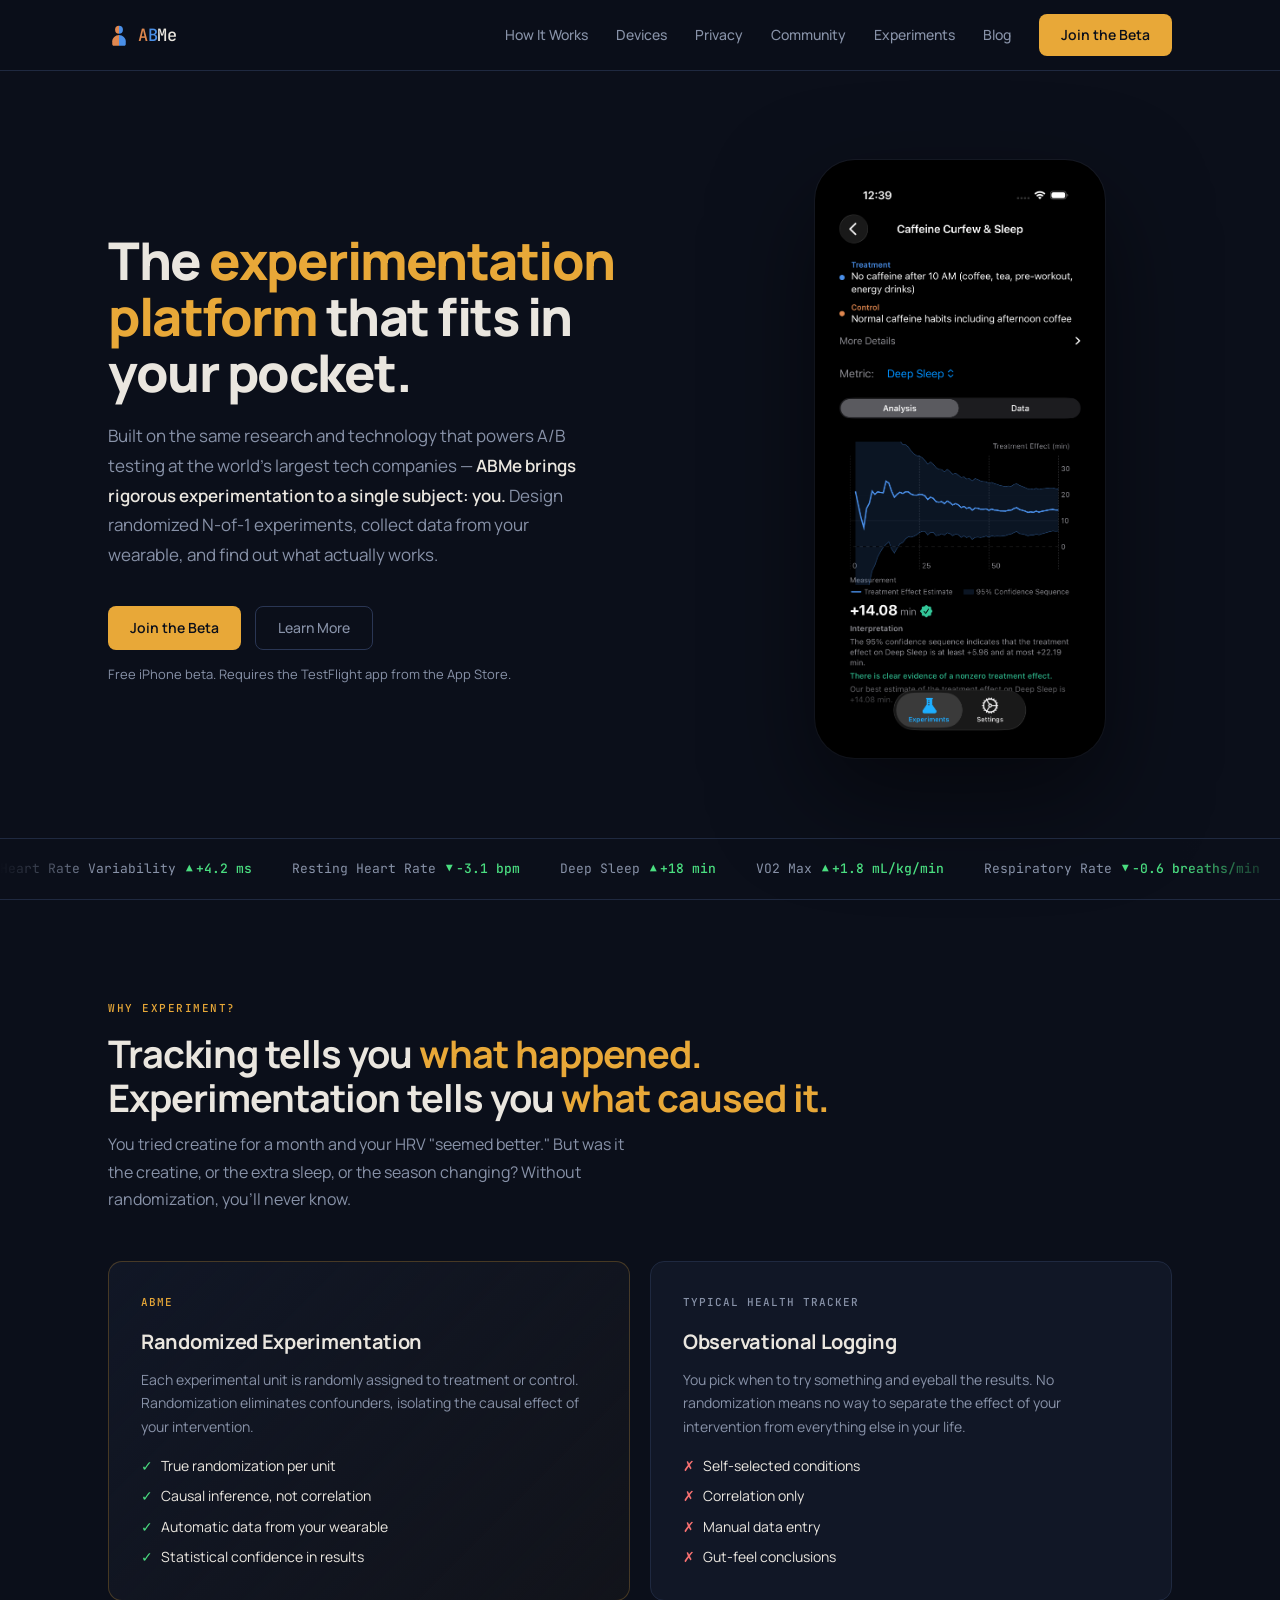
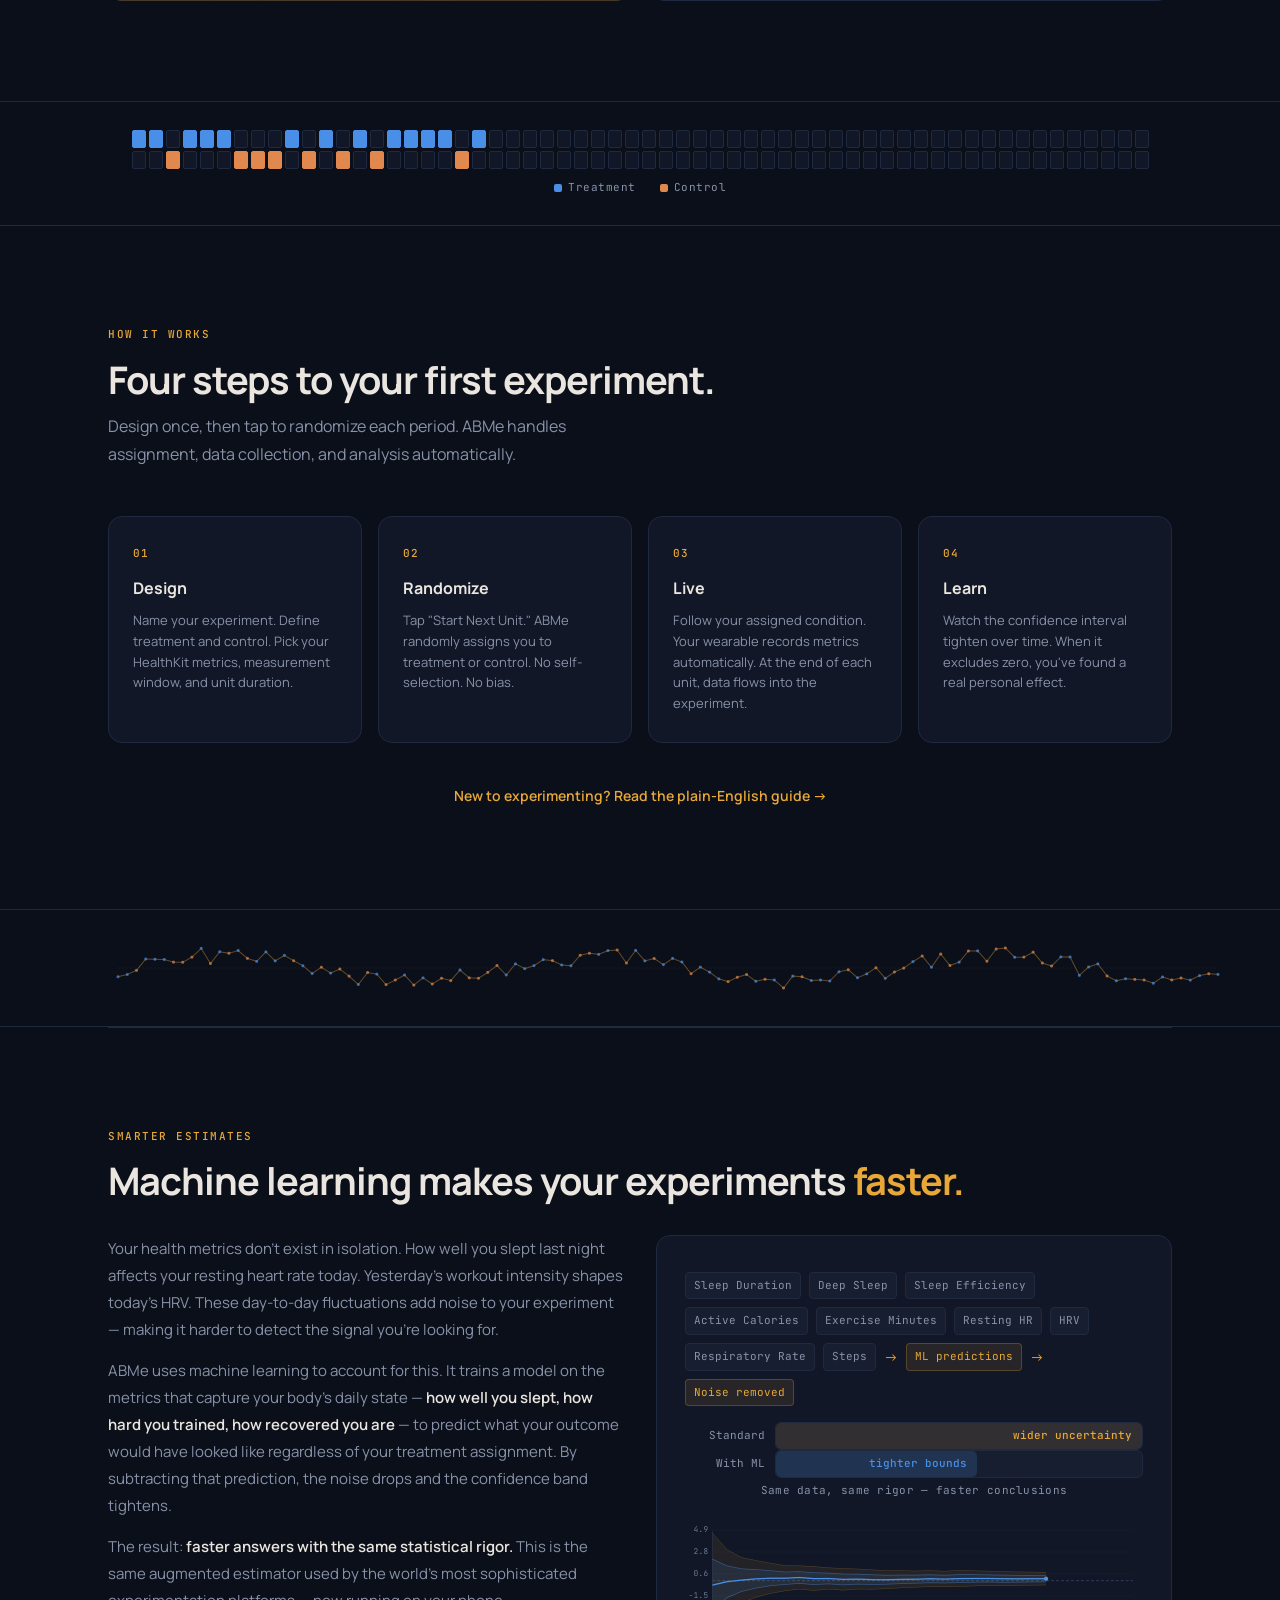
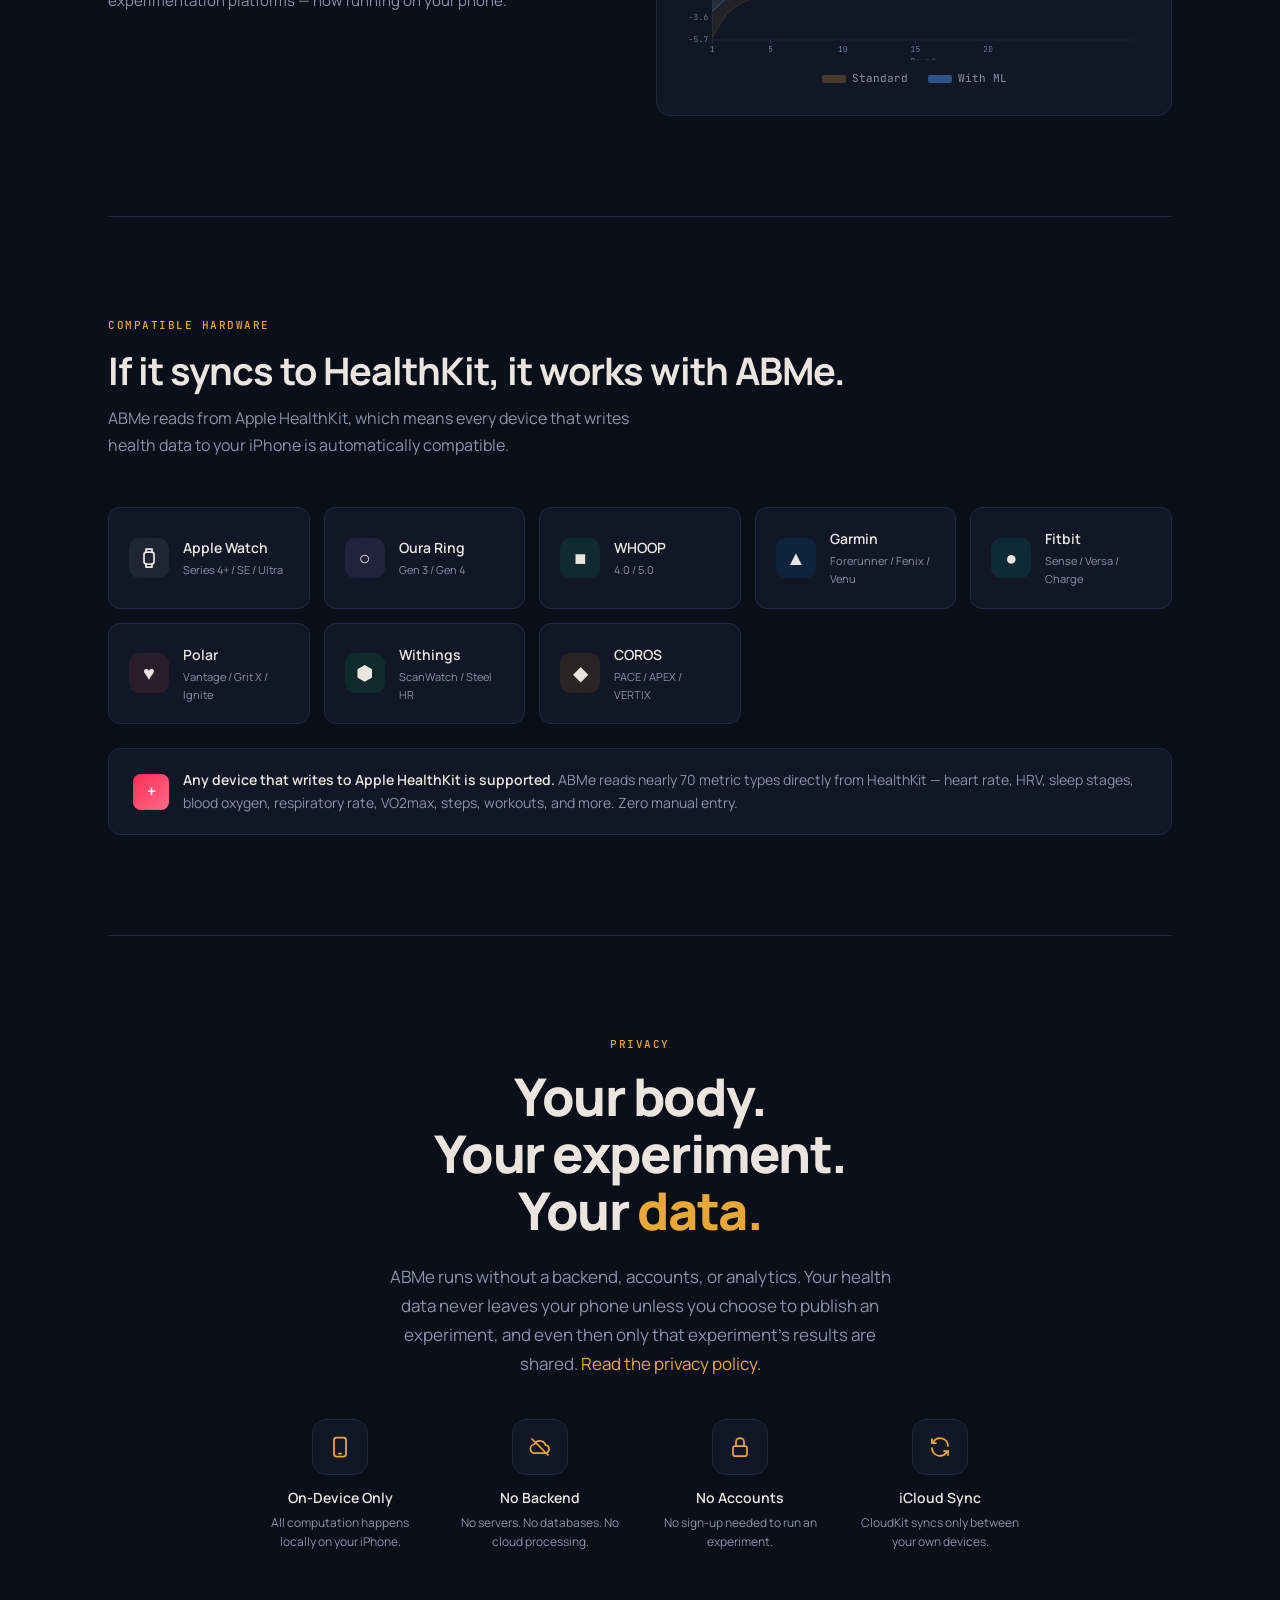
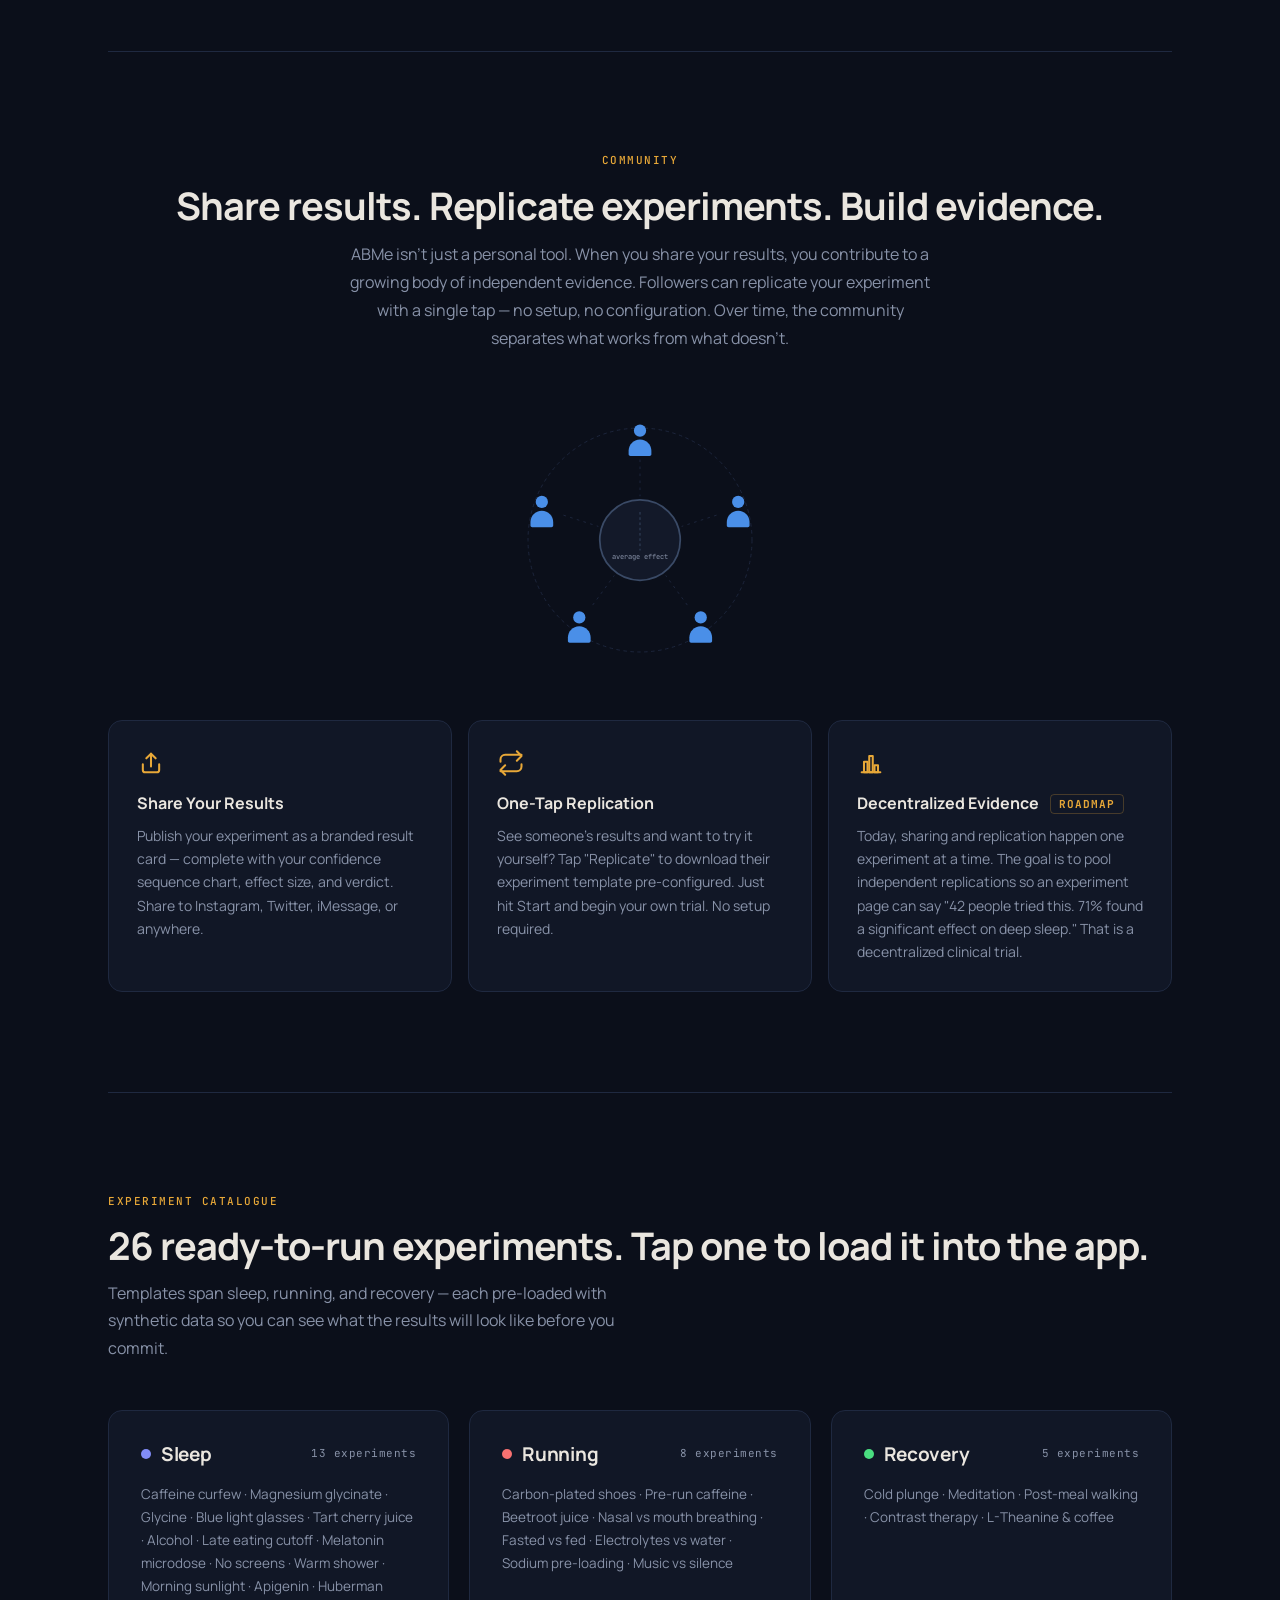
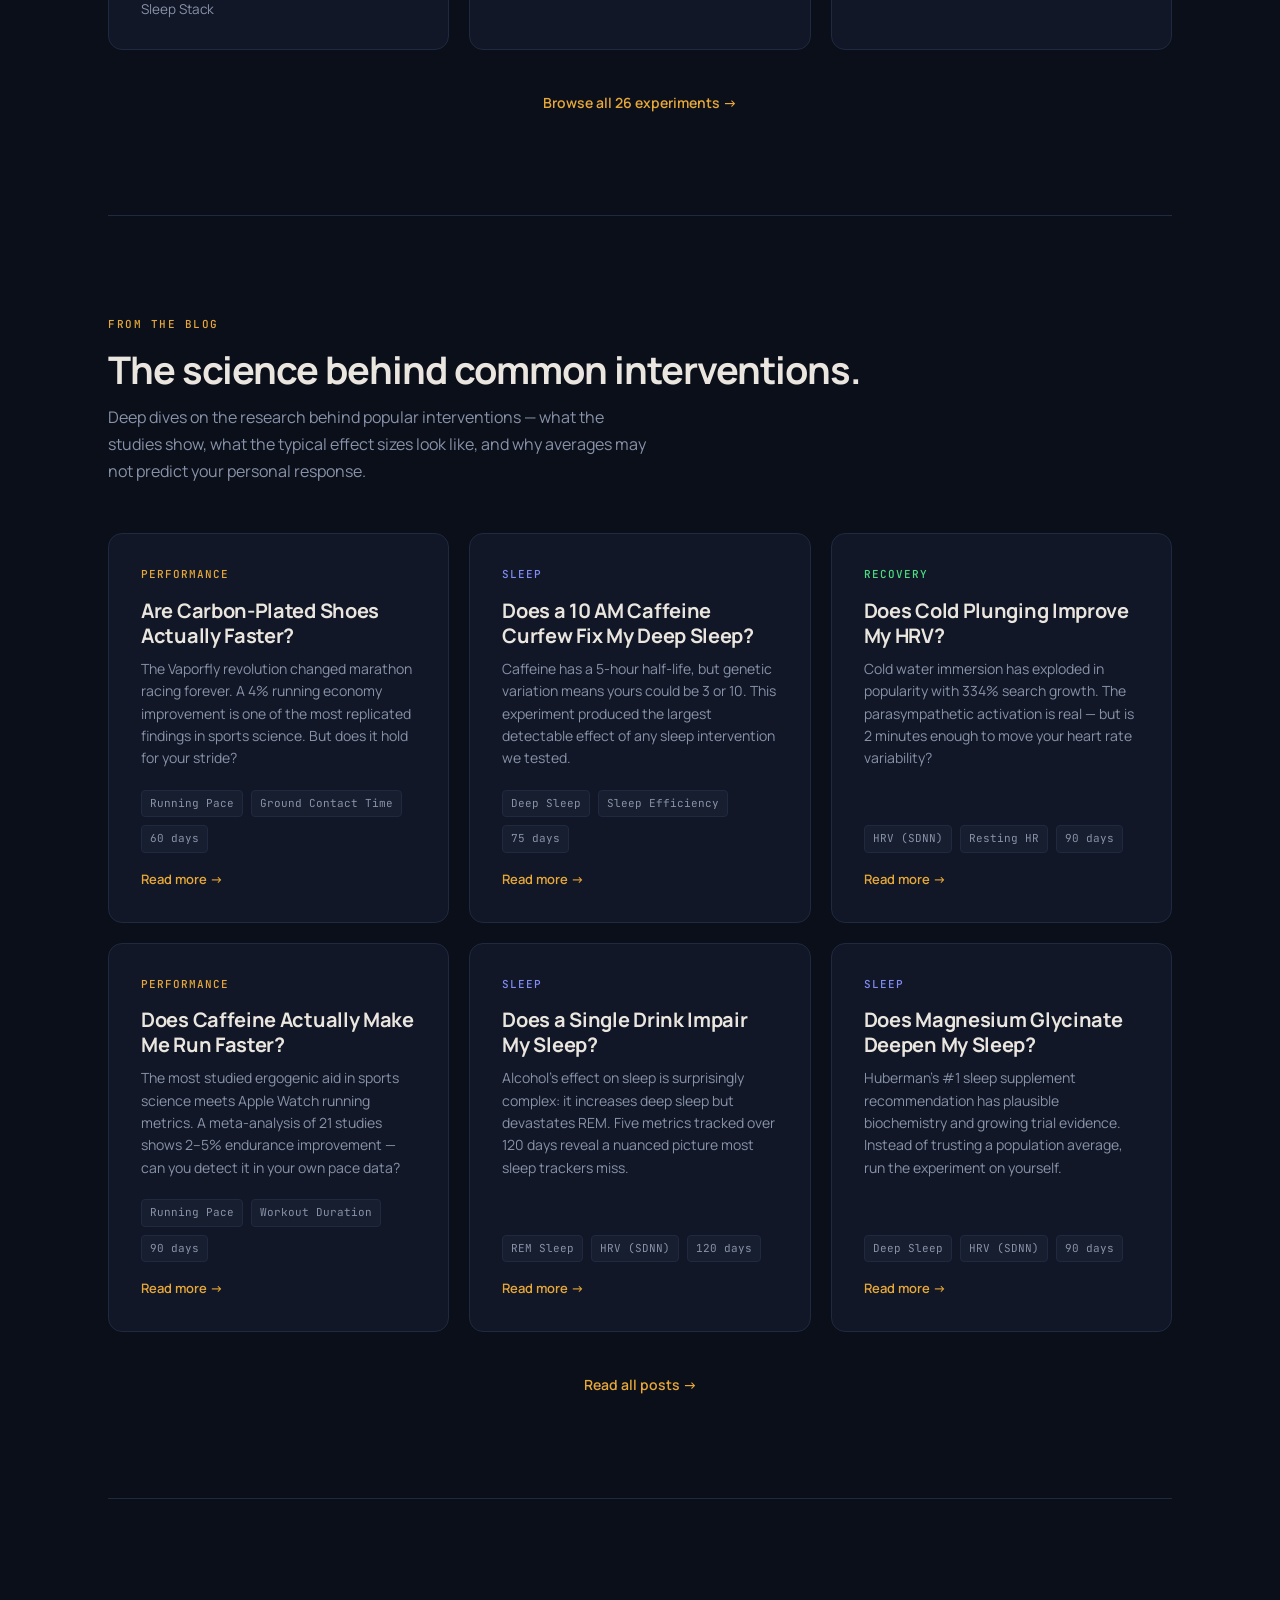
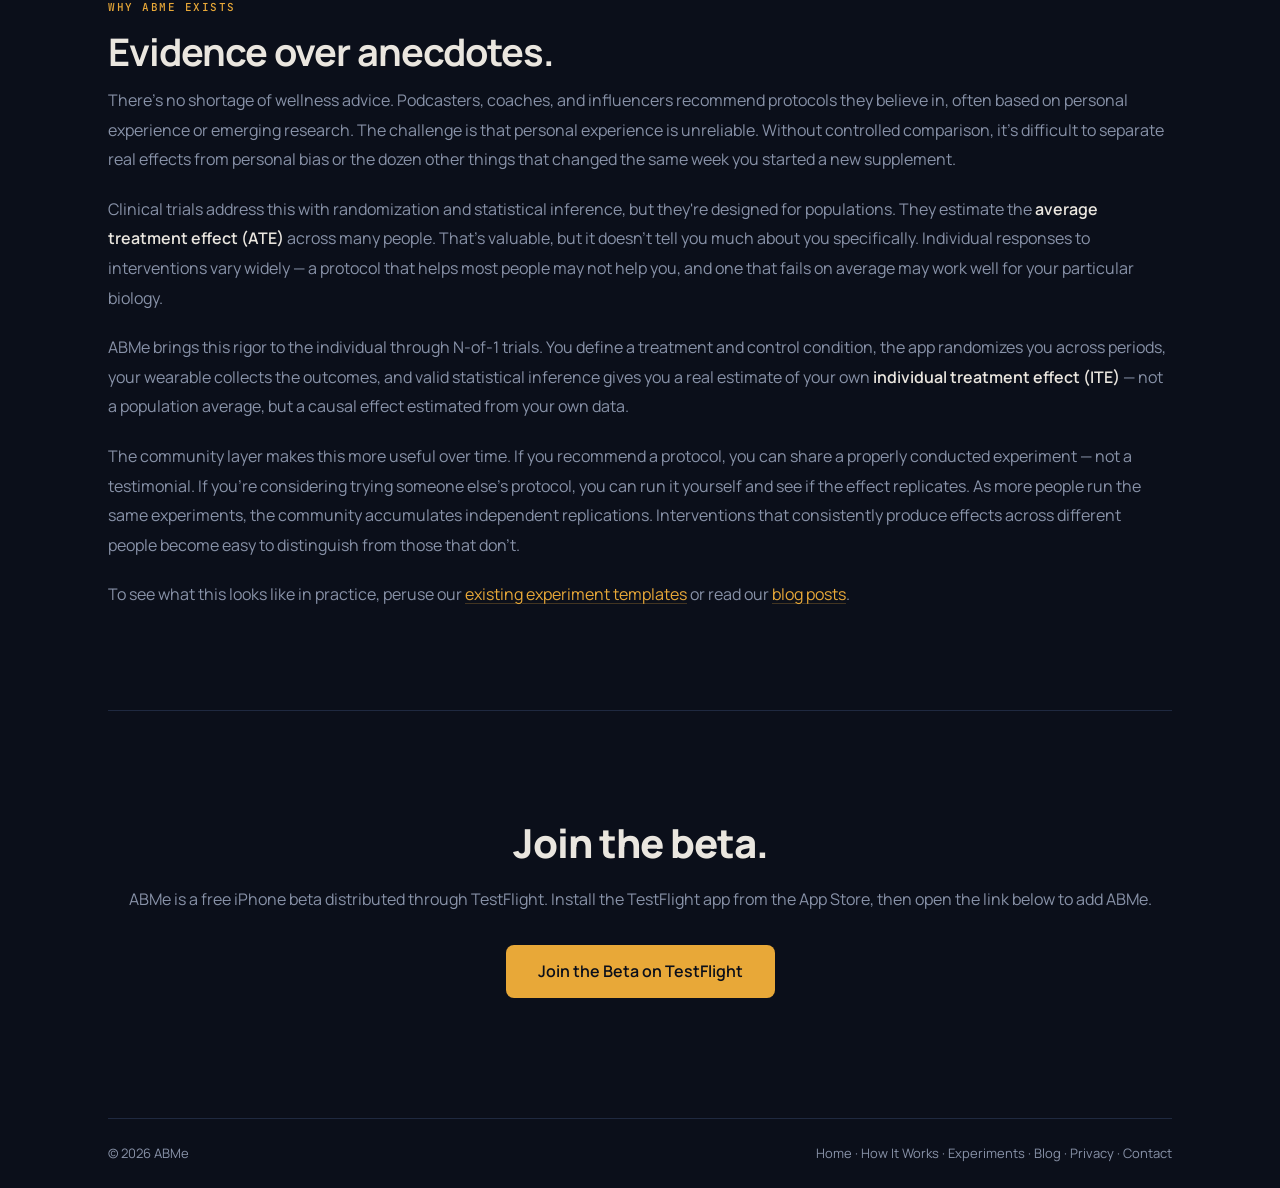
==== index.html @ 765b4abf "Replace the Google Form with the public TestFlight link Every "Request Early Access" button now open" ====
<!DOCTYPE html>
<html lang="en">
<head>
<meta charset="UTF-8">
<meta name="viewport" content="width=device-width, initial-scale=1.0">
<title>ABMe — The Experimentation Platform That Fits in Your Pocket</title>
<meta name="description" content="ABMe turns your iPhone and wearable into a personal experimentation platform. Randomize what you do, let HealthKit measure the result, and get anytime-valid answers about what actually works for you.">
<link rel="canonical" href="https://getabme.com/">
<meta property="og:type" content="website">
<meta property="og:site_name" content="ABMe">
<meta property="og:title" content="ABMe — The Experimentation Platform That Fits in Your Pocket">
<meta property="og:description" content="ABMe turns your iPhone and wearable into a personal experimentation platform. Randomize what you do, let HealthKit measure the result, and get anytime-valid answers about what actually works for you.">
<meta property="og:url" content="https://getabme.com/">
<meta property="og:image" content="https://getabme.com/og-image.png">
<meta property="og:image:width" content="1200">
<meta property="og:image:height" content="630">
<meta name="twitter:card" content="summary_large_image">
<meta name="twitter:title" content="ABMe — The Experimentation Platform That Fits in Your Pocket">
<meta name="twitter:description" content="ABMe turns your iPhone and wearable into a personal experimentation platform. Randomize what you do, let HealthKit measure the result, and get anytime-valid answers about what actually works for you.">
<meta name="twitter:image" content="https://getabme.com/og-image.png">
<link rel="icon" type="image/svg+xml" href="logo.svg">
<link rel="preconnect" href="https://fonts.googleapis.com">
<link rel="preconnect" href="https://fonts.gstatic.com" crossorigin>
<link href="https://fonts.googleapis.com/css2?family=Manrope:wght@300;400;500;600;700;800&family=JetBrains+Mono:wght@400;500&display=swap" rel="stylesheet">
<link rel="stylesheet" href="assets/site.css">
<style>
  /* ───── Hero ───── */
  .hero {
    padding: 160px 0 80px;
    display: grid;
    grid-template-columns: 1.15fr 0.85fr;
    gap: 64px;
    align-items: center;
  }

  .hero h1 {
    font-size: clamp(34px, 4.5vw, 52px);
    font-weight: 800;
    letter-spacing: -1.5px;
    line-height: 1.08;
    margin-bottom: 20px;
  }

  .hero h1 em {
    font-style: normal;
    color: var(--accent);
  }

  .hero-sub {
    font-size: 17px;
    color: var(--text-muted);
    max-width: 480px;
    margin-bottom: 36px;
    line-height: 1.75;
    font-weight: 400;
  }

  .hero-sub strong { color: var(--text); font-weight: 600; }

  .hero-actions { display: flex; gap: 14px; flex-wrap: wrap; }

  .hero-note { font-size: 13px; color: var(--text-muted); margin-top: 14px; }

  /* ── iPhone Mockup ── */
  .iphone {
    width: 290px;
    margin: 0 auto;
    background: #000;
    border-radius: 40px;
    padding: 14px;
    box-shadow: 0 40px 100px rgba(0,0,0,0.5), 0 0 0 1px rgba(255,255,255,0.05);
    position: relative;
  }

  .iphone-notch {
    position: absolute;
    top: 14px;
    left: 50%;
    transform: translateX(-50%);
    width: 120px;
    height: 28px;
    background: #000;
    border-radius: 0 0 18px 18px;
    z-index: 2;
  }

  .iphone-screen {
    background: #1c1c1e;
    border-radius: 28px;
    overflow: hidden;
    min-height: 520px;
  }

  .app-status-bar {
    padding: 14px 20px 6px;
    display: flex;
    justify-content: space-between;
    font-size: 11px;
    font-weight: 600;
    color: #fff;
  }

  .app-nav {
    padding: 8px 16px;
    display: flex;
    align-items: center;
    gap: 6px;
    color: #007aff;
    font-size: 13px;
  }

  .app-nav svg { width: 12px; height: 12px; }

  .app-title-bar {
    padding: 4px 16px 12px;
  }

  .app-title-bar h3 {
    font-family: -apple-system, sans-serif;
    font-size: 20px;
    font-weight: 700;
    color: #fff;
    margin-bottom: 2px;
  }

  .app-title-bar .app-subtitle {
    font-size: 11px;
    color: #8e8e93;
  }

  .app-status-badge {
    margin: 0 16px 10px;
    display: inline-flex;
    align-items: center;
    gap: 5px;
    background: rgba(52, 199, 89, 0.15);
    color: #34c759;
    padding: 4px 10px;
    border-radius: 6px;
    font-size: 11px;
    font-weight: 600;
  }

  .app-metric-pills {
    padding: 0 16px 10px;
    display: flex;
    gap: 6px;
    overflow: hidden;
  }

  .app-pill {
    font-size: 10px;
    padding: 5px 10px;
    border-radius: 14px;
    white-space: nowrap;
    font-weight: 500;
  }

  .app-pill.active { background: rgba(0, 122, 255, 0.15); color: #007aff; }
  .app-pill.inactive { background: #2c2c2e; color: #8e8e93; }

  .app-chart-area {
    margin: 0 16px;
    background: #2c2c2e;
    border-radius: 12px;
    padding: 12px;
    height: 160px;
    position: relative;
    overflow: hidden;
  }

  .app-chart-area svg { width: 100%; height: 100%; }

  .app-chart-label {
    position: absolute;
    top: 8px;
    left: 12px;
    font-size: 9px;
    color: #8e8e93;
    font-weight: 500;
  }

  .app-summary {
    padding: 12px 16px;
  }

  .app-summary-row {
    display: flex;
    align-items: center;
    gap: 6px;
    margin-bottom: 4px;
  }

  .app-summary-icon {
    width: 14px;
    height: 14px;
    border-radius: 50%;
    display: flex;
    align-items: center;
    justify-content: center;
  }

  .app-summary-text {
    font-size: 11px;
    color: #fff;
    font-weight: 500;
  }

  .app-summary-detail {
    font-size: 10px;
    color: #8e8e93;
    line-height: 1.5;
    margin-top: 4px;
  }

  .app-stats {
    padding: 8px 16px 16px;
    display: flex;
    gap: 8px;
  }

  .app-stat-box {
    flex: 1;
    background: #2c2c2e;
    border-radius: 10px;
    padding: 10px;
    text-align: center;
  }

  .app-stat-val {
    font-size: 14px;
    font-weight: 700;
    color: #fff;
  }

  .app-stat-val.blue { color: #007aff; }
  .app-stat-val.orange { color: #ff9f0a; }

  .app-stat-label {
    font-size: 9px;
    color: #8e8e93;
    margin-top: 2px;
  }

  /* ───── Animated Separators ───── */

  /* Metrics Carousel */
  .metrics-ticker {
    padding: 20px 0;
    border-top: 1px solid var(--border);
    border-bottom: 1px solid var(--border);
    overflow: hidden;
    position: relative;
  }

  .metrics-ticker::before,
  .metrics-ticker::after {
    content: '';
    position: absolute;
    top: 0;
    bottom: 0;
    width: 100px;
    z-index: 2;
    pointer-events: none;
  }

  .metrics-ticker::before { left: 0; background: linear-gradient(to right, var(--bg), transparent); }
  .metrics-ticker::after { right: 0; background: linear-gradient(to left, var(--bg), transparent); }

  .ticker-track {
    display: flex;
    gap: 40px;
    animation: tickerScroll 35s linear infinite;
    white-space: nowrap;
  }

  .ticker-item {
    display: flex;
    align-items: center;
    gap: 10px;
    flex-shrink: 0;
  }

  .ticker-metric {
    font-family: var(--mono);
    font-size: 13px;
    color: var(--text-muted);
  }

  .ticker-delta {
    font-family: var(--mono);
    font-size: 13px;
    font-weight: 500;
    display: flex;
    align-items: center;
    gap: 3px;
  }

  .ticker-delta { color: var(--good); }

  .ticker-arrow { font-size: 11px; }

  @keyframes tickerScroll {
    from { transform: translateX(0); }
    to { transform: translateX(-50%); }
  }

  /* Treatment Assignment Separator */
  .assignment-separator {
    padding: 28px 0;
    border-top: 1px solid var(--border);
    border-bottom: 1px solid var(--border);
    overflow: hidden;
  }

  .assignment-strip {
    display: flex;
    gap: 3px;
    justify-content: center;
    flex-wrap: nowrap;
  }

  .assignment-col {
    display: flex;
    flex-direction: column;
    gap: 3px;
    flex-shrink: 0;
  }

  .assignment-cell {
    width: 14px;
    height: 18px;
    border-radius: 2px;
    background: var(--surface);
    border: 1px solid var(--border);
    transition: all 0.3s ease;
  }

  .assignment-cell.treatment { background: var(--treatment); border-color: var(--treatment); }
  .assignment-cell.control { background: var(--control); border-color: var(--control); }

  .assignment-labels {
    display: flex;
    justify-content: center;
    gap: 24px;
    margin-top: 10px;
    font-family: var(--mono);
    font-size: 11px;
    color: var(--text-muted);
    letter-spacing: 0.5px;
  }

  .assignment-labels span {
    display: flex;
    align-items: center;
    gap: 6px;
  }

  .dot {
    width: 8px;
    height: 8px;
    border-radius: 2px;
    display: inline-block;
  }

  .dot.t { background: var(--treatment); }
  .dot.c { background: var(--control); }

  /* Timeseries Separator */
  .timeseries-separator {
    padding: 28px 0;
    border-top: 1px solid var(--border);
    border-bottom: 1px solid var(--border);
    overflow: hidden;
  }

  .timeseries-separator canvas {
    width: 100%;
    height: 60px;
    display: block;
  }

  .timeseries-label {
    text-align: center;
    font-family: var(--mono);
    font-size: 11px;
    color: var(--text-muted);
    margin-top: 8px;
    letter-spacing: 0.5px;
  }

  /* ───── Sections ───── */
  section { padding: 100px 0; }

  /* ── Manifesto ── */
  .manifesto-section {
    border-top: 1px solid var(--border);
  }

  .manifesto-body p {
    font-size: 16px;
    color: var(--text-muted);
    line-height: 1.85;
    margin-bottom: 20px;
  }

  .manifesto-body p:last-child { margin-bottom: 0; }

  .manifesto-body strong { color: var(--text); font-weight: 600; }

  .manifesto-body a {
    color: var(--accent);
    text-decoration: underline;
    text-decoration-color: var(--accent-mid);
    text-underline-offset: 3px;
    transition: text-decoration-color 0.2s;
  }

  .manifesto-body a:hover { text-decoration-color: var(--accent); }

  .section-tag {
    font-family: var(--mono);
    font-size: 11px;
    color: var(--accent);
    text-transform: uppercase;
    letter-spacing: 1.5px;
    margin-bottom: 14px;
    font-weight: 500;
  }

  .section-title {
    font-size: clamp(28px, 3.5vw, 38px);
    font-weight: 700;
    letter-spacing: -1px;
    margin-bottom: 12px;
    line-height: 1.15;
  }

  .section-sub {
    color: var(--text-muted);
    font-size: 16px;
    max-width: 540px;
    margin-bottom: 48px;
    line-height: 1.7;
  }

  /* ── Causation Section ── */
  .causation-grid {
    display: grid;
    grid-template-columns: 1fr 1fr;
    gap: 20px;
  }

  .cause-card {
    background: var(--surface);
    border: 1px solid var(--border);
    border-radius: 14px;
    padding: 32px;
    transition: border-color 0.2s;
  }

  .cause-card.highlight {
    border-color: var(--accent-mid);
    background: linear-gradient(135deg, var(--surface), rgba(232, 168, 56, 0.03));
  }

  .cause-card .card-label {
    font-family: var(--mono);
    font-size: 11px;
    text-transform: uppercase;
    letter-spacing: 1px;
    margin-bottom: 14px;
    font-weight: 500;
  }

  .cause-card.highlight .card-label { color: var(--accent); }
  .cause-card:not(.highlight) .card-label { color: var(--text-muted); }

  .cause-card h3 {
    font-size: 20px;
    font-weight: 700;
    margin-bottom: 10px;
    letter-spacing: -0.3px;
  }

  .cause-card p {
    font-size: 14px;
    color: var(--text-muted);
    line-height: 1.7;
  }

  .cause-list {
    list-style: none;
    margin-top: 16px;
    display: flex;
    flex-direction: column;
    gap: 8px;
  }

  .cause-list li {
    font-size: 14px;
    display: flex;
    align-items: center;
    gap: 8px;
  }

  .cause-list .icon-yes { color: #4ade80; }
  .cause-list .icon-no { color: #f87171; }

  /* ── ML Section ── */
  .ml-section {
    border-top: 1px solid var(--border);
  }

  .ml-split {
    display: grid;
    grid-template-columns: 1fr 1fr;
    gap: 32px;
    align-items: start;
    margin-top: 32px;
  }

  .ml-text p {
    font-size: 15px;
    color: var(--text-muted);
    line-height: 1.8;
    margin-bottom: 14px;
  }

  .ml-text p:last-child { margin-bottom: 0; }
  .ml-text strong { color: var(--text); font-weight: 600; }

  .ml-card {
    background: var(--surface);
    border: 1px solid var(--border);
    border-radius: 14px;
    padding: 28px;
  }

  .ml-cs-card {
    background: var(--surface);
    border: 1px solid var(--border);
    border-radius: 14px;
    padding: 28px;
    margin-top: 20px;
  }

  @media (max-width: 768px) {
    .ml-split { grid-template-columns: 1fr; }
  }

  .ml-card p {
    font-size: 15px;
    color: var(--text-muted);
    line-height: 1.75;
    margin-bottom: 12px;
  }

  .ml-card p:last-child { margin-bottom: 0; }

  .ml-card strong { color: var(--text); font-weight: 600; }

  .ml-diagram {
    display: flex;
    flex-direction: column;
    gap: 12px;
  }

  .ml-row {
    display: flex;
    align-items: center;
    gap: 10px;
  }

  .ml-row .ml-label {
    font-family: var(--mono);
    font-size: 11px;
    color: var(--text-muted);
    width: 80px;
    text-align: right;
    flex-shrink: 0;
  }

  .ml-bar-track {
    flex: 1;
    height: 28px;
    background: var(--surface-2);
    border-radius: 6px;
    position: relative;
    overflow: hidden;
    border: 1px solid var(--border);
  }

  .ml-bar {
    height: 100%;
    border-radius: 5px;
    display: flex;
    align-items: center;
    justify-content: flex-end;
    padding-right: 10px;
    font-family: var(--mono);
    font-size: 11px;
    font-weight: 500;
  }

  .ml-bar.wide {
    width: 100%;
    background: rgba(232,168,56,0.12);
    color: var(--accent);
  }

  .ml-bar.narrow {
    width: 55%;
    background: rgba(74,143,231,0.18);
    color: var(--blue);
  }

  .ml-diagram-label {
    text-align: center;
    font-family: var(--mono);
    font-size: 11px;
    color: var(--text-muted);
    margin-top: 4px;
    letter-spacing: 0.3px;
  }

  .ml-metrics-flow {
    display: flex;
    align-items: center;
    gap: 8px;
    flex-wrap: wrap;
    margin-top: 8px;
  }

  .ml-chip {
    font-family: var(--mono);
    font-size: 11px;
    background: var(--surface-2);
    border: 1px solid var(--border);
    padding: 4px 8px;
    border-radius: 4px;
    color: var(--text-muted);
  }

  .ml-arrow {
    color: var(--accent);
    font-size: 14px;
  }

  .ml-chip.result {
    border-color: var(--accent-mid);
    color: var(--accent);
    background: var(--accent-dim);
  }

  @media (max-width: 768px) {
    .ml-card { padding: 20px; }
    .ml-cs-card { padding: 20px; }
  }

  /* ── How It Works ── */
  .steps-grid {
    display: grid;
    grid-template-columns: repeat(4, 1fr);
    gap: 16px;
  }

  .step-card {
    background: var(--surface);
    border: 1px solid var(--border);
    border-radius: 14px;
    padding: 28px 24px;
    position: relative;
  }

  .step-num {
    font-family: var(--mono);
    font-size: 11px;
    color: var(--accent);
    font-weight: 500;
    margin-bottom: 14px;
    letter-spacing: 0.5px;
  }

  .step-card h3 {
    font-size: 16px;
    font-weight: 700;
    margin-bottom: 8px;
  }

  .step-card p {
    font-size: 13px;
    color: var(--text-muted);
    line-height: 1.6;
  }

  /* ── Hardware / Wearables ── */
  .hardware-section { border-top: 1px solid var(--border); }

  .devices-grid {
    display: grid;
    grid-template-columns: repeat(auto-fill, minmax(200px, 1fr));
    gap: 14px;
  }

  .device-card {
    background: var(--surface);
    border: 1px solid var(--border);
    border-radius: 12px;
    padding: 20px;
    display: flex;
    align-items: center;
    gap: 14px;
    transition: border-color 0.2s;
  }

  .device-card:hover { border-color: var(--border-light); }

  .device-icon {
    width: 40px;
    height: 40px;
    border-radius: 10px;
    display: flex;
    align-items: center;
    justify-content: center;
    font-size: 20px;
    flex-shrink: 0;
  }

  .device-icon.apple { background: rgba(255,255,255,0.06); color: var(--text); }
  .device-icon.oura { background: rgba(180, 140, 255, 0.1); }
  .device-icon.whoop { background: rgba(0, 200, 150, 0.1); }
  .device-icon.garmin { background: rgba(0, 150, 255, 0.1); }
  .device-icon.fitbit { background: rgba(0, 200, 200, 0.1); }
  .device-icon.polar { background: rgba(255, 80, 80, 0.1); }
  .device-icon.withings { background: rgba(0, 200, 100, 0.1); }
  .device-icon.coros { background: rgba(255, 160, 0, 0.1); }

  .device-info h3 {
    font-size: 14px;
    font-weight: 600;
    margin-bottom: 2px;
  }

  .device-info p {
    font-size: 11px;
    color: var(--text-muted);
  }

  .healthkit-note {
    margin-top: 24px;
    background: var(--surface);
    border: 1px solid var(--border);
    border-radius: 12px;
    padding: 20px 24px;
    display: flex;
    align-items: center;
    gap: 14px;
  }

  .healthkit-note .hk-icon {
    width: 36px;
    height: 36px;
    background: linear-gradient(135deg, #ff2d55, #ff6b8a);
    border-radius: 8px;
    display: flex;
    align-items: center;
    justify-content: center;
    flex-shrink: 0;
    font-size: 16px;
    color: #fff;
    font-weight: 700;
  }

  .healthkit-note p {
    font-size: 14px;
    color: var(--text-muted);
    line-height: 1.6;
  }

  .healthkit-note strong { color: var(--text); font-weight: 600; }

  /* ── Privacy Section ── */
  .privacy-section {
    text-align: center;
    border-top: 1px solid var(--border);
  }

  .privacy-headline {
    font-size: clamp(32px, 5vw, 52px);
    font-weight: 800;
    letter-spacing: -1.5px;
    line-height: 1.1;
    margin-bottom: 24px;
  }

  .privacy-headline .line { display: block; }
  .privacy-headline .em { color: var(--accent); }

  .privacy-sub {
    color: var(--text-muted);
    font-size: 17px;
    max-width: 520px;
    margin: 0 auto 40px;
    line-height: 1.7;
  }

  .privacy-sub a { color: var(--accent); text-decoration: none; }
  .privacy-sub a:hover { text-decoration: underline; }

  .privacy-features {
    display: flex;
    justify-content: center;
    gap: 40px;
    flex-wrap: wrap;
  }

  .privacy-feat {
    text-align: center;
  }

  .privacy-feat .icon-wrap {
    width: 56px;
    height: 56px;
    margin: 0 auto 12px;
    background: var(--surface);
    border: 1px solid var(--border);
    border-radius: 14px;
    display: flex;
    align-items: center;
    justify-content: center;
    color: var(--accent);
  }

  .icon-wrap svg, .card-icon svg, .device-icon svg { width: 24px; height: 24px; display: block; }

  .privacy-feat h3 {
    font-size: 14px;
    font-weight: 600;
    margin-bottom: 4px;
  }

  .privacy-feat p {
    font-size: 12px;
    color: var(--text-muted);
    max-width: 160px;
  }

  /* ── ML CS Legend ── */
  .ml-cs-legend {
    display: flex;
    justify-content: center;
    gap: 20px;
    margin-top: 10px;
    font-family: var(--mono);
    font-size: 11px;
    color: var(--text-muted);
  }

  .ml-cs-legend span { display: flex; align-items: center; gap: 6px; }

  .leg-swatch {
    display: inline-block;
    width: 24px;
    height: 8px;
    border-radius: 2px;
  }

  /* ── Community ── */
  .community-section {
    border-top: 1px solid var(--border);
    text-align: center;
  }

  .community-sub {
    color: var(--text-muted);
    font-size: 16px;
    max-width: 600px;
    margin: 0 auto 48px;
    line-height: 1.75;
  }

  .community-diagram {
    width: 280px;
    max-width: 100%;
    height: auto;
    margin: 0 auto 40px;
    display: block;
  }

  .community-grid {
    display: grid;
    grid-template-columns: repeat(3, 1fr);
    gap: 16px;
    text-align: left;
  }

  .community-card {
    background: var(--surface);
    border: 1px solid var(--border);
    border-radius: 14px;
    padding: 28px;
    transition: border-color 0.2s;
  }

  .community-card:hover { border-color: var(--accent-mid); }

  .community-card .card-icon {
    display: block;
    margin-bottom: 14px;
    color: var(--accent);
  }

  .community-card .card-icon svg { width: 28px; height: 28px; }

  .roadmap-tag {
    font-family: var(--mono);
    font-size: 11px;
    text-transform: uppercase;
    letter-spacing: 1px;
    color: var(--accent);
    border: 1px solid var(--accent-mid);
    border-radius: 4px;
    padding: 2px 8px;
    margin-left: 8px;
    vertical-align: middle;
  }

  .community-card h3 {
    font-size: 16px;
    font-weight: 700;
    margin-bottom: 8px;
  }

  .community-card p {
    font-size: 14px;
    color: var(--text-muted);
    line-height: 1.65;
  }

  .community-stats {
    display: flex;
    justify-content: center;
    gap: 48px;
    margin-top: 48px;
    flex-wrap: wrap;
  }

  .community-stat {
    text-align: center;
  }

  .community-stat .num {
    font-family: var(--mono);
    font-size: 28px;
    font-weight: 700;
    color: var(--accent);
    line-height: 1;
    margin-bottom: 4px;
  }

  .community-stat .label {
    font-size: 13px;
    color: var(--text-muted);
  }

  .growth-loop {
    margin-top: 48px;
    background: linear-gradient(135deg, var(--surface), rgba(232, 168, 56, 0.04));
    border: 1px solid var(--accent-mid);
    border-radius: 14px;
    padding: 36px;
    text-align: center;
  }

  .growth-loop h3 {
    font-size: 18px;
    font-weight: 700;
    margin-bottom: 12px;
  }

  .loop-flow {
    display: flex;
    align-items: center;
    justify-content: center;
    gap: 12px;
    flex-wrap: wrap;
    font-family: var(--mono);
    font-size: 13px;
    color: var(--text-muted);
  }

  .loop-step {
    background: var(--surface-2);
    border: 1px solid var(--border);
    padding: 6px 14px;
    border-radius: 6px;
  }

  .loop-arrow { color: var(--accent); font-size: 16px; }

  @media (max-width: 768px) {
    .community-grid { grid-template-columns: 1fr; }
    .community-stats { gap: 24px; }
  }

  /* ── Final CTA ── */
  .final-cta {
    text-align: center;
    padding: 100px 0 120px;
    border-top: 1px solid var(--border);
  }

  .final-cta h2 {
    font-size: clamp(28px, 4vw, 40px);
    font-weight: 800;
    letter-spacing: -1px;
    margin-bottom: 12px;
  }

  .final-cta p {
    color: var(--text-muted);
    font-size: 16px;
    margin-bottom: 32px;
  }

  .final-cta .btn-primary { padding: 14px 32px; font-size: 16px; }

  /* ── Blog Posts Grid ── */
  .posts-section { border-top: 1px solid var(--border); }

  .posts-grid {
    display: grid;
    grid-template-columns: repeat(auto-fill, minmax(300px, 1fr));
    gap: 20px;
  }

  .post-card {
    background: var(--surface);
    border: 1px solid var(--border);
    border-radius: 14px;
    padding: 32px;
    text-decoration: none;
    color: var(--text);
    transition: all 0.2s;
    display: flex;
    flex-direction: column;
  }

  .post-card:hover {
    border-color: var(--accent-mid);
    transform: translateY(-2px);
    box-shadow: 0 8px 30px rgba(0,0,0,0.2);
  }

  .post-cat {
    font-family: var(--mono);
    font-size: 11px;
    text-transform: uppercase;
    letter-spacing: 1px;
    font-weight: 500;
    margin-bottom: 14px;
  }

  .post-cat.cat-sleep { color: #818cf8; }
  .post-cat.cat-performance { color: var(--accent); }
  .post-cat.cat-recovery { color: #4ade80; }

  .post-card h3 {
    font-size: 20px;
    font-weight: 700;
    letter-spacing: -0.3px;
    margin-bottom: 10px;
    line-height: 1.25;
  }

  .post-hyp {
    font-size: 14px;
    color: var(--text-muted);
    line-height: 1.6;
    margin-bottom: 20px;
    flex: 1;
  }

  .post-meta {
    display: flex;
    flex-wrap: wrap;
    gap: 8px;
    margin-top: auto;
  }

  .post-tag {
    font-family: var(--mono);
    font-size: 11px;
    background: var(--surface-2);
    border: 1px solid var(--border);
    padding: 4px 8px;
    border-radius: 4px;
    color: var(--text-muted);
  }

  .post-more {
    display: inline-flex;
    align-items: center;
    gap: 6px;
    font-size: 13px;
    font-weight: 600;
    color: var(--accent);
    margin-top: 16px;
  }

  .posts-footer {
    margin-top: 40px;
    text-align: center;
  }

  .posts-footer a {
    color: var(--accent);
    text-decoration: none;
    font-size: 14px;
    font-weight: 600;
  }

  .posts-footer a:hover { text-decoration: underline; }

  /* ── Experiment Catalogue ── */
  .catalog-section { border-top: 1px solid var(--border); }

  .catalog-grid {
    display: grid;
    grid-template-columns: repeat(3, 1fr);
    gap: 20px;
  }

  .catalog-tile {
    display: block;
    background: var(--surface);
    border: 1px solid var(--border);
    border-radius: 14px;
    padding: 28px 32px;
    text-decoration: none;
    color: var(--text);
    transition: all 0.2s;
  }

  .catalog-tile:hover {
    border-color: var(--accent-mid);
    transform: translateY(-2px);
    box-shadow: 0 8px 30px rgba(0,0,0,0.2);
  }

  .catalog-tile-head {
    display: flex;
    align-items: center;
    gap: 10px;
    margin-bottom: 14px;
  }

  .catalog-dot {
    width: 10px;
    height: 10px;
    border-radius: 50%;
    flex-shrink: 0;
  }

  .catalog-name {
    font-size: 19px;
    font-weight: 700;
    letter-spacing: -0.3px;
  }

  .catalog-count {
    font-family: var(--mono);
    font-size: 11px;
    color: var(--text-muted);
    letter-spacing: 0.5px;
    margin-left: auto;
  }

  .catalog-examples {
    font-size: 13.5px;
    color: var(--text-muted);
    line-height: 1.7;
  }

  .cat-sleep-bg { background: #818cf8; }
  .cat-running-bg { background: #f87171; }
  .cat-recovery-bg { background: #4ade80; }

  /* ── Responsive ── */
  @media (max-width: 768px) {
    .hero { grid-template-columns: 1fr; padding-top: 120px; gap: 48px; }
    .iphone { width: 260px; }
    .iphone-screen { min-height: 460px; }
    .causation-grid { grid-template-columns: 1fr; }
    .steps-grid { grid-template-columns: 1fr 1fr; }
    .privacy-features { gap: 24px; }
    .assignment-cell { width: 8px; height: 12px; }
    section { padding: 64px 0; }
    .final-cta { padding: 64px 0 80px; }
    .catalog-grid { grid-template-columns: 1fr; }
  }

  @media (max-width: 480px) {
    .steps-grid { grid-template-columns: 1fr; }
    .devices-grid { grid-template-columns: 1fr 1fr; gap: 10px; }
    .device-card { padding: 14px; gap: 10px; }
    .device-info p { font-size: 11px; }
  }
</style>
</head>
<body>

<!-- ───── Nav ───── -->
<nav>
  <div class="nav-inner">
    <a class="logo" href="index.html"><svg width="22" height="24" viewBox="0 0 200 220" xmlns="http://www.w3.org/2000/svg" aria-hidden="true"><defs><clipPath id="nl"><rect x="0" y="0" width="100" height="220"/></clipPath><clipPath id="nr"><rect x="100" y="0" width="100" height="220"/></clipPath></defs><circle cx="100" cy="62" r="36" clip-path="url(#nl)" fill="rgb(224,135,79)"/><circle cx="100" cy="62" r="36" clip-path="url(#nr)" fill="rgb(74,143,232)"/><path d="M100,110 C65,110 38,138 38,168 L38,195 C38,203 44,209 52,209 L100,209 Z" clip-path="url(#nl)" fill="rgb(224,135,79)"/><path d="M100,110 C135,110 162,138 162,168 L162,195 C162,203 156,209 148,209 L100,209 Z" clip-path="url(#nr)" fill="rgb(74,143,232)"/></svg><span><span class="a">A</span><span class="b">B</span>Me</span></a>
    <div class="nav-links" id="nav-menu">
      <a href="how-it-works/index.html">How It Works</a>
      <a href="#hardware" class="nav-anchor">Devices</a>
      <a href="#privacy" class="nav-anchor">Privacy</a>
      <a href="#community" class="nav-anchor">Community</a>
      <a href="experiments/index.html">Experiments</a>
      <a href="blog/index.html">Blog</a>
    </div>
    <div class="nav-right">
      <a href="https://testflight.apple.com/join/bu77RnGP" target="_blank" rel="noopener" class="btn-primary">Join the Beta</a>
      <button class="nav-toggle" type="button" aria-expanded="false" aria-controls="nav-menu" aria-label="Open menu"><span></span><span></span><span></span></button>
    </div>
  </div>
</nav>

<!-- ───── Hero ───── -->
<div class="container">
  <div class="hero">
    <div class="hero-text">
      <h1>The <em>experimentation platform</em> that fits in your pocket.</h1>
      <p class="hero-sub">Built on the same research and technology that powers A/B testing at the world's largest tech companies &mdash; <strong>ABMe brings rigorous experimentation to a single subject: you.</strong> Design randomized N-of-1 experiments, collect data from your wearable, and find out what actually works.</p>
      <div class="hero-actions">
        <a href="https://testflight.apple.com/join/bu77RnGP" target="_blank" rel="noopener" class="btn-primary">Join the Beta</a>
        <a href="#why" class="btn-secondary">Learn More</a>
      </div>
      <p class="hero-note">Free iPhone beta. Requires the TestFlight app from the App Store.</p>
    </div>

    <!-- iPhone showing real experiment results (Caffeine Curfew & Sleep) -->
    <div class="iphone">
      <div class="iphone-notch"></div>
      <div class="iphone-screen">
        <img src="app-screenshot.png" alt="ABMe showing a statistically significant +14 minute deep sleep increase from a 10 AM caffeine curfew" width="1206" height="2622" style="width:100%;height:auto;display:block;">
      </div>
    </div>
  </div>
</div>

<!-- ───── Metrics Carousel Separator ───── -->
<div class="metrics-ticker">
  <div class="ticker-track" id="metricsTicker">
    <!-- Filled by JS — duplicated for seamless loop -->
  </div>
</div>

<!-- ───── Causation vs Correlation ───── -->
<div class="container">
  <section id="why">
    <div class="section-tag">Why Experiment?</div>
    <h2 class="section-title">Tracking tells you <em style="font-style:normal;color:var(--accent)">what happened.</em><br>Experimentation tells you <em style="font-style:normal;color:var(--accent)">what caused it.</em></h2>
    <p class="section-sub">You tried creatine for a month and your HRV "seemed better." But was it the creatine, or the extra sleep, or the season changing? Without randomization, you'll never know.</p>

    <div class="causation-grid">
      <div class="cause-card highlight">
        <div class="card-label">ABMe</div>
        <h3>Randomized Experimentation</h3>
        <p>Each experimental unit is randomly assigned to treatment or control. Randomization eliminates confounders, isolating the causal effect of your intervention.</p>
        <ul class="cause-list">
          <li><span class="icon-yes">&#10003;</span> True randomization per unit</li>
          <li><span class="icon-yes">&#10003;</span> Causal inference, not correlation</li>
          <li><span class="icon-yes">&#10003;</span> Automatic data from your wearable</li>
          <li><span class="icon-yes">&#10003;</span> Statistical confidence in results</li>
        </ul>
      </div>
      <div class="cause-card">
        <div class="card-label">Typical Health Tracker</div>
        <h3>Observational Logging</h3>
        <p>You pick when to try something and eyeball the results. No randomization means no way to separate the effect of your intervention from everything else in your life.</p>
        <ul class="cause-list">
          <li><span class="icon-no">&#10007;</span> Self-selected conditions</li>
          <li><span class="icon-no">&#10007;</span> Correlation only</li>
          <li><span class="icon-no">&#10007;</span> Manual data entry</li>
          <li><span class="icon-no">&#10007;</span> Gut-feel conclusions</li>
        </ul>
      </div>
    </div>
  </section>
</div>

<!-- ───── Treatment Assignment Separator ───── -->
<div class="assignment-separator">
  <div class="assignment-strip" id="assignmentStrip"></div>
  <div class="assignment-labels">
    <span><span class="dot t"></span> Treatment</span>
    <span><span class="dot c"></span> Control</span>
  </div>
</div>

<!-- ───── How It Works ───── -->
<div class="container">
  <section id="how">
    <div class="section-tag">How It Works</div>
    <h2 class="section-title">Four steps to your first experiment.</h2>
    <p class="section-sub">Design once, then tap to randomize each period. ABMe handles assignment, data collection, and analysis automatically.</p>

    <div class="steps-grid">
      <div class="step-card">
        <div class="step-num">01</div>
        <h3>Design</h3>
        <p>Name your experiment. Define treatment and control. Pick your HealthKit metrics, measurement window, and unit duration.</p>
      </div>
      <div class="step-card">
        <div class="step-num">02</div>
        <h3>Randomize</h3>
        <p>Tap "Start Next Unit." ABMe randomly assigns you to treatment or control. No self-selection. No bias.</p>
      </div>
      <div class="step-card">
        <div class="step-num">03</div>
        <h3>Live</h3>
        <p>Follow your assigned condition. Your wearable records metrics automatically. At the end of each unit, data flows into the experiment.</p>
      </div>
      <div class="step-card">
        <div class="step-num">04</div>
        <h3>Learn</h3>
        <p>Watch the confidence interval tighten over time. When it excludes zero, you've found a real personal effect.</p>
      </div>
    </div>
    <div class="posts-footer"><a href="how-it-works/index.html">New to experimenting? Read the plain-English guide &rarr;</a></div>
  </section>
</div>

<!-- ───── Timeseries Separator ───── -->
<div class="timeseries-separator">
  <div class="container">
    <canvas id="timeseriesCanvas"></canvas>
  </div>
</div>

<!-- ───── ML Variance Reduction ───── -->
<div class="container">
  <section class="ml-section">
    <div class="section-tag">Smarter Estimates</div>
    <h2 class="section-title">Machine learning makes your experiments <em style="font-style:normal;color:var(--accent)">faster.</em></h2>

    <div class="ml-split">
      <div class="ml-text">
        <p>Your health metrics don't exist in isolation. How well you slept last night affects your resting heart rate today. Yesterday's workout intensity shapes today's HRV. These day-to-day fluctuations add noise to your experiment &mdash; making it harder to detect the signal you're looking for.</p>
        <p>ABMe uses machine learning to account for this. It trains a model on the metrics that capture your body's daily state &mdash; <strong>how well you slept, how hard you trained, how recovered you are</strong> &mdash; to predict what your outcome would have looked like regardless of your treatment assignment. By subtracting that prediction, the noise drops and the confidence band tightens.</p>
        <p>The result: <strong>faster answers with the same statistical rigor.</strong> This is the same augmented estimator used by the world's most sophisticated experimentation platforms &mdash; now running on your phone.</p>
      </div>
      <div class="ml-card">
        <div class="ml-metrics-flow">
          <span class="ml-chip">Sleep Duration</span>
          <span class="ml-chip">Deep Sleep</span>
          <span class="ml-chip">Sleep Efficiency</span>
          <span class="ml-chip">Active Calories</span>
          <span class="ml-chip">Exercise Minutes</span>
          <span class="ml-chip">Resting HR</span>
          <span class="ml-chip">HRV</span>
          <span class="ml-chip">Respiratory Rate</span>
          <span class="ml-chip">Steps</span>
          <span class="ml-arrow">&rarr;</span>
          <span class="ml-chip result">ML predictions</span>
          <span class="ml-arrow">&rarr;</span>
          <span class="ml-chip result">Noise removed</span>
        </div>
        <div style="margin-top: 16px;">
          <div class="ml-row">
            <span class="ml-label">Standard</span>
            <div class="ml-bar-track"><div class="ml-bar wide">wider uncertainty</div></div>
          </div>
        </div>
        <div>
          <div class="ml-row">
            <span class="ml-label">With ML</span>
            <div class="ml-bar-track"><div class="ml-bar narrow">tighter bounds</div></div>
          </div>
        </div>
        <div class="ml-diagram-label">Same data, same rigor &mdash; faster conclusions</div>
        <canvas id="csCanvas" style="width:100%;height:140px;display:block;margin-top:20px;"></canvas>
        <div class="ml-cs-legend">
          <span><span class="leg-swatch" style="background:rgba(232,168,56,0.25)"></span> Standard</span>
          <span><span class="leg-swatch" style="background:rgba(74,143,232,0.5)"></span> With ML</span>
        </div>
      </div>
    </div>
  </section>
</div>

<!-- ───── Hardware / Wearables ───── -->
<div class="container">
  <section id="hardware" class="hardware-section">
    <div class="section-tag">Compatible Hardware</div>
    <h2 class="section-title">If it syncs to HealthKit, it works with ABMe.</h2>
    <p class="section-sub">ABMe reads from Apple HealthKit, which means every device that writes health data to your iPhone is automatically compatible.</p>

    <div class="devices-grid">
      <div class="device-card">
        <div class="device-icon apple"><svg viewBox="0 0 24 24" fill="none" stroke="currentColor" stroke-width="1.75" stroke-linecap="round" stroke-linejoin="round" aria-hidden="true"><rect x="7" y="6" width="10" height="12" rx="2.5"/><path d="M9 6V3h6v3M9 18v3h6v-3"/></svg></div>
        <div class="device-info">
          <h3>Apple Watch</h3>
          <p>Series 4+ / SE / Ultra</p>
        </div>
      </div>
      <div class="device-card">
        <div class="device-icon oura">&#x25CB;</div>
        <div class="device-info">
          <h3>Oura Ring</h3>
          <p>Gen 3 / Gen 4</p>
        </div>
      </div>
      <div class="device-card">
        <div class="device-icon whoop">&#x25A0;</div>
        <div class="device-info">
          <h3>WHOOP</h3>
          <p>4.0 / 5.0</p>
        </div>
      </div>
      <div class="device-card">
        <div class="device-icon garmin">&#x25B2;</div>
        <div class="device-info">
          <h3>Garmin</h3>
          <p>Forerunner / Fenix / Venu</p>
        </div>
      </div>
      <div class="device-card">
        <div class="device-icon fitbit">&#x25CF;</div>
        <div class="device-info">
          <h3>Fitbit</h3>
          <p>Sense / Versa / Charge</p>
        </div>
      </div>
      <div class="device-card">
        <div class="device-icon polar">&#x2665;</div>
        <div class="device-info">
          <h3>Polar</h3>
          <p>Vantage / Grit X / Ignite</p>
        </div>
      </div>
      <div class="device-card">
        <div class="device-icon withings">&#x2B22;</div>
        <div class="device-info">
          <h3>Withings</h3>
          <p>ScanWatch / Steel HR</p>
        </div>
      </div>
      <div class="device-card">
        <div class="device-icon coros">&#x25C6;</div>
        <div class="device-info">
          <h3>COROS</h3>
          <p>PACE / APEX / VERTIX</p>
        </div>
      </div>
    </div>

    <div class="healthkit-note">
      <div class="hk-icon">+</div>
      <p><strong>Any device that writes to Apple HealthKit is supported.</strong> ABMe reads nearly 70 metric types directly from HealthKit &mdash; heart rate, HRV, sleep stages, blood oxygen, respiratory rate, VO2max, steps, workouts, and more. Zero manual entry.</p>
    </div>
  </section>
</div>

<!-- ───── Privacy ───── -->
<div class="container">
  <section id="privacy" class="privacy-section">
    <div class="section-tag">Privacy</div>
    <h2 class="privacy-headline">
      <span class="line">Your body.</span>
      <span class="line">Your experiment.</span>
      <span class="line">Your <span class="em">data.</span></span>
    </h2>
    <p class="privacy-sub">ABMe runs without a backend, accounts, or analytics. Your health data never leaves your phone unless you choose to publish an experiment, and even then only that experiment's results are shared. <a href="privacy.html">Read the privacy policy.</a></p>

    <div class="privacy-features">
      <div class="privacy-feat">
        <div class="icon-wrap"><svg viewBox="0 0 24 24" fill="none" stroke="currentColor" stroke-width="1.75" stroke-linecap="round" stroke-linejoin="round" aria-hidden="true"><rect x="6" y="2.5" width="12" height="19" rx="2.5"/><path d="M11 18.5h2"/></svg></div>
        <h3>On-Device Only</h3>
        <p>All computation happens locally on your iPhone.</p>
      </div>
      <div class="privacy-feat">
        <div class="icon-wrap"><svg viewBox="0 0 24 24" fill="none" stroke="currentColor" stroke-width="1.75" stroke-linecap="round" stroke-linejoin="round" aria-hidden="true"><path d="M7 18h10a4 4 0 0 0 .5-7.97A6 6 0 0 0 6.3 9.5 4.25 4.25 0 0 0 7 18z"/><path d="M4 4l16 16"/></svg></div>
        <h3>No Backend</h3>
        <p>No servers. No databases. No cloud processing.</p>
      </div>
      <div class="privacy-feat">
        <div class="icon-wrap"><svg viewBox="0 0 24 24" fill="none" stroke="currentColor" stroke-width="1.75" stroke-linecap="round" stroke-linejoin="round" aria-hidden="true"><rect x="5" y="11" width="14" height="10" rx="2"/><path d="M8 11V7a4 4 0 0 1 8 0v4"/></svg></div>
        <h3>No Accounts</h3>
        <p>No sign-up needed to run an experiment.</p>
      </div>
      <div class="privacy-feat">
        <div class="icon-wrap"><svg viewBox="0 0 24 24" fill="none" stroke="currentColor" stroke-width="1.75" stroke-linecap="round" stroke-linejoin="round" aria-hidden="true"><path d="M20 11a8 8 0 0 0-14.5-4.5L4 8"/><path d="M4 4v4h4"/><path d="M4 13a8 8 0 0 0 14.5 4.5L20 16"/><path d="M20 20v-4h-4"/></svg></div>
        <h3>iCloud Sync</h3>
        <p>CloudKit syncs only between your own devices.</p>
      </div>
    </div>
  </section>
</div>

<!-- ───── Community ───── -->
<div class="container">
  <section class="community-section" id="community">
    <div class="section-tag">Community</div>
    <h2 class="section-title">Share results. Replicate experiments. Build evidence.</h2>
    <p class="community-sub">ABMe isn't just a personal tool. When you share your results, you contribute to a growing body of independent evidence. Followers can replicate your experiment with a single tap — no setup, no configuration. Over time, the community separates what works from what doesn't.</p>

    <svg class="community-diagram cd-d" viewBox="0 0 320 320" xmlns="http://www.w3.org/2000/svg" role="img" aria-label="Five independent experiments each narrow their own confidence sequence and send the result to a central pooled estimate of the average treatment effect">
      <style>
        /* 10 s cycle, each experiment on its own offset: its interval narrows over 3 s, then a result travels to the hub, where the pooled interval narrows tighter than any single one */
        .cd-d .cdd-ci { animation: cddCi 10s linear infinite; opacity: 0; }
        @keyframes cddCi { 0% { opacity: 0; } 4% { opacity: 1; } 90% { opacity: 1; } 95%,100% { opacity: 0; } }
        .cd-d .cdd-bar { transform-box: fill-box; transform-origin: center; animation: cddBar 10s linear infinite; }
        @keyframes cddBar { 0% { transform: scaleX(1); animation-timing-function: ease-out; } 32% { transform: scaleX(var(--s)); } 100% { transform: scaleX(var(--s)); } }
        .cd-d .cdd-send { animation: cddSend 10s linear infinite; opacity: 0; }
        @keyframes cddSend { 0%,34% { opacity: 0; } 36% { opacity: 1; } 42% { opacity: 1; } 44%,100% { opacity: 0; } }
        .cd-d .cdd-spoke { stroke-dasharray: 3 5; animation: cddSpoke 10s linear infinite; }
        @keyframes cddSpoke { 0%,34% { stroke: #1f2940; } 36% { stroke: rgba(74,143,232,0.6); } 46% { stroke: #1f2940; } 100% { stroke: #1f2940; } }
        .cd-d .cdd-hubflash { transform-box: fill-box; transform-origin: center; animation: cddFlash 10s ease-out infinite; opacity: 0; }
        @keyframes cddFlash { 0%,43% { transform: scale(0.9); opacity: 0; } 44% { opacity: 0.5; } 54% { transform: scale(1.25); opacity: 0; } 100% { opacity: 0; } }
        .cd-d .cdd-pool { animation: cddPool 10s linear infinite; opacity: 0; }
        @keyframes cddPool { 0%,40% { opacity: 0; } 44% { opacity: 1; } 92% { opacity: 1; } 97%,100% { opacity: 0; } }
        .cd-d .cdd-poolbar { transform-box: fill-box; transform-origin: center; animation: cddPoolBar 10s linear infinite; }
        @keyframes cddPoolBar { 0%,42% { transform: scaleX(1); animation-timing-function: ease-out; } 68% { transform: scaleX(0.2); } 100% { transform: scaleX(0.2); } }
        .cd-d .cdd-ring { transform-origin: 160px 160px; animation: cddSpin 90s linear infinite; }
        @keyframes cddSpin { to { transform: rotate(360deg); } }
        .cd-d .cdd-o1 { animation-delay: 0.0s; }
        .cd-d .cdd-o2 { animation-delay: 0.9s; }
        .cd-d .cdd-o3 { animation-delay: 1.7s; }
        .cd-d .cdd-o4 { animation-delay: 0.4s; }
        .cd-d .cdd-o5 { animation-delay: 1.3s; }
        .static .cdd-send { display: none; }
        .static .cdd-ci, .static .cdd-pool { opacity: 1; }
        .static .cdd-bar { transform: scaleX(var(--s)); }
        .static .cdd-poolbar { transform: scaleX(0.2); }
      </style>
      <defs>
        <g id="cddPerson">
          <circle r="14"/>
          <path d="M0,20 C-15,20 -26,32 -26,46 L-26,54 C-26,56 -24,58 -22,58 L22,58 C24,58 26,56 26,54 L26,46 C26,32 15,20 0,20 Z"/>
        </g>
        <path id="cddTo1" d="M160.0,68.0 L160.0,110.0"/>
        <path id="cddTo2" d="M247.5,131.6 L207.6,144.5"/>
        <path id="cddTo3" d="M214.1,234.4 L189.4,200.5"/>
        <path id="cddTo4" d="M105.9,234.4 L130.6,200.5"/>
        <path id="cddTo5" d="M72.5,131.6 L112.4,144.5"/>
      </defs>

      <!-- Outer ring, slowly turning -->
      <circle class="cdd-ring" cx="160" cy="160" r="128" fill="none" stroke="#1f2940" stroke-width="1" stroke-dasharray="4,4"/>

      <!-- Spokes: each lights up when a result is sent -->
      <use class="cdd-spoke cdd-o1" href="#cddTo1" fill="none" stroke="#1f2940" stroke-width="1"/>
      <use class="cdd-spoke cdd-o2" href="#cddTo2" fill="none" stroke="#1f2940" stroke-width="1"/>
      <use class="cdd-spoke cdd-o3" href="#cddTo3" fill="none" stroke="#1f2940" stroke-width="1"/>
      <use class="cdd-spoke cdd-o4" href="#cddTo4" fill="none" stroke="#1f2940" stroke-width="1"/>
      <use class="cdd-spoke cdd-o5" href="#cddTo5" fill="none" stroke="#1f2940" stroke-width="1"/>

      <!-- Independent experiments, each with its own confidence sequence -->
      <g class="cdd-exp">
        <use href="#cddPerson" transform="translate(160.0,42.0) scale(0.5) translate(0,-14)" fill="rgb(74,143,232)"/>
        <g class="cdd-ci cdd-o1">
          <line x1="160.0" y1="81.0" x2="160.0" y2="91.0" stroke="#2a3654" stroke-width="1"/>
          <line class="cdd-bar cdd-o1" style="--s:0.42" x1="139.0" y1="86.0" x2="195.0" y2="86.0" stroke="#4a8fe7" stroke-width="2" stroke-linecap="round" opacity="0.75"/>
          <circle cx="167.0" cy="86.0" r="2.8" fill="#4a8fe7"/>
        </g>
        <g class="cdd-send cdd-o1"><circle r="3.5" fill="#4a8fe7"/><animateMotion dur="10s" begin="0.0s" repeatCount="indefinite" keyPoints="0;0;1;1" keyTimes="0;0.35;0.43;1" calcMode="linear"><mpath href="#cddTo1"/></animateMotion></g>
      </g>
      <g class="cdd-exp">
        <use href="#cddPerson" transform="translate(272.2,123.5) scale(0.5) translate(0,-14)" fill="rgb(74,143,232)"/>
        <g class="cdd-ci cdd-o2">
          <line x1="272.2" y1="162.5359946637562" x2="272.2" y2="172.5359946637562" stroke="#2a3654" stroke-width="1"/>
          <line class="cdd-bar cdd-o2" style="--s:0.5" x1="240.2" y1="167.5359946637562" x2="296.2" y2="167.5359946637562" stroke="#4a8fe7" stroke-width="2" stroke-linecap="round" opacity="0.75"/>
          <circle cx="268.2" cy="167.5359946637562" r="2.8" fill="#4a8fe7"/>
        </g>
        <g class="cdd-send cdd-o2"><circle r="3.5" fill="#4a8fe7"/><animateMotion dur="10s" begin="0.9s" repeatCount="indefinite" keyPoints="0;0;1;1" keyTimes="0;0.35;0.43;1" calcMode="linear"><mpath href="#cddTo2"/></animateMotion></g>
      </g>
      <g class="cdd-exp">
        <use href="#cddPerson" transform="translate(229.4,255.5) scale(0.5) translate(0,-14)" fill="rgb(74,143,232)"/>
        <g class="cdd-ci cdd-o3">
          <line x1="229.4" y1="294.4640053362438" x2="229.4" y2="304.4640053362438" stroke="#2a3654" stroke-width="1"/>
          <line class="cdd-bar cdd-o3" style="--s:0.38" x1="211.4" y1="299.4640053362438" x2="267.4" y2="299.4640053362438" stroke="#4a8fe7" stroke-width="2" stroke-linecap="round" opacity="0.75"/>
          <circle cx="239.4" cy="299.4640053362438" r="2.8" fill="#4a8fe7"/>
        </g>
        <g class="cdd-send cdd-o3"><circle r="3.5" fill="#4a8fe7"/><animateMotion dur="10s" begin="1.7s" repeatCount="indefinite" keyPoints="0;0;1;1" keyTimes="0;0.35;0.43;1" calcMode="linear"><mpath href="#cddTo3"/></animateMotion></g>
      </g>
      <g class="cdd-exp">
        <use href="#cddPerson" transform="translate(90.6,255.5) scale(0.5) translate(0,-14)" fill="rgb(74,143,232)"/>
        <g class="cdd-ci cdd-o4">
          <line x1="90.6" y1="294.4640053362438" x2="90.6" y2="304.4640053362438" stroke="#2a3654" stroke-width="1"/>
          <line class="cdd-bar cdd-o4" style="--s:0.46" x1="64.6" y1="299.4640053362438" x2="120.6" y2="299.4640053362438" stroke="#4a8fe7" stroke-width="2" stroke-linecap="round" opacity="0.75"/>
          <circle cx="92.6" cy="299.4640053362438" r="2.8" fill="#4a8fe7"/>
        </g>
        <g class="cdd-send cdd-o4"><circle r="3.5" fill="#4a8fe7"/><animateMotion dur="10s" begin="0.4s" repeatCount="indefinite" keyPoints="0;0;1;1" keyTimes="0;0.35;0.43;1" calcMode="linear"><mpath href="#cddTo4"/></animateMotion></g>
      </g>
      <g class="cdd-exp">
        <use href="#cddPerson" transform="translate(47.8,123.5) scale(0.5) translate(0,-14)" fill="rgb(74,143,232)"/>
        <g class="cdd-ci cdd-o5">
          <line x1="47.8" y1="162.5359946637562" x2="47.8" y2="172.5359946637562" stroke="#2a3654" stroke-width="1"/>
          <line class="cdd-bar cdd-o5" style="--s:0.44" x1="24.8" y1="167.5359946637562" x2="80.8" y2="167.5359946637562" stroke="#4a8fe7" stroke-width="2" stroke-linecap="round" opacity="0.75"/>
          <circle cx="52.8" cy="167.5359946637562" r="2.8" fill="#4a8fe7"/>
        </g>
        <g class="cdd-send cdd-o5"><circle r="3.5" fill="#4a8fe7"/><animateMotion dur="10s" begin="1.3s" repeatCount="indefinite" keyPoints="0;0;1;1" keyTimes="0;0.35;0.43;1" calcMode="linear"><mpath href="#cddTo5"/></animateMotion></g>
      </g>

      <!-- The hub: pooled estimate of the average treatment effect -->
      <circle class="cdd-hubflash cdd-o1" cx="160" cy="160" r="46" fill="none" stroke="#e8a838" stroke-width="1.5"/>
      <circle class="cdd-hubflash cdd-o2" cx="160" cy="160" r="46" fill="none" stroke="#e8a838" stroke-width="1.5"/>
      <circle class="cdd-hubflash cdd-o3" cx="160" cy="160" r="46" fill="none" stroke="#e8a838" stroke-width="1.5"/>
      <circle class="cdd-hubflash cdd-o4" cx="160" cy="160" r="46" fill="none" stroke="#e8a838" stroke-width="1.5"/>
      <circle class="cdd-hubflash cdd-o5" cx="160" cy="160" r="46" fill="none" stroke="#e8a838" stroke-width="1.5"/>
      <circle cx="160" cy="160" r="46" fill="rgba(31,41,64,0.4)" stroke="#3a4a66" stroke-width="2"/>
      <line x1="160" y1="128" x2="160" y2="172" stroke="#3a4a66" stroke-width="1" stroke-dasharray="3,3"/>
      <g class="cdd-pool">
        <line class="cdd-poolbar" x1="126" y1="160" x2="206" y2="160" stroke="#e8a838" stroke-width="3" stroke-linecap="round" opacity="0.85"/>
        <path d="M166,154 L172,160 L166,166 L160,160 Z" fill="#e8a838"/>
      </g>
      <text x="160" y="182" text-anchor="middle" fill="#8892a8" font-family="JetBrains Mono,monospace" font-size="8">average effect</text>
    </svg>

    <div class="community-grid">
      <div class="community-card">
        <span class="card-icon"><svg viewBox="0 0 24 24" fill="none" stroke="currentColor" stroke-width="1.75" stroke-linecap="round" stroke-linejoin="round" aria-hidden="true"><path d="M12 15V4"/><path d="M8 8l4-4 4 4"/><path d="M5 13v5a2 2 0 0 0 2 2h10a2 2 0 0 0 2-2v-5"/></svg></span>
        <h3>Share Your Results</h3>
        <p>Publish your experiment as a branded result card — complete with your confidence sequence chart, effect size, and verdict. Share to Instagram, Twitter, iMessage, or anywhere.</p>
      </div>
      <div class="community-card">
        <span class="card-icon"><svg viewBox="0 0 24 24" fill="none" stroke="currentColor" stroke-width="1.75" stroke-linecap="round" stroke-linejoin="round" aria-hidden="true"><path d="M17 2l4 4-4 4"/><path d="M3 11V9a4 4 0 0 1 4-4h14"/><path d="M7 22l-4-4 4-4"/><path d="M21 13v2a4 4 0 0 1-4 4H3"/></svg></span>
        <h3>One-Tap Replication</h3>
        <p>See someone's results and want to try it yourself? Tap "Replicate" to download their experiment template pre-configured. Just hit Start and begin your own trial. No setup required.</p>
      </div>
      <div class="community-card">
        <span class="card-icon"><svg viewBox="0 0 24 24" fill="none" stroke="currentColor" stroke-width="1.75" stroke-linecap="round" stroke-linejoin="round" aria-hidden="true"><path d="M4 20h16"/><rect x="6" y="11" width="3" height="9"/><rect x="10.5" y="6" width="3" height="14"/><rect x="15" y="14" width="3" height="6"/></svg></span>
        <h3>Decentralized Evidence <span class="roadmap-tag">Roadmap</span></h3>
        <p>Today, sharing and replication happen one experiment at a time. The goal is to pool independent replications so an experiment page can say "42 people tried this. 71% found a significant effect on deep sleep." That is a decentralized clinical trial.</p>
      </div>
    </div>

  </section>
</div>

<!-- ───── Experiment Catalogue ───── -->
<div class="container">
  <section class="catalog-section">
    <div class="section-tag">Experiment Catalogue</div>
    <h2 class="section-title">26 ready-to-run experiments. Tap one to load it into the app.</h2>
    <p class="section-sub">Templates span sleep, running, and recovery &mdash; each pre-loaded with synthetic data so you can see what the results will look like before you commit.</p>

    <div class="catalog-grid">

      <a class="catalog-tile" href="experiments/index.html#sleep">
        <div class="catalog-tile-head">
          <span class="catalog-dot cat-sleep-bg"></span>
          <span class="catalog-name">Sleep</span>
          <span class="catalog-count">13 experiments</span>
        </div>
        <div class="catalog-examples">Caffeine curfew &middot; Magnesium glycinate &middot; Glycine &middot; Blue light glasses &middot; Tart cherry juice &middot; Alcohol &middot; Late eating cutoff &middot; Melatonin microdose &middot; No screens &middot; Warm shower &middot; Morning sunlight &middot; Apigenin &middot; Huberman Sleep Stack</div>
      </a>

      <a class="catalog-tile" href="experiments/index.html#running">
        <div class="catalog-tile-head">
          <span class="catalog-dot cat-running-bg"></span>
          <span class="catalog-name">Running</span>
          <span class="catalog-count">8 experiments</span>
        </div>
        <div class="catalog-examples">Carbon-plated shoes &middot; Pre-run caffeine &middot; Beetroot juice &middot; Nasal vs mouth breathing &middot; Fasted vs fed &middot; Electrolytes vs water &middot; Sodium pre-loading &middot; Music vs silence</div>
      </a>

      <a class="catalog-tile" href="experiments/index.html#recovery">
        <div class="catalog-tile-head">
          <span class="catalog-dot cat-recovery-bg"></span>
          <span class="catalog-name">Recovery</span>
          <span class="catalog-count">5 experiments</span>
        </div>
        <div class="catalog-examples">Cold plunge &middot; Meditation &middot; Post-meal walking &middot; Contrast therapy &middot; L-Theanine &amp; coffee</div>
      </a>

    </div>

    <div class="posts-footer"><a href="experiments/index.html">Browse all 26 experiments &rarr;</a></div>
  </section>
</div>

<!-- ───── Blog Posts ───── -->
<div class="container">
  <section class="posts-section">
    <div class="section-tag">From the Blog</div>
    <h2 class="section-title">The science behind common interventions.</h2>
    <p class="section-sub">Deep dives on the research behind popular interventions &mdash; what the studies show, what the typical effect sizes look like, and why averages may not predict your personal response.</p>
    <div class="posts-grid">

      <a href="blog/racing-shoes.html" class="post-card">
        <div class="post-cat cat-performance">Performance</div>
        <h3>Are Carbon-Plated Shoes Actually Faster?</h3>
        <p class="post-hyp">The Vaporfly revolution changed marathon racing forever. A 4% running economy improvement is one of the most replicated findings in sports science. But does it hold for your stride?</p>
        <div class="post-meta">
          <span class="post-tag">Running Pace</span>
          <span class="post-tag">Ground Contact Time</span>
          <span class="post-tag">60 days</span>
        </div>
        <span class="post-more">Read more &rarr;</span>
      </a>

      <a href="blog/caffeine-curfew-sleep.html" class="post-card">
        <div class="post-cat cat-sleep">Sleep</div>
        <h3>Does a 10 AM Caffeine Curfew Fix My Deep Sleep?</h3>
        <p class="post-hyp">Caffeine has a 5-hour half-life, but genetic variation means yours could be 3 or 10. This experiment produced the largest detectable effect of any sleep intervention we tested.</p>
        <div class="post-meta">
          <span class="post-tag">Deep Sleep</span>
          <span class="post-tag">Sleep Efficiency</span>
          <span class="post-tag">75 days</span>
        </div>
        <span class="post-more">Read more &rarr;</span>
      </a>

      <a href="blog/cold-plunge-recovery.html" class="post-card">
        <div class="post-cat cat-recovery">Recovery</div>
        <h3>Does Cold Plunging Improve My HRV?</h3>
        <p class="post-hyp">Cold water immersion has exploded in popularity with 334% search growth. The parasympathetic activation is real &mdash; but is 2 minutes enough to move your heart rate variability?</p>
        <div class="post-meta">
          <span class="post-tag">HRV (SDNN)</span>
          <span class="post-tag">Resting HR</span>
          <span class="post-tag">90 days</span>
        </div>
        <span class="post-more">Read more &rarr;</span>
      </a>

      <a href="blog/pre-workout-running.html" class="post-card">
        <div class="post-cat cat-performance">Performance</div>
        <h3>Does Caffeine Actually Make Me Run Faster?</h3>
        <p class="post-hyp">The most studied ergogenic aid in sports science meets Apple Watch running metrics. A meta-analysis of 21 studies shows 2&ndash;5% endurance improvement &mdash; can you detect it in your own pace data?</p>
        <div class="post-meta">
          <span class="post-tag">Running Pace</span>
          <span class="post-tag">Workout Duration</span>
          <span class="post-tag">90 days</span>
        </div>
        <span class="post-more">Read more &rarr;</span>
      </a>

      <a href="blog/alcohol-sleep.html" class="post-card">
        <div class="post-cat cat-sleep">Sleep</div>
        <h3>Does a Single Drink Impair My Sleep?</h3>
        <p class="post-hyp">Alcohol's effect on sleep is surprisingly complex: it increases deep sleep but devastates REM. Five metrics tracked over 120 days reveal a nuanced picture most sleep trackers miss.</p>
        <div class="post-meta">
          <span class="post-tag">REM Sleep</span>
          <span class="post-tag">HRV (SDNN)</span>
          <span class="post-tag">120 days</span>
        </div>
        <span class="post-more">Read more &rarr;</span>
      </a>

      <a href="blog/magnesium-deep-sleep.html" class="post-card">
        <div class="post-cat cat-sleep">Sleep</div>
        <h3>Does Magnesium Glycinate Deepen My Sleep?</h3>
        <p class="post-hyp">Huberman's #1 sleep supplement recommendation has plausible biochemistry and growing trial evidence. Instead of trusting a population average, run the experiment on yourself.</p>
        <div class="post-meta">
          <span class="post-tag">Deep Sleep</span>
          <span class="post-tag">HRV (SDNN)</span>
          <span class="post-tag">90 days</span>
        </div>
        <span class="post-more">Read more &rarr;</span>
      </a>

    </div>
    <div class="posts-footer"><a href="blog/index.html">Read all posts &rarr;</a></div>
  </section>
</div>

<!-- ───── Why ABMe Exists ───── -->
<div class="container">
  <section class="manifesto-section">
    <div class="section-tag">Why ABMe Exists</div>
    <h2 class="section-title">Evidence over anecdotes.</h2>
    <div class="manifesto-body">
      <p>There's no shortage of wellness advice. Podcasters, coaches, and influencers recommend protocols they believe in, often based on personal experience or emerging research. The challenge is that personal experience is unreliable. Without controlled comparison, it's difficult to separate real effects from personal bias or the dozen other things that changed the same week you started a new supplement.</p>
      <p>Clinical trials address this with randomization and statistical inference, but they're designed for populations. They estimate the <strong>average treatment effect (ATE)</strong> across many people. That's valuable, but it doesn't tell you much about you specifically. Individual responses to interventions vary widely &mdash; a protocol that helps most people may not help you, and one that fails on average may work well for your particular biology.</p>
      <p>ABMe brings this rigor to the individual through N-of-1 trials. You define a treatment and control condition, the app randomizes you across periods, your wearable collects the outcomes, and valid statistical inference gives you a real estimate of your own <strong>individual treatment effect (ITE)</strong> &mdash; not a population average, but a causal effect estimated from your own data.</p>
      <p>The community layer makes this more useful over time. If you recommend a protocol, you can share a properly conducted experiment &mdash; not a testimonial. If you're considering trying someone else's protocol, you can run it yourself and see if the effect replicates. As more people run the same experiments, the community accumulates independent replications. Interventions that consistently produce effects across different people become easy to distinguish from those that don't.</p>
      <p>To see what this looks like in practice, peruse our <a href="experiments/index.html">existing experiment templates</a> or read our <a href="blog/index.html">blog posts</a>.</p>
    </div>
  </section>
</div>

<!-- ───── Final CTA ───── -->
<div class="container">
  <div class="final-cta">
    <h2>Join the beta.</h2>
    <p>ABMe is a free iPhone beta distributed through TestFlight. Install the TestFlight app from the App Store, then open the link below to add ABMe.</p>
    <a href="https://testflight.apple.com/join/bu77RnGP" target="_blank" rel="noopener" class="btn-primary">Join the Beta on TestFlight</a>
  </div>
</div>

<div class="container">
  <footer>
    <span>&copy; 2026 ABMe</span>
    <span><a href="index.html">Home</a> &middot; <a href="how-it-works/index.html">How It Works</a> &middot; <a href="experiments/index.html">Experiments</a> &middot; <a href="blog/index.html">Blog</a> &middot; <a href="privacy.html">Privacy</a> &middot; <a href="mailto:support@getabme.com">Contact</a></span>
  </footer>
</div>

<!-- ───── Scripts ───── -->
<script>
(function() {

  /* ── Metrics Carousel ── */
  const metrics = [
    { name: 'Heart Rate Variability', delta: '+4.2 ms', dir: 'up' },
    { name: 'Resting Heart Rate', delta: '-3.1 bpm', dir: 'down' },
    { name: 'Deep Sleep', delta: '+18 min', dir: 'up' },
    { name: 'VO2 Max', delta: '+1.8 mL/kg/min', dir: 'up' },
    { name: 'Respiratory Rate', delta: '-0.6 breaths/min', dir: 'down' },
    { name: 'Step Count', delta: '+2,400 steps', dir: 'up' },
    { name: 'Blood Oxygen', delta: '+0.4 %', dir: 'up' },
    { name: 'Walking Heart Rate', delta: '-5.2 bpm', dir: 'down' },
    { name: 'Sleep Duration', delta: '+32 min', dir: 'up' },
    { name: 'Active Energy', delta: '+140 kcal', dir: 'up' },
    { name: 'Stand Hours', delta: '+1.5 hr', dir: 'up' },
    { name: 'Heart Rate Recovery', delta: '+6 bpm', dir: 'up' },
    { name: 'Body Temperature', delta: '-0.12 °C', dir: 'down' },
    { name: 'Walking Speed', delta: '+0.08 m/s', dir: 'up' },
    { name: 'Sleep Efficiency', delta: '+3.2 %', dir: 'up' },
    { name: 'Exercise Minutes', delta: '+12 min', dir: 'up' },
  ];

  const tickerEl = document.getElementById('metricsTicker');
  let html = '';
  for (let rep = 0; rep < 2; rep++) {
    metrics.forEach(m => {
      const arrow = m.dir === 'up' ? '&#x25B2;' : '&#x25BC;';
      html += `<div class="ticker-item"><span class="ticker-metric">${m.name}</span><span class="ticker-delta ${m.dir}"><span class="ticker-arrow">${arrow}</span> ${m.delta}</span></div>`;
    });
  }
  tickerEl.innerHTML = html;

  /* ── Treatment Assignment Animation ── */
  const reduceMotion = window.matchMedia('(prefers-reduced-motion: reduce)').matches;

  /* Community diagram: with reduced motion, show its finished frame and stop the SMIL motion paths. */
  if (reduceMotion) {
    document.querySelectorAll('.community-diagram').forEach((svg) => {
      svg.classList.add('static');
      try { svg.pauseAnimations(); svg.setCurrentTime(0); } catch (e) {}
    });
  }

  const stripEl = document.getElementById('assignmentStrip');
  const COLS = 60;
  const assignments = [];
  for (let i = 0; i < COLS; i++) {
    assignments.push(Math.random() < 0.5 ? 'treatment' : 'control');
  }

  let stripHTML = '';
  for (let i = 0; i < COLS; i++) {
    const isTreatment = assignments[i] === 'treatment';
    stripHTML += `<div class="assignment-col" data-idx="${i}">`;
    stripHTML += `<div class="assignment-cell" data-row="treatment"></div>`;
    stripHTML += `<div class="assignment-cell" data-row="control"></div>`;
    stripHTML += `</div>`;
  }
  stripEl.innerHTML = stripHTML;

  function animateAssignment() {
    const cols = stripEl.querySelectorAll('.assignment-col');
    if (reduceMotion) {
      cols.forEach((col, i) => col.querySelector(`[data-row="${assignments[i]}"]`).classList.add(assignments[i]));
      return;
    }
    let i = 0;
    function fillNext() {
      if (i >= cols.length) {
        setTimeout(() => {
          cols.forEach(c => {
            c.querySelector('[data-row="treatment"]').classList.remove('treatment');
            c.querySelector('[data-row="control"]').classList.remove('control');
          });
          i = 0;
          setTimeout(fillNext, 600);
        }, 2000);
        return;
      }
      const col = cols[i];
      const assigned = assignments[i];
      col.querySelector(`[data-row="${assigned}"]`).classList.add(assigned);
      i++;
      setTimeout(fillNext, 80);
    }
    fillNext();
  }

  const assignmentObs = new IntersectionObserver((entries) => {
    if (entries[0].isIntersecting) {
      animateAssignment();
      assignmentObs.disconnect();
    }
  }, { threshold: 0.5 });
  assignmentObs.observe(stripEl);

  /* ── Timeseries Animation ── */
  const tsCanvas = document.getElementById('timeseriesCanvas');
  const tsCtx = tsCanvas.getContext('2d');

  let tsStarted = false;
  function resizeTS() {
    const rect = tsCanvas.parentElement.getBoundingClientRect();
    if (tsCanvas.width === rect.width * 2) return; // height-only resize (mobile toolbar): nothing to do
    tsCanvas.width = rect.width * 2;
    tsCanvas.height = 60 * 2;
    tsCanvas.style.width = rect.width + 'px';
    tsCanvas.style.height = '60px';
    if (tsStarted) { tsFrame = tsN + 5; drawTS(); } // setting width cleared the canvas; redraw the finished chart
  }
  resizeTS();
  window.addEventListener('resize', resizeTS);

  const tsN = 120;
  const tsData = [];
  for (let i = 0; i < tsN; i++) {
    tsData.push(50 + Math.sin(i * 0.15) * 30 + (Math.random() - 0.5) * 40);
  }

  let tsFrame = 0;

  function drawTS() {
    const w = tsCanvas.width;
    const h = tsCanvas.height;
    tsCtx.clearRect(0, 0, w, h);

    const currentN = Math.min(tsN, Math.floor(tsFrame));
    if (currentN < 2) { tsFrame += 1.5; requestAnimationFrame(drawTS); return; }

    const pad = 20;

    tsCtx.strokeStyle = 'rgba(232,168,56,0.15)';
    tsCtx.lineWidth = 1;
    tsCtx.setLineDash([4, 4]);
    tsCtx.beginPath();
    tsCtx.moveTo(pad, h / 2);
    tsCtx.lineTo(w - pad, h / 2);
    tsCtx.stroke();
    tsCtx.setLineDash([]);

    const xScale = (i) => pad + (i / (tsN - 1)) * (w - 2 * pad);
    const tsMin = Math.min(...tsData);
    const tsMax = Math.max(...tsData);
    const yScale = (v) => pad + (1 - (v - tsMin) / (tsMax - tsMin)) * (h - 2 * pad);

    tsCtx.strokeStyle = 'rgba(232,168,56,0.4)';
    tsCtx.lineWidth = 2;
    tsCtx.beginPath();
    tsCtx.moveTo(xScale(0), yScale(tsData[0]));
    for (let i = 1; i < currentN; i++) {
      tsCtx.lineTo(xScale(i), yScale(tsData[i]));
    }
    tsCtx.stroke();

    for (let i = 0; i < currentN; i++) {
      const isT = assignments[i % assignments.length] === 'treatment';
      tsCtx.beginPath();
      tsCtx.arc(xScale(i), yScale(tsData[i]), 3, 0, Math.PI * 2);
      tsCtx.fillStyle = isT ? 'rgba(74,143,231,0.7)' : 'rgba(224,136,78,0.7)';
      tsCtx.fill();
    }

    if (tsFrame < tsN + 5) {
      tsFrame += 1.5;
      requestAnimationFrame(drawTS);
    }
  }

  const tsObs = new IntersectionObserver((entries) => {
    if (entries[0].isIntersecting) {
      tsStarted = true;
      tsFrame = reduceMotion ? tsN + 5 : 0;
      drawTS();
      tsObs.disconnect();
    }
  }, { threshold: 0.5 });
  tsObs.observe(tsCanvas);

  /* ── Dual Confidence Sequence Animation (ML card) ── */
  const csCanvas = document.getElementById('csCanvas');
  if (csCanvas) {
  const csCtx = csCanvas.getContext('2d');

  let csStarted = false;
  function resizeCS() {
    const rect = csCanvas.parentElement.getBoundingClientRect();
    const w = (rect.width - 56) * 2; // card padding is 28px each side
    if (csCanvas.width === w) return;
    csCanvas.width = w;
    csCanvas.height = 140 * 2;
    if (csStarted) { csFrame = N + 5; drawCS(); }
  }
  resizeCS();
  window.addEventListener('resize', resizeCS);

  const N = 30;
  const alpha = 0.05;
  const trueEffect = 0.3;
  const propensity = 0.5;

  // First pass: generate raw data and cumulative S_t
  // S_t = Σ γ̂²_{j|j-1} where γ̂ = (Y - m̂) / p for the assigned arm
  // With simple running-mean adjustment and p=0.5, variance term = residual² / p²
  const rawEst = [], rawEstML = [], rawCumS = [];
  let cumSum = 0, cumSumML = 0, cumS = 0;
  let runningMean = 0, runningCount = 0;
  for (let t = 1; t <= N; t++) {
    const noise = (Math.random() - 0.5) * 2;
    const obs = trueEffect + noise;
    const mHat = runningCount > 0 ? runningMean : 0;
    const residual = obs - mHat;
    const p = propensity;
    cumS += (residual * residual) / (p * p);
    runningCount++;
    runningMean += (obs - runningMean) / runningCount;
    cumSum += obs;
    cumSumML += obs + (Math.random() - 0.5) * 0.08;
    rawEst.push(cumSum / t);
    rawEstML.push(cumSumML / t);
    rawCumS.push(cumS);
  }

  // Optimal η via B.2 closed-form (eq 50): η² = u / S_T where u = -2·log(α) + log(-2·log(α) + 1)
  function hwAtT(eta, t) {
    const St = rawCumS[t - 1];
    const term = St * eta * eta + 1;
    return (1 / t) * Math.sqrt((term / (eta * eta)) * Math.log(term / (alpha * alpha)));
  }
  const logAlpha = Math.log(alpha);
  const u = -2 * logAlpha + Math.log(-2 * logAlpha + 1);
  const eta = Math.sqrt(u / rawCumS[N - 1]);

  // Second pass: compute bounds with calibrated η
  const stdEstimates = [], mlEstimates = [];
  const stdUpper = [], stdLower = [], mlUpper = [], mlLower = [];
  for (let t = 1; t <= N; t++) {
    const est = rawEst[t - 1];
    const estML = rawEstML[t - 1];
    const hw = hwAtT(eta, t);
    const hwML = hw * 0.5;

    stdEstimates.push(est);
    mlEstimates.push(estML);
    stdUpper.push(est + hw);
    stdLower.push(est - hw);
    mlUpper.push(estML + hwML);
    mlLower.push(estML - hwML);
  }

  let csFrame = 0;

  function drawCS() {
    const w = csCanvas.width;
    const h = csCanvas.height;
    csCtx.clearRect(0, 0, w, h);

    const currentN = Math.min(N, Math.floor(csFrame));
    if (currentN < 2) { csFrame += 0.3; requestAnimationFrame(drawCS); return; }

    const padL = 55, padR = 20, padT = 20, padB = 40;
    const plotW = w - padL - padR;
    const plotH = h - padT - padB;

    const allVals = [...stdUpper.slice(0, currentN), ...stdLower.slice(0, currentN)];
    let yMin = Math.min(...allVals) - 0.3;
    let yMax = Math.max(...allVals) + 0.3;

    const xScale = (i) => padL + (i / (N - 1)) * plotW;
    const yScale = (v) => padT + (1 - (v - yMin) / (yMax - yMin)) * plotH;

    const fontSize = Math.max(16, w * 0.014);
    csCtx.font = fontSize + 'px JetBrains Mono, monospace';

    // Y-axis line
    csCtx.strokeStyle = '#2a3654';
    csCtx.lineWidth = 1;
    csCtx.beginPath();
    csCtx.moveTo(padL, padT);
    csCtx.lineTo(padL, h - padB);
    csCtx.stroke();

    // X-axis line
    csCtx.beginPath();
    csCtx.moveTo(padL, h - padB);
    csCtx.lineTo(w - padR, h - padB);
    csCtx.stroke();

    // Y-axis ticks and grid
    const yTickCount = 5;
    const yRange = yMax - yMin;
    const yStep = yRange / yTickCount;
    csCtx.fillStyle = '#6b7a94';
    csCtx.textAlign = 'right';
    csCtx.textBaseline = 'middle';
    for (let i = 0; i <= yTickCount; i++) {
      const val = yMin + i * yStep;
      const y = yScale(val);
      csCtx.strokeStyle = '#1a2236';
      csCtx.beginPath(); csCtx.moveTo(padL, y); csCtx.lineTo(w - padR, y); csCtx.stroke();
      csCtx.fillStyle = '#6b7a94';
      csCtx.fillText(val.toFixed(1), padL - 8, y);
    }

    // X-axis ticks
    csCtx.textAlign = 'center';
    csCtx.textBaseline = 'top';
    const xTicks = [1, 5, 10, 15, 20, 25, 30];
    for (const t of xTicks) {
      if (t > currentN) break;
      const x = xScale(t - 1);
      csCtx.strokeStyle = '#2a3654';
      csCtx.beginPath(); csCtx.moveTo(x, h - padB); csCtx.lineTo(x, h - padB + 8); csCtx.stroke();
      csCtx.fillStyle = '#6b7a94';
      csCtx.fillText(t.toString(), x, h - padB + 12);
    }

    // Axis labels
    csCtx.fillStyle = '#6b7a94';
    csCtx.textAlign = 'center';
    csCtx.fillText('Round', padL + plotW / 2, h - 4);

    // Zero line
    const zeroY = yScale(0);
    csCtx.strokeStyle = '#3a4a66';
    csCtx.lineWidth = 1.5;
    csCtx.setLineDash([6, 4]);
    csCtx.beginPath(); csCtx.moveTo(padL, zeroY); csCtx.lineTo(w - padR, zeroY); csCtx.stroke();
    csCtx.setLineDash([]);

    // Standard band (wider, accent color)
    csCtx.fillStyle = 'rgba(232, 168, 56, 0.08)';
    csCtx.beginPath();
    csCtx.moveTo(xScale(0), yScale(stdUpper[0]));
    for (let i = 1; i < currentN; i++) csCtx.lineTo(xScale(i), yScale(stdUpper[i]));
    for (let i = currentN - 1; i >= 0; i--) csCtx.lineTo(xScale(i), yScale(stdLower[i]));
    csCtx.closePath();
    csCtx.fill();

    csCtx.strokeStyle = 'rgba(232, 168, 56, 0.3)';
    csCtx.lineWidth = 1;
    csCtx.beginPath();
    csCtx.moveTo(xScale(0), yScale(stdUpper[0]));
    for (let i = 1; i < currentN; i++) csCtx.lineTo(xScale(i), yScale(stdUpper[i]));
    csCtx.stroke();
    csCtx.beginPath();
    csCtx.moveTo(xScale(0), yScale(stdLower[0]));
    for (let i = 1; i < currentN; i++) csCtx.lineTo(xScale(i), yScale(stdLower[i]));
    csCtx.stroke();

    // Standard estimate line (amber, thinner)
    csCtx.strokeStyle = 'rgba(232, 168, 56, 0.6)';
    csCtx.lineWidth = 1.5;
    csCtx.beginPath();
    csCtx.moveTo(xScale(0), yScale(stdEstimates[0]));
    for (let i = 1; i < currentN; i++) csCtx.lineTo(xScale(i), yScale(stdEstimates[i]));
    csCtx.stroke();

    // ML band (tighter, treatment blue)
    csCtx.fillStyle = 'rgba(74, 143, 232, 0.10)';
    csCtx.beginPath();
    csCtx.moveTo(xScale(0), yScale(mlUpper[0]));
    for (let i = 1; i < currentN; i++) csCtx.lineTo(xScale(i), yScale(mlUpper[i]));
    for (let i = currentN - 1; i >= 0; i--) csCtx.lineTo(xScale(i), yScale(mlLower[i]));
    csCtx.closePath();
    csCtx.fill();

    csCtx.strokeStyle = 'rgba(74, 143, 232, 0.45)';
    csCtx.lineWidth = 1.5;
    csCtx.beginPath();
    csCtx.moveTo(xScale(0), yScale(mlUpper[0]));
    for (let i = 1; i < currentN; i++) csCtx.lineTo(xScale(i), yScale(mlUpper[i]));
    csCtx.stroke();
    csCtx.beginPath();
    csCtx.moveTo(xScale(0), yScale(mlLower[0]));
    for (let i = 1; i < currentN; i++) csCtx.lineTo(xScale(i), yScale(mlLower[i]));
    csCtx.stroke();

    // ML estimate line (blue, bolder)
    csCtx.strokeStyle = '#4a8fe7';
    csCtx.lineWidth = 2.5;
    csCtx.beginPath();
    csCtx.moveTo(xScale(0), yScale(mlEstimates[0]));
    for (let i = 1; i < currentN; i++) csCtx.lineTo(xScale(i), yScale(mlEstimates[i]));
    csCtx.stroke();

    // Dots at end
    if (currentN > 1) {
      const lx = xScale(currentN - 1);
      csCtx.beginPath();
      csCtx.arc(lx, yScale(stdEstimates[currentN - 1]), 4, 0, Math.PI * 2);
      csCtx.fillStyle = 'rgba(232, 168, 56, 0.7)';
      csCtx.fill();
      csCtx.beginPath();
      csCtx.arc(lx, yScale(mlEstimates[currentN - 1]), 4, 0, Math.PI * 2);
      csCtx.fillStyle = '#4a8fe7';
      csCtx.fill();
    }

    if (csFrame < N + 5) {
      csFrame += 0.3;
      requestAnimationFrame(drawCS);
    }
  }

  const csObs = new IntersectionObserver((entries) => {
    if (entries[0].isIntersecting) {
      csStarted = true;
      csFrame = reduceMotion ? N + 5 : 0;
      drawCS();
      csObs.disconnect();
    }
  }, { threshold: 0.5 });
  csObs.observe(csCanvas);
  }

})();
</script>

<script src="assets/site.js" defer></script>
</body>
</html>
---- assets/site.css ----
/* ABMe — shared styles for every page: tokens, reset, nav, buttons, footer.
   Page-specific rules stay in each page's own <style> block. */

*, *::before, *::after { margin: 0; padding: 0; box-sizing: border-box; }

:root {
  --bg: #0b0f1a;
  --surface: #111726;
  --surface-2: #171e30;
  --border: #1f2940;
  --border-light: #2a3654;
  --text: #eae6df;
  --text-muted: #8892a8;
  --accent: #e8a838;
  --accent-hover: #d69a2e;
  --accent-dim: rgba(232, 168, 56, 0.1);
  --accent-mid: rgba(232, 168, 56, 0.25);
  --blue: #4a8fe7;
  --treatment: #4a8fe7;
  --control: #e0884e;
  --good: #4ade80;
  --bad: #f87171;
  --sleep: #818cf8;
  --running: #f87171;
  --recovery: #4ade80;
  --mono: 'JetBrains Mono', monospace;
  --sans: 'Manrope', -apple-system, sans-serif;
  --nav-height: 71px;
}

html { scroll-behavior: smooth; }

body {
  font-family: var(--sans);
  background: var(--bg);
  color: var(--text);
  line-height: 1.6;
  -webkit-font-smoothing: antialiased;
  overflow-x: hidden;
}

.container { max-width: 1120px; margin: 0 auto; padding: 0 28px; }

/* Keyboard focus: hover styles exist everywhere, so make focus visible too. */
a:focus-visible, button:focus-visible, summary:focus-visible, [tabindex]:focus-visible {
  outline: 2px solid var(--accent);
  outline-offset: 3px;
  border-radius: 4px;
}

/* ───── Nav ───── */
nav {
  position: fixed;
  top: 0;
  left: 0;
  width: 100%;
  z-index: 100;
  background: rgba(11, 15, 26, 0.88);
  -webkit-backdrop-filter: blur(20px);
  backdrop-filter: blur(20px);
  border-bottom: 1px solid var(--border);
}

.nav-inner {
  max-width: 1120px;
  margin: 0 auto;
  padding: 14px 28px;
  display: flex;
  align-items: center;
  gap: 28px;
}

.logo {
  font-family: var(--mono);
  font-weight: 500;
  font-size: 17px;
  letter-spacing: -0.5px;
  color: var(--text);
  display: flex;
  align-items: center;
  gap: 8px;
  text-decoration: none;
  flex-shrink: 0;
}

.logo svg { flex-shrink: 0; }
.logo .a { color: var(--control); }
.logo .b { color: var(--treatment); }

.nav-links { display: flex; gap: 28px; align-items: center; margin-left: auto; }

.nav-links a {
  color: var(--text-muted);
  text-decoration: none;
  font-size: 14px;
  font-weight: 500;
  transition: color 0.15s;
  white-space: nowrap;
}

.nav-links a:hover, .nav-links a.active { color: var(--text); }

.nav-right { display: flex; align-items: center; gap: 12px; flex-shrink: 0; }

.nav-toggle {
  display: none;
  width: 40px;
  height: 40px;
  border: 1px solid var(--border-light);
  border-radius: 8px;
  background: transparent;
  cursor: pointer;
  flex-direction: column;
  align-items: center;
  justify-content: center;
  gap: 5px;
}

.nav-toggle span {
  display: block;
  width: 18px;
  height: 2px;
  background: var(--text);
  border-radius: 1px;
  transition: transform 0.2s, opacity 0.2s;
}

.nav-toggle[aria-expanded="true"] span:nth-child(1) { transform: translateY(7px) rotate(45deg); }
.nav-toggle[aria-expanded="true"] span:nth-child(2) { opacity: 0; }
.nav-toggle[aria-expanded="true"] span:nth-child(3) { transform: translateY(-7px) rotate(-45deg); }

/* ───── Buttons ───── */
.btn-primary {
  display: inline-flex;
  align-items: center;
  gap: 8px;
  background: var(--accent);
  color: var(--bg);
  padding: 10px 22px;
  border-radius: 8px;
  font-family: var(--sans);
  font-size: 14px;
  font-weight: 600;
  text-decoration: none;
  transition: background 0.2s;
  border: none;
  cursor: pointer;
  white-space: nowrap;
}

.btn-primary:hover { background: var(--accent-hover); }

.btn-secondary {
  display: inline-flex;
  align-items: center;
  gap: 8px;
  color: var(--text-muted);
  padding: 10px 22px;
  border-radius: 8px;
  border: 1px solid var(--border-light);
  font-size: 14px;
  font-weight: 500;
  text-decoration: none;
  transition: color 0.15s, border-color 0.15s;
  white-space: nowrap;
}

.btn-secondary:hover { color: var(--text); border-color: var(--text-muted); }

/* ───── Footer ───── */
footer {
  border-top: 1px solid var(--border);
  padding: 24px 0;
  display: flex;
  justify-content: space-between;
  gap: 16px;
  font-size: 13px;
  color: var(--text-muted);
}

footer a { color: var(--text-muted); text-decoration: none; }
footer a:hover { color: var(--text); }

/* ───── Responsive nav ───── */
/* Eight nav items do not fit between 768px and 960px; drop the three home-page anchors first. */
@media (max-width: 960px) {
  .nav-links a.nav-anchor { display: none; }
}

@media (max-width: 768px) {
  :root { --nav-height: 69px; }
  .nav-inner { gap: 12px; }
  .nav-toggle { display: flex; }
  .nav-right { margin-left: auto; }
  .nav-right .btn-primary { padding: 9px 14px; font-size: 13px; }

  .nav-links {
    display: none;
    position: absolute;
    top: 100%;
    left: 0;
    right: 0;
    flex-direction: column;
    align-items: stretch;
    gap: 0;
    margin: 0;
    padding: 4px 28px 12px;
    background: var(--bg);
    border-bottom: 1px solid var(--border);
    box-shadow: 0 16px 40px rgba(0, 0, 0, 0.45);
  }

  .nav-links.open { display: flex; }

  .nav-links a, .nav-links a.nav-anchor {
    display: block;
    padding: 13px 0;
    font-size: 16px;
    border-bottom: 1px solid var(--border);
  }

  .nav-links a:last-child { border-bottom: none; }

  footer { flex-direction: column; gap: 8px; }
}

@media (max-width: 360px) {
  .nav-right .btn-primary { padding: 9px 10px; font-size: 12px; }
}

/* Respect the OS "reduce motion" setting: no looping ticker, no scroll-driven drawing. */
@media (prefers-reduced-motion: reduce) {
  html { scroll-behavior: auto; }
  *, *::before, *::after {
    animation-duration: 0.01ms !important;
    animation-iteration-count: 1 !important;
    transition-duration: 0.01ms !important;
  }
}
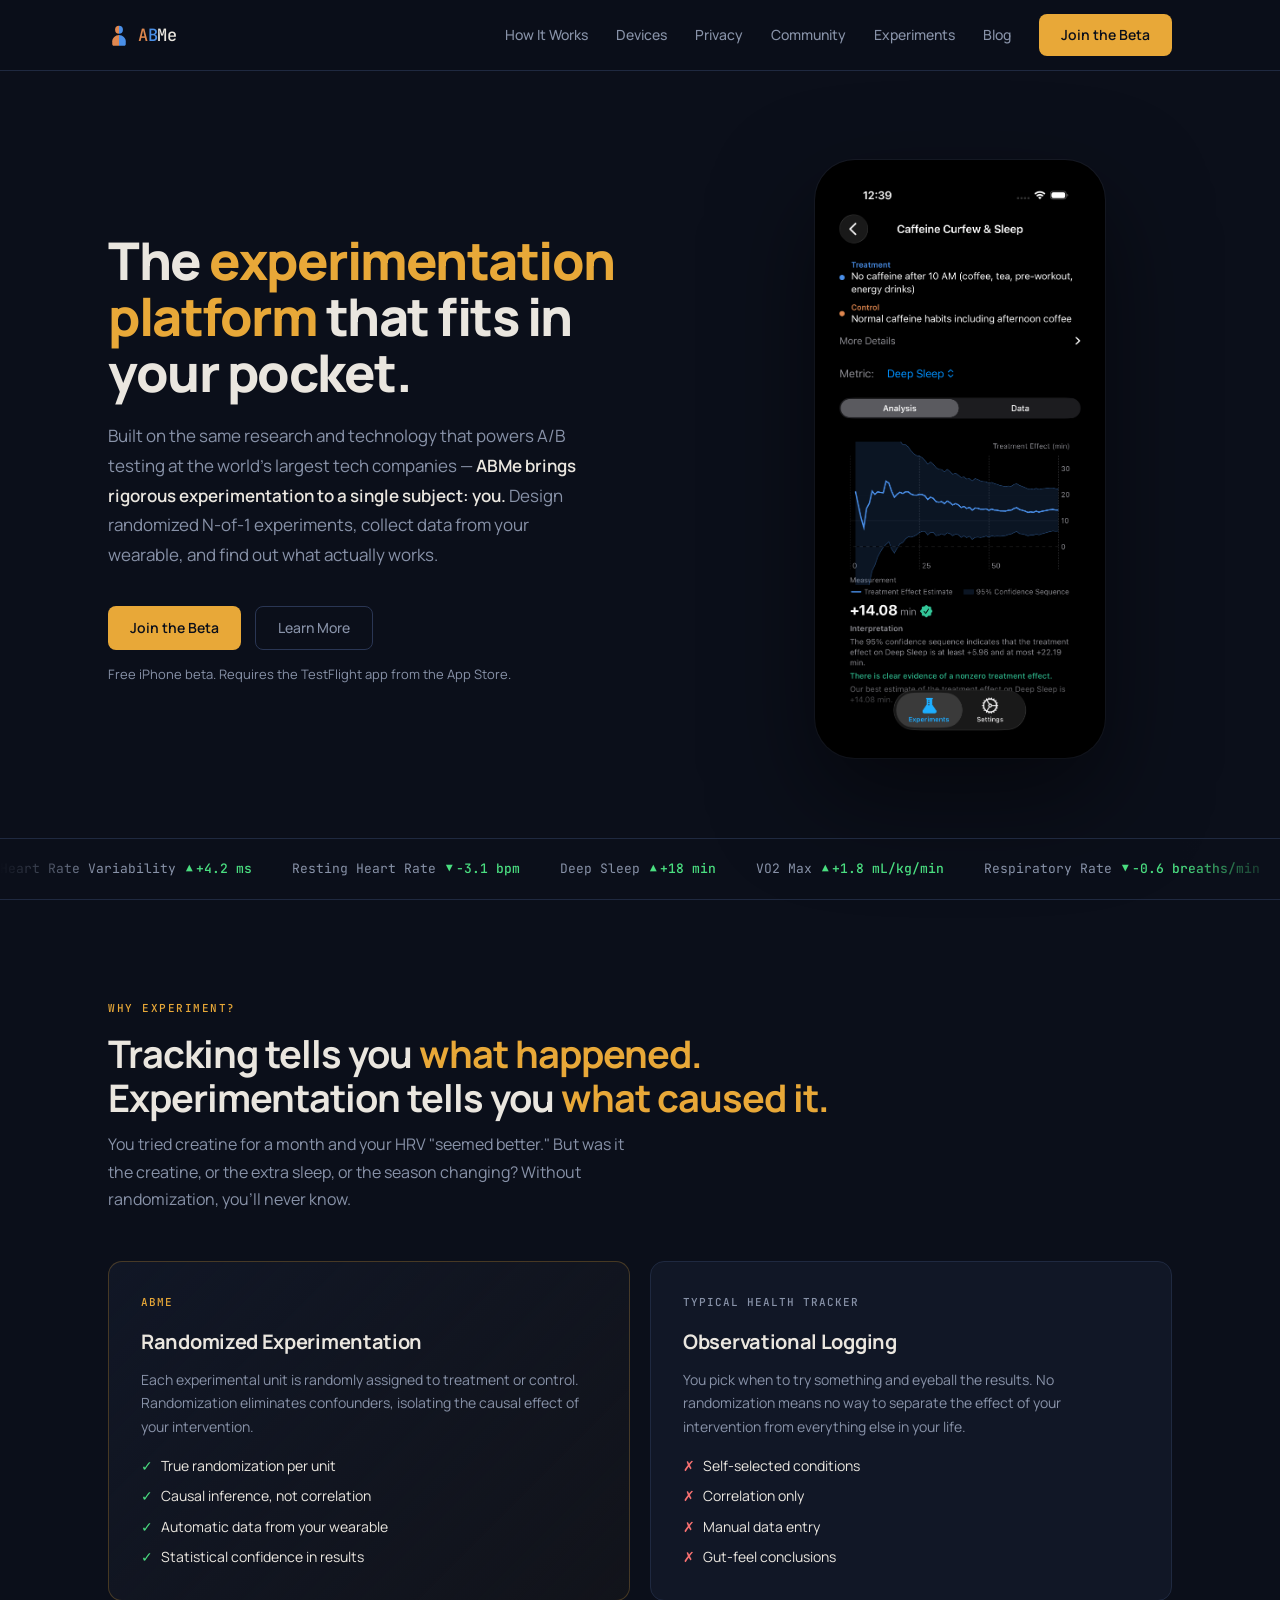
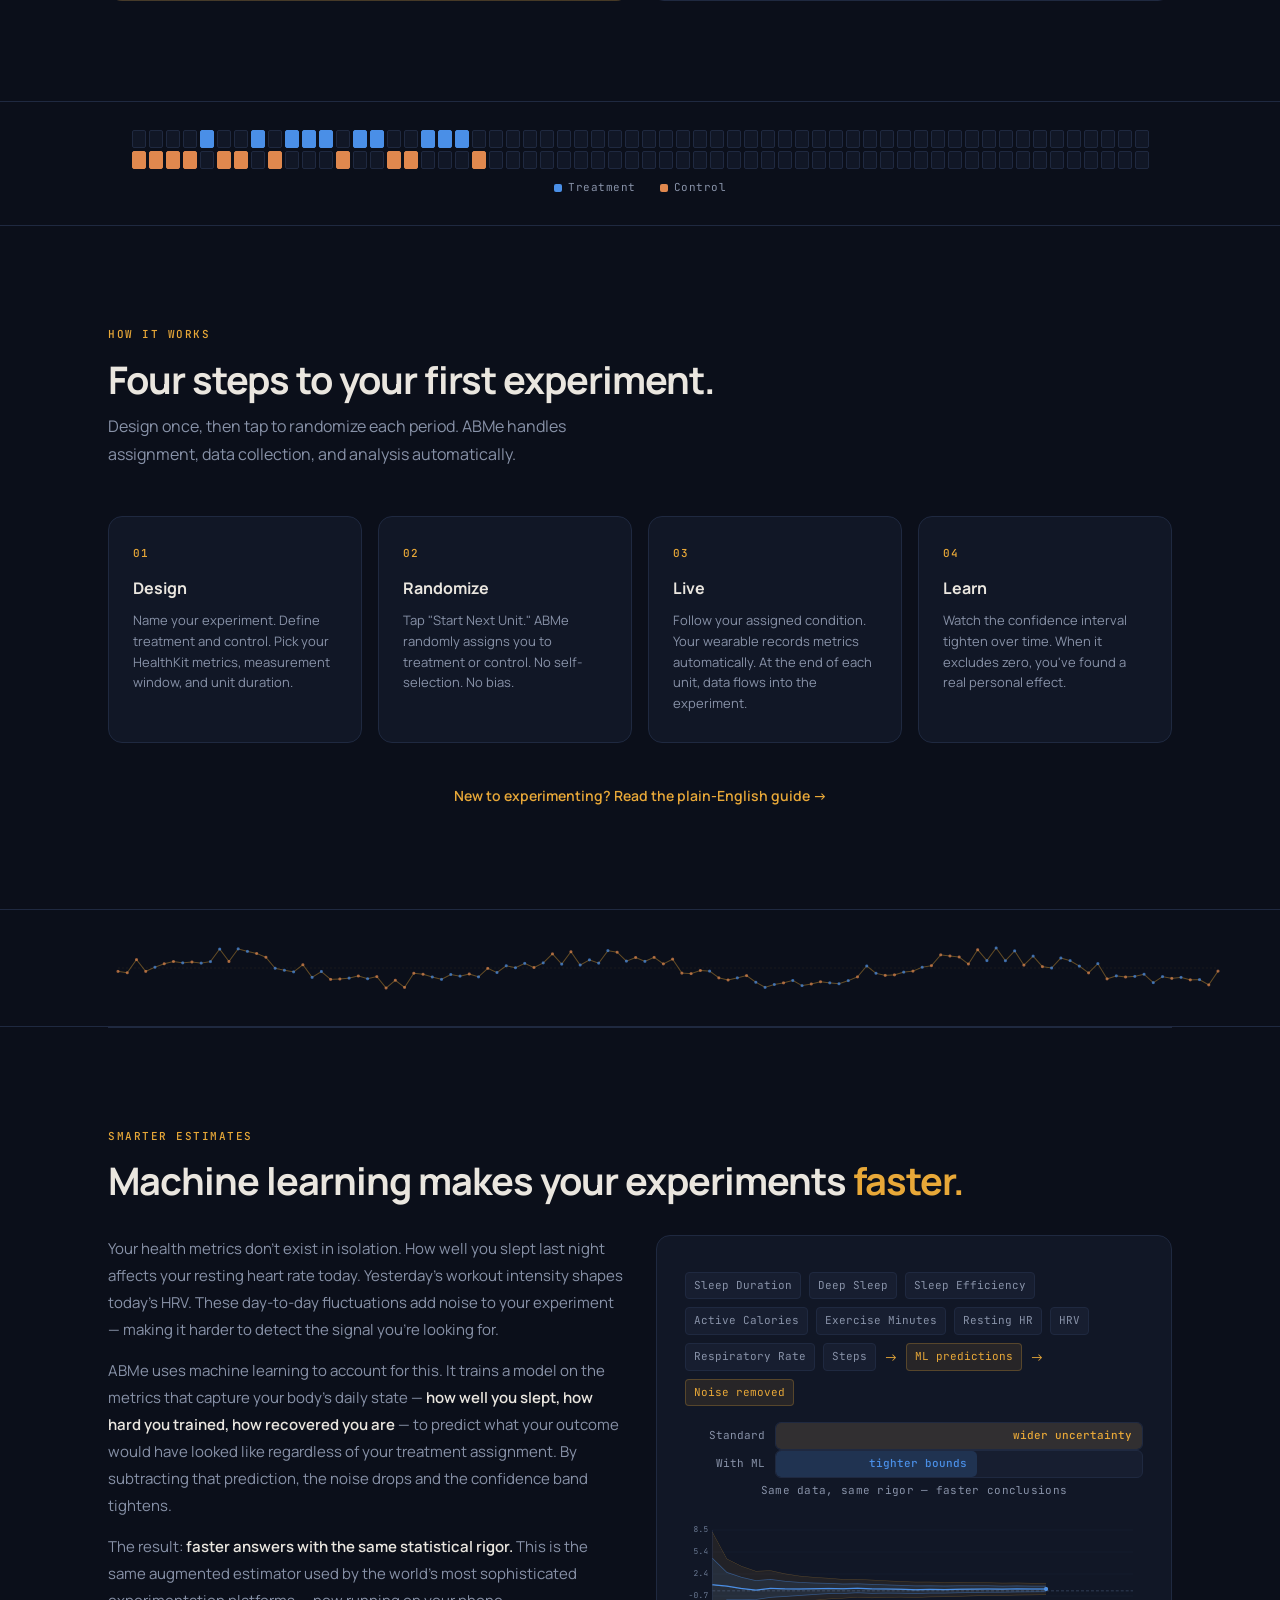
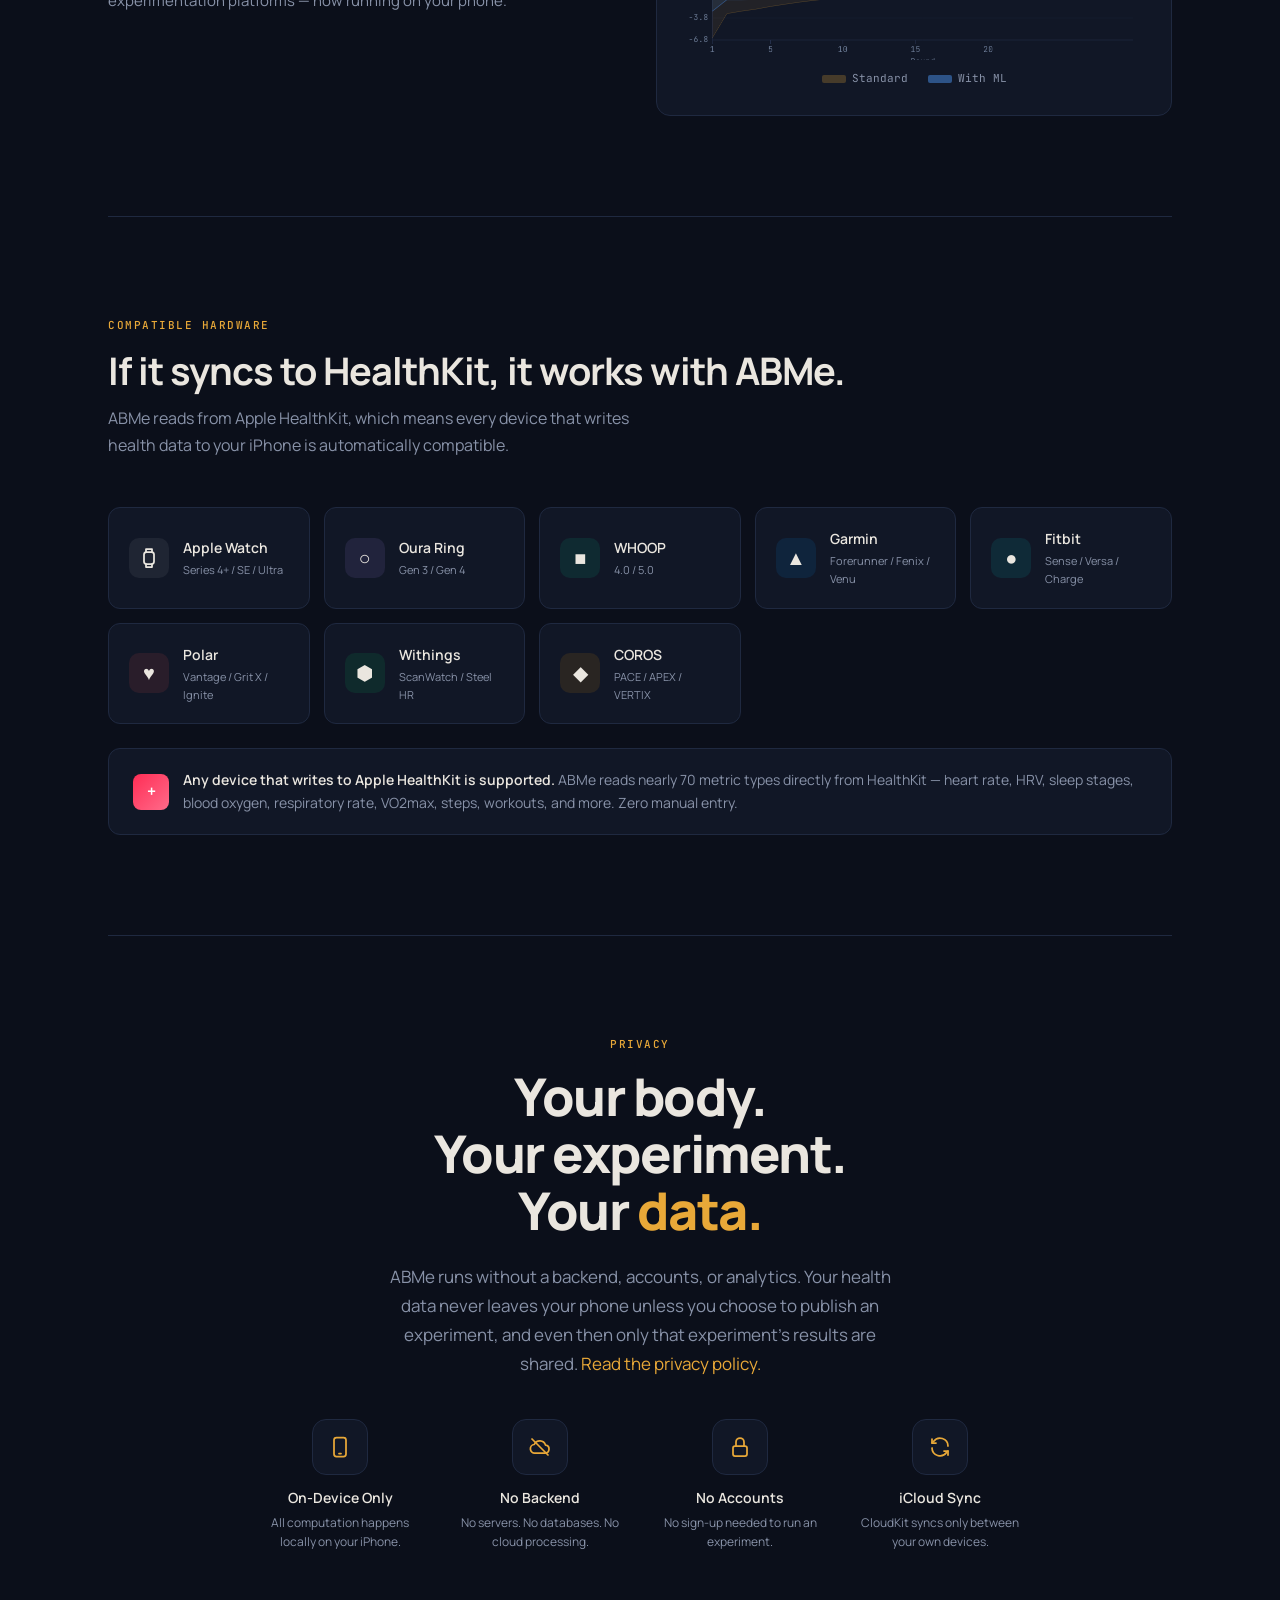
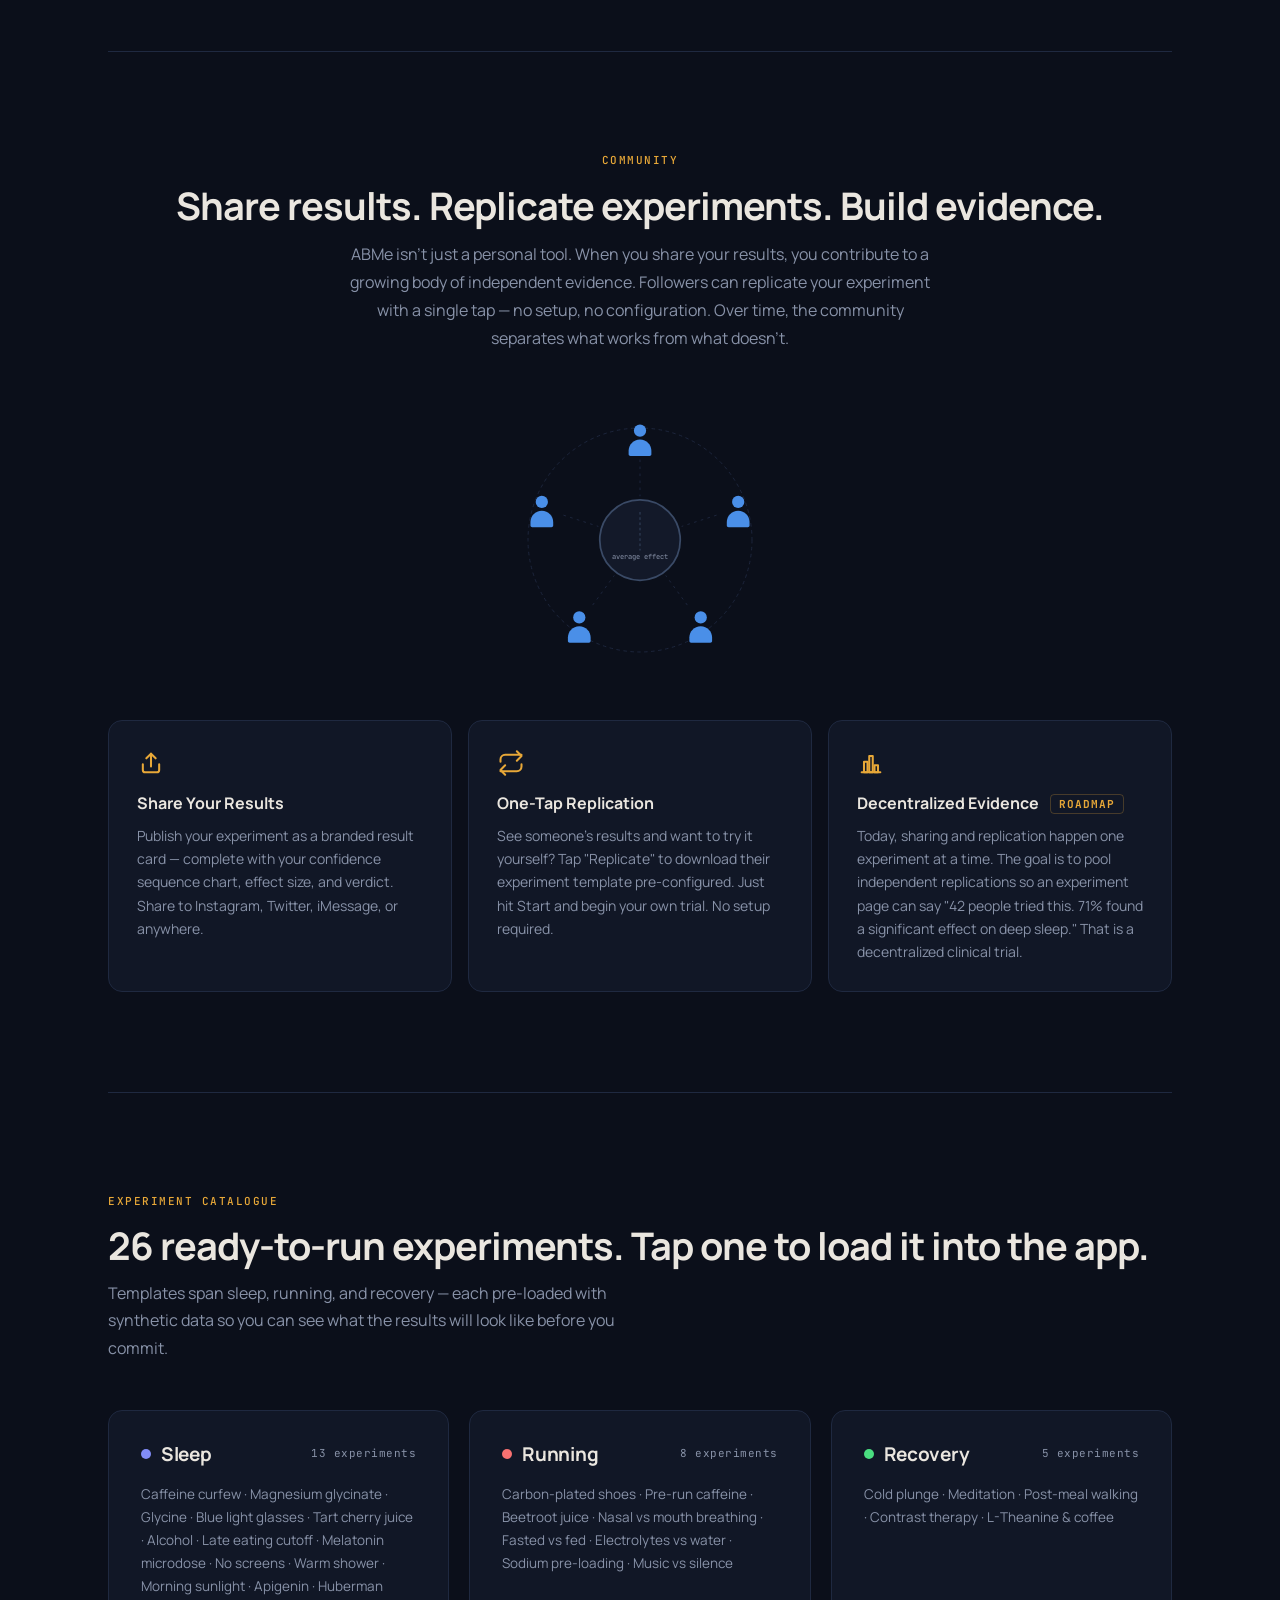
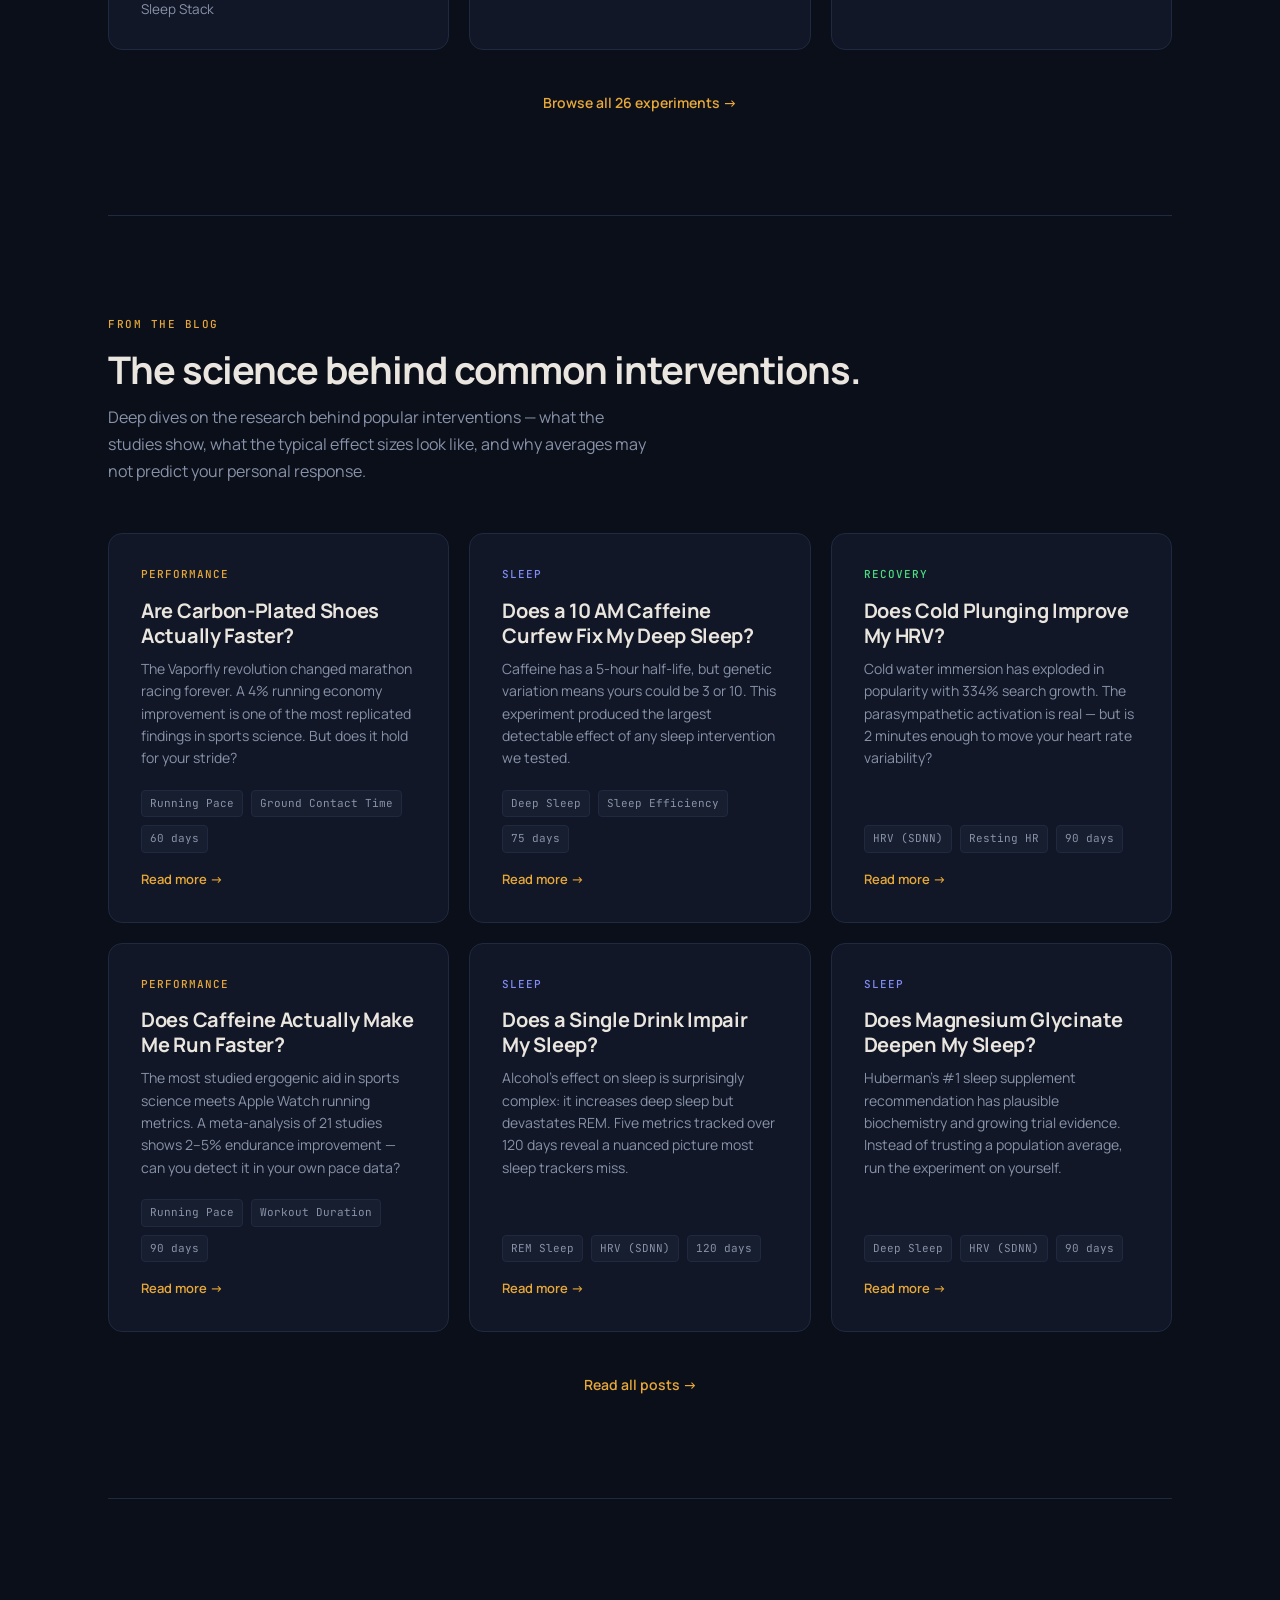
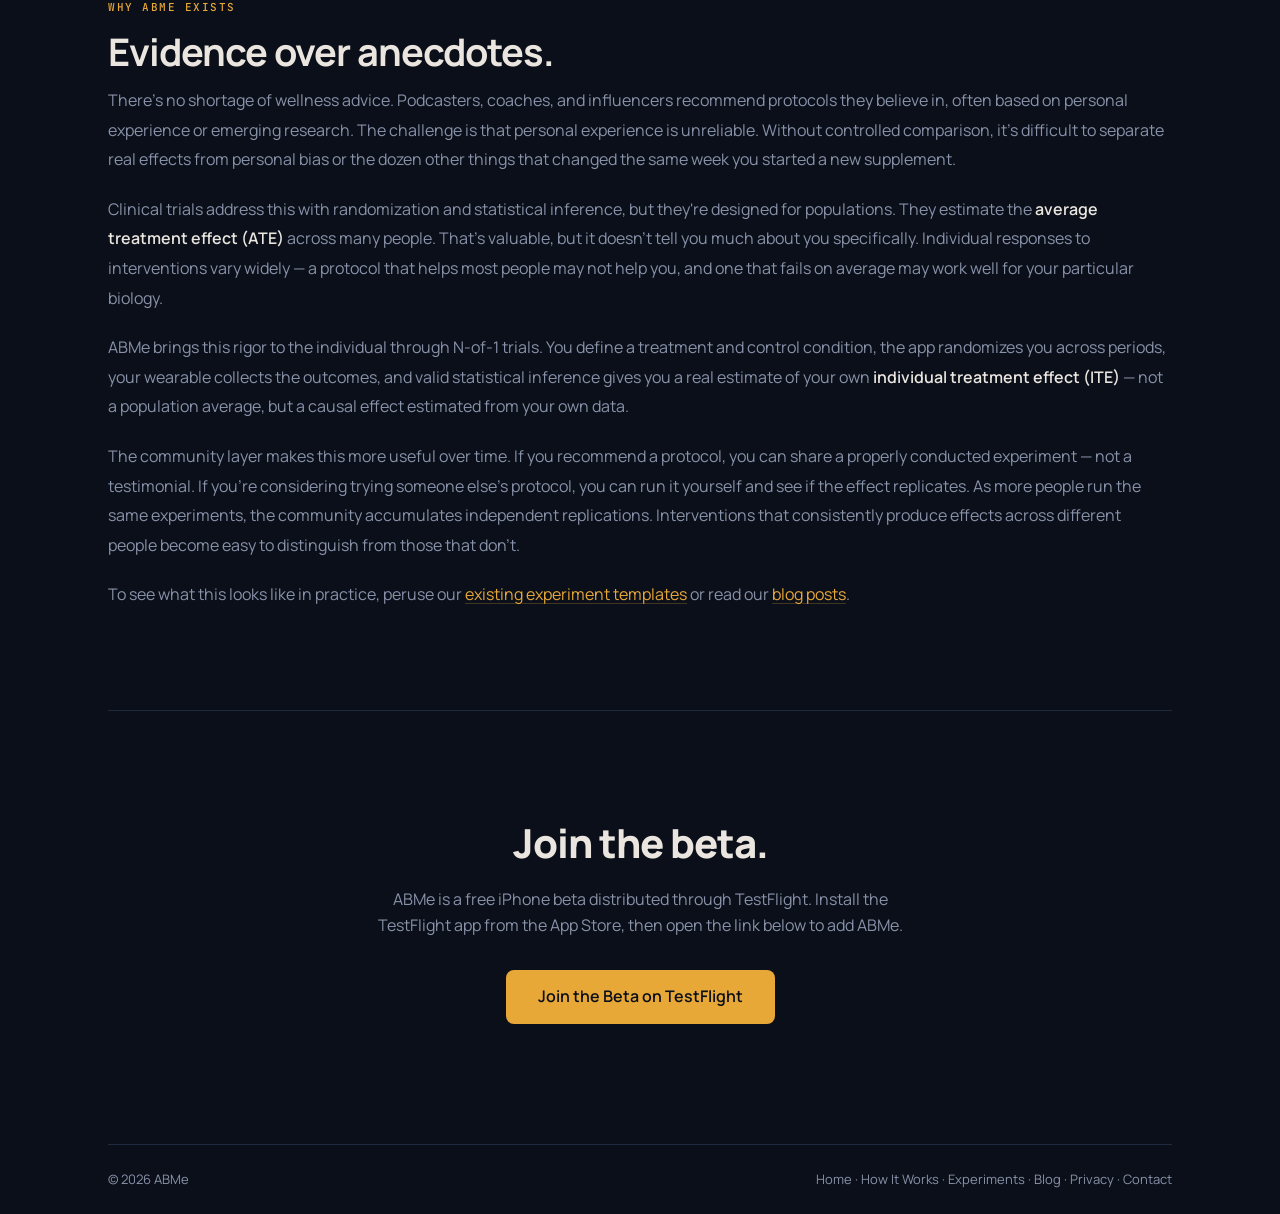
==== commit e9198134: "Wrap the final CTA paragraph on the home page Co-Authored-By: Claude Fable 5.1 <noreply@anthropic.co" ====
--- a/index.html
+++ b/index.html
@@ -1021,7 +1021,8 @@
   .final-cta p {
     color: var(--text-muted);
     font-size: 16px;
-    margin-bottom: 32px;
+    max-width: 560px;
+    margin: 0 auto 32px;
   }
 
   .final-cta .btn-primary { padding: 14px 32px; font-size: 16px; }
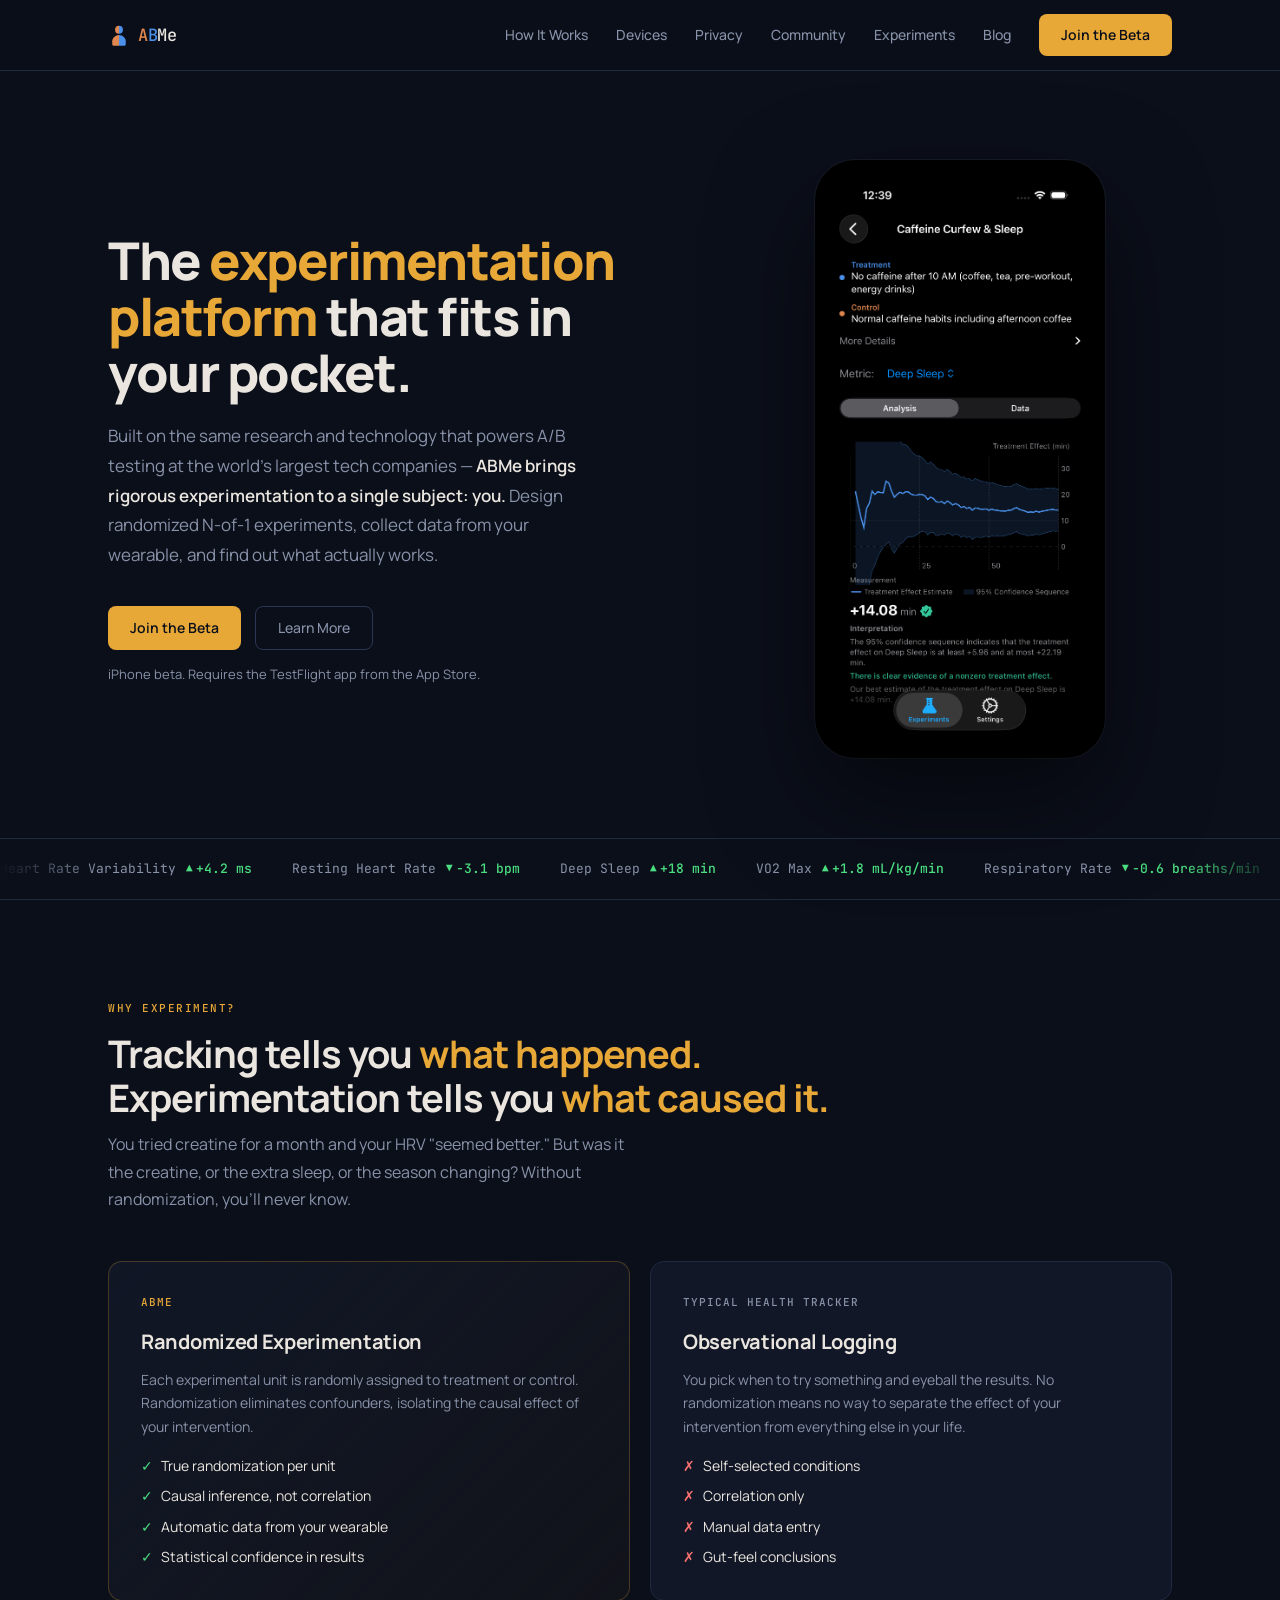
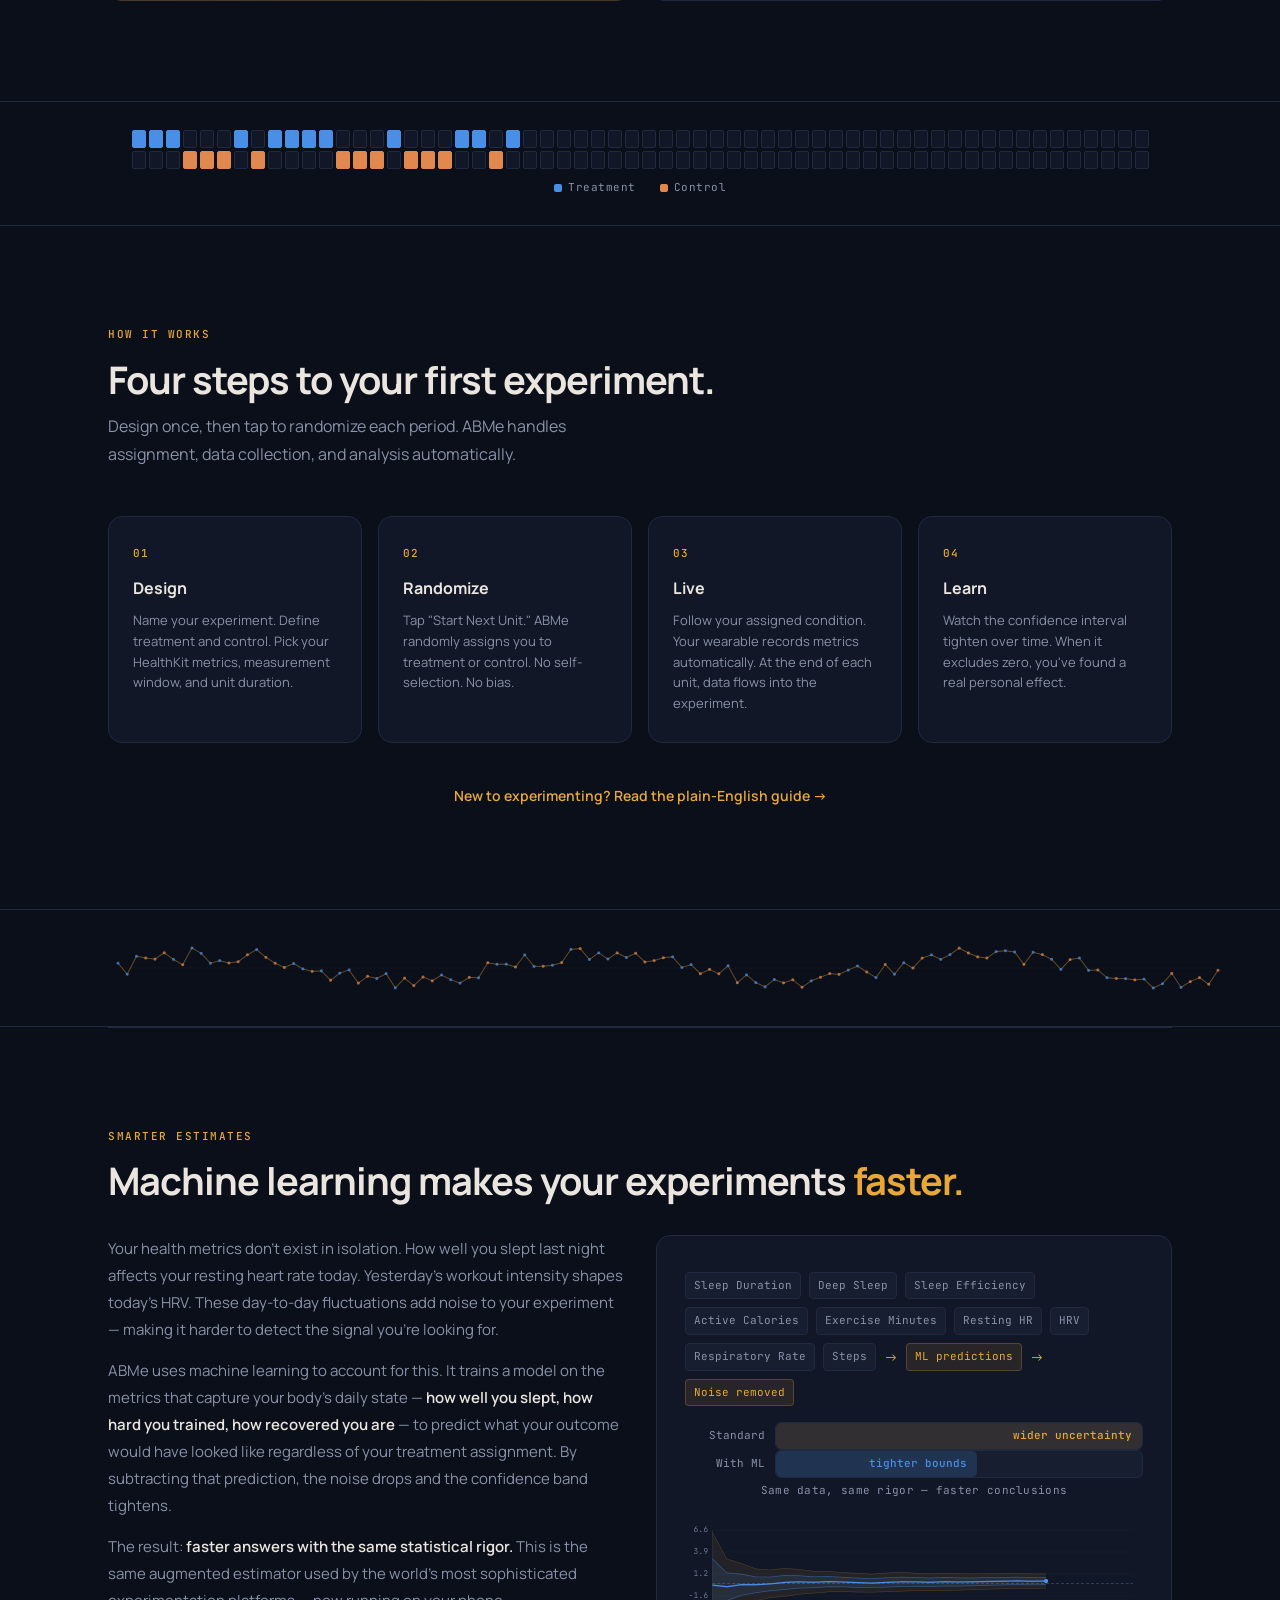
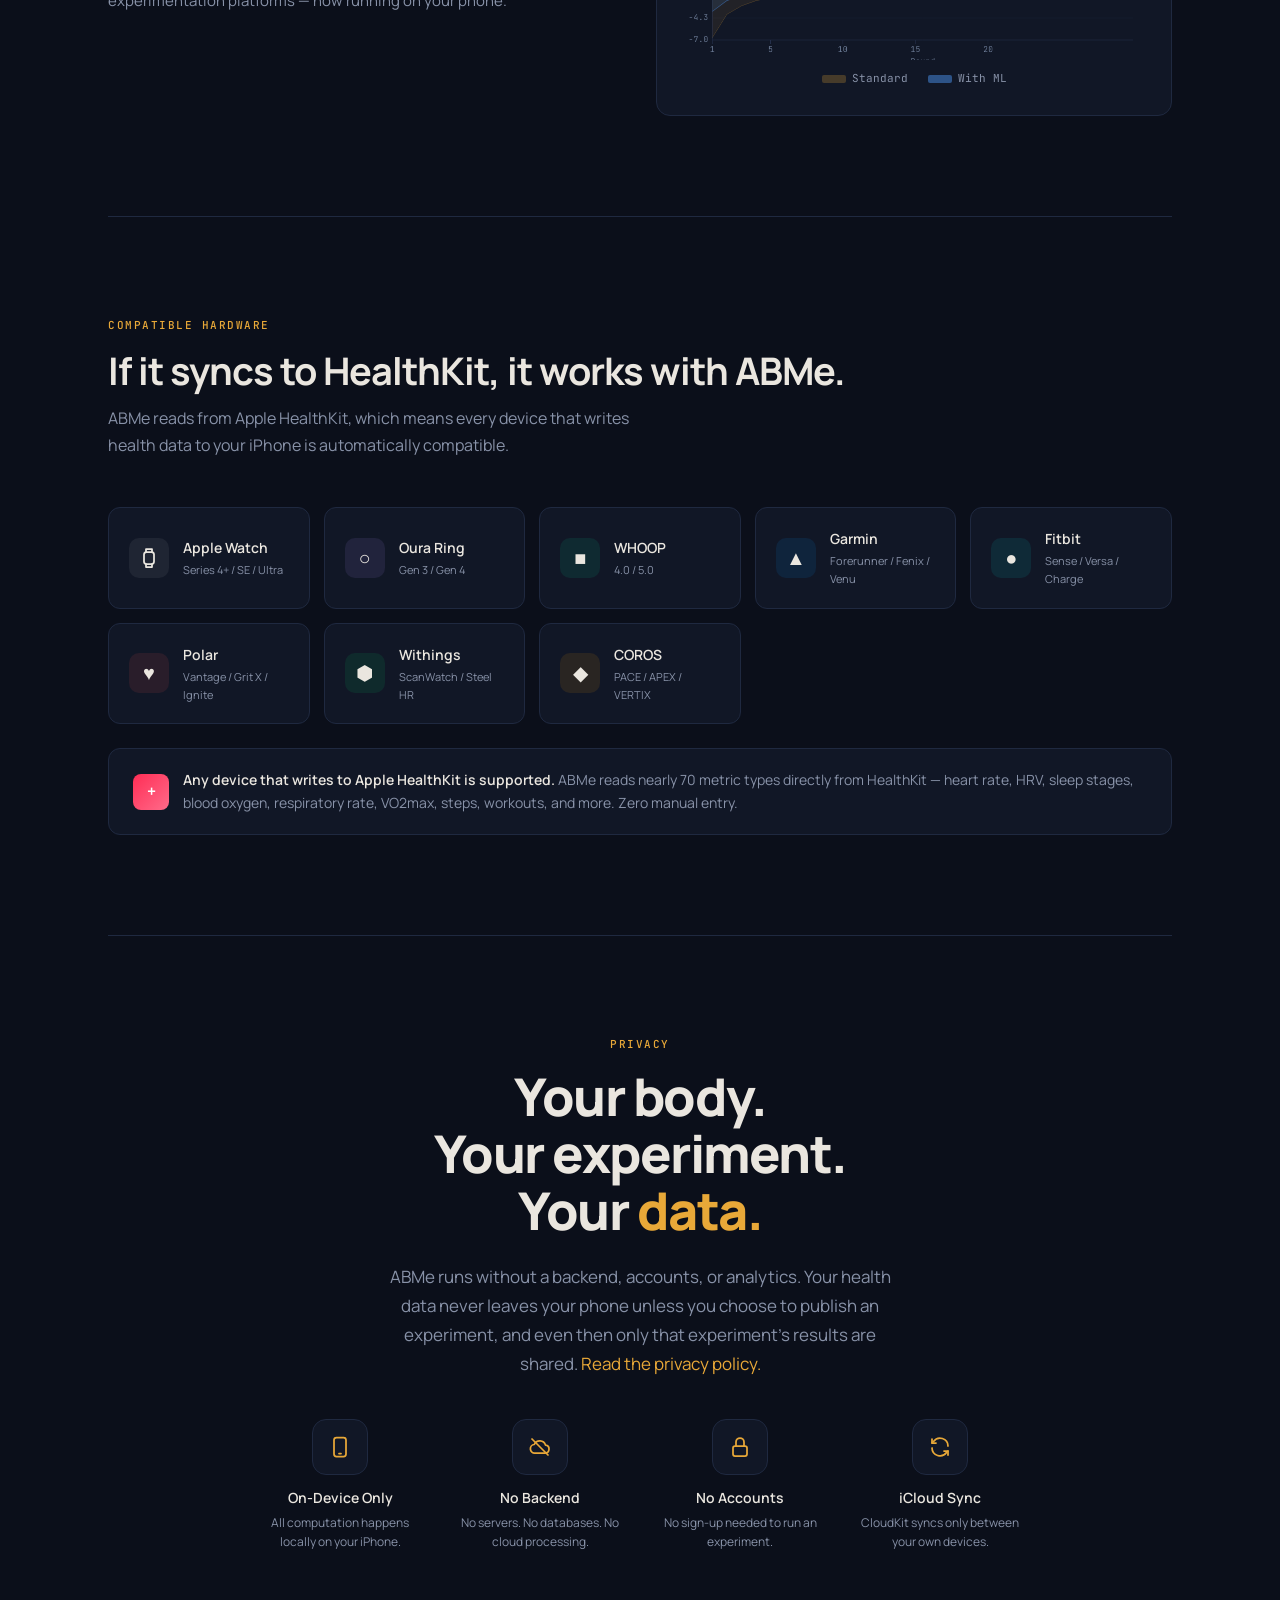
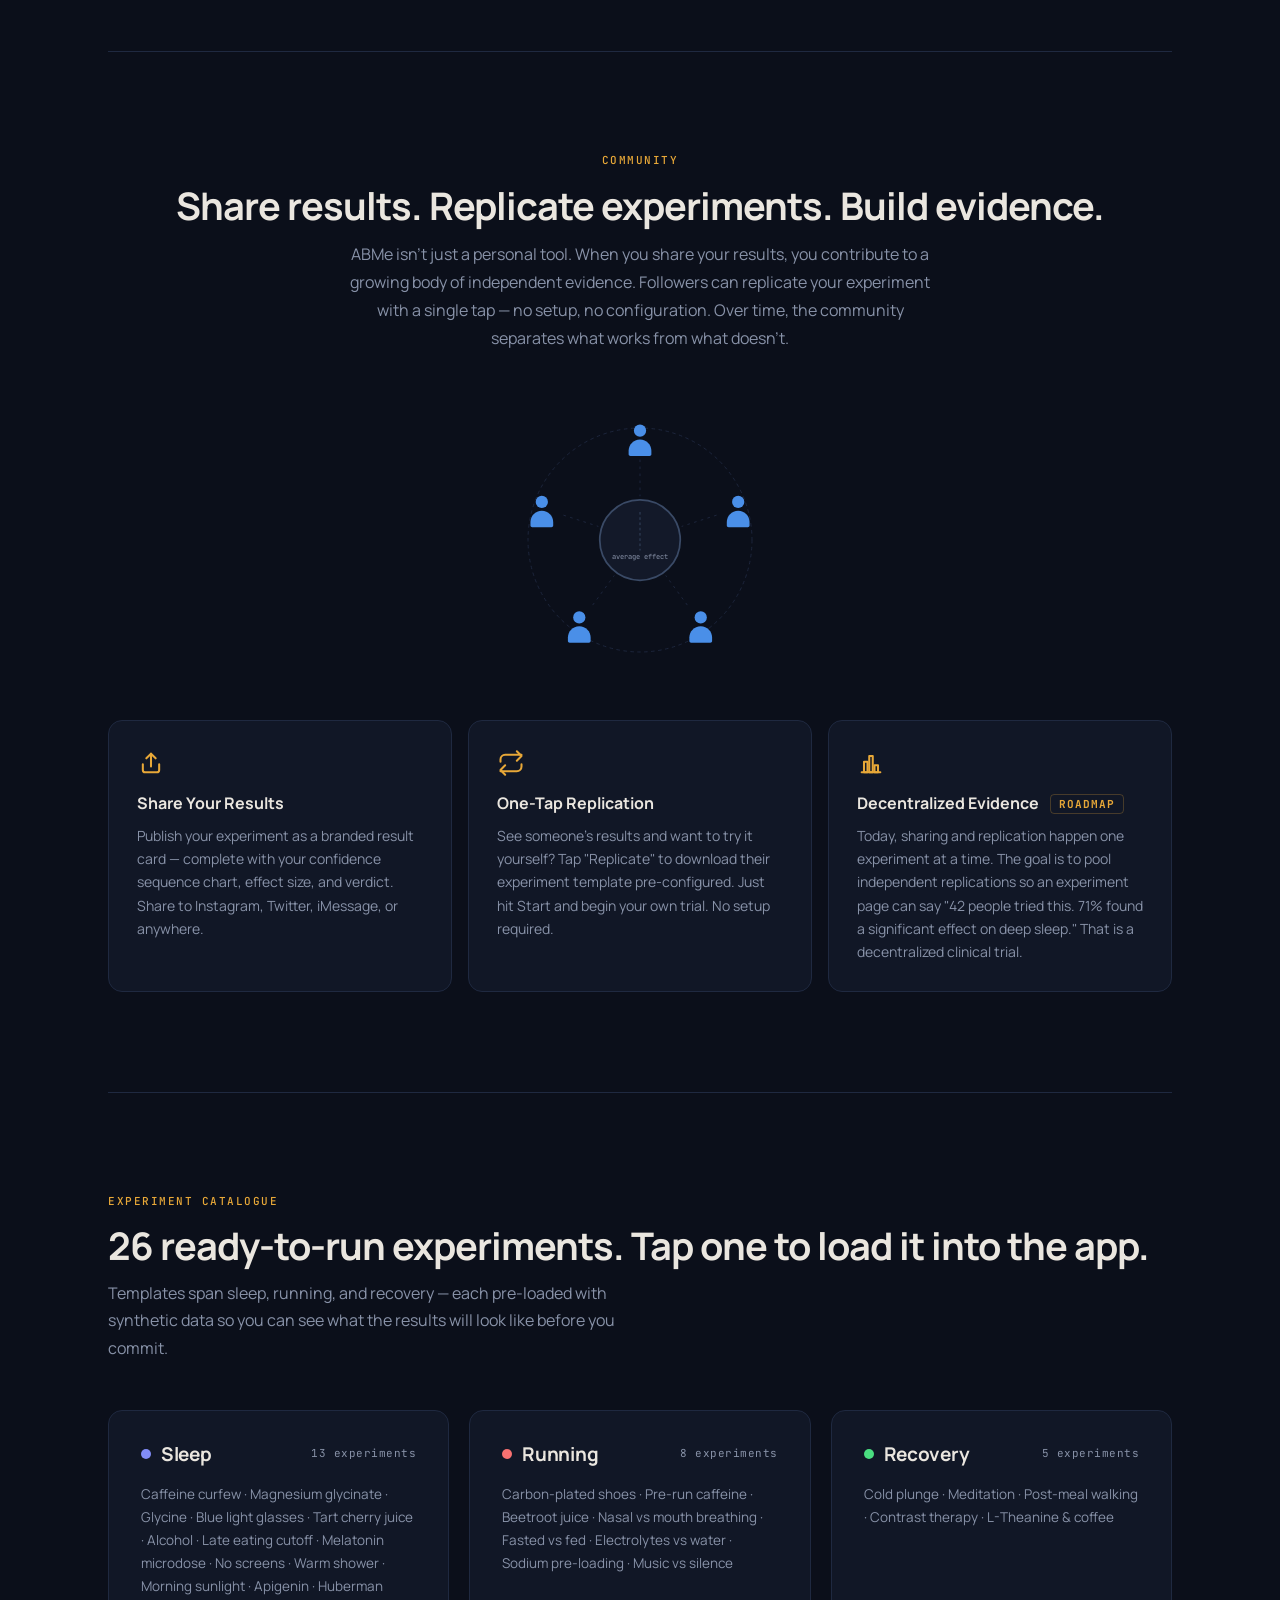
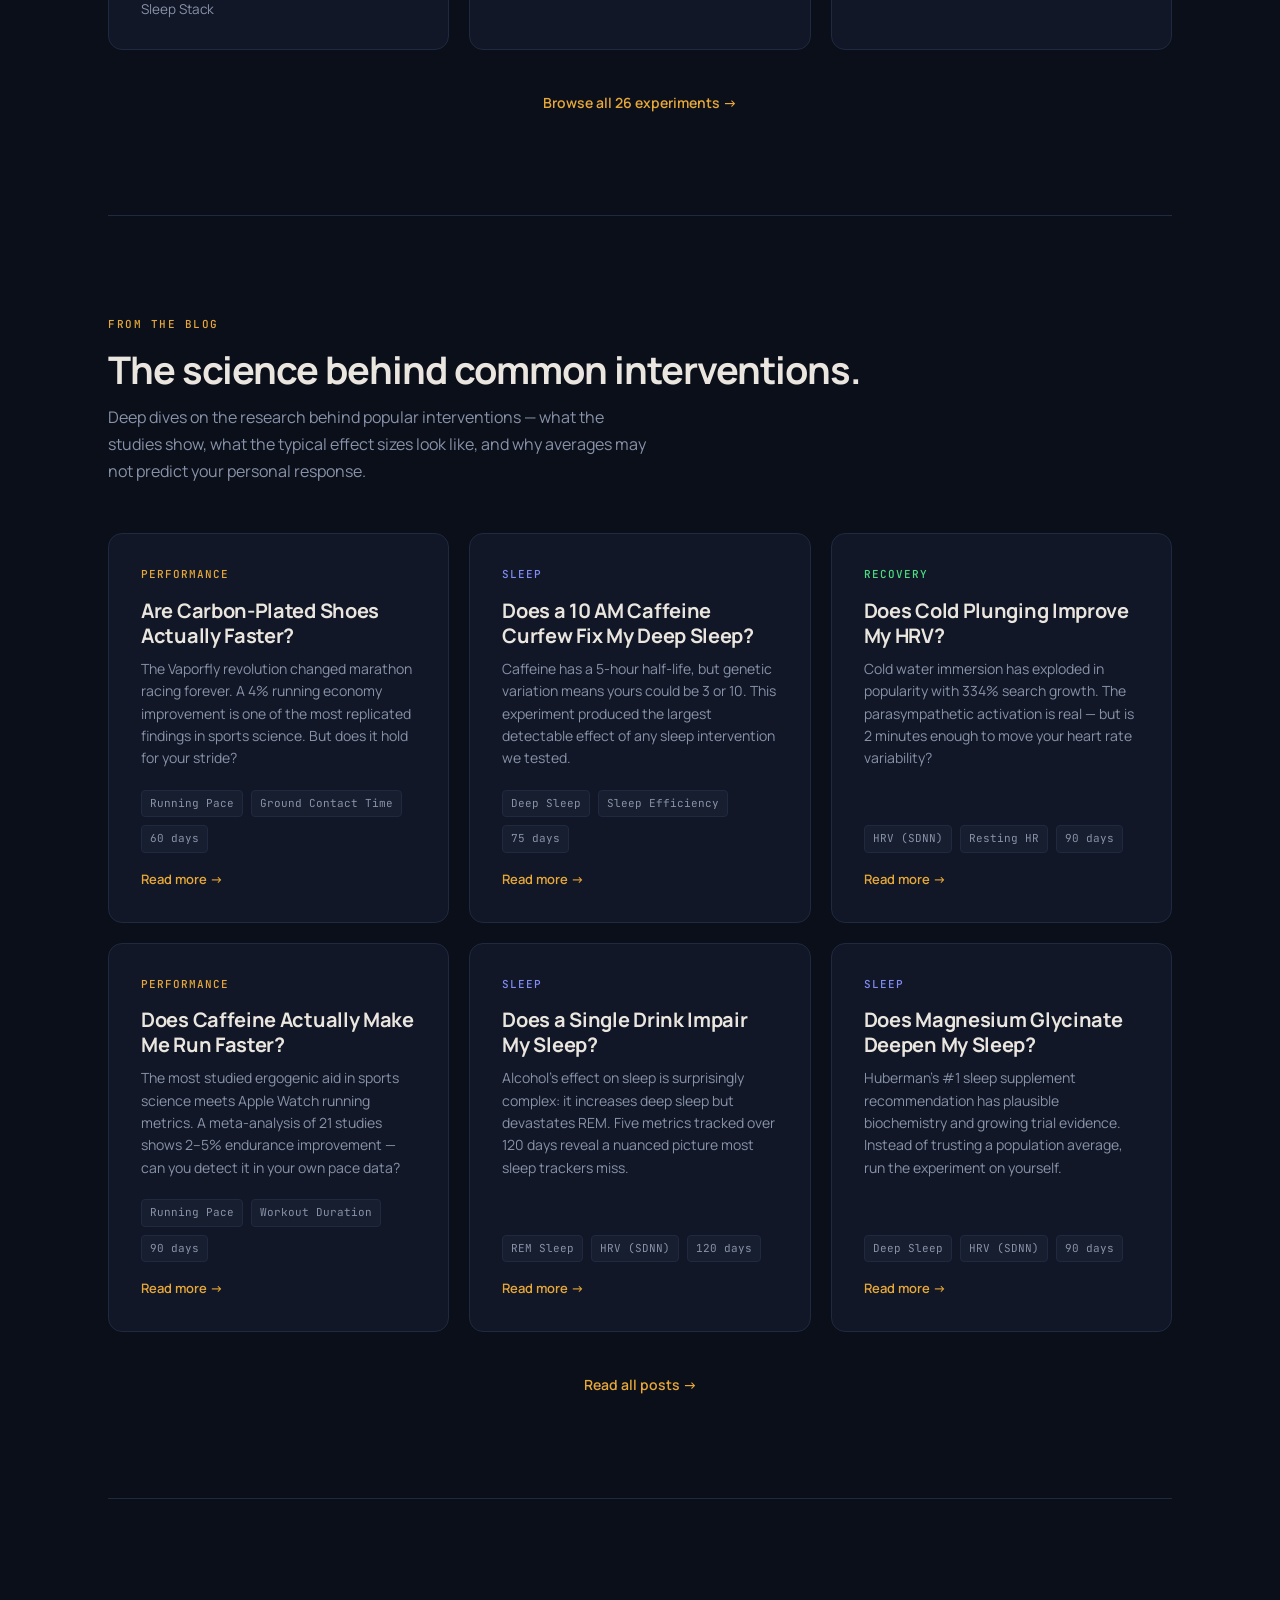
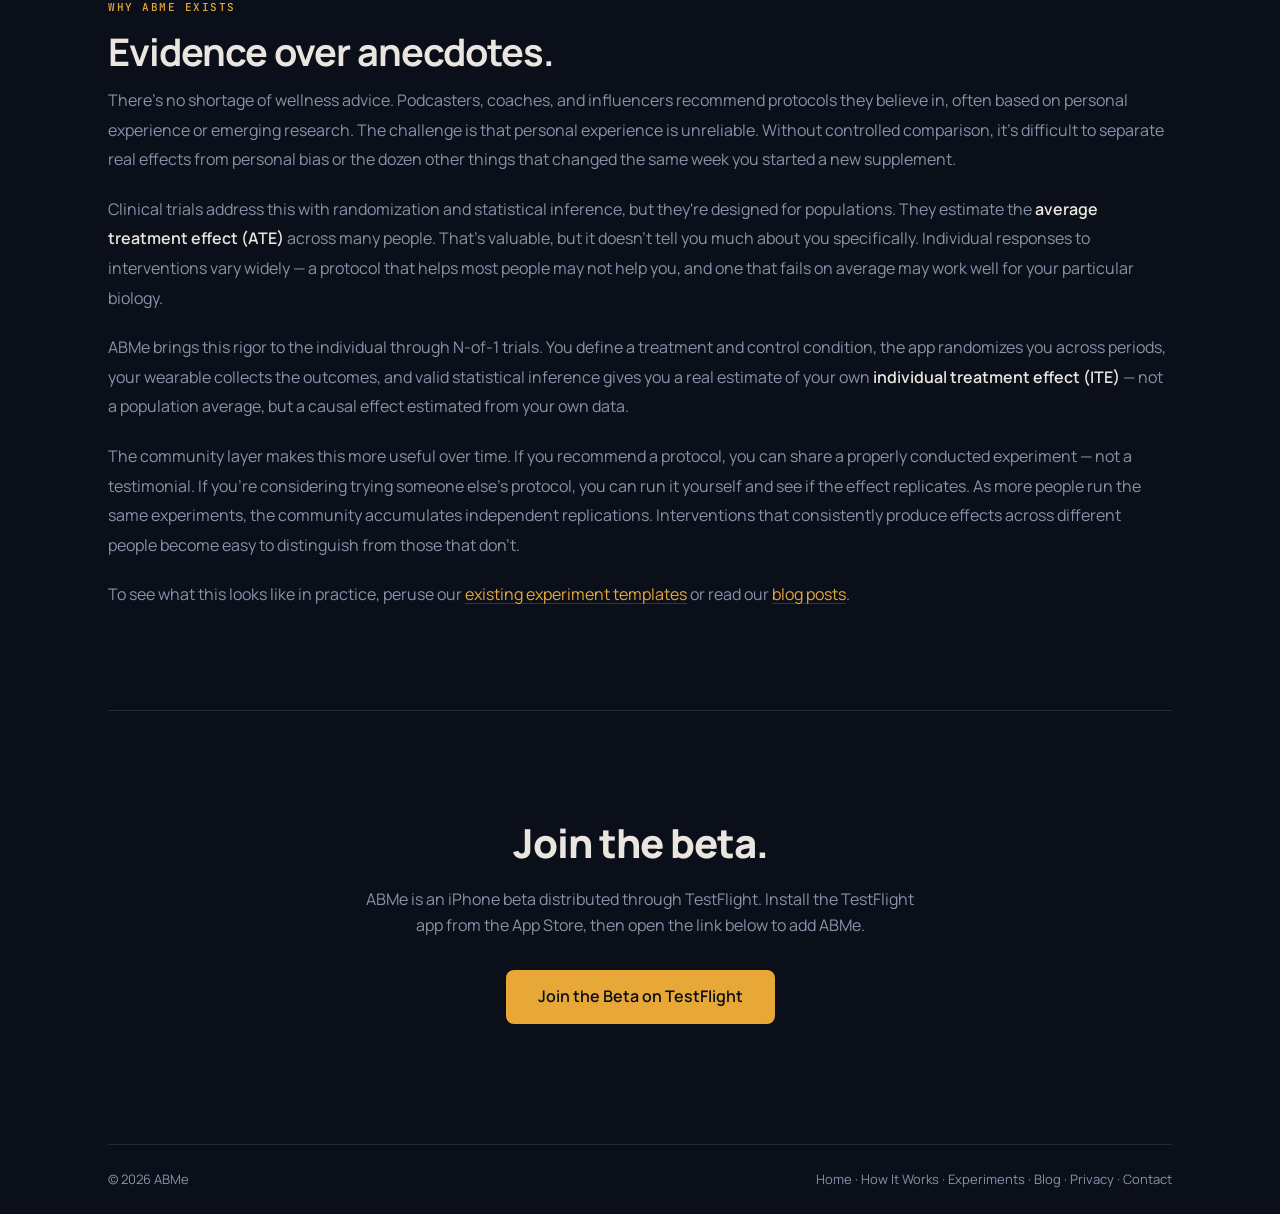
==== commit fb41a7e4: "Drop the word Free from the beta copy Co-Authored-By: Claude Fable 5.1 <noreply@anthropic.com> Claud" ====
--- a/index.html
+++ b/index.html
@@ -1241,7 +1241,7 @@
         <a href="https://testflight.apple.com/join/bu77RnGP" target="_blank" rel="noopener" class="btn-primary">Join the Beta</a>
         <a href="#why" class="btn-secondary">Learn More</a>
       </div>
-      <p class="hero-note">Free iPhone beta. Requires the TestFlight app from the App Store.</p>
+      <p class="hero-note">iPhone beta. Requires the TestFlight app from the App Store.</p>
     </div>
 
     <!-- iPhone showing real experiment results (Caffeine Curfew & Sleep) -->
@@ -1791,7 +1791,7 @@
 <div class="container">
   <div class="final-cta">
     <h2>Join the beta.</h2>
-    <p>ABMe is a free iPhone beta distributed through TestFlight. Install the TestFlight app from the App Store, then open the link below to add ABMe.</p>
+    <p>ABMe is an iPhone beta distributed through TestFlight. Install the TestFlight app from the App Store, then open the link below to add ABMe.</p>
     <a href="https://testflight.apple.com/join/bu77RnGP" target="_blank" rel="noopener" class="btn-primary">Join the Beta on TestFlight</a>
   </div>
 </div>
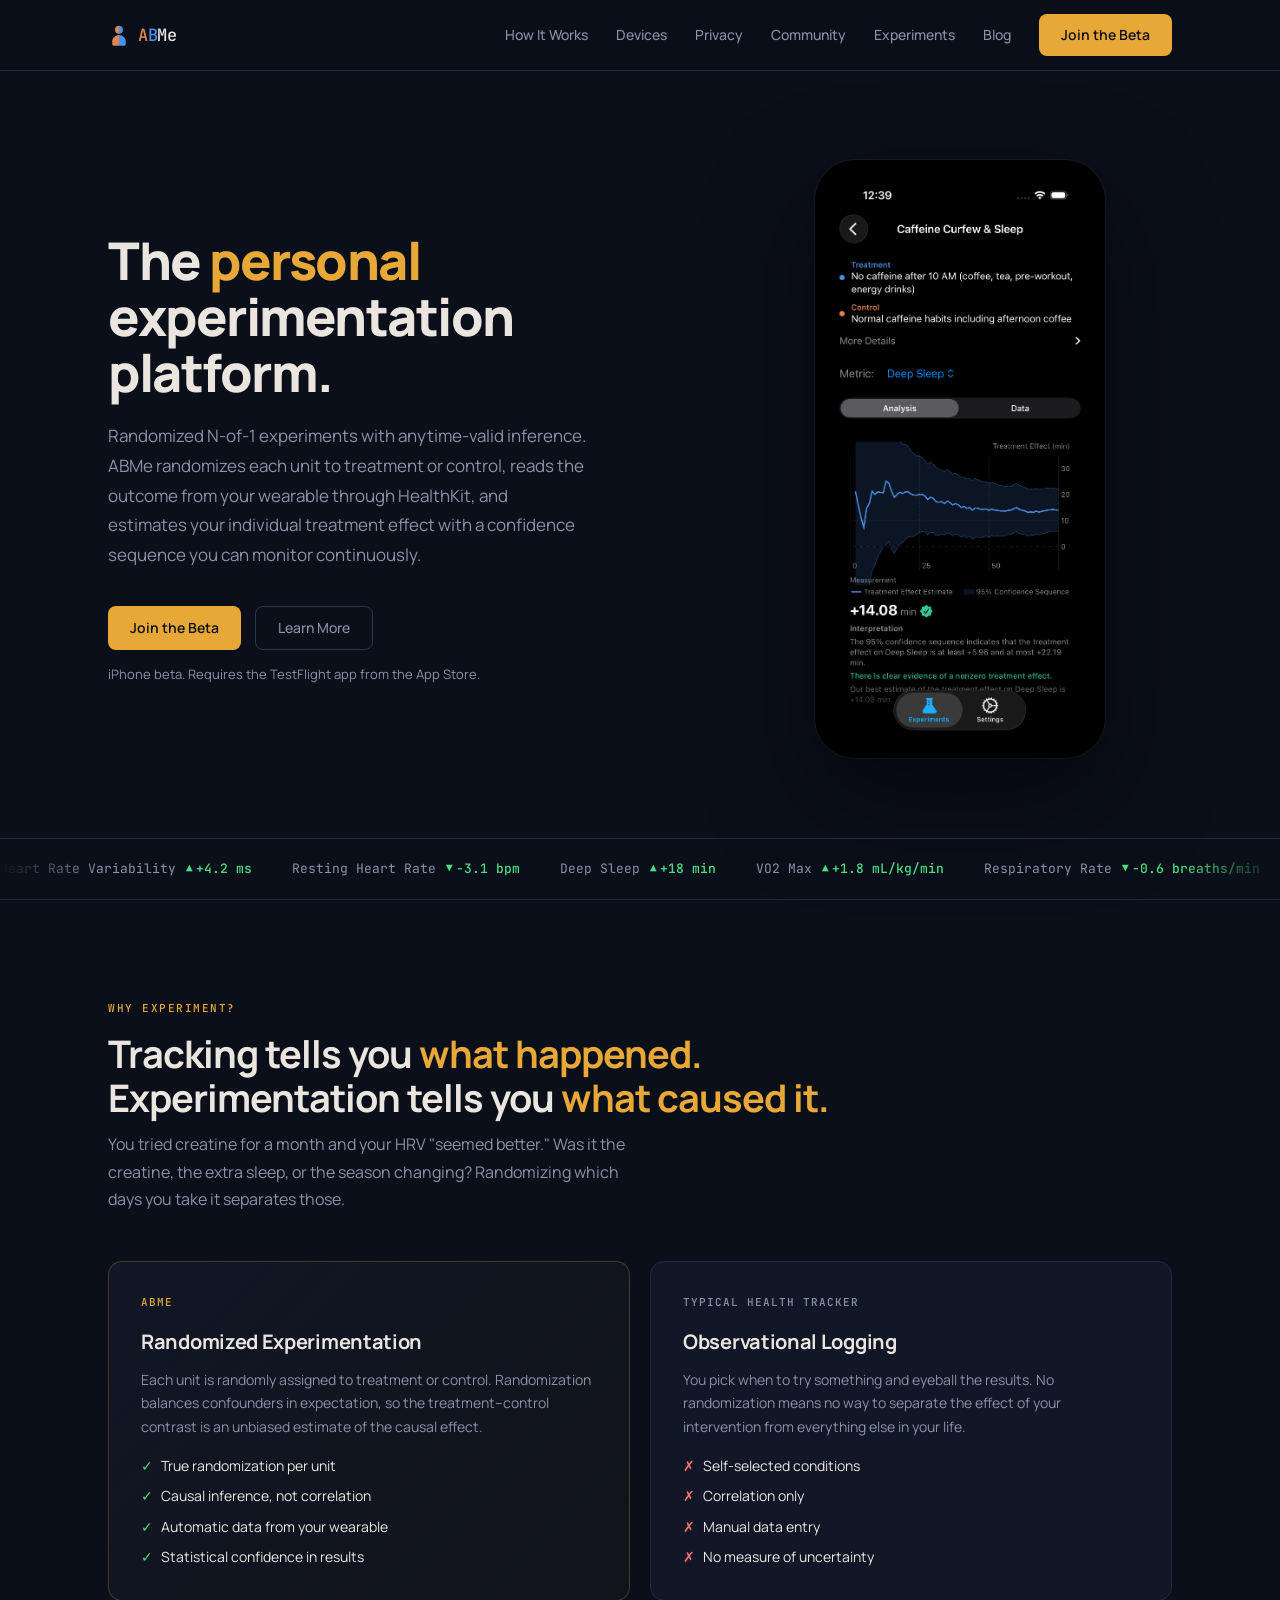
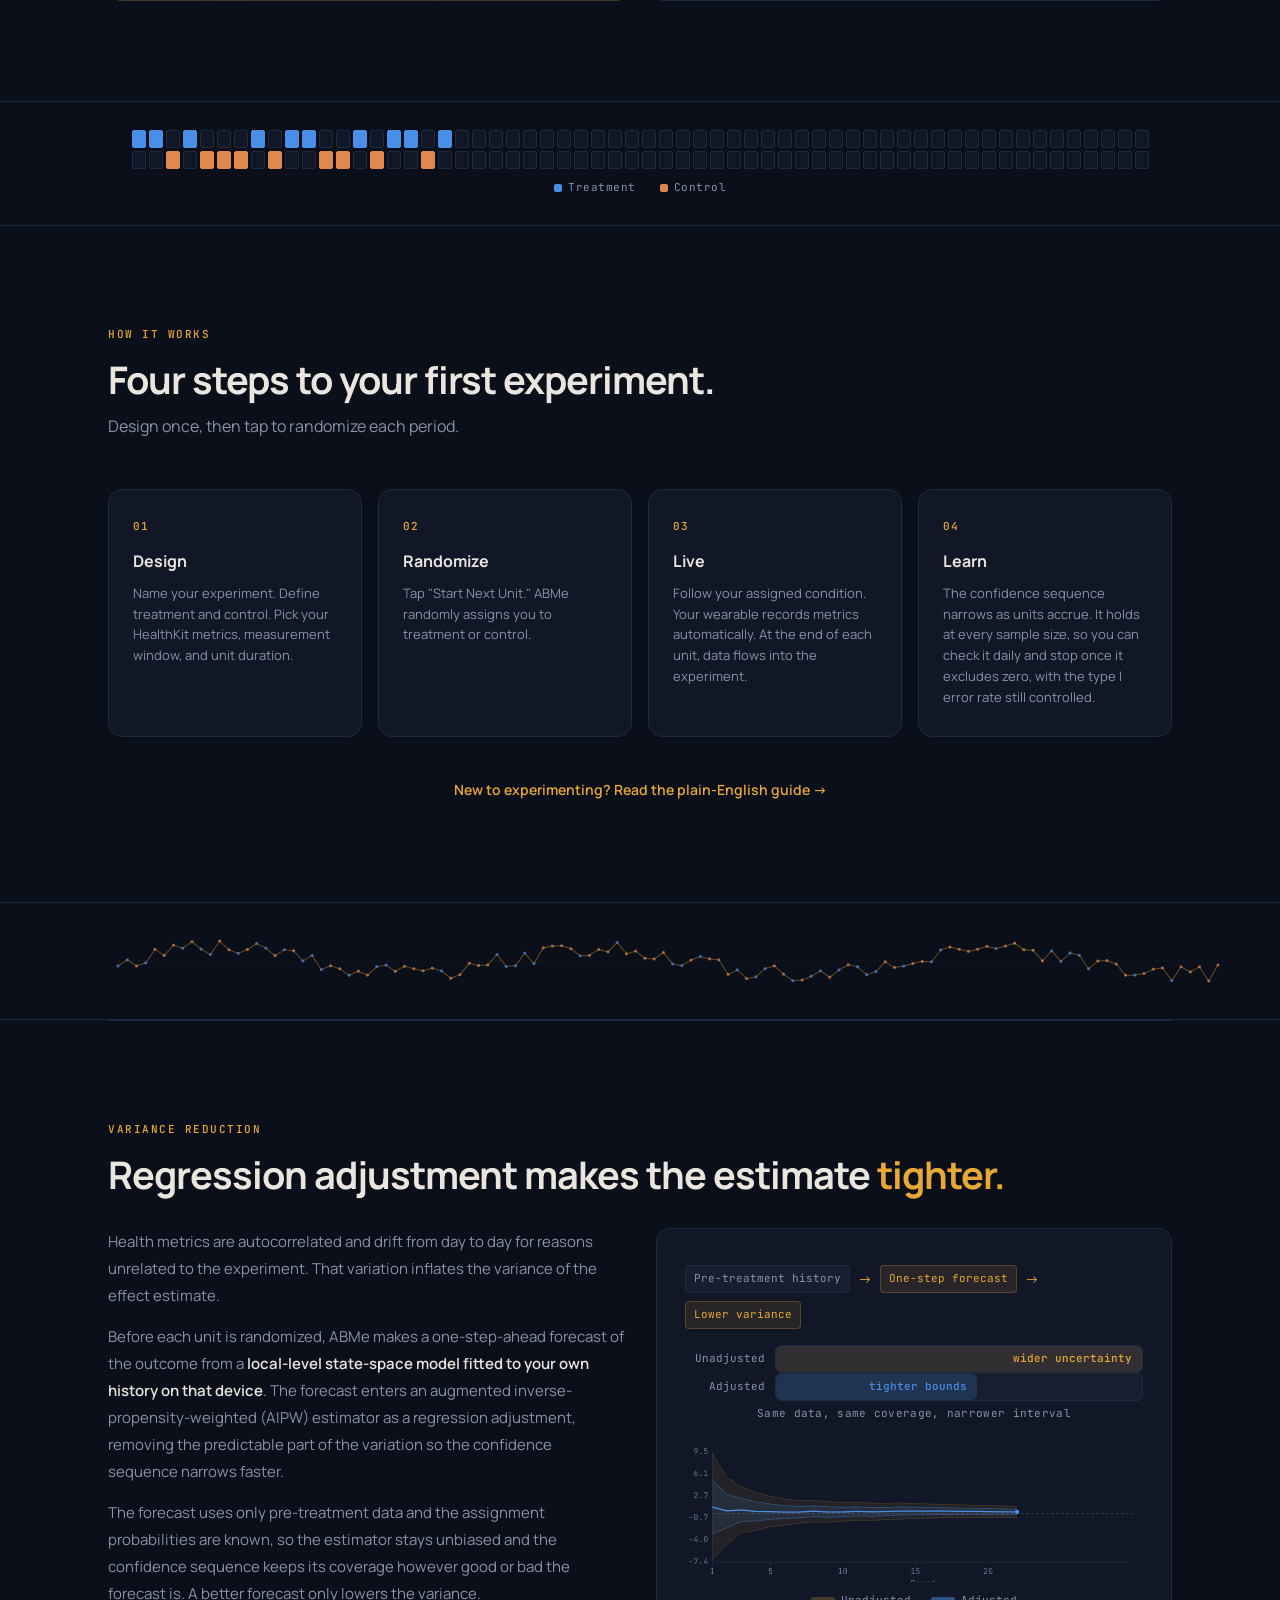
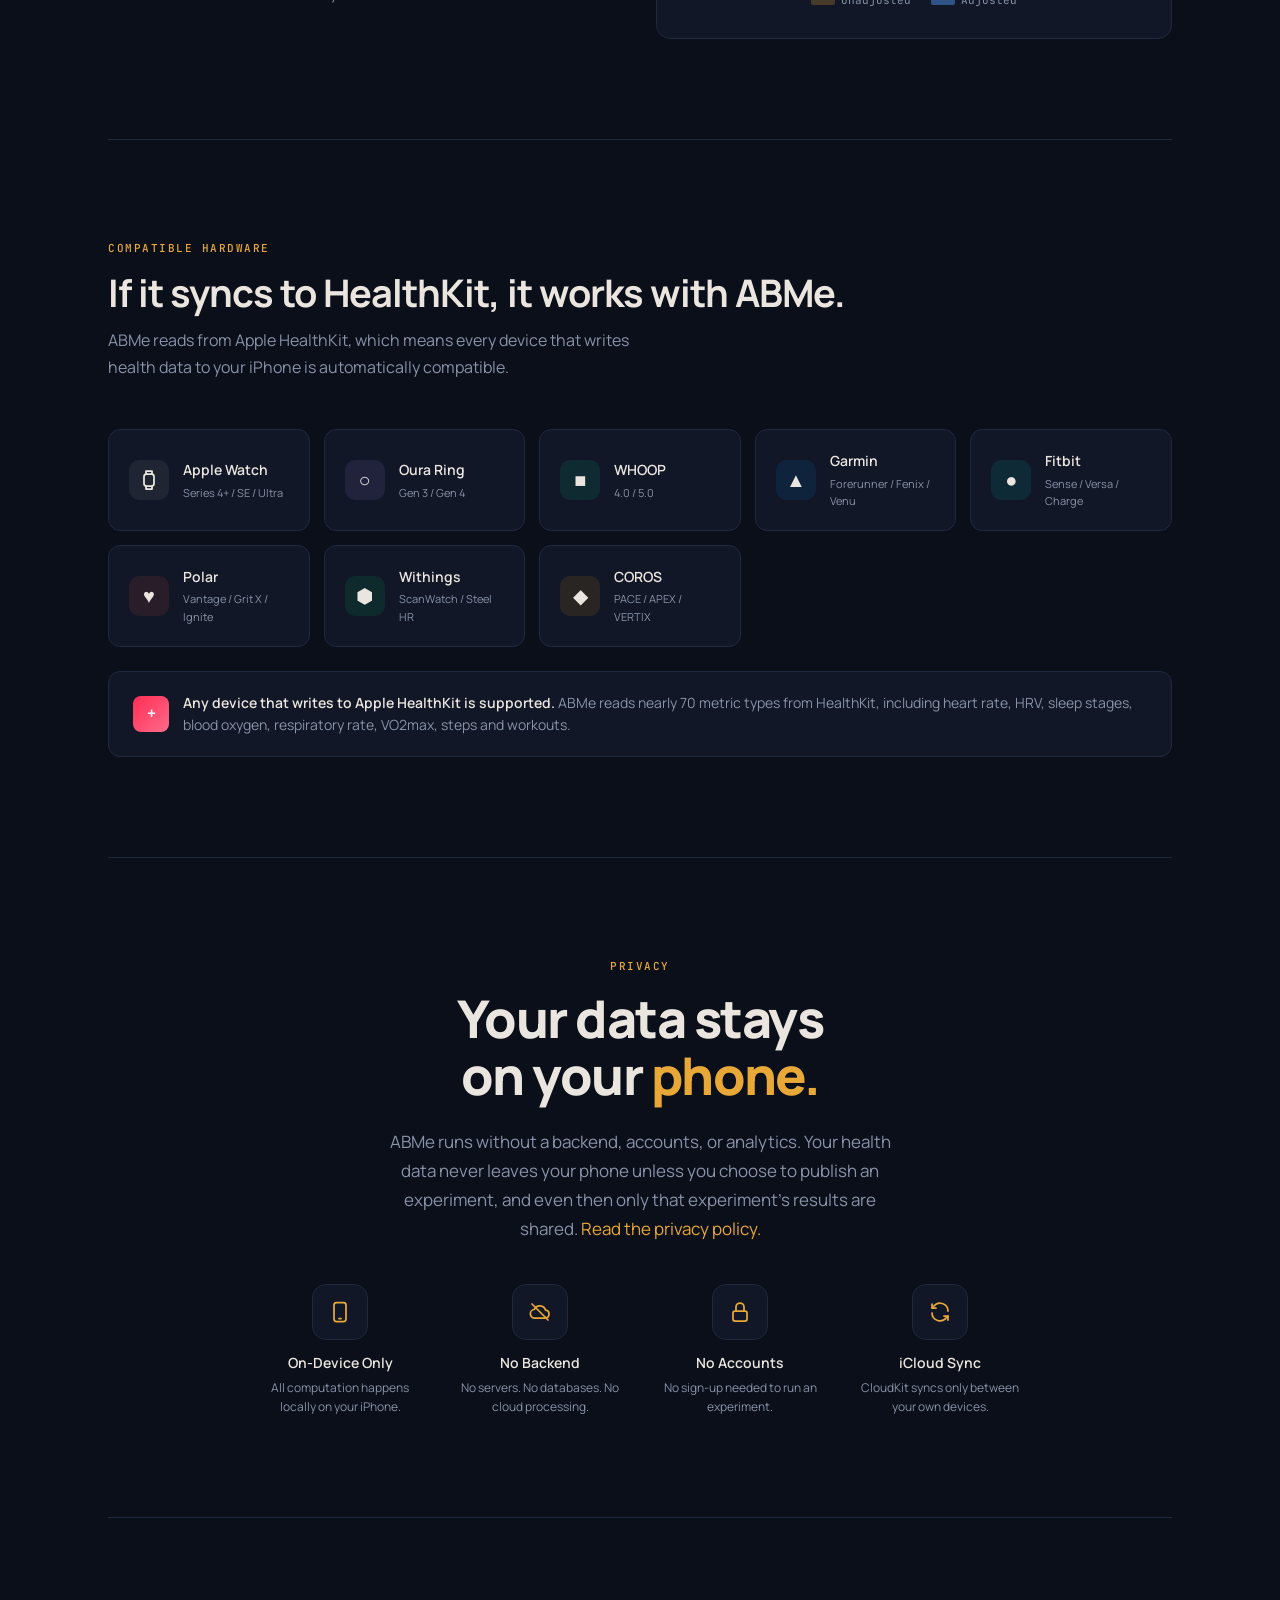
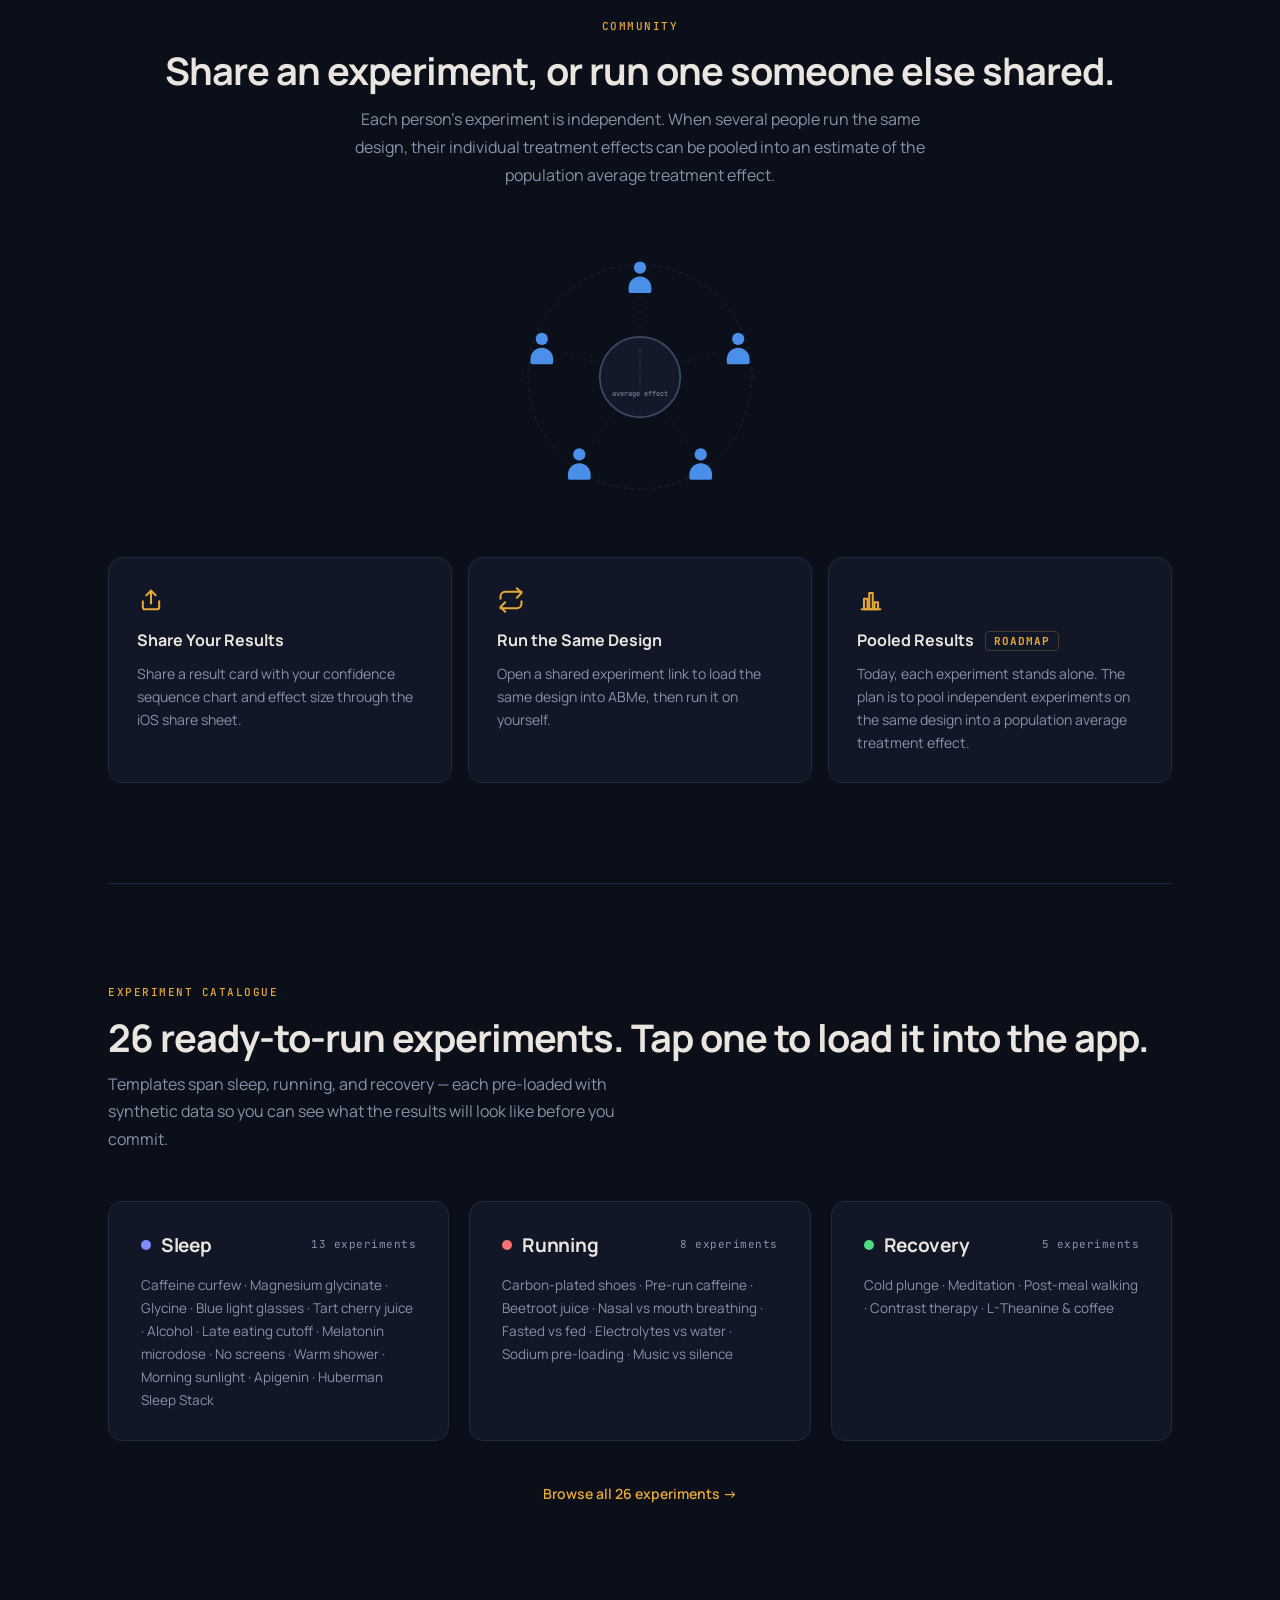
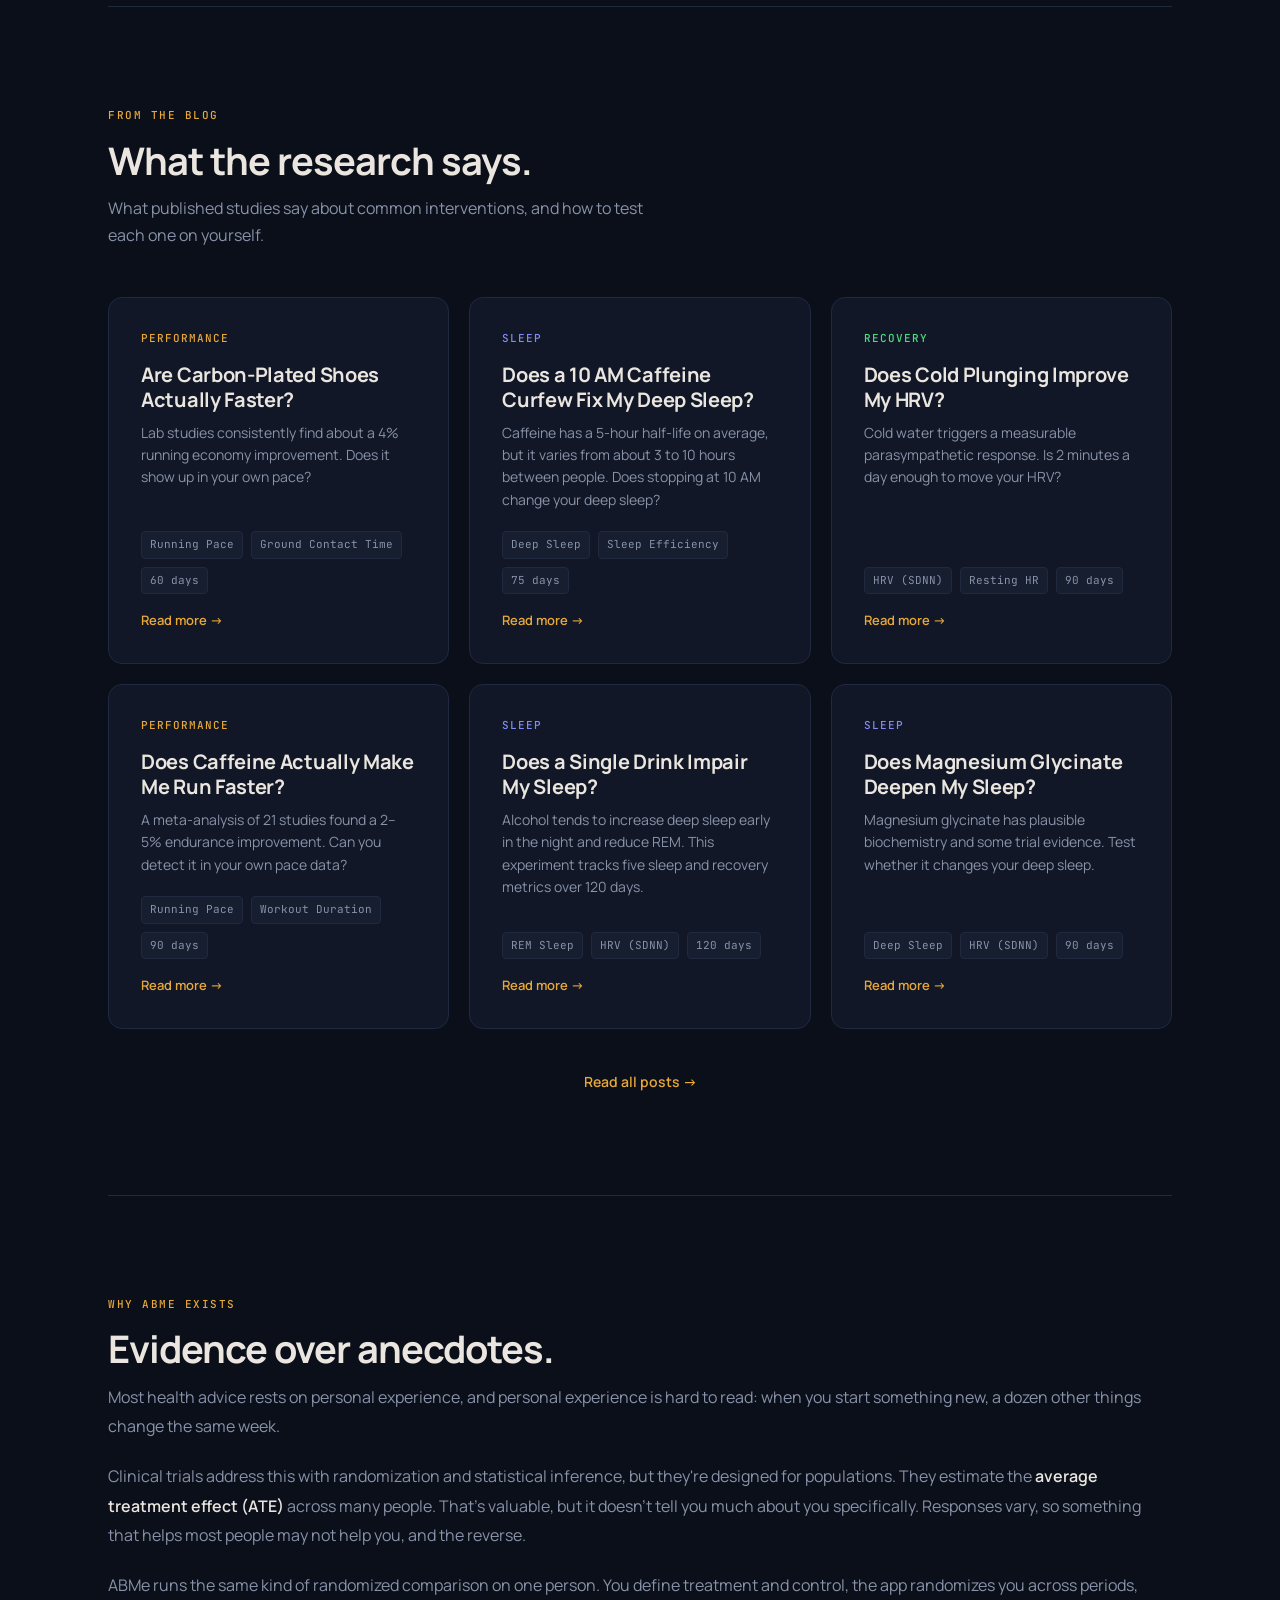
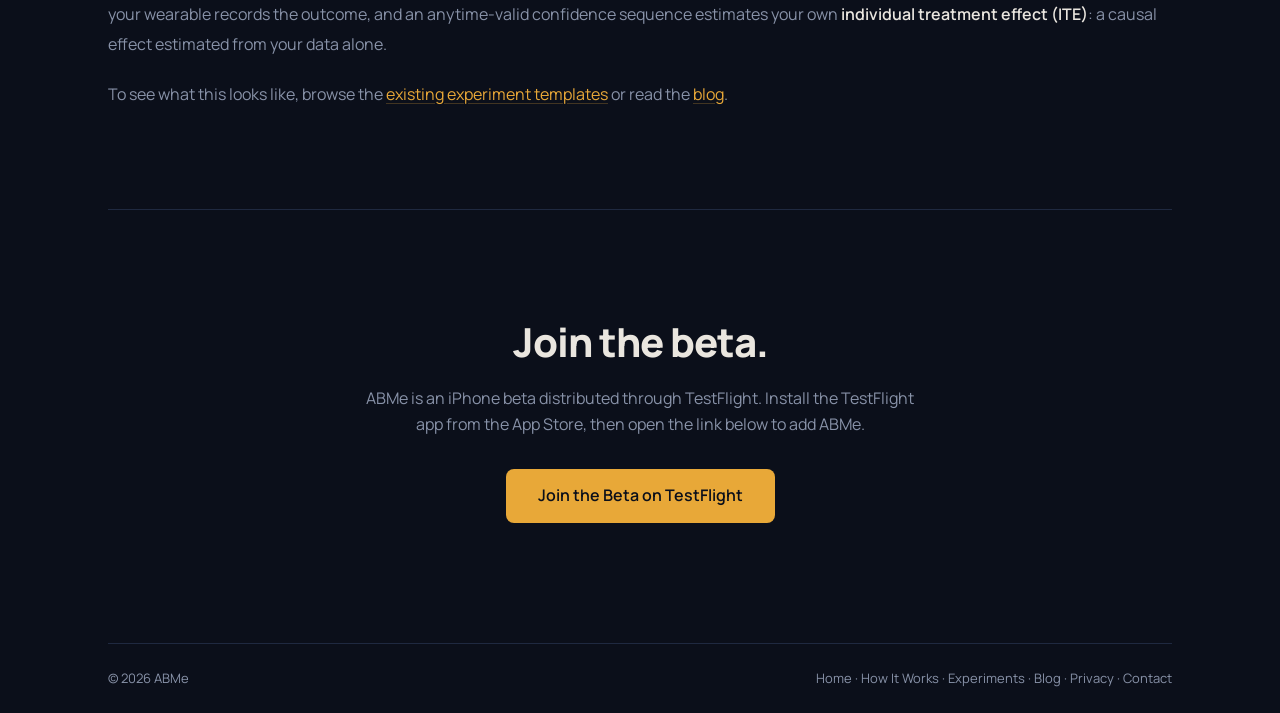
==== commit c8658fab: "Merge main (TestFlight link, PR #9) into claude/plainer-copy Co-Authored-By: Claude Fable 5.1 <norep" ====
--- a/index.html
+++ b/index.html
@@ -3,20 +3,20 @@
 <head>
 <meta charset="UTF-8">
 <meta name="viewport" content="width=device-width, initial-scale=1.0">
-<title>ABMe — The Experimentation Platform That Fits in Your Pocket</title>
-<meta name="description" content="ABMe turns your iPhone and wearable into a personal experimentation platform. Randomize what you do, let HealthKit measure the result, and get anytime-valid answers about what actually works for you.">
+<title>ABMe — The Personal Experimentation Platform</title>
+<meta name="description" content="ABMe runs randomized N-of-1 experiments on your iPhone. It randomizes each unit to treatment or control, reads outcomes from HealthKit, and estimates your individual treatment effect with an anytime-valid confidence sequence.">
 <link rel="canonical" href="https://getabme.com/">
 <meta property="og:type" content="website">
 <meta property="og:site_name" content="ABMe">
-<meta property="og:title" content="ABMe — The Experimentation Platform That Fits in Your Pocket">
-<meta property="og:description" content="ABMe turns your iPhone and wearable into a personal experimentation platform. Randomize what you do, let HealthKit measure the result, and get anytime-valid answers about what actually works for you.">
+<meta property="og:title" content="ABMe — The Personal Experimentation Platform">
+<meta property="og:description" content="ABMe runs randomized N-of-1 experiments on your iPhone. It randomizes each unit to treatment or control, reads outcomes from HealthKit, and estimates your individual treatment effect with an anytime-valid confidence sequence.">
 <meta property="og:url" content="https://getabme.com/">
 <meta property="og:image" content="https://getabme.com/og-image.png">
 <meta property="og:image:width" content="1200">
 <meta property="og:image:height" content="630">
 <meta name="twitter:card" content="summary_large_image">
-<meta name="twitter:title" content="ABMe — The Experimentation Platform That Fits in Your Pocket">
-<meta name="twitter:description" content="ABMe turns your iPhone and wearable into a personal experimentation platform. Randomize what you do, let HealthKit measure the result, and get anytime-valid answers about what actually works for you.">
+<meta name="twitter:title" content="ABMe — The Personal Experimentation Platform">
+<meta name="twitter:description" content="ABMe runs randomized N-of-1 experiments on your iPhone. It randomizes each unit to treatment or control, reads outcomes from HealthKit, and estimates your individual treatment effect with an anytime-valid confidence sequence.">
 <meta name="twitter:image" content="https://getabme.com/og-image.png">
 <link rel="icon" type="image/svg+xml" href="logo.svg">
 <link rel="preconnect" href="https://fonts.googleapis.com">
@@ -1235,8 +1235,8 @@
 <div class="container">
   <div class="hero">
     <div class="hero-text">
-      <h1>The <em>experimentation platform</em> that fits in your pocket.</h1>
-      <p class="hero-sub">Built on the same research and technology that powers A/B testing at the world's largest tech companies &mdash; <strong>ABMe brings rigorous experimentation to a single subject: you.</strong> Design randomized N-of-1 experiments, collect data from your wearable, and find out what actually works.</p>
+      <h1>The <em>personal</em> experimentation platform.</h1>
+      <p class="hero-sub">Randomized N-of-1 experiments with anytime-valid inference. ABMe randomizes each unit to treatment or control, reads the outcome from your wearable through HealthKit, and estimates your individual treatment effect with a confidence sequence you can monitor continuously.</p>
       <div class="hero-actions">
         <a href="https://testflight.apple.com/join/bu77RnGP" target="_blank" rel="noopener" class="btn-primary">Join the Beta</a>
         <a href="#why" class="btn-secondary">Learn More</a>
@@ -1266,13 +1266,13 @@
   <section id="why">
     <div class="section-tag">Why Experiment?</div>
     <h2 class="section-title">Tracking tells you <em style="font-style:normal;color:var(--accent)">what happened.</em><br>Experimentation tells you <em style="font-style:normal;color:var(--accent)">what caused it.</em></h2>
-    <p class="section-sub">You tried creatine for a month and your HRV "seemed better." But was it the creatine, or the extra sleep, or the season changing? Without randomization, you'll never know.</p>
+    <p class="section-sub">You tried creatine for a month and your HRV "seemed better." Was it the creatine, the extra sleep, or the season changing? Randomizing which days you take it separates those.</p>
 
     <div class="causation-grid">
       <div class="cause-card highlight">
         <div class="card-label">ABMe</div>
         <h3>Randomized Experimentation</h3>
-        <p>Each experimental unit is randomly assigned to treatment or control. Randomization eliminates confounders, isolating the causal effect of your intervention.</p>
+        <p>Each unit is randomly assigned to treatment or control. Randomization balances confounders in expectation, so the treatment–control contrast is an unbiased estimate of the causal effect.</p>
         <ul class="cause-list">
           <li><span class="icon-yes">&#10003;</span> True randomization per unit</li>
           <li><span class="icon-yes">&#10003;</span> Causal inference, not correlation</li>
@@ -1288,7 +1288,7 @@
           <li><span class="icon-no">&#10007;</span> Self-selected conditions</li>
           <li><span class="icon-no">&#10007;</span> Correlation only</li>
           <li><span class="icon-no">&#10007;</span> Manual data entry</li>
-          <li><span class="icon-no">&#10007;</span> Gut-feel conclusions</li>
+          <li><span class="icon-no">&#10007;</span> No measure of uncertainty</li>
         </ul>
       </div>
     </div>
@@ -1309,7 +1309,7 @@
   <section id="how">
     <div class="section-tag">How It Works</div>
     <h2 class="section-title">Four steps to your first experiment.</h2>
-    <p class="section-sub">Design once, then tap to randomize each period. ABMe handles assignment, data collection, and analysis automatically.</p>
+    <p class="section-sub">Design once, then tap to randomize each period.</p>
 
     <div class="steps-grid">
       <div class="step-card">
@@ -1320,7 +1320,7 @@
       <div class="step-card">
         <div class="step-num">02</div>
         <h3>Randomize</h3>
-        <p>Tap "Start Next Unit." ABMe randomly assigns you to treatment or control. No self-selection. No bias.</p>
+        <p>Tap "Start Next Unit." ABMe randomly assigns you to treatment or control.</p>
       </div>
       <div class="step-card">
         <div class="step-num">03</div>
@@ -1330,7 +1330,7 @@
       <div class="step-card">
         <div class="step-num">04</div>
         <h3>Learn</h3>
-        <p>Watch the confidence interval tighten over time. When it excludes zero, you've found a real personal effect.</p>
+        <p>The confidence sequence narrows as units accrue. It holds at every sample size, so you can check it daily and stop once it excludes zero, with the type I error rate still controlled.</p>
       </div>
     </div>
     <div class="posts-footer"><a href="how-it-works/index.html">New to experimenting? Read the plain-English guide &rarr;</a></div>
@@ -1347,48 +1347,40 @@
 <!-- ───── ML Variance Reduction ───── -->
 <div class="container">
   <section class="ml-section">
-    <div class="section-tag">Smarter Estimates</div>
-    <h2 class="section-title">Machine learning makes your experiments <em style="font-style:normal;color:var(--accent)">faster.</em></h2>
+    <div class="section-tag">Variance Reduction</div>
+    <h2 class="section-title">Regression adjustment makes the estimate <em style="font-style:normal;color:var(--accent)">tighter.</em></h2>
 
     <div class="ml-split">
       <div class="ml-text">
-        <p>Your health metrics don't exist in isolation. How well you slept last night affects your resting heart rate today. Yesterday's workout intensity shapes today's HRV. These day-to-day fluctuations add noise to your experiment &mdash; making it harder to detect the signal you're looking for.</p>
-        <p>ABMe uses machine learning to account for this. It trains a model on the metrics that capture your body's daily state &mdash; <strong>how well you slept, how hard you trained, how recovered you are</strong> &mdash; to predict what your outcome would have looked like regardless of your treatment assignment. By subtracting that prediction, the noise drops and the confidence band tightens.</p>
-        <p>The result: <strong>faster answers with the same statistical rigor.</strong> This is the same augmented estimator used by the world's most sophisticated experimentation platforms &mdash; now running on your phone.</p>
+        <p>Health metrics are autocorrelated and drift from day to day for reasons unrelated to the experiment. That variation inflates the variance of the effect estimate.</p>
+        <p>Before each unit is randomized, ABMe makes a one-step-ahead forecast of the outcome from a <strong>local-level state-space model fitted to your own history on that device</strong>. The forecast enters an augmented inverse-propensity-weighted (AIPW) estimator as a regression adjustment, removing the predictable part of the variation so the confidence sequence narrows faster.</p>
+        <p>The forecast uses only pre-treatment data and the assignment probabilities are known, so the estimator stays unbiased and the confidence sequence keeps its coverage however good or bad the forecast is. A better forecast only lowers the variance.</p>
       </div>
       <div class="ml-card">
         <div class="ml-metrics-flow">
-          <span class="ml-chip">Sleep Duration</span>
-          <span class="ml-chip">Deep Sleep</span>
-          <span class="ml-chip">Sleep Efficiency</span>
-          <span class="ml-chip">Active Calories</span>
-          <span class="ml-chip">Exercise Minutes</span>
-          <span class="ml-chip">Resting HR</span>
-          <span class="ml-chip">HRV</span>
-          <span class="ml-chip">Respiratory Rate</span>
-          <span class="ml-chip">Steps</span>
+          <span class="ml-chip">Pre-treatment history</span>
           <span class="ml-arrow">&rarr;</span>
-          <span class="ml-chip result">ML predictions</span>
+          <span class="ml-chip result">One-step forecast</span>
           <span class="ml-arrow">&rarr;</span>
-          <span class="ml-chip result">Noise removed</span>
+          <span class="ml-chip result">Lower variance</span>
         </div>
         <div style="margin-top: 16px;">
           <div class="ml-row">
-            <span class="ml-label">Standard</span>
+            <span class="ml-label">Unadjusted</span>
             <div class="ml-bar-track"><div class="ml-bar wide">wider uncertainty</div></div>
           </div>
         </div>
         <div>
           <div class="ml-row">
-            <span class="ml-label">With ML</span>
+            <span class="ml-label">Adjusted</span>
             <div class="ml-bar-track"><div class="ml-bar narrow">tighter bounds</div></div>
           </div>
         </div>
-        <div class="ml-diagram-label">Same data, same rigor &mdash; faster conclusions</div>
+        <div class="ml-diagram-label">Same data, same coverage, narrower interval</div>
         <canvas id="csCanvas" style="width:100%;height:140px;display:block;margin-top:20px;"></canvas>
         <div class="ml-cs-legend">
-          <span><span class="leg-swatch" style="background:rgba(232,168,56,0.25)"></span> Standard</span>
-          <span><span class="leg-swatch" style="background:rgba(74,143,232,0.5)"></span> With ML</span>
+          <span><span class="leg-swatch" style="background:rgba(232,168,56,0.25)"></span> Unadjusted</span>
+          <span><span class="leg-swatch" style="background:rgba(74,143,232,0.5)"></span> Adjusted</span>
         </div>
       </div>
     </div>
@@ -1463,7 +1455,7 @@
 
     <div class="healthkit-note">
       <div class="hk-icon">+</div>
-      <p><strong>Any device that writes to Apple HealthKit is supported.</strong> ABMe reads nearly 70 metric types directly from HealthKit &mdash; heart rate, HRV, sleep stages, blood oxygen, respiratory rate, VO2max, steps, workouts, and more. Zero manual entry.</p>
+      <p><strong>Any device that writes to Apple HealthKit is supported.</strong> ABMe reads nearly 70 metric types from HealthKit, including heart rate, HRV, sleep stages, blood oxygen, respiratory rate, VO2max, steps and workouts.</p>
     </div>
   </section>
 </div>
@@ -1473,9 +1465,8 @@
   <section id="privacy" class="privacy-section">
     <div class="section-tag">Privacy</div>
     <h2 class="privacy-headline">
-      <span class="line">Your body.</span>
-      <span class="line">Your experiment.</span>
-      <span class="line">Your <span class="em">data.</span></span>
+      <span class="line">Your data stays</span>
+      <span class="line">on your <span class="em">phone.</span></span>
     </h2>
     <p class="privacy-sub">ABMe runs without a backend, accounts, or analytics. Your health data never leaves your phone unless you choose to publish an experiment, and even then only that experiment's results are shared. <a href="privacy.html">Read the privacy policy.</a></p>
 
@@ -1508,8 +1499,8 @@
 <div class="container">
   <section class="community-section" id="community">
     <div class="section-tag">Community</div>
-    <h2 class="section-title">Share results. Replicate experiments. Build evidence.</h2>
-    <p class="community-sub">ABMe isn't just a personal tool. When you share your results, you contribute to a growing body of independent evidence. Followers can replicate your experiment with a single tap — no setup, no configuration. Over time, the community separates what works from what doesn't.</p>
+    <h2 class="section-title">Share an experiment, or run one someone else shared.</h2>
+    <p class="community-sub">Each person's experiment is independent. When several people run the same design, their individual treatment effects can be pooled into an estimate of the population average treatment effect.</p>
 
     <svg class="community-diagram cd-d" viewBox="0 0 320 320" xmlns="http://www.w3.org/2000/svg" role="img" aria-label="Five independent experiments each narrow their own confidence sequence and send the result to a central pooled estimate of the average treatment effect">
       <style>
@@ -1628,17 +1619,17 @@
       <div class="community-card">
         <span class="card-icon"><svg viewBox="0 0 24 24" fill="none" stroke="currentColor" stroke-width="1.75" stroke-linecap="round" stroke-linejoin="round" aria-hidden="true"><path d="M12 15V4"/><path d="M8 8l4-4 4 4"/><path d="M5 13v5a2 2 0 0 0 2 2h10a2 2 0 0 0 2-2v-5"/></svg></span>
         <h3>Share Your Results</h3>
-        <p>Publish your experiment as a branded result card — complete with your confidence sequence chart, effect size, and verdict. Share to Instagram, Twitter, iMessage, or anywhere.</p>
+        <p>Share a result card with your confidence sequence chart and effect size through the iOS share sheet.</p>
       </div>
       <div class="community-card">
         <span class="card-icon"><svg viewBox="0 0 24 24" fill="none" stroke="currentColor" stroke-width="1.75" stroke-linecap="round" stroke-linejoin="round" aria-hidden="true"><path d="M17 2l4 4-4 4"/><path d="M3 11V9a4 4 0 0 1 4-4h14"/><path d="M7 22l-4-4 4-4"/><path d="M21 13v2a4 4 0 0 1-4 4H3"/></svg></span>
-        <h3>One-Tap Replication</h3>
-        <p>See someone's results and want to try it yourself? Tap "Replicate" to download their experiment template pre-configured. Just hit Start and begin your own trial. No setup required.</p>
+        <h3>Run the Same Design</h3>
+        <p>Open a shared experiment link to load the same design into ABMe, then run it on yourself.</p>
       </div>
       <div class="community-card">
         <span class="card-icon"><svg viewBox="0 0 24 24" fill="none" stroke="currentColor" stroke-width="1.75" stroke-linecap="round" stroke-linejoin="round" aria-hidden="true"><path d="M4 20h16"/><rect x="6" y="11" width="3" height="9"/><rect x="10.5" y="6" width="3" height="14"/><rect x="15" y="14" width="3" height="6"/></svg></span>
-        <h3>Decentralized Evidence <span class="roadmap-tag">Roadmap</span></h3>
-        <p>Today, sharing and replication happen one experiment at a time. The goal is to pool independent replications so an experiment page can say "42 people tried this. 71% found a significant effect on deep sleep." That is a decentralized clinical trial.</p>
+        <h3>Pooled Results <span class="roadmap-tag">Roadmap</span></h3>
+        <p>Today, each experiment stands alone. The plan is to pool independent experiments on the same design into a population average treatment effect.</p>
       </div>
     </div>
 
@@ -1691,14 +1682,14 @@
 <div class="container">
   <section class="posts-section">
     <div class="section-tag">From the Blog</div>
-    <h2 class="section-title">The science behind common interventions.</h2>
-    <p class="section-sub">Deep dives on the research behind popular interventions &mdash; what the studies show, what the typical effect sizes look like, and why averages may not predict your personal response.</p>
+    <h2 class="section-title">What the research says.</h2>
+    <p class="section-sub">What published studies say about common interventions, and how to test each one on yourself.</p>
     <div class="posts-grid">
 
       <a href="blog/racing-shoes.html" class="post-card">
         <div class="post-cat cat-performance">Performance</div>
         <h3>Are Carbon-Plated Shoes Actually Faster?</h3>
-        <p class="post-hyp">The Vaporfly revolution changed marathon racing forever. A 4% running economy improvement is one of the most replicated findings in sports science. But does it hold for your stride?</p>
+        <p class="post-hyp">Lab studies consistently find about a 4% running economy improvement. Does it show up in your own pace?</p>
         <div class="post-meta">
           <span class="post-tag">Running Pace</span>
           <span class="post-tag">Ground Contact Time</span>
@@ -1710,7 +1701,7 @@
       <a href="blog/caffeine-curfew-sleep.html" class="post-card">
         <div class="post-cat cat-sleep">Sleep</div>
         <h3>Does a 10 AM Caffeine Curfew Fix My Deep Sleep?</h3>
-        <p class="post-hyp">Caffeine has a 5-hour half-life, but genetic variation means yours could be 3 or 10. This experiment produced the largest detectable effect of any sleep intervention we tested.</p>
+        <p class="post-hyp">Caffeine has a 5-hour half-life on average, but it varies from about 3 to 10 hours between people. Does stopping at 10 AM change your deep sleep?</p>
         <div class="post-meta">
           <span class="post-tag">Deep Sleep</span>
           <span class="post-tag">Sleep Efficiency</span>
@@ -1722,7 +1713,7 @@
       <a href="blog/cold-plunge-recovery.html" class="post-card">
         <div class="post-cat cat-recovery">Recovery</div>
         <h3>Does Cold Plunging Improve My HRV?</h3>
-        <p class="post-hyp">Cold water immersion has exploded in popularity with 334% search growth. The parasympathetic activation is real &mdash; but is 2 minutes enough to move your heart rate variability?</p>
+        <p class="post-hyp">Cold water triggers a measurable parasympathetic response. Is 2 minutes a day enough to move your HRV?</p>
         <div class="post-meta">
           <span class="post-tag">HRV (SDNN)</span>
           <span class="post-tag">Resting HR</span>
@@ -1734,7 +1725,7 @@
       <a href="blog/pre-workout-running.html" class="post-card">
         <div class="post-cat cat-performance">Performance</div>
         <h3>Does Caffeine Actually Make Me Run Faster?</h3>
-        <p class="post-hyp">The most studied ergogenic aid in sports science meets Apple Watch running metrics. A meta-analysis of 21 studies shows 2&ndash;5% endurance improvement &mdash; can you detect it in your own pace data?</p>
+        <p class="post-hyp">A meta-analysis of 21 studies found a 2&ndash;5% endurance improvement. Can you detect it in your own pace data?</p>
         <div class="post-meta">
           <span class="post-tag">Running Pace</span>
           <span class="post-tag">Workout Duration</span>
@@ -1746,7 +1737,7 @@
       <a href="blog/alcohol-sleep.html" class="post-card">
         <div class="post-cat cat-sleep">Sleep</div>
         <h3>Does a Single Drink Impair My Sleep?</h3>
-        <p class="post-hyp">Alcohol's effect on sleep is surprisingly complex: it increases deep sleep but devastates REM. Five metrics tracked over 120 days reveal a nuanced picture most sleep trackers miss.</p>
+        <p class="post-hyp">Alcohol tends to increase deep sleep early in the night and reduce REM. This experiment tracks five sleep and recovery metrics over 120 days.</p>
         <div class="post-meta">
           <span class="post-tag">REM Sleep</span>
           <span class="post-tag">HRV (SDNN)</span>
@@ -1758,7 +1749,7 @@
       <a href="blog/magnesium-deep-sleep.html" class="post-card">
         <div class="post-cat cat-sleep">Sleep</div>
         <h3>Does Magnesium Glycinate Deepen My Sleep?</h3>
-        <p class="post-hyp">Huberman's #1 sleep supplement recommendation has plausible biochemistry and growing trial evidence. Instead of trusting a population average, run the experiment on yourself.</p>
+        <p class="post-hyp">Magnesium glycinate has plausible biochemistry and some trial evidence. Test whether it changes your deep sleep.</p>
         <div class="post-meta">
           <span class="post-tag">Deep Sleep</span>
           <span class="post-tag">HRV (SDNN)</span>
@@ -1778,11 +1769,10 @@
     <div class="section-tag">Why ABMe Exists</div>
     <h2 class="section-title">Evidence over anecdotes.</h2>
     <div class="manifesto-body">
-      <p>There's no shortage of wellness advice. Podcasters, coaches, and influencers recommend protocols they believe in, often based on personal experience or emerging research. The challenge is that personal experience is unreliable. Without controlled comparison, it's difficult to separate real effects from personal bias or the dozen other things that changed the same week you started a new supplement.</p>
-      <p>Clinical trials address this with randomization and statistical inference, but they're designed for populations. They estimate the <strong>average treatment effect (ATE)</strong> across many people. That's valuable, but it doesn't tell you much about you specifically. Individual responses to interventions vary widely &mdash; a protocol that helps most people may not help you, and one that fails on average may work well for your particular biology.</p>
-      <p>ABMe brings this rigor to the individual through N-of-1 trials. You define a treatment and control condition, the app randomizes you across periods, your wearable collects the outcomes, and valid statistical inference gives you a real estimate of your own <strong>individual treatment effect (ITE)</strong> &mdash; not a population average, but a causal effect estimated from your own data.</p>
-      <p>The community layer makes this more useful over time. If you recommend a protocol, you can share a properly conducted experiment &mdash; not a testimonial. If you're considering trying someone else's protocol, you can run it yourself and see if the effect replicates. As more people run the same experiments, the community accumulates independent replications. Interventions that consistently produce effects across different people become easy to distinguish from those that don't.</p>
-      <p>To see what this looks like in practice, peruse our <a href="experiments/index.html">existing experiment templates</a> or read our <a href="blog/index.html">blog posts</a>.</p>
+      <p>Most health advice rests on personal experience, and personal experience is hard to read: when you start something new, a dozen other things change the same week.</p>
+      <p>Clinical trials address this with randomization and statistical inference, but they're designed for populations. They estimate the <strong>average treatment effect (ATE)</strong> across many people. That's valuable, but it doesn't tell you much about you specifically. Responses vary, so something that helps most people may not help you, and the reverse.</p>
+      <p>ABMe runs the same kind of randomized comparison on one person. You define treatment and control, the app randomizes you across periods, your wearable records the outcome, and an anytime-valid confidence sequence estimates your own <strong>individual treatment effect (ITE)</strong>: a causal effect estimated from your data alone.</p>
+            <p>To see what this looks like, browse the <a href="experiments/index.html">existing experiment templates</a> or read the <a href="blog/index.html">blog</a>.</p>
     </div>
   </section>
 </div>
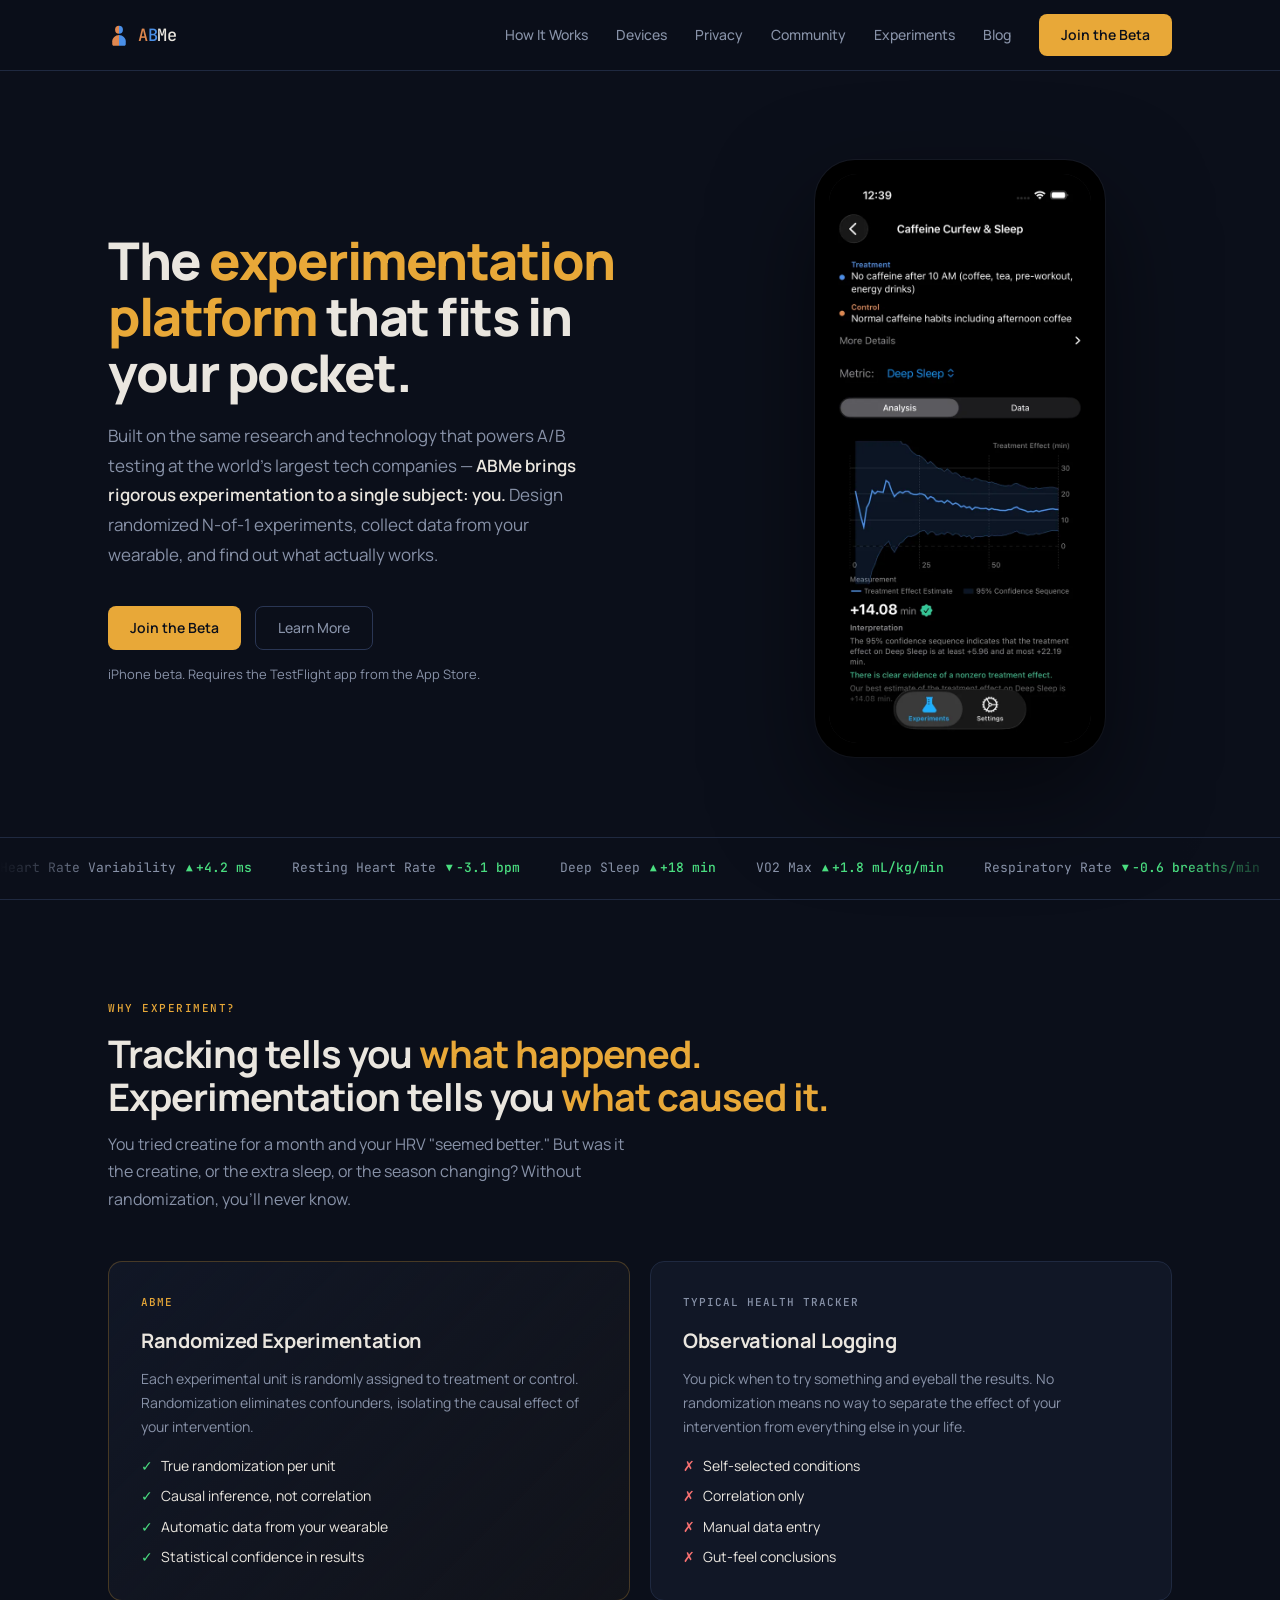
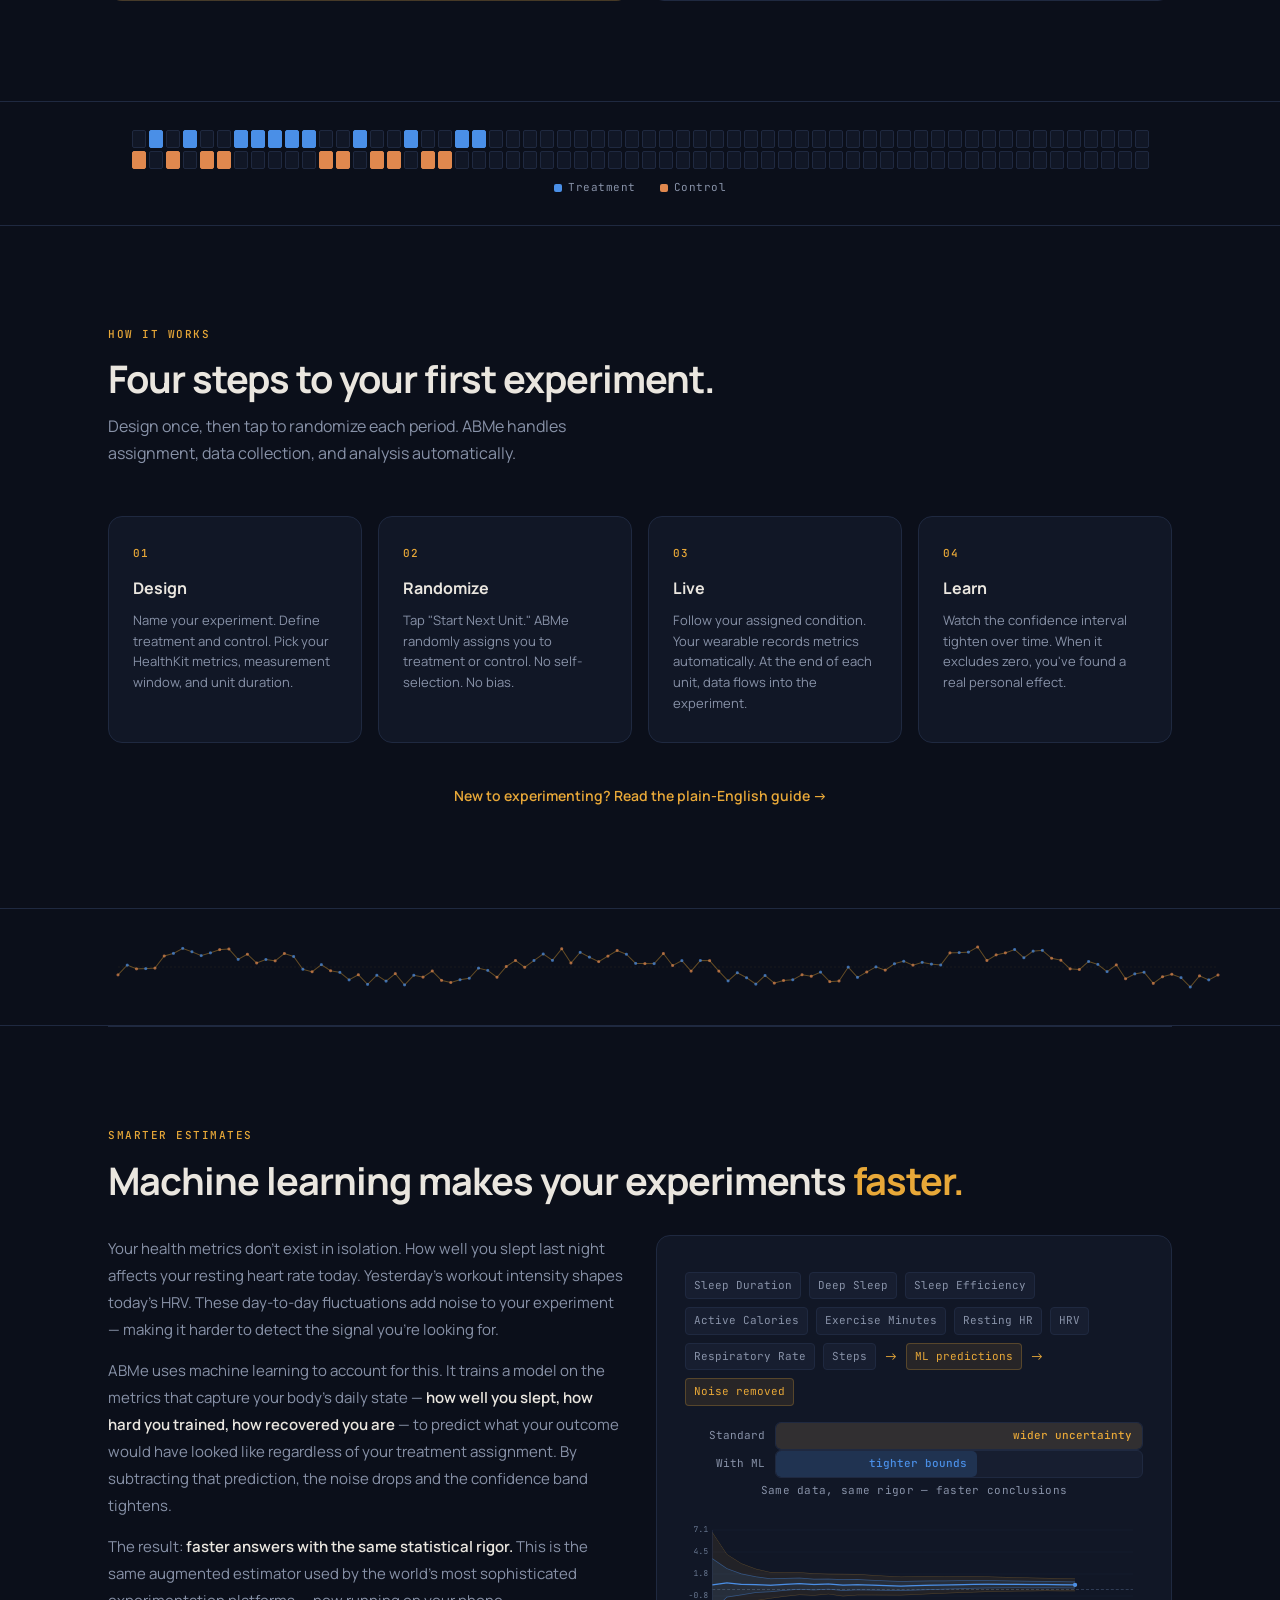
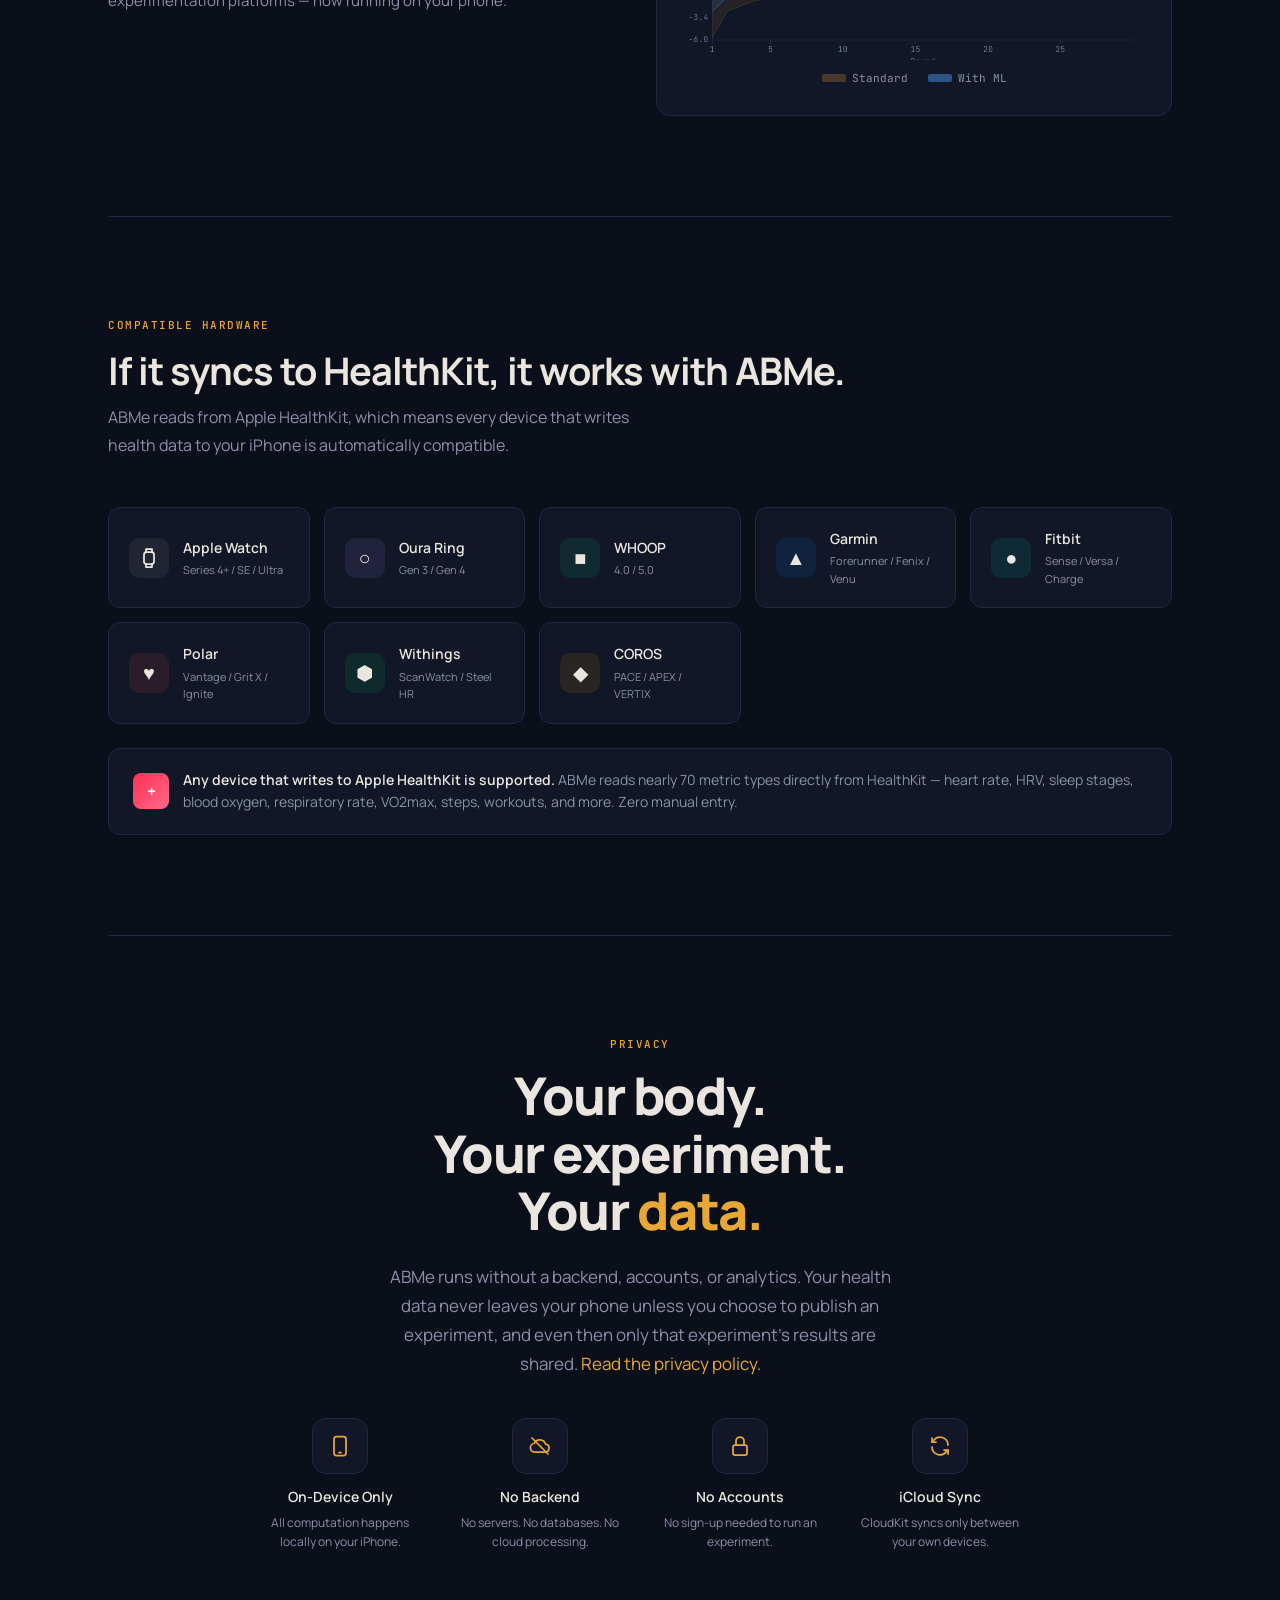
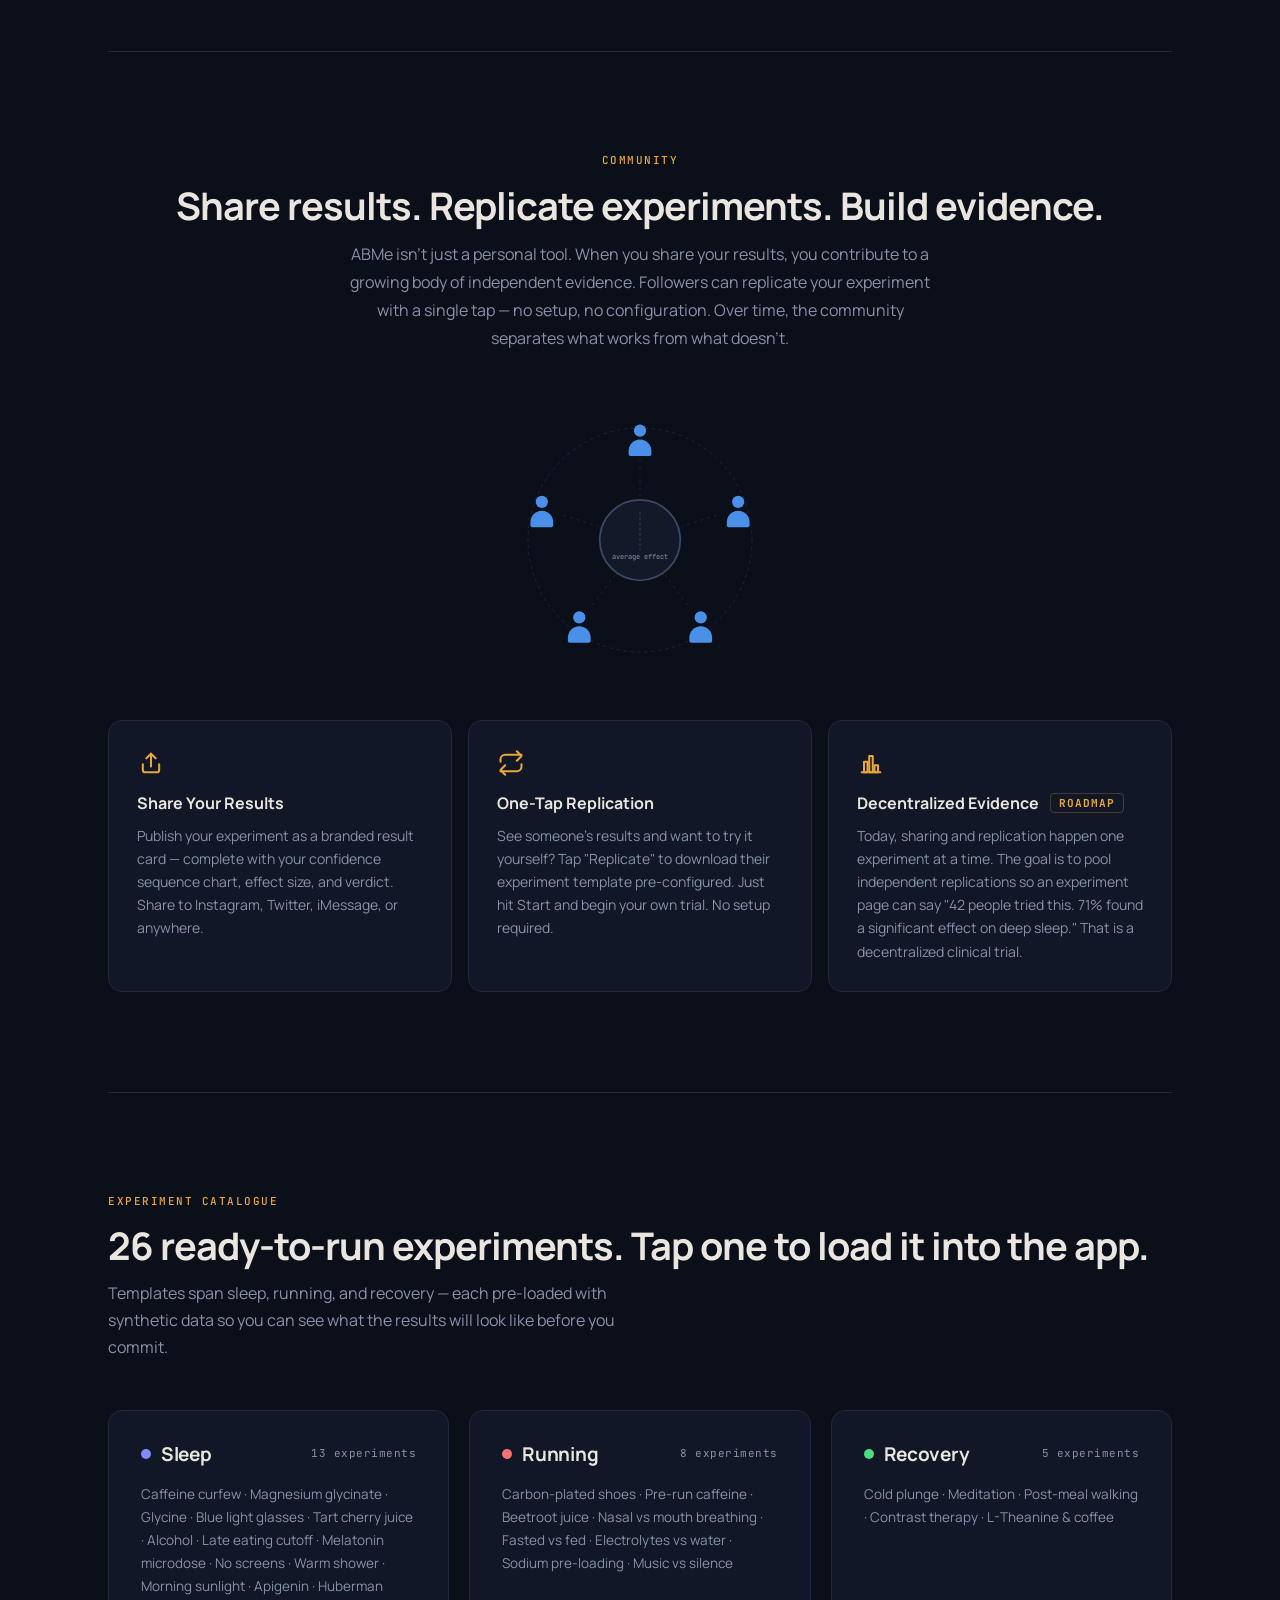
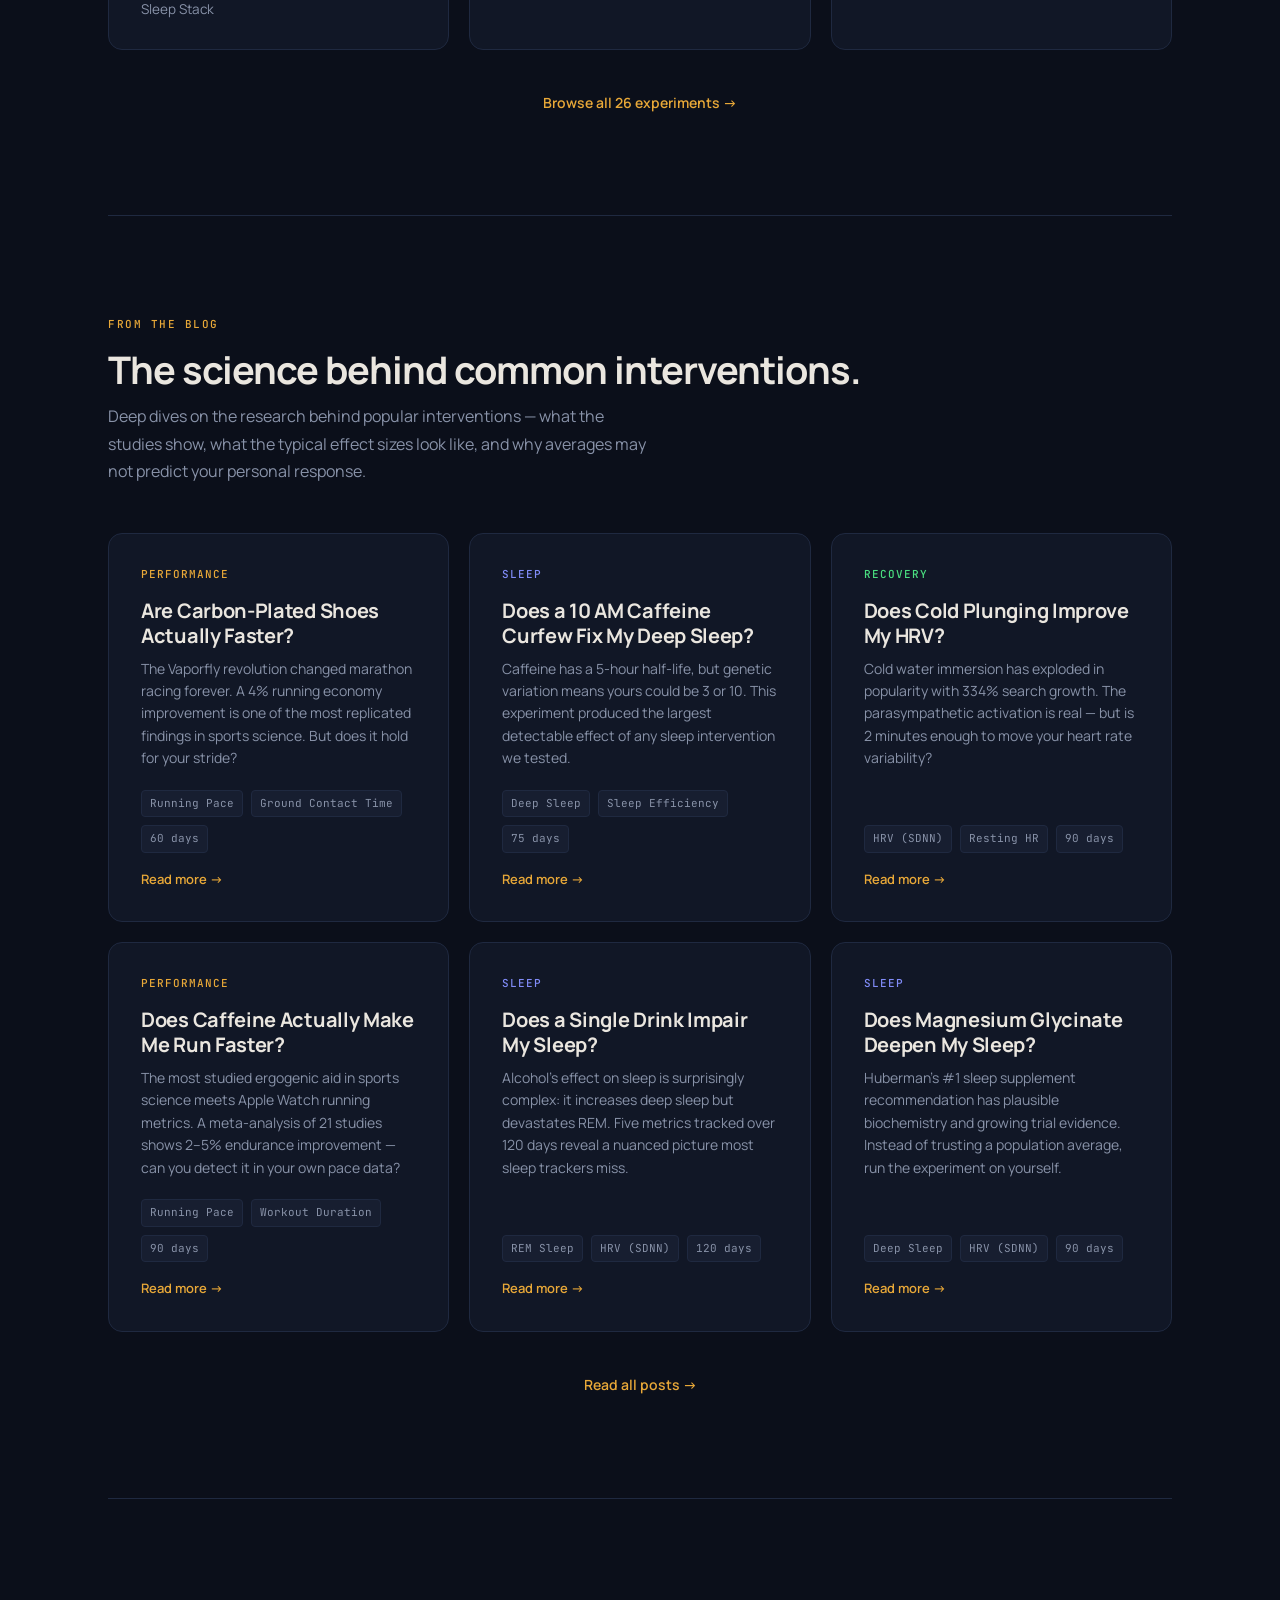
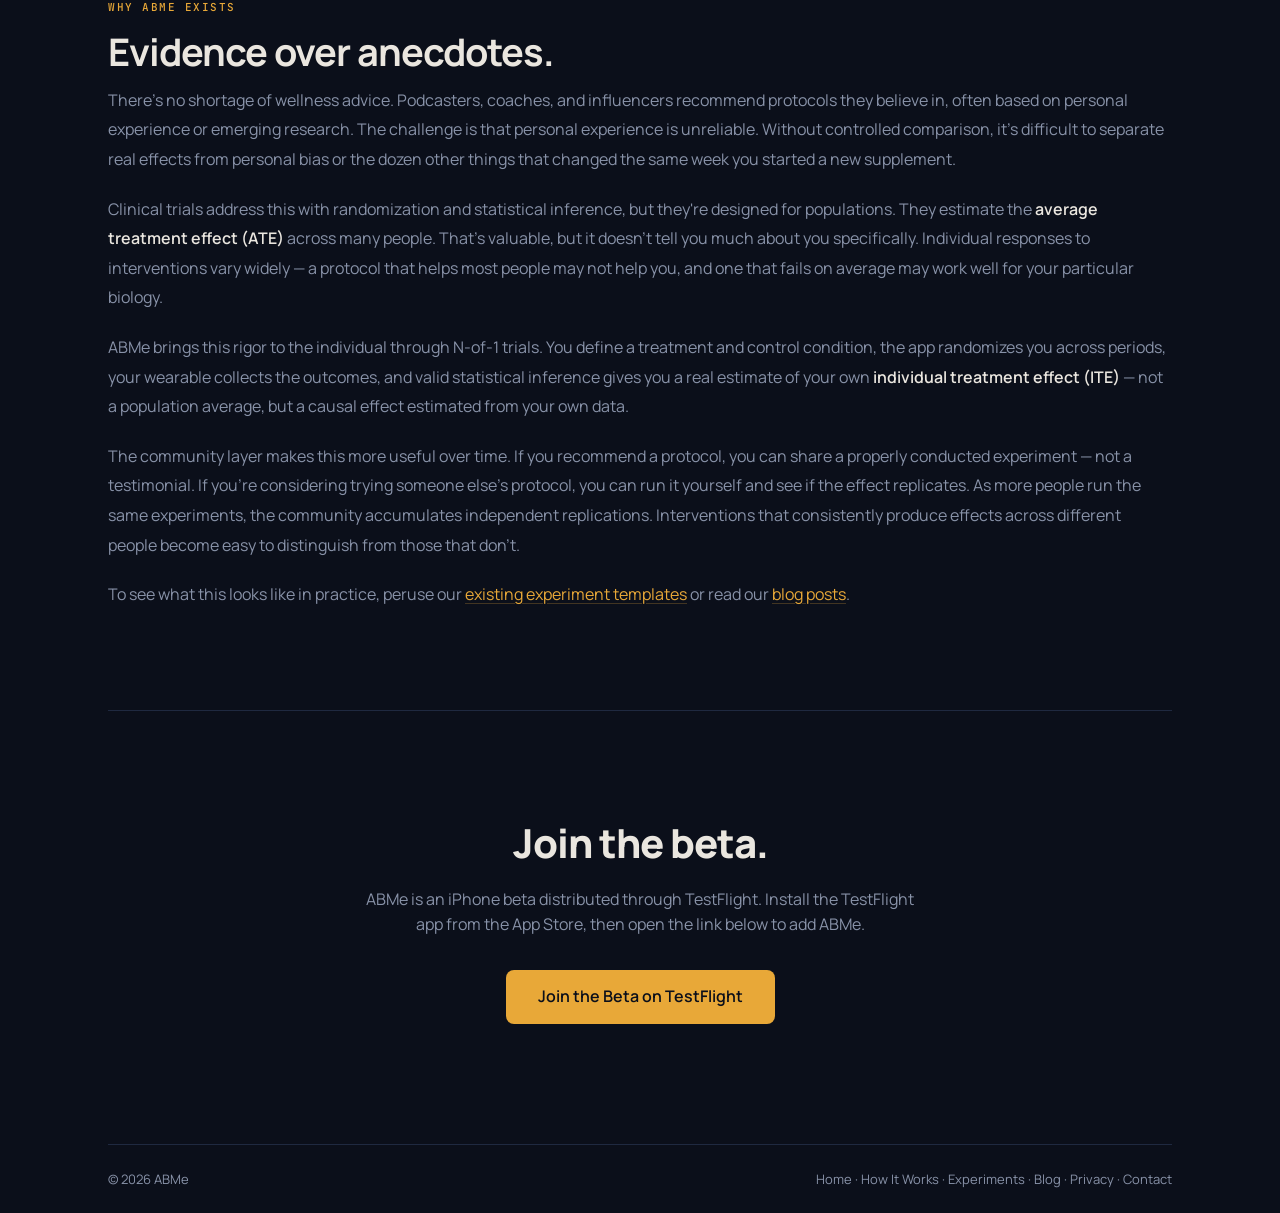
==== commit 7cc09720: "Make the site readable by search engines and LLM crawlers - Pre-render the experiment catalogue into" ====
--- a/index.html
+++ b/index.html
@@ -3,20 +3,20 @@
 <head>
 <meta charset="UTF-8">
 <meta name="viewport" content="width=device-width, initial-scale=1.0">
-<title>ABMe — The Personal Experimentation Platform</title>
-<meta name="description" content="ABMe runs randomized N-of-1 experiments on your iPhone. It randomizes each unit to treatment or control, reads outcomes from HealthKit, and estimates your individual treatment effect with an anytime-valid confidence sequence.">
+<title>ABMe — The Experimentation Platform That Fits in Your Pocket</title>
+<meta name="description" content="ABMe turns your iPhone and wearable into a personal experimentation platform. Randomize what you do, let HealthKit measure the result, and get anytime-valid answers about what actually works for you.">
 <link rel="canonical" href="https://getabme.com/">
 <meta property="og:type" content="website">
 <meta property="og:site_name" content="ABMe">
-<meta property="og:title" content="ABMe — The Personal Experimentation Platform">
-<meta property="og:description" content="ABMe runs randomized N-of-1 experiments on your iPhone. It randomizes each unit to treatment or control, reads outcomes from HealthKit, and estimates your individual treatment effect with an anytime-valid confidence sequence.">
+<meta property="og:title" content="ABMe — The Experimentation Platform That Fits in Your Pocket">
+<meta property="og:description" content="ABMe turns your iPhone and wearable into a personal experimentation platform. Randomize what you do, let HealthKit measure the result, and get anytime-valid answers about what actually works for you.">
 <meta property="og:url" content="https://getabme.com/">
 <meta property="og:image" content="https://getabme.com/og-image.png">
 <meta property="og:image:width" content="1200">
 <meta property="og:image:height" content="630">
 <meta name="twitter:card" content="summary_large_image">
-<meta name="twitter:title" content="ABMe — The Personal Experimentation Platform">
-<meta name="twitter:description" content="ABMe runs randomized N-of-1 experiments on your iPhone. It randomizes each unit to treatment or control, reads outcomes from HealthKit, and estimates your individual treatment effect with an anytime-valid confidence sequence.">
+<meta name="twitter:title" content="ABMe — The Experimentation Platform That Fits in Your Pocket">
+<meta name="twitter:description" content="ABMe turns your iPhone and wearable into a personal experimentation platform. Randomize what you do, let HealthKit measure the result, and get anytime-valid answers about what actually works for you.">
 <meta name="twitter:image" content="https://getabme.com/og-image.png">
 <link rel="icon" type="image/svg+xml" href="logo.svg">
 <link rel="preconnect" href="https://fonts.googleapis.com">
@@ -1209,20 +1209,23 @@
     .device-info p { font-size: 11px; }
   }
 </style>
+<script type="application/ld+json">
+{"@context": "https://schema.org", "@graph": [{"@type": "Organization", "@id": "https://getabme.com/#organization", "name": "ABMe", "url": "https://getabme.com/", "logo": {"@type": "ImageObject", "url": "https://getabme.com/logo.svg"}, "email": "support@getabme.com"}, {"@type": "WebSite", "@id": "https://getabme.com/#website", "url": "https://getabme.com/", "name": "ABMe", "description": "The personal experimentation platform.", "publisher": {"@id": "https://getabme.com/#organization"}, "inLanguage": "en"}, {"@type": "SoftwareApplication", "@id": "https://getabme.com/#app", "name": "ABMe", "operatingSystem": "iOS", "applicationCategory": "HealthApplication", "description": "ABMe is an iPhone app for randomized N-of-1 experiments. It randomizes each unit (a night, a day, a workout or another period) to treatment or control, reads the outcome from Apple HealthKit, and estimates the individual treatment effect with an anytime-valid confidence sequence. Regression adjustment from a forecast of each unit's outcome reduces the variance of the estimate.", "url": "https://getabme.com/", "installUrl": "https://testflight.apple.com/join/bu77RnGP", "softwareVersion": "beta", "screenshot": "https://getabme.com/app-screenshot.png", "featureList": ["Randomized assignment of each unit to treatment or control", "Outcomes read from Apple HealthKit", "Anytime-valid confidence sequences for the individual treatment effect", "Regression adjustment with a one-step-ahead forecast", "26 ready-made experiment templates", "On-device storage, no accounts"], "author": {"@id": "https://getabme.com/#organization"}, "publisher": {"@id": "https://getabme.com/#organization"}}, {"@type": "WebPage", "@id": "https://getabme.com/#webpage", "url": "https://getabme.com/", "name": "The Experimentation Platform That Fits in Your Pocket", "description": "ABMe turns your iPhone and wearable into a personal experimentation platform. Randomize what you do, let HealthKit measure the result, and get anytime-valid answers about what actually works for you.", "isPartOf": {"@id": "https://getabme.com/#website"}, "about": {"@id": "https://getabme.com/#app"}, "inLanguage": "en"}]}
+</script>
 </head>
 <body>
 
 <!-- ───── Nav ───── -->
 <nav>
   <div class="nav-inner">
-    <a class="logo" href="index.html"><svg width="22" height="24" viewBox="0 0 200 220" xmlns="http://www.w3.org/2000/svg" aria-hidden="true"><defs><clipPath id="nl"><rect x="0" y="0" width="100" height="220"/></clipPath><clipPath id="nr"><rect x="100" y="0" width="100" height="220"/></clipPath></defs><circle cx="100" cy="62" r="36" clip-path="url(#nl)" fill="rgb(224,135,79)"/><circle cx="100" cy="62" r="36" clip-path="url(#nr)" fill="rgb(74,143,232)"/><path d="M100,110 C65,110 38,138 38,168 L38,195 C38,203 44,209 52,209 L100,209 Z" clip-path="url(#nl)" fill="rgb(224,135,79)"/><path d="M100,110 C135,110 162,138 162,168 L162,195 C162,203 156,209 148,209 L100,209 Z" clip-path="url(#nr)" fill="rgb(74,143,232)"/></svg><span><span class="a">A</span><span class="b">B</span>Me</span></a>
+    <a class="logo" href="/"><svg width="22" height="24" viewBox="0 0 200 220" xmlns="http://www.w3.org/2000/svg" aria-hidden="true"><defs><clipPath id="nl"><rect x="0" y="0" width="100" height="220"/></clipPath><clipPath id="nr"><rect x="100" y="0" width="100" height="220"/></clipPath></defs><circle cx="100" cy="62" r="36" clip-path="url(#nl)" fill="rgb(224,135,79)"/><circle cx="100" cy="62" r="36" clip-path="url(#nr)" fill="rgb(74,143,232)"/><path d="M100,110 C65,110 38,138 38,168 L38,195 C38,203 44,209 52,209 L100,209 Z" clip-path="url(#nl)" fill="rgb(224,135,79)"/><path d="M100,110 C135,110 162,138 162,168 L162,195 C162,203 156,209 148,209 L100,209 Z" clip-path="url(#nr)" fill="rgb(74,143,232)"/></svg><span><span class="a">A</span><span class="b">B</span>Me</span></a>
     <div class="nav-links" id="nav-menu">
-      <a href="how-it-works/index.html">How It Works</a>
+      <a href="/how-it-works/">How It Works</a>
       <a href="#hardware" class="nav-anchor">Devices</a>
       <a href="#privacy" class="nav-anchor">Privacy</a>
       <a href="#community" class="nav-anchor">Community</a>
-      <a href="experiments/index.html">Experiments</a>
-      <a href="blog/index.html">Blog</a>
+      <a href="/experiments/">Experiments</a>
+      <a href="/blog/">Blog</a>
     </div>
     <div class="nav-right">
       <a href="https://testflight.apple.com/join/bu77RnGP" target="_blank" rel="noopener" class="btn-primary">Join the Beta</a>
@@ -1235,8 +1238,8 @@
 <div class="container">
   <div class="hero">
     <div class="hero-text">
-      <h1>The <em>personal</em> experimentation platform.</h1>
-      <p class="hero-sub">Randomized N-of-1 experiments with anytime-valid inference. ABMe randomizes each unit to treatment or control, reads the outcome from your wearable through HealthKit, and estimates your individual treatment effect with a confidence sequence you can monitor continuously.</p>
+      <h1>The <em>experimentation platform</em> that fits in your pocket.</h1>
+      <p class="hero-sub">Built on the same research and technology that powers A/B testing at the world's largest tech companies &mdash; <strong>ABMe brings rigorous experimentation to a single subject: you.</strong> Design randomized N-of-1 experiments, collect data from your wearable, and find out what actually works.</p>
       <div class="hero-actions">
         <a href="https://testflight.apple.com/join/bu77RnGP" target="_blank" rel="noopener" class="btn-primary">Join the Beta</a>
         <a href="#why" class="btn-secondary">Learn More</a>
@@ -1248,7 +1251,7 @@
     <div class="iphone">
       <div class="iphone-notch"></div>
       <div class="iphone-screen">
-        <img src="app-screenshot.png" alt="ABMe showing a statistically significant +14 minute deep sleep increase from a 10 AM caffeine curfew" width="1206" height="2622" style="width:100%;height:auto;display:block;">
+        <picture><source type="image/webp" srcset="app-screenshot.webp"><img src="app-screenshot.png" alt="ABMe showing a statistically significant +14 minute deep sleep increase from a 10 AM caffeine curfew" fetchpriority="high" width="1206" height="2622" style="width:100%;height:auto;display:block;"></picture>
       </div>
     </div>
   </div>
@@ -1266,13 +1269,13 @@
   <section id="why">
     <div class="section-tag">Why Experiment?</div>
     <h2 class="section-title">Tracking tells you <em style="font-style:normal;color:var(--accent)">what happened.</em><br>Experimentation tells you <em style="font-style:normal;color:var(--accent)">what caused it.</em></h2>
-    <p class="section-sub">You tried creatine for a month and your HRV "seemed better." Was it the creatine, the extra sleep, or the season changing? Randomizing which days you take it separates those.</p>
+    <p class="section-sub">You tried creatine for a month and your HRV "seemed better." But was it the creatine, or the extra sleep, or the season changing? Without randomization, you'll never know.</p>
 
     <div class="causation-grid">
       <div class="cause-card highlight">
         <div class="card-label">ABMe</div>
         <h3>Randomized Experimentation</h3>
-        <p>Each unit is randomly assigned to treatment or control. Randomization balances confounders in expectation, so the treatment–control contrast is an unbiased estimate of the causal effect.</p>
+        <p>Each experimental unit is randomly assigned to treatment or control. Randomization eliminates confounders, isolating the causal effect of your intervention.</p>
         <ul class="cause-list">
           <li><span class="icon-yes">&#10003;</span> True randomization per unit</li>
           <li><span class="icon-yes">&#10003;</span> Causal inference, not correlation</li>
@@ -1288,7 +1291,7 @@
           <li><span class="icon-no">&#10007;</span> Self-selected conditions</li>
           <li><span class="icon-no">&#10007;</span> Correlation only</li>
           <li><span class="icon-no">&#10007;</span> Manual data entry</li>
-          <li><span class="icon-no">&#10007;</span> No measure of uncertainty</li>
+          <li><span class="icon-no">&#10007;</span> Gut-feel conclusions</li>
         </ul>
       </div>
     </div>
@@ -1309,7 +1312,7 @@
   <section id="how">
     <div class="section-tag">How It Works</div>
     <h2 class="section-title">Four steps to your first experiment.</h2>
-    <p class="section-sub">Design once, then tap to randomize each period.</p>
+    <p class="section-sub">Design once, then tap to randomize each period. ABMe handles assignment, data collection, and analysis automatically.</p>
 
     <div class="steps-grid">
       <div class="step-card">
@@ -1320,7 +1323,7 @@
       <div class="step-card">
         <div class="step-num">02</div>
         <h3>Randomize</h3>
-        <p>Tap "Start Next Unit." ABMe randomly assigns you to treatment or control.</p>
+        <p>Tap "Start Next Unit." ABMe randomly assigns you to treatment or control. No self-selection. No bias.</p>
       </div>
       <div class="step-card">
         <div class="step-num">03</div>
@@ -1330,10 +1333,10 @@
       <div class="step-card">
         <div class="step-num">04</div>
         <h3>Learn</h3>
-        <p>The confidence sequence narrows as units accrue. It holds at every sample size, so you can check it daily and stop once it excludes zero, with the type I error rate still controlled.</p>
+        <p>Watch the confidence interval tighten over time. When it excludes zero, you've found a real personal effect.</p>
       </div>
     </div>
-    <div class="posts-footer"><a href="how-it-works/index.html">New to experimenting? Read the plain-English guide &rarr;</a></div>
+    <div class="posts-footer"><a href="/how-it-works/">New to experimenting? Read the plain-English guide &rarr;</a></div>
   </section>
 </div>
 
@@ -1347,40 +1350,48 @@
 <!-- ───── ML Variance Reduction ───── -->
 <div class="container">
   <section class="ml-section">
-    <div class="section-tag">Variance Reduction</div>
-    <h2 class="section-title">Regression adjustment makes the estimate <em style="font-style:normal;color:var(--accent)">tighter.</em></h2>
+    <div class="section-tag">Smarter Estimates</div>
+    <h2 class="section-title">Machine learning makes your experiments <em style="font-style:normal;color:var(--accent)">faster.</em></h2>
 
     <div class="ml-split">
       <div class="ml-text">
-        <p>Health metrics are autocorrelated and drift from day to day for reasons unrelated to the experiment. That variation inflates the variance of the effect estimate.</p>
-        <p>Before each unit is randomized, ABMe makes a one-step-ahead forecast of the outcome from a <strong>local-level state-space model fitted to your own history on that device</strong>. The forecast enters an augmented inverse-propensity-weighted (AIPW) estimator as a regression adjustment, removing the predictable part of the variation so the confidence sequence narrows faster.</p>
-        <p>The forecast uses only pre-treatment data and the assignment probabilities are known, so the estimator stays unbiased and the confidence sequence keeps its coverage however good or bad the forecast is. A better forecast only lowers the variance.</p>
+        <p>Your health metrics don't exist in isolation. How well you slept last night affects your resting heart rate today. Yesterday's workout intensity shapes today's HRV. These day-to-day fluctuations add noise to your experiment &mdash; making it harder to detect the signal you're looking for.</p>
+        <p>ABMe uses machine learning to account for this. It trains a model on the metrics that capture your body's daily state &mdash; <strong>how well you slept, how hard you trained, how recovered you are</strong> &mdash; to predict what your outcome would have looked like regardless of your treatment assignment. By subtracting that prediction, the noise drops and the confidence band tightens.</p>
+        <p>The result: <strong>faster answers with the same statistical rigor.</strong> This is the same augmented estimator used by the world's most sophisticated experimentation platforms &mdash; now running on your phone.</p>
       </div>
       <div class="ml-card">
         <div class="ml-metrics-flow">
-          <span class="ml-chip">Pre-treatment history</span>
+          <span class="ml-chip">Sleep Duration</span>
+          <span class="ml-chip">Deep Sleep</span>
+          <span class="ml-chip">Sleep Efficiency</span>
+          <span class="ml-chip">Active Calories</span>
+          <span class="ml-chip">Exercise Minutes</span>
+          <span class="ml-chip">Resting HR</span>
+          <span class="ml-chip">HRV</span>
+          <span class="ml-chip">Respiratory Rate</span>
+          <span class="ml-chip">Steps</span>
           <span class="ml-arrow">&rarr;</span>
-          <span class="ml-chip result">One-step forecast</span>
+          <span class="ml-chip result">ML predictions</span>
           <span class="ml-arrow">&rarr;</span>
-          <span class="ml-chip result">Lower variance</span>
+          <span class="ml-chip result">Noise removed</span>
         </div>
         <div style="margin-top: 16px;">
           <div class="ml-row">
-            <span class="ml-label">Unadjusted</span>
+            <span class="ml-label">Standard</span>
             <div class="ml-bar-track"><div class="ml-bar wide">wider uncertainty</div></div>
           </div>
         </div>
         <div>
           <div class="ml-row">
-            <span class="ml-label">Adjusted</span>
+            <span class="ml-label">With ML</span>
             <div class="ml-bar-track"><div class="ml-bar narrow">tighter bounds</div></div>
           </div>
         </div>
-        <div class="ml-diagram-label">Same data, same coverage, narrower interval</div>
+        <div class="ml-diagram-label">Same data, same rigor &mdash; faster conclusions</div>
         <canvas id="csCanvas" style="width:100%;height:140px;display:block;margin-top:20px;"></canvas>
         <div class="ml-cs-legend">
-          <span><span class="leg-swatch" style="background:rgba(232,168,56,0.25)"></span> Unadjusted</span>
-          <span><span class="leg-swatch" style="background:rgba(74,143,232,0.5)"></span> Adjusted</span>
+          <span><span class="leg-swatch" style="background:rgba(232,168,56,0.25)"></span> Standard</span>
+          <span><span class="leg-swatch" style="background:rgba(74,143,232,0.5)"></span> With ML</span>
         </div>
       </div>
     </div>
@@ -1455,7 +1466,7 @@
 
     <div class="healthkit-note">
       <div class="hk-icon">+</div>
-      <p><strong>Any device that writes to Apple HealthKit is supported.</strong> ABMe reads nearly 70 metric types from HealthKit, including heart rate, HRV, sleep stages, blood oxygen, respiratory rate, VO2max, steps and workouts.</p>
+      <p><strong>Any device that writes to Apple HealthKit is supported.</strong> ABMe reads nearly 70 metric types directly from HealthKit &mdash; heart rate, HRV, sleep stages, blood oxygen, respiratory rate, VO2max, steps, workouts, and more. Zero manual entry.</p>
     </div>
   </section>
 </div>
@@ -1465,10 +1476,11 @@
   <section id="privacy" class="privacy-section">
     <div class="section-tag">Privacy</div>
     <h2 class="privacy-headline">
-      <span class="line">Your data stays</span>
-      <span class="line">on your <span class="em">phone.</span></span>
+      <span class="line">Your body.</span>
+      <span class="line">Your experiment.</span>
+      <span class="line">Your <span class="em">data.</span></span>
     </h2>
-    <p class="privacy-sub">ABMe runs without a backend, accounts, or analytics. Your health data never leaves your phone unless you choose to publish an experiment, and even then only that experiment's results are shared. <a href="privacy.html">Read the privacy policy.</a></p>
+    <p class="privacy-sub">ABMe runs without a backend, accounts, or analytics. Your health data never leaves your phone unless you choose to publish an experiment, and even then only that experiment's results are shared. <a href="/privacy.html">Read the privacy policy.</a></p>
 
     <div class="privacy-features">
       <div class="privacy-feat">
@@ -1499,8 +1511,8 @@
 <div class="container">
   <section class="community-section" id="community">
     <div class="section-tag">Community</div>
-    <h2 class="section-title">Share an experiment, or run one someone else shared.</h2>
-    <p class="community-sub">Each person's experiment is independent. When several people run the same design, their individual treatment effects can be pooled into an estimate of the population average treatment effect.</p>
+    <h2 class="section-title">Share results. Replicate experiments. Build evidence.</h2>
+    <p class="community-sub">ABMe isn't just a personal tool. When you share your results, you contribute to a growing body of independent evidence. Followers can replicate your experiment with a single tap — no setup, no configuration. Over time, the community separates what works from what doesn't.</p>
 
     <svg class="community-diagram cd-d" viewBox="0 0 320 320" xmlns="http://www.w3.org/2000/svg" role="img" aria-label="Five independent experiments each narrow their own confidence sequence and send the result to a central pooled estimate of the average treatment effect">
       <style>
@@ -1619,17 +1631,17 @@
       <div class="community-card">
         <span class="card-icon"><svg viewBox="0 0 24 24" fill="none" stroke="currentColor" stroke-width="1.75" stroke-linecap="round" stroke-linejoin="round" aria-hidden="true"><path d="M12 15V4"/><path d="M8 8l4-4 4 4"/><path d="M5 13v5a2 2 0 0 0 2 2h10a2 2 0 0 0 2-2v-5"/></svg></span>
         <h3>Share Your Results</h3>
-        <p>Share a result card with your confidence sequence chart and effect size through the iOS share sheet.</p>
+        <p>Publish your experiment as a branded result card — complete with your confidence sequence chart, effect size, and verdict. Share to Instagram, Twitter, iMessage, or anywhere.</p>
       </div>
       <div class="community-card">
         <span class="card-icon"><svg viewBox="0 0 24 24" fill="none" stroke="currentColor" stroke-width="1.75" stroke-linecap="round" stroke-linejoin="round" aria-hidden="true"><path d="M17 2l4 4-4 4"/><path d="M3 11V9a4 4 0 0 1 4-4h14"/><path d="M7 22l-4-4 4-4"/><path d="M21 13v2a4 4 0 0 1-4 4H3"/></svg></span>
-        <h3>Run the Same Design</h3>
-        <p>Open a shared experiment link to load the same design into ABMe, then run it on yourself.</p>
+        <h3>One-Tap Replication</h3>
+        <p>See someone's results and want to try it yourself? Tap "Replicate" to download their experiment template pre-configured. Just hit Start and begin your own trial. No setup required.</p>
       </div>
       <div class="community-card">
         <span class="card-icon"><svg viewBox="0 0 24 24" fill="none" stroke="currentColor" stroke-width="1.75" stroke-linecap="round" stroke-linejoin="round" aria-hidden="true"><path d="M4 20h16"/><rect x="6" y="11" width="3" height="9"/><rect x="10.5" y="6" width="3" height="14"/><rect x="15" y="14" width="3" height="6"/></svg></span>
-        <h3>Pooled Results <span class="roadmap-tag">Roadmap</span></h3>
-        <p>Today, each experiment stands alone. The plan is to pool independent experiments on the same design into a population average treatment effect.</p>
+        <h3>Decentralized Evidence <span class="roadmap-tag">Roadmap</span></h3>
+        <p>Today, sharing and replication happen one experiment at a time. The goal is to pool independent replications so an experiment page can say "42 people tried this. 71% found a significant effect on deep sleep." That is a decentralized clinical trial.</p>
       </div>
     </div>
 
@@ -1645,7 +1657,7 @@
 
     <div class="catalog-grid">
 
-      <a class="catalog-tile" href="experiments/index.html#sleep">
+      <a class="catalog-tile" href="/experiments/#sleep">
         <div class="catalog-tile-head">
           <span class="catalog-dot cat-sleep-bg"></span>
           <span class="catalog-name">Sleep</span>
@@ -1654,7 +1666,7 @@
         <div class="catalog-examples">Caffeine curfew &middot; Magnesium glycinate &middot; Glycine &middot; Blue light glasses &middot; Tart cherry juice &middot; Alcohol &middot; Late eating cutoff &middot; Melatonin microdose &middot; No screens &middot; Warm shower &middot; Morning sunlight &middot; Apigenin &middot; Huberman Sleep Stack</div>
       </a>
 
-      <a class="catalog-tile" href="experiments/index.html#running">
+      <a class="catalog-tile" href="/experiments/#running">
         <div class="catalog-tile-head">
           <span class="catalog-dot cat-running-bg"></span>
           <span class="catalog-name">Running</span>
@@ -1663,7 +1675,7 @@
         <div class="catalog-examples">Carbon-plated shoes &middot; Pre-run caffeine &middot; Beetroot juice &middot; Nasal vs mouth breathing &middot; Fasted vs fed &middot; Electrolytes vs water &middot; Sodium pre-loading &middot; Music vs silence</div>
       </a>
 
-      <a class="catalog-tile" href="experiments/index.html#recovery">
+      <a class="catalog-tile" href="/experiments/#recovery">
         <div class="catalog-tile-head">
           <span class="catalog-dot cat-recovery-bg"></span>
           <span class="catalog-name">Recovery</span>
@@ -1674,7 +1686,7 @@
 
     </div>
 
-    <div class="posts-footer"><a href="experiments/index.html">Browse all 26 experiments &rarr;</a></div>
+    <div class="posts-footer"><a href="/experiments/">Browse all 26 experiments &rarr;</a></div>
   </section>
 </div>
 
@@ -1682,14 +1694,14 @@
 <div class="container">
   <section class="posts-section">
     <div class="section-tag">From the Blog</div>
-    <h2 class="section-title">What the research says.</h2>
-    <p class="section-sub">What published studies say about common interventions, and how to test each one on yourself.</p>
+    <h2 class="section-title">The science behind common interventions.</h2>
+    <p class="section-sub">Deep dives on the research behind popular interventions &mdash; what the studies show, what the typical effect sizes look like, and why averages may not predict your personal response.</p>
     <div class="posts-grid">
 
-      <a href="blog/racing-shoes.html" class="post-card">
+      <a href="/blog/racing-shoes.html" class="post-card">
         <div class="post-cat cat-performance">Performance</div>
         <h3>Are Carbon-Plated Shoes Actually Faster?</h3>
-        <p class="post-hyp">Lab studies consistently find about a 4% running economy improvement. Does it show up in your own pace?</p>
+        <p class="post-hyp">The Vaporfly revolution changed marathon racing forever. A 4% running economy improvement is one of the most replicated findings in sports science. But does it hold for your stride?</p>
         <div class="post-meta">
           <span class="post-tag">Running Pace</span>
           <span class="post-tag">Ground Contact Time</span>
@@ -1698,10 +1710,10 @@
         <span class="post-more">Read more &rarr;</span>
       </a>
 
-      <a href="blog/caffeine-curfew-sleep.html" class="post-card">
+      <a href="/blog/caffeine-curfew-sleep.html" class="post-card">
         <div class="post-cat cat-sleep">Sleep</div>
         <h3>Does a 10 AM Caffeine Curfew Fix My Deep Sleep?</h3>
-        <p class="post-hyp">Caffeine has a 5-hour half-life on average, but it varies from about 3 to 10 hours between people. Does stopping at 10 AM change your deep sleep?</p>
+        <p class="post-hyp">Caffeine has a 5-hour half-life, but genetic variation means yours could be 3 or 10. This experiment produced the largest detectable effect of any sleep intervention we tested.</p>
         <div class="post-meta">
           <span class="post-tag">Deep Sleep</span>
           <span class="post-tag">Sleep Efficiency</span>
@@ -1710,10 +1722,10 @@
         <span class="post-more">Read more &rarr;</span>
       </a>
 
-      <a href="blog/cold-plunge-recovery.html" class="post-card">
+      <a href="/blog/cold-plunge-recovery.html" class="post-card">
         <div class="post-cat cat-recovery">Recovery</div>
         <h3>Does Cold Plunging Improve My HRV?</h3>
-        <p class="post-hyp">Cold water triggers a measurable parasympathetic response. Is 2 minutes a day enough to move your HRV?</p>
+        <p class="post-hyp">Cold water immersion has exploded in popularity with 334% search growth. The parasympathetic activation is real &mdash; but is 2 minutes enough to move your heart rate variability?</p>
         <div class="post-meta">
           <span class="post-tag">HRV (SDNN)</span>
           <span class="post-tag">Resting HR</span>
@@ -1722,10 +1734,10 @@
         <span class="post-more">Read more &rarr;</span>
       </a>
 
-      <a href="blog/pre-workout-running.html" class="post-card">
+      <a href="/blog/pre-workout-running.html" class="post-card">
         <div class="post-cat cat-performance">Performance</div>
         <h3>Does Caffeine Actually Make Me Run Faster?</h3>
-        <p class="post-hyp">A meta-analysis of 21 studies found a 2&ndash;5% endurance improvement. Can you detect it in your own pace data?</p>
+        <p class="post-hyp">The most studied ergogenic aid in sports science meets Apple Watch running metrics. A meta-analysis of 21 studies shows 2&ndash;5% endurance improvement &mdash; can you detect it in your own pace data?</p>
         <div class="post-meta">
           <span class="post-tag">Running Pace</span>
           <span class="post-tag">Workout Duration</span>
@@ -1734,10 +1746,10 @@
         <span class="post-more">Read more &rarr;</span>
       </a>
 
-      <a href="blog/alcohol-sleep.html" class="post-card">
+      <a href="/blog/alcohol-sleep.html" class="post-card">
         <div class="post-cat cat-sleep">Sleep</div>
         <h3>Does a Single Drink Impair My Sleep?</h3>
-        <p class="post-hyp">Alcohol tends to increase deep sleep early in the night and reduce REM. This experiment tracks five sleep and recovery metrics over 120 days.</p>
+        <p class="post-hyp">Alcohol's effect on sleep is surprisingly complex: it increases deep sleep but devastates REM. Five metrics tracked over 120 days reveal a nuanced picture most sleep trackers miss.</p>
         <div class="post-meta">
           <span class="post-tag">REM Sleep</span>
           <span class="post-tag">HRV (SDNN)</span>
@@ -1746,10 +1758,10 @@
         <span class="post-more">Read more &rarr;</span>
       </a>
 
-      <a href="blog/magnesium-deep-sleep.html" class="post-card">
+      <a href="/blog/magnesium-deep-sleep.html" class="post-card">
         <div class="post-cat cat-sleep">Sleep</div>
         <h3>Does Magnesium Glycinate Deepen My Sleep?</h3>
-        <p class="post-hyp">Magnesium glycinate has plausible biochemistry and some trial evidence. Test whether it changes your deep sleep.</p>
+        <p class="post-hyp">Huberman's #1 sleep supplement recommendation has plausible biochemistry and growing trial evidence. Instead of trusting a population average, run the experiment on yourself.</p>
         <div class="post-meta">
           <span class="post-tag">Deep Sleep</span>
           <span class="post-tag">HRV (SDNN)</span>
@@ -1759,7 +1771,7 @@
       </a>
 
     </div>
-    <div class="posts-footer"><a href="blog/index.html">Read all posts &rarr;</a></div>
+    <div class="posts-footer"><a href="/blog/">Read all posts &rarr;</a></div>
   </section>
 </div>
 
@@ -1769,10 +1781,11 @@
     <div class="section-tag">Why ABMe Exists</div>
     <h2 class="section-title">Evidence over anecdotes.</h2>
     <div class="manifesto-body">
-      <p>Most health advice rests on personal experience, and personal experience is hard to read: when you start something new, a dozen other things change the same week.</p>
-      <p>Clinical trials address this with randomization and statistical inference, but they're designed for populations. They estimate the <strong>average treatment effect (ATE)</strong> across many people. That's valuable, but it doesn't tell you much about you specifically. Responses vary, so something that helps most people may not help you, and the reverse.</p>
-      <p>ABMe runs the same kind of randomized comparison on one person. You define treatment and control, the app randomizes you across periods, your wearable records the outcome, and an anytime-valid confidence sequence estimates your own <strong>individual treatment effect (ITE)</strong>: a causal effect estimated from your data alone.</p>
-            <p>To see what this looks like, browse the <a href="experiments/index.html">existing experiment templates</a> or read the <a href="blog/index.html">blog</a>.</p>
+      <p>There's no shortage of wellness advice. Podcasters, coaches, and influencers recommend protocols they believe in, often based on personal experience or emerging research. The challenge is that personal experience is unreliable. Without controlled comparison, it's difficult to separate real effects from personal bias or the dozen other things that changed the same week you started a new supplement.</p>
+      <p>Clinical trials address this with randomization and statistical inference, but they're designed for populations. They estimate the <strong>average treatment effect (ATE)</strong> across many people. That's valuable, but it doesn't tell you much about you specifically. Individual responses to interventions vary widely &mdash; a protocol that helps most people may not help you, and one that fails on average may work well for your particular biology.</p>
+      <p>ABMe brings this rigor to the individual through N-of-1 trials. You define a treatment and control condition, the app randomizes you across periods, your wearable collects the outcomes, and valid statistical inference gives you a real estimate of your own <strong>individual treatment effect (ITE)</strong> &mdash; not a population average, but a causal effect estimated from your own data.</p>
+      <p>The community layer makes this more useful over time. If you recommend a protocol, you can share a properly conducted experiment &mdash; not a testimonial. If you're considering trying someone else's protocol, you can run it yourself and see if the effect replicates. As more people run the same experiments, the community accumulates independent replications. Interventions that consistently produce effects across different people become easy to distinguish from those that don't.</p>
+      <p>To see what this looks like in practice, peruse our <a href="experiments/index.html">existing experiment templates</a> or read our <a href="blog/index.html">blog posts</a>.</p>
     </div>
   </section>
 </div>
@@ -1789,7 +1802,7 @@
 <div class="container">
   <footer>
     <span>&copy; 2026 ABMe</span>
-    <span><a href="index.html">Home</a> &middot; <a href="how-it-works/index.html">How It Works</a> &middot; <a href="experiments/index.html">Experiments</a> &middot; <a href="blog/index.html">Blog</a> &middot; <a href="privacy.html">Privacy</a> &middot; <a href="mailto:support@getabme.com">Contact</a></span>
+    <span><a href="/">Home</a> &middot; <a href="/how-it-works/">How It Works</a> &middot; <a href="/experiments/">Experiments</a> &middot; <a href="/blog/">Blog</a> &middot; <a href="/privacy.html">Privacy</a> &middot; <a href="mailto:support@getabme.com">Contact</a></span>
   </footer>
 </div>
 
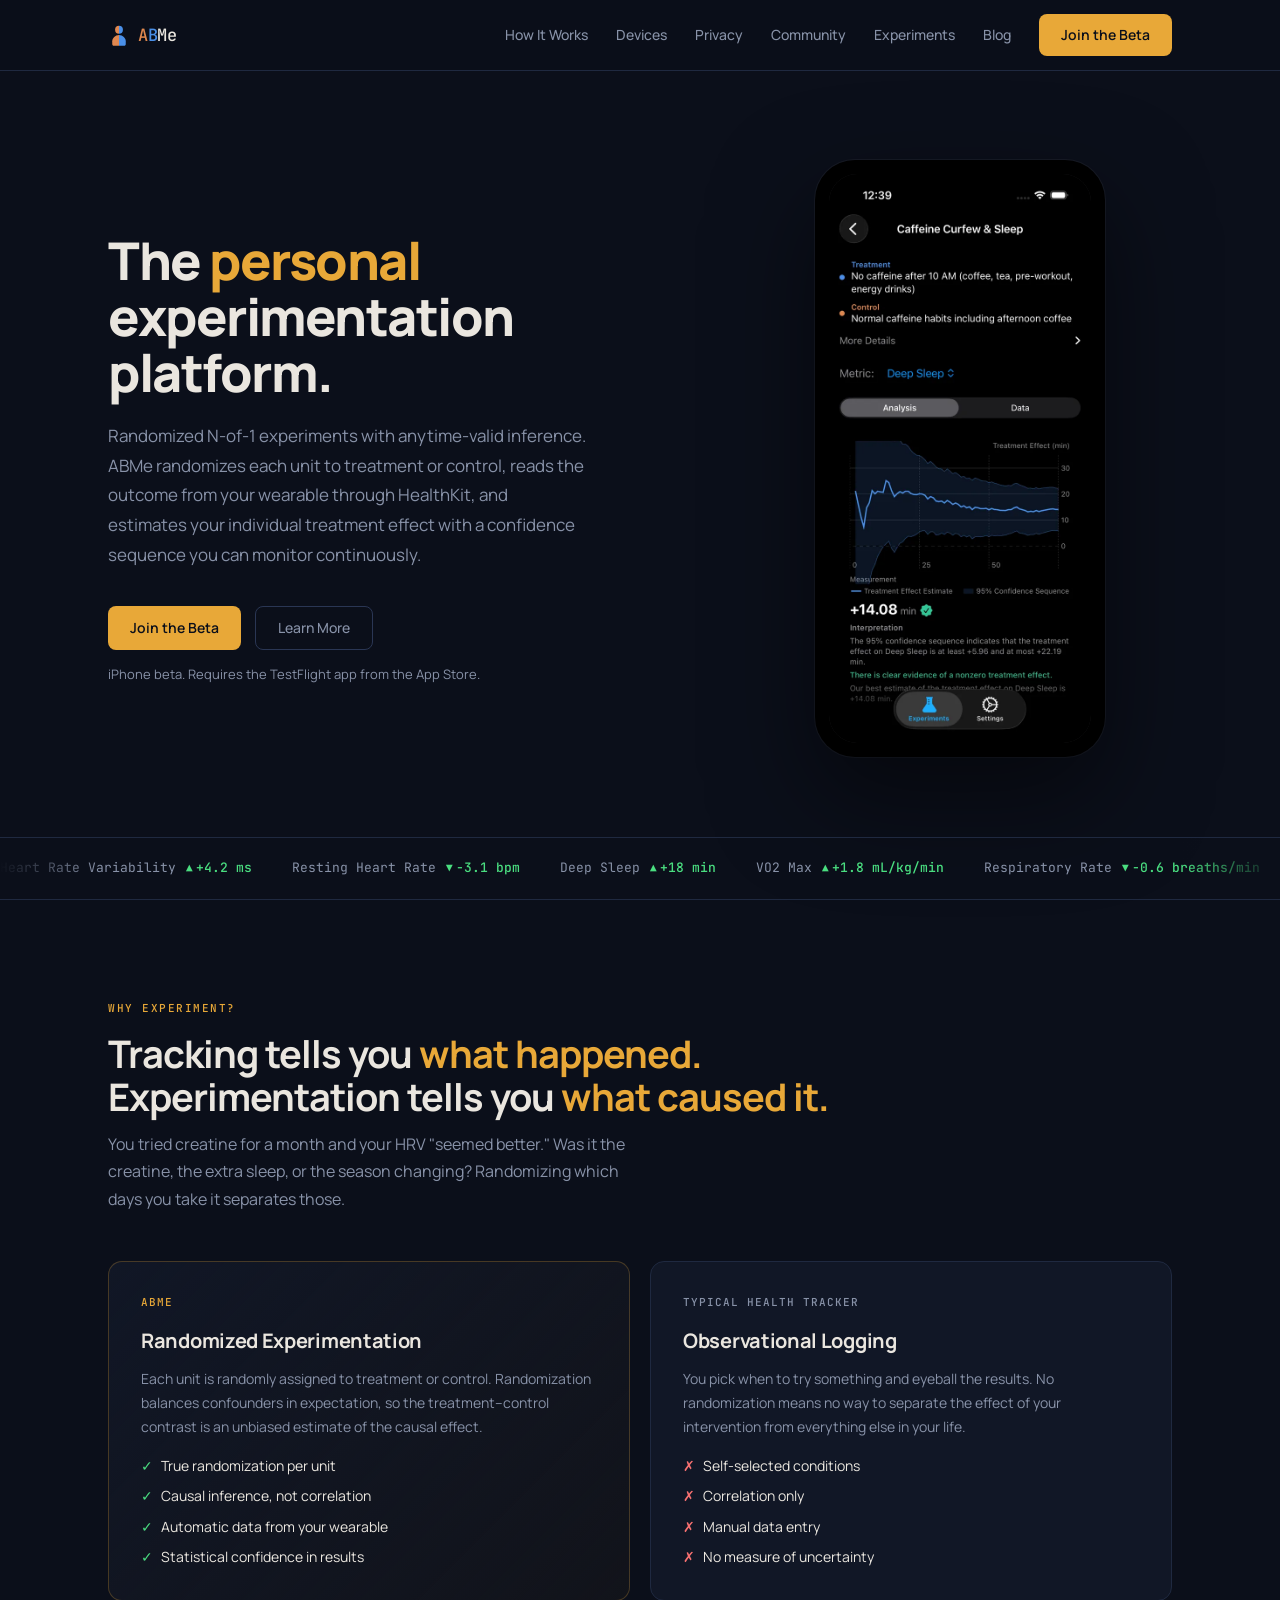
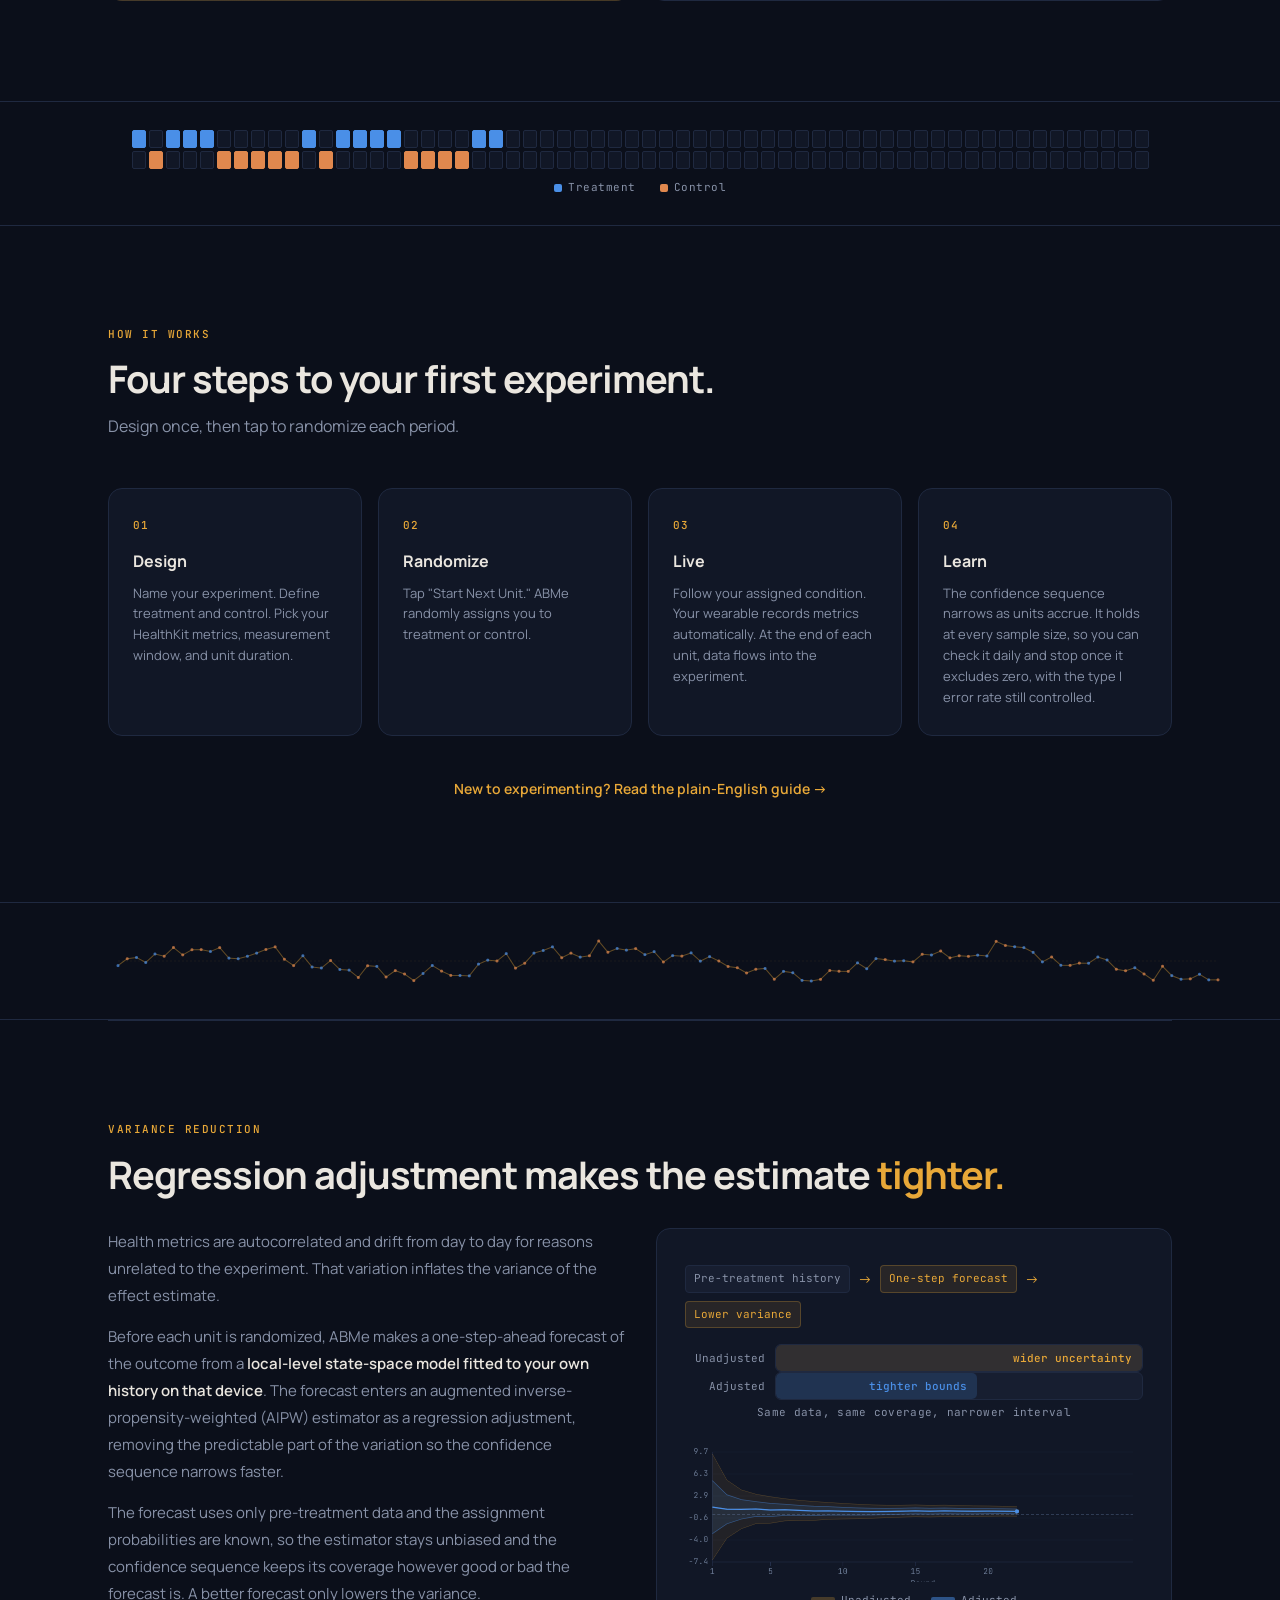
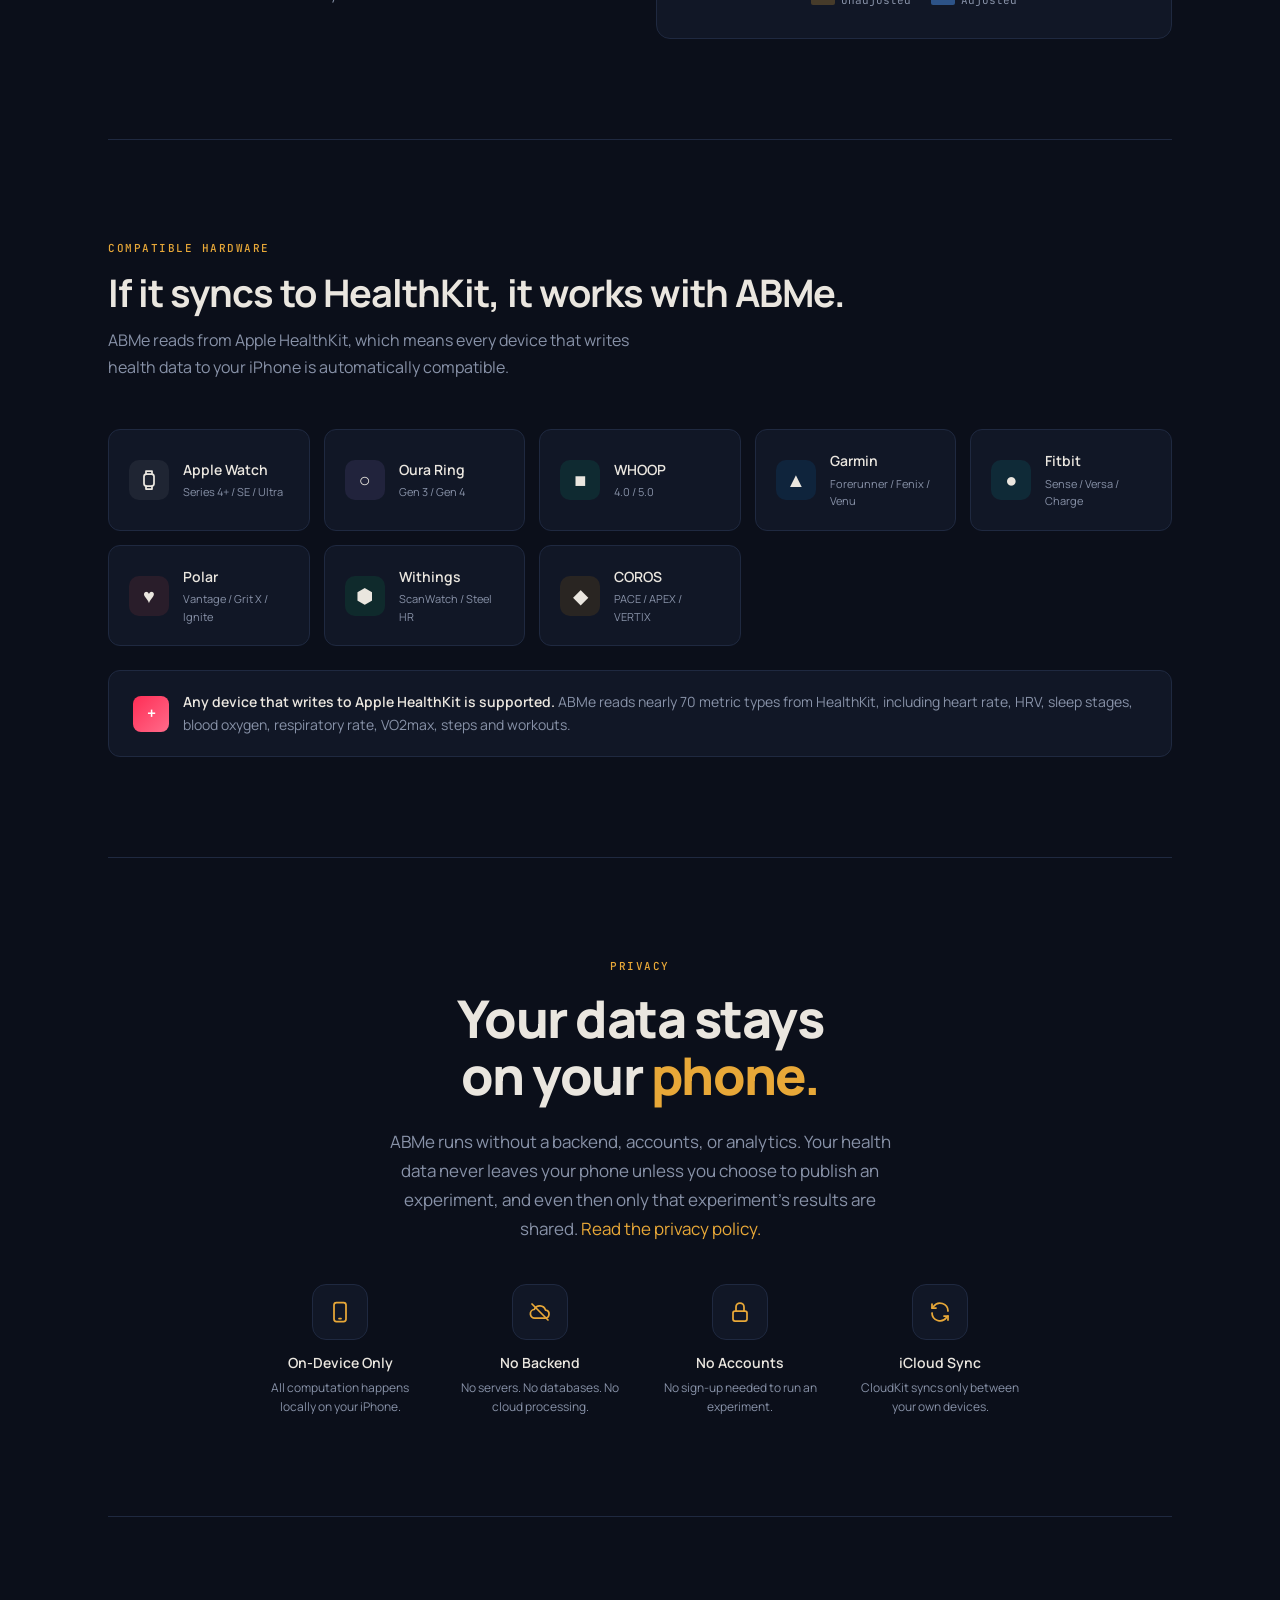
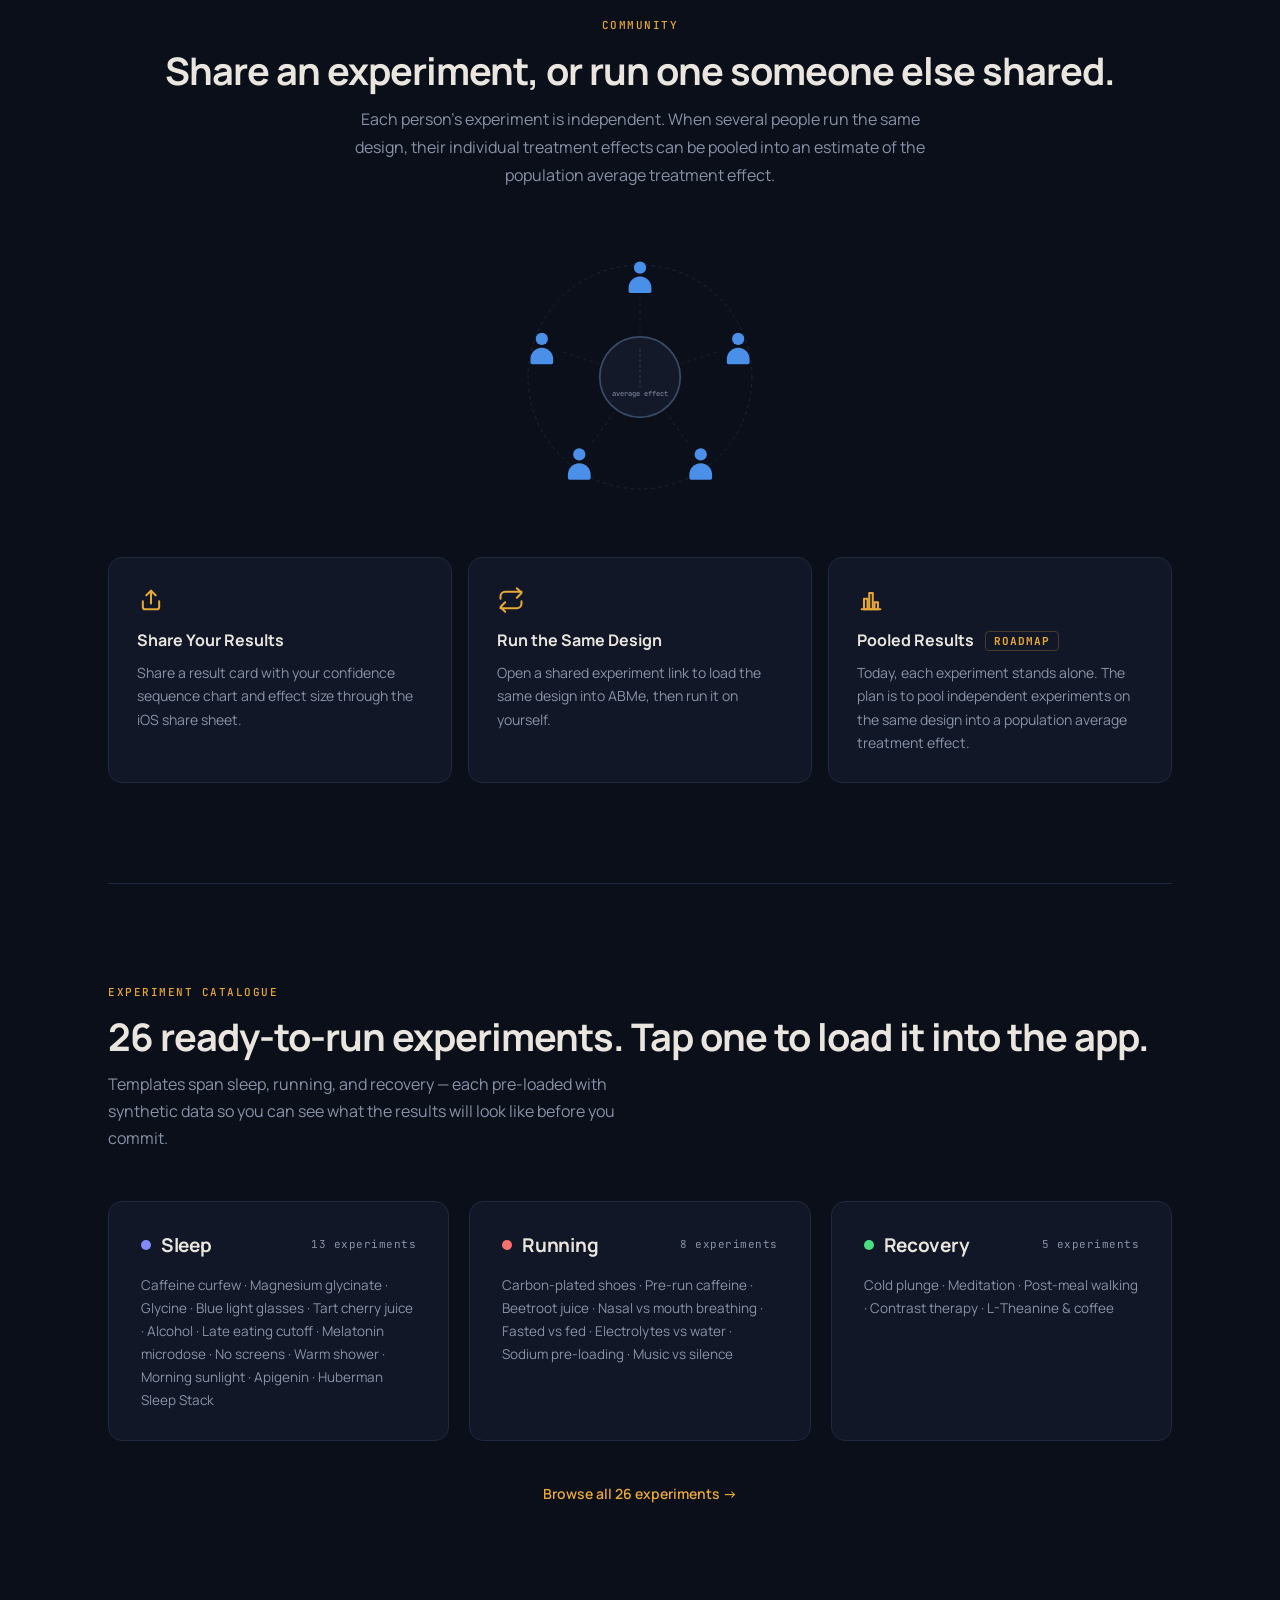
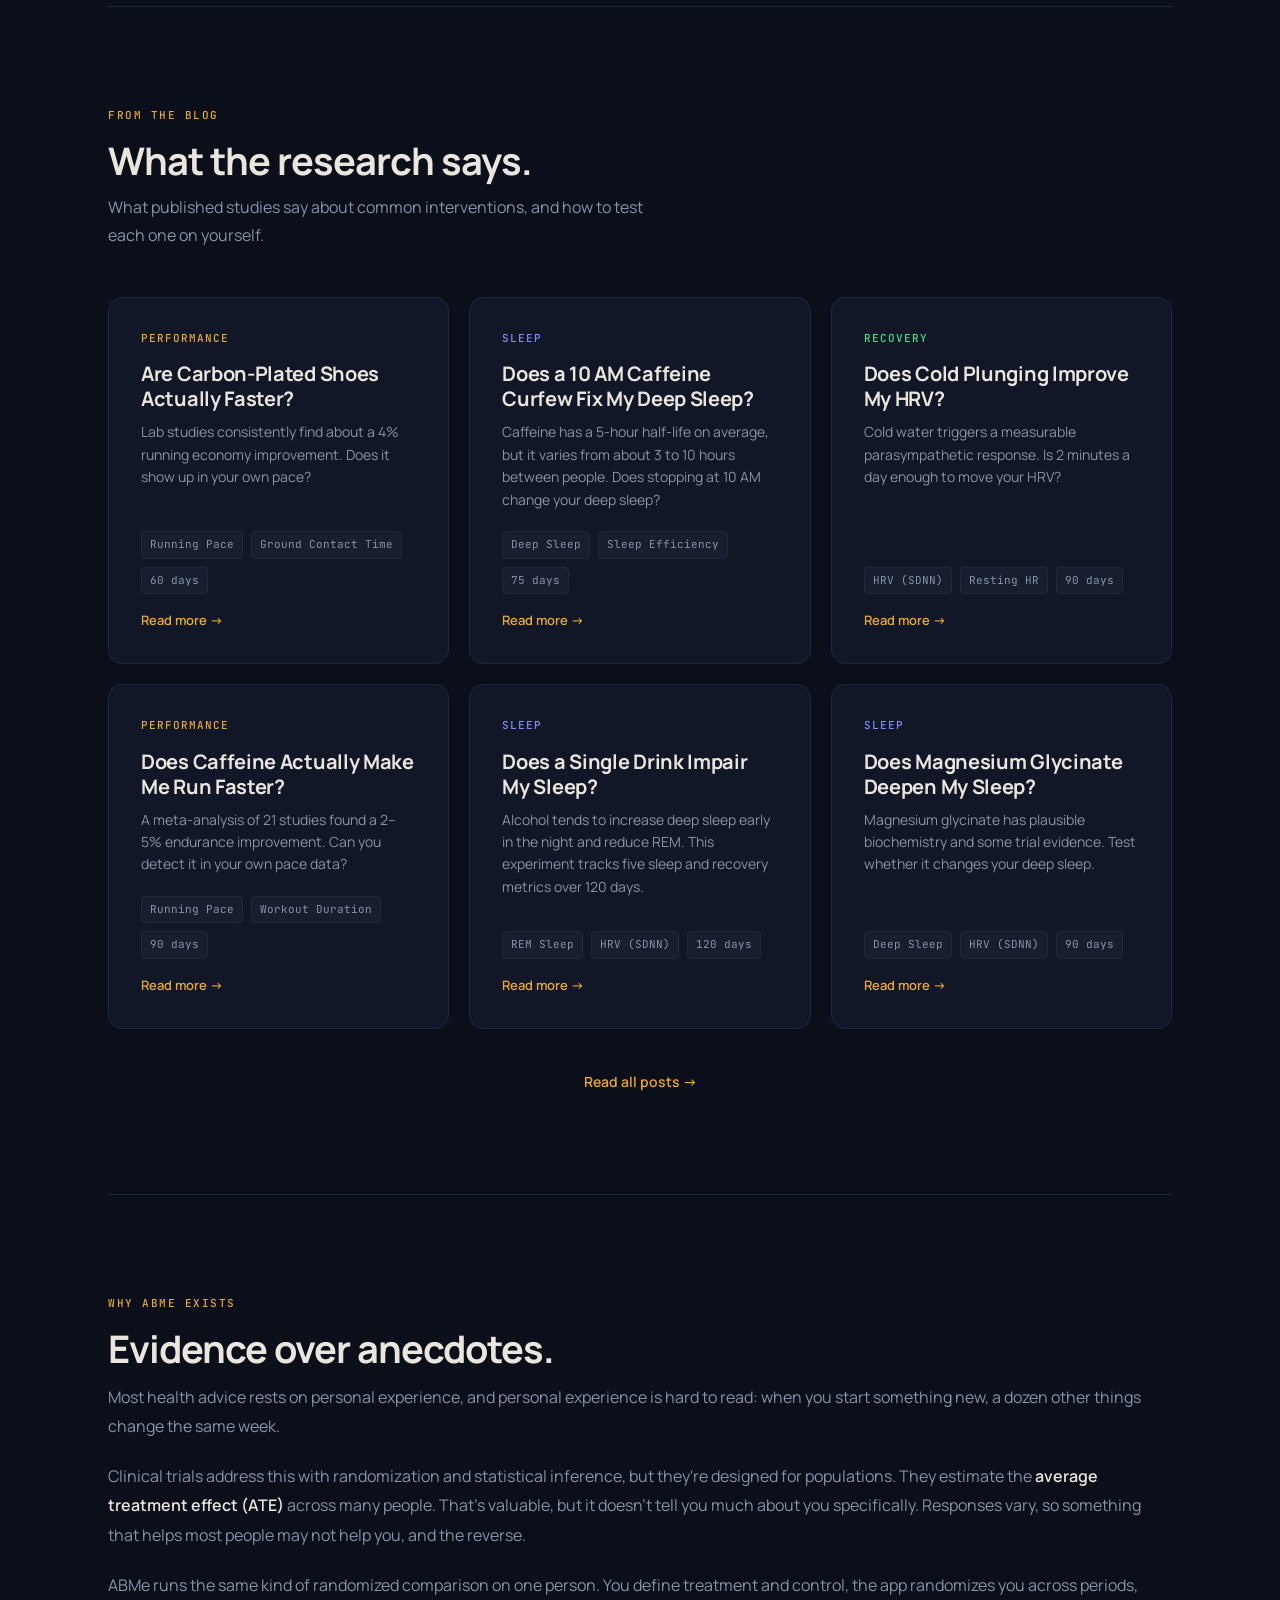
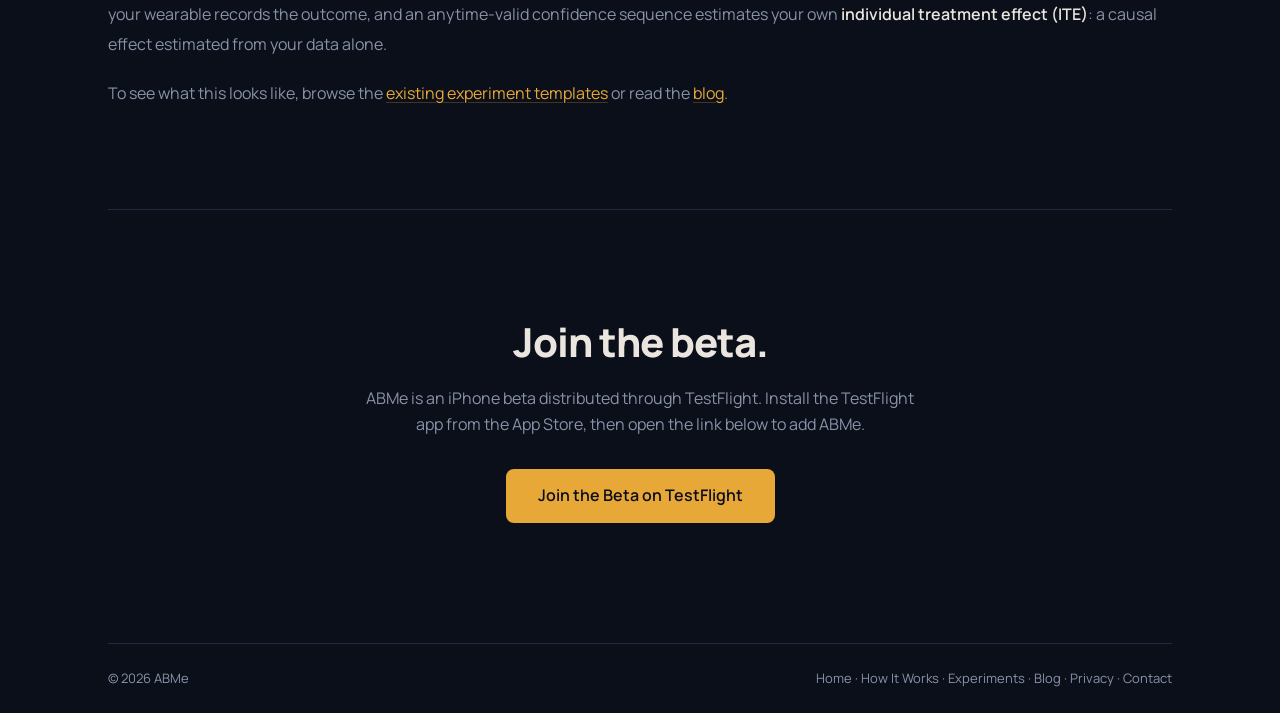
==== commit 0d1d25ba: "Merge c8658fabd159bbfe9e266bc17d3e797d0960397b into 7cd2a0049fe6dda966cf501ba0366b96c6ab2e8b" ====
--- a/index.html
+++ b/index.html
@@ -3,20 +3,20 @@
 <head>
 <meta charset="UTF-8">
 <meta name="viewport" content="width=device-width, initial-scale=1.0">
-<title>ABMe — The Experimentation Platform That Fits in Your Pocket</title>
-<meta name="description" content="ABMe turns your iPhone and wearable into a personal experimentation platform. Randomize what you do, let HealthKit measure the result, and get anytime-valid answers about what actually works for you.">
+<title>ABMe — The Personal Experimentation Platform</title>
+<meta name="description" content="ABMe runs randomized N-of-1 experiments on your iPhone. It randomizes each unit to treatment or control, reads outcomes from HealthKit, and estimates your individual treatment effect with an anytime-valid confidence sequence.">
 <link rel="canonical" href="https://getabme.com/">
 <meta property="og:type" content="website">
 <meta property="og:site_name" content="ABMe">
-<meta property="og:title" content="ABMe — The Experimentation Platform That Fits in Your Pocket">
-<meta property="og:description" content="ABMe turns your iPhone and wearable into a personal experimentation platform. Randomize what you do, let HealthKit measure the result, and get anytime-valid answers about what actually works for you.">
+<meta property="og:title" content="ABMe — The Personal Experimentation Platform">
+<meta property="og:description" content="ABMe runs randomized N-of-1 experiments on your iPhone. It randomizes each unit to treatment or control, reads outcomes from HealthKit, and estimates your individual treatment effect with an anytime-valid confidence sequence.">
 <meta property="og:url" content="https://getabme.com/">
 <meta property="og:image" content="https://getabme.com/og-image.png">
 <meta property="og:image:width" content="1200">
 <meta property="og:image:height" content="630">
 <meta name="twitter:card" content="summary_large_image">
-<meta name="twitter:title" content="ABMe — The Experimentation Platform That Fits in Your Pocket">
-<meta name="twitter:description" content="ABMe turns your iPhone and wearable into a personal experimentation platform. Randomize what you do, let HealthKit measure the result, and get anytime-valid answers about what actually works for you.">
+<meta name="twitter:title" content="ABMe — The Personal Experimentation Platform">
+<meta name="twitter:description" content="ABMe runs randomized N-of-1 experiments on your iPhone. It randomizes each unit to treatment or control, reads outcomes from HealthKit, and estimates your individual treatment effect with an anytime-valid confidence sequence.">
 <meta name="twitter:image" content="https://getabme.com/og-image.png">
 <link rel="icon" type="image/svg+xml" href="logo.svg">
 <link rel="preconnect" href="https://fonts.googleapis.com">
@@ -1238,8 +1238,8 @@
 <div class="container">
   <div class="hero">
     <div class="hero-text">
-      <h1>The <em>experimentation platform</em> that fits in your pocket.</h1>
-      <p class="hero-sub">Built on the same research and technology that powers A/B testing at the world's largest tech companies &mdash; <strong>ABMe brings rigorous experimentation to a single subject: you.</strong> Design randomized N-of-1 experiments, collect data from your wearable, and find out what actually works.</p>
+      <h1>The <em>personal</em> experimentation platform.</h1>
+      <p class="hero-sub">Randomized N-of-1 experiments with anytime-valid inference. ABMe randomizes each unit to treatment or control, reads the outcome from your wearable through HealthKit, and estimates your individual treatment effect with a confidence sequence you can monitor continuously.</p>
       <div class="hero-actions">
         <a href="https://testflight.apple.com/join/bu77RnGP" target="_blank" rel="noopener" class="btn-primary">Join the Beta</a>
         <a href="#why" class="btn-secondary">Learn More</a>
@@ -1269,13 +1269,13 @@
   <section id="why">
     <div class="section-tag">Why Experiment?</div>
     <h2 class="section-title">Tracking tells you <em style="font-style:normal;color:var(--accent)">what happened.</em><br>Experimentation tells you <em style="font-style:normal;color:var(--accent)">what caused it.</em></h2>
-    <p class="section-sub">You tried creatine for a month and your HRV "seemed better." But was it the creatine, or the extra sleep, or the season changing? Without randomization, you'll never know.</p>
+    <p class="section-sub">You tried creatine for a month and your HRV "seemed better." Was it the creatine, the extra sleep, or the season changing? Randomizing which days you take it separates those.</p>
 
     <div class="causation-grid">
       <div class="cause-card highlight">
         <div class="card-label">ABMe</div>
         <h3>Randomized Experimentation</h3>
-        <p>Each experimental unit is randomly assigned to treatment or control. Randomization eliminates confounders, isolating the causal effect of your intervention.</p>
+        <p>Each unit is randomly assigned to treatment or control. Randomization balances confounders in expectation, so the treatment–control contrast is an unbiased estimate of the causal effect.</p>
         <ul class="cause-list">
           <li><span class="icon-yes">&#10003;</span> True randomization per unit</li>
           <li><span class="icon-yes">&#10003;</span> Causal inference, not correlation</li>
@@ -1291,7 +1291,7 @@
           <li><span class="icon-no">&#10007;</span> Self-selected conditions</li>
           <li><span class="icon-no">&#10007;</span> Correlation only</li>
           <li><span class="icon-no">&#10007;</span> Manual data entry</li>
-          <li><span class="icon-no">&#10007;</span> Gut-feel conclusions</li>
+          <li><span class="icon-no">&#10007;</span> No measure of uncertainty</li>
         </ul>
       </div>
     </div>
@@ -1312,7 +1312,7 @@
   <section id="how">
     <div class="section-tag">How It Works</div>
     <h2 class="section-title">Four steps to your first experiment.</h2>
-    <p class="section-sub">Design once, then tap to randomize each period. ABMe handles assignment, data collection, and analysis automatically.</p>
+    <p class="section-sub">Design once, then tap to randomize each period.</p>
 
     <div class="steps-grid">
       <div class="step-card">
@@ -1323,7 +1323,7 @@
       <div class="step-card">
         <div class="step-num">02</div>
         <h3>Randomize</h3>
-        <p>Tap "Start Next Unit." ABMe randomly assigns you to treatment or control. No self-selection. No bias.</p>
+        <p>Tap "Start Next Unit." ABMe randomly assigns you to treatment or control.</p>
       </div>
       <div class="step-card">
         <div class="step-num">03</div>
@@ -1333,7 +1333,7 @@
       <div class="step-card">
         <div class="step-num">04</div>
         <h3>Learn</h3>
-        <p>Watch the confidence interval tighten over time. When it excludes zero, you've found a real personal effect.</p>
+        <p>The confidence sequence narrows as units accrue. It holds at every sample size, so you can check it daily and stop once it excludes zero, with the type I error rate still controlled.</p>
       </div>
     </div>
     <div class="posts-footer"><a href="/how-it-works/">New to experimenting? Read the plain-English guide &rarr;</a></div>
@@ -1350,48 +1350,40 @@
 <!-- ───── ML Variance Reduction ───── -->
 <div class="container">
   <section class="ml-section">
-    <div class="section-tag">Smarter Estimates</div>
-    <h2 class="section-title">Machine learning makes your experiments <em style="font-style:normal;color:var(--accent)">faster.</em></h2>
+    <div class="section-tag">Variance Reduction</div>
+    <h2 class="section-title">Regression adjustment makes the estimate <em style="font-style:normal;color:var(--accent)">tighter.</em></h2>
 
     <div class="ml-split">
       <div class="ml-text">
-        <p>Your health metrics don't exist in isolation. How well you slept last night affects your resting heart rate today. Yesterday's workout intensity shapes today's HRV. These day-to-day fluctuations add noise to your experiment &mdash; making it harder to detect the signal you're looking for.</p>
-        <p>ABMe uses machine learning to account for this. It trains a model on the metrics that capture your body's daily state &mdash; <strong>how well you slept, how hard you trained, how recovered you are</strong> &mdash; to predict what your outcome would have looked like regardless of your treatment assignment. By subtracting that prediction, the noise drops and the confidence band tightens.</p>
-        <p>The result: <strong>faster answers with the same statistical rigor.</strong> This is the same augmented estimator used by the world's most sophisticated experimentation platforms &mdash; now running on your phone.</p>
+        <p>Health metrics are autocorrelated and drift from day to day for reasons unrelated to the experiment. That variation inflates the variance of the effect estimate.</p>
+        <p>Before each unit is randomized, ABMe makes a one-step-ahead forecast of the outcome from a <strong>local-level state-space model fitted to your own history on that device</strong>. The forecast enters an augmented inverse-propensity-weighted (AIPW) estimator as a regression adjustment, removing the predictable part of the variation so the confidence sequence narrows faster.</p>
+        <p>The forecast uses only pre-treatment data and the assignment probabilities are known, so the estimator stays unbiased and the confidence sequence keeps its coverage however good or bad the forecast is. A better forecast only lowers the variance.</p>
       </div>
       <div class="ml-card">
         <div class="ml-metrics-flow">
-          <span class="ml-chip">Sleep Duration</span>
-          <span class="ml-chip">Deep Sleep</span>
-          <span class="ml-chip">Sleep Efficiency</span>
-          <span class="ml-chip">Active Calories</span>
-          <span class="ml-chip">Exercise Minutes</span>
-          <span class="ml-chip">Resting HR</span>
-          <span class="ml-chip">HRV</span>
-          <span class="ml-chip">Respiratory Rate</span>
-          <span class="ml-chip">Steps</span>
+          <span class="ml-chip">Pre-treatment history</span>
           <span class="ml-arrow">&rarr;</span>
-          <span class="ml-chip result">ML predictions</span>
+          <span class="ml-chip result">One-step forecast</span>
           <span class="ml-arrow">&rarr;</span>
-          <span class="ml-chip result">Noise removed</span>
+          <span class="ml-chip result">Lower variance</span>
         </div>
         <div style="margin-top: 16px;">
           <div class="ml-row">
-            <span class="ml-label">Standard</span>
+            <span class="ml-label">Unadjusted</span>
             <div class="ml-bar-track"><div class="ml-bar wide">wider uncertainty</div></div>
           </div>
         </div>
         <div>
           <div class="ml-row">
-            <span class="ml-label">With ML</span>
+            <span class="ml-label">Adjusted</span>
             <div class="ml-bar-track"><div class="ml-bar narrow">tighter bounds</div></div>
           </div>
         </div>
-        <div class="ml-diagram-label">Same data, same rigor &mdash; faster conclusions</div>
+        <div class="ml-diagram-label">Same data, same coverage, narrower interval</div>
         <canvas id="csCanvas" style="width:100%;height:140px;display:block;margin-top:20px;"></canvas>
         <div class="ml-cs-legend">
-          <span><span class="leg-swatch" style="background:rgba(232,168,56,0.25)"></span> Standard</span>
-          <span><span class="leg-swatch" style="background:rgba(74,143,232,0.5)"></span> With ML</span>
+          <span><span class="leg-swatch" style="background:rgba(232,168,56,0.25)"></span> Unadjusted</span>
+          <span><span class="leg-swatch" style="background:rgba(74,143,232,0.5)"></span> Adjusted</span>
         </div>
       </div>
     </div>
@@ -1466,7 +1458,7 @@
 
     <div class="healthkit-note">
       <div class="hk-icon">+</div>
-      <p><strong>Any device that writes to Apple HealthKit is supported.</strong> ABMe reads nearly 70 metric types directly from HealthKit &mdash; heart rate, HRV, sleep stages, blood oxygen, respiratory rate, VO2max, steps, workouts, and more. Zero manual entry.</p>
+      <p><strong>Any device that writes to Apple HealthKit is supported.</strong> ABMe reads nearly 70 metric types from HealthKit, including heart rate, HRV, sleep stages, blood oxygen, respiratory rate, VO2max, steps and workouts.</p>
     </div>
   </section>
 </div>
@@ -1476,9 +1468,8 @@
   <section id="privacy" class="privacy-section">
     <div class="section-tag">Privacy</div>
     <h2 class="privacy-headline">
-      <span class="line">Your body.</span>
-      <span class="line">Your experiment.</span>
-      <span class="line">Your <span class="em">data.</span></span>
+      <span class="line">Your data stays</span>
+      <span class="line">on your <span class="em">phone.</span></span>
     </h2>
     <p class="privacy-sub">ABMe runs without a backend, accounts, or analytics. Your health data never leaves your phone unless you choose to publish an experiment, and even then only that experiment's results are shared. <a href="/privacy.html">Read the privacy policy.</a></p>
 
@@ -1511,8 +1502,8 @@
 <div class="container">
   <section class="community-section" id="community">
     <div class="section-tag">Community</div>
-    <h2 class="section-title">Share results. Replicate experiments. Build evidence.</h2>
-    <p class="community-sub">ABMe isn't just a personal tool. When you share your results, you contribute to a growing body of independent evidence. Followers can replicate your experiment with a single tap — no setup, no configuration. Over time, the community separates what works from what doesn't.</p>
+    <h2 class="section-title">Share an experiment, or run one someone else shared.</h2>
+    <p class="community-sub">Each person's experiment is independent. When several people run the same design, their individual treatment effects can be pooled into an estimate of the population average treatment effect.</p>
 
     <svg class="community-diagram cd-d" viewBox="0 0 320 320" xmlns="http://www.w3.org/2000/svg" role="img" aria-label="Five independent experiments each narrow their own confidence sequence and send the result to a central pooled estimate of the average treatment effect">
       <style>
@@ -1631,17 +1622,17 @@
       <div class="community-card">
         <span class="card-icon"><svg viewBox="0 0 24 24" fill="none" stroke="currentColor" stroke-width="1.75" stroke-linecap="round" stroke-linejoin="round" aria-hidden="true"><path d="M12 15V4"/><path d="M8 8l4-4 4 4"/><path d="M5 13v5a2 2 0 0 0 2 2h10a2 2 0 0 0 2-2v-5"/></svg></span>
         <h3>Share Your Results</h3>
-        <p>Publish your experiment as a branded result card — complete with your confidence sequence chart, effect size, and verdict. Share to Instagram, Twitter, iMessage, or anywhere.</p>
+        <p>Share a result card with your confidence sequence chart and effect size through the iOS share sheet.</p>
       </div>
       <div class="community-card">
         <span class="card-icon"><svg viewBox="0 0 24 24" fill="none" stroke="currentColor" stroke-width="1.75" stroke-linecap="round" stroke-linejoin="round" aria-hidden="true"><path d="M17 2l4 4-4 4"/><path d="M3 11V9a4 4 0 0 1 4-4h14"/><path d="M7 22l-4-4 4-4"/><path d="M21 13v2a4 4 0 0 1-4 4H3"/></svg></span>
-        <h3>One-Tap Replication</h3>
-        <p>See someone's results and want to try it yourself? Tap "Replicate" to download their experiment template pre-configured. Just hit Start and begin your own trial. No setup required.</p>
+        <h3>Run the Same Design</h3>
+        <p>Open a shared experiment link to load the same design into ABMe, then run it on yourself.</p>
       </div>
       <div class="community-card">
         <span class="card-icon"><svg viewBox="0 0 24 24" fill="none" stroke="currentColor" stroke-width="1.75" stroke-linecap="round" stroke-linejoin="round" aria-hidden="true"><path d="M4 20h16"/><rect x="6" y="11" width="3" height="9"/><rect x="10.5" y="6" width="3" height="14"/><rect x="15" y="14" width="3" height="6"/></svg></span>
-        <h3>Decentralized Evidence <span class="roadmap-tag">Roadmap</span></h3>
-        <p>Today, sharing and replication happen one experiment at a time. The goal is to pool independent replications so an experiment page can say "42 people tried this. 71% found a significant effect on deep sleep." That is a decentralized clinical trial.</p>
+        <h3>Pooled Results <span class="roadmap-tag">Roadmap</span></h3>
+        <p>Today, each experiment stands alone. The plan is to pool independent experiments on the same design into a population average treatment effect.</p>
       </div>
     </div>
 
@@ -1694,14 +1685,14 @@
 <div class="container">
   <section class="posts-section">
     <div class="section-tag">From the Blog</div>
-    <h2 class="section-title">The science behind common interventions.</h2>
-    <p class="section-sub">Deep dives on the research behind popular interventions &mdash; what the studies show, what the typical effect sizes look like, and why averages may not predict your personal response.</p>
+    <h2 class="section-title">What the research says.</h2>
+    <p class="section-sub">What published studies say about common interventions, and how to test each one on yourself.</p>
     <div class="posts-grid">
 
       <a href="/blog/racing-shoes.html" class="post-card">
         <div class="post-cat cat-performance">Performance</div>
         <h3>Are Carbon-Plated Shoes Actually Faster?</h3>
-        <p class="post-hyp">The Vaporfly revolution changed marathon racing forever. A 4% running economy improvement is one of the most replicated findings in sports science. But does it hold for your stride?</p>
+        <p class="post-hyp">Lab studies consistently find about a 4% running economy improvement. Does it show up in your own pace?</p>
         <div class="post-meta">
           <span class="post-tag">Running Pace</span>
           <span class="post-tag">Ground Contact Time</span>
@@ -1713,7 +1704,7 @@
       <a href="/blog/caffeine-curfew-sleep.html" class="post-card">
         <div class="post-cat cat-sleep">Sleep</div>
         <h3>Does a 10 AM Caffeine Curfew Fix My Deep Sleep?</h3>
-        <p class="post-hyp">Caffeine has a 5-hour half-life, but genetic variation means yours could be 3 or 10. This experiment produced the largest detectable effect of any sleep intervention we tested.</p>
+        <p class="post-hyp">Caffeine has a 5-hour half-life on average, but it varies from about 3 to 10 hours between people. Does stopping at 10 AM change your deep sleep?</p>
         <div class="post-meta">
           <span class="post-tag">Deep Sleep</span>
           <span class="post-tag">Sleep Efficiency</span>
@@ -1725,7 +1716,7 @@
       <a href="/blog/cold-plunge-recovery.html" class="post-card">
         <div class="post-cat cat-recovery">Recovery</div>
         <h3>Does Cold Plunging Improve My HRV?</h3>
-        <p class="post-hyp">Cold water immersion has exploded in popularity with 334% search growth. The parasympathetic activation is real &mdash; but is 2 minutes enough to move your heart rate variability?</p>
+        <p class="post-hyp">Cold water triggers a measurable parasympathetic response. Is 2 minutes a day enough to move your HRV?</p>
         <div class="post-meta">
           <span class="post-tag">HRV (SDNN)</span>
           <span class="post-tag">Resting HR</span>
@@ -1737,7 +1728,7 @@
       <a href="/blog/pre-workout-running.html" class="post-card">
         <div class="post-cat cat-performance">Performance</div>
         <h3>Does Caffeine Actually Make Me Run Faster?</h3>
-        <p class="post-hyp">The most studied ergogenic aid in sports science meets Apple Watch running metrics. A meta-analysis of 21 studies shows 2&ndash;5% endurance improvement &mdash; can you detect it in your own pace data?</p>
+        <p class="post-hyp">A meta-analysis of 21 studies found a 2&ndash;5% endurance improvement. Can you detect it in your own pace data?</p>
         <div class="post-meta">
           <span class="post-tag">Running Pace</span>
           <span class="post-tag">Workout Duration</span>
@@ -1749,7 +1740,7 @@
       <a href="/blog/alcohol-sleep.html" class="post-card">
         <div class="post-cat cat-sleep">Sleep</div>
         <h3>Does a Single Drink Impair My Sleep?</h3>
-        <p class="post-hyp">Alcohol's effect on sleep is surprisingly complex: it increases deep sleep but devastates REM. Five metrics tracked over 120 days reveal a nuanced picture most sleep trackers miss.</p>
+        <p class="post-hyp">Alcohol tends to increase deep sleep early in the night and reduce REM. This experiment tracks five sleep and recovery metrics over 120 days.</p>
         <div class="post-meta">
           <span class="post-tag">REM Sleep</span>
           <span class="post-tag">HRV (SDNN)</span>
@@ -1761,7 +1752,7 @@
       <a href="/blog/magnesium-deep-sleep.html" class="post-card">
         <div class="post-cat cat-sleep">Sleep</div>
         <h3>Does Magnesium Glycinate Deepen My Sleep?</h3>
-        <p class="post-hyp">Huberman's #1 sleep supplement recommendation has plausible biochemistry and growing trial evidence. Instead of trusting a population average, run the experiment on yourself.</p>
+        <p class="post-hyp">Magnesium glycinate has plausible biochemistry and some trial evidence. Test whether it changes your deep sleep.</p>
         <div class="post-meta">
           <span class="post-tag">Deep Sleep</span>
           <span class="post-tag">HRV (SDNN)</span>
@@ -1781,11 +1772,10 @@
     <div class="section-tag">Why ABMe Exists</div>
     <h2 class="section-title">Evidence over anecdotes.</h2>
     <div class="manifesto-body">
-      <p>There's no shortage of wellness advice. Podcasters, coaches, and influencers recommend protocols they believe in, often based on personal experience or emerging research. The challenge is that personal experience is unreliable. Without controlled comparison, it's difficult to separate real effects from personal bias or the dozen other things that changed the same week you started a new supplement.</p>
-      <p>Clinical trials address this with randomization and statistical inference, but they're designed for populations. They estimate the <strong>average treatment effect (ATE)</strong> across many people. That's valuable, but it doesn't tell you much about you specifically. Individual responses to interventions vary widely &mdash; a protocol that helps most people may not help you, and one that fails on average may work well for your particular biology.</p>
-      <p>ABMe brings this rigor to the individual through N-of-1 trials. You define a treatment and control condition, the app randomizes you across periods, your wearable collects the outcomes, and valid statistical inference gives you a real estimate of your own <strong>individual treatment effect (ITE)</strong> &mdash; not a population average, but a causal effect estimated from your own data.</p>
-      <p>The community layer makes this more useful over time. If you recommend a protocol, you can share a properly conducted experiment &mdash; not a testimonial. If you're considering trying someone else's protocol, you can run it yourself and see if the effect replicates. As more people run the same experiments, the community accumulates independent replications. Interventions that consistently produce effects across different people become easy to distinguish from those that don't.</p>
-      <p>To see what this looks like in practice, peruse our <a href="experiments/index.html">existing experiment templates</a> or read our <a href="blog/index.html">blog posts</a>.</p>
+      <p>Most health advice rests on personal experience, and personal experience is hard to read: when you start something new, a dozen other things change the same week.</p>
+      <p>Clinical trials address this with randomization and statistical inference, but they're designed for populations. They estimate the <strong>average treatment effect (ATE)</strong> across many people. That's valuable, but it doesn't tell you much about you specifically. Responses vary, so something that helps most people may not help you, and the reverse.</p>
+      <p>ABMe runs the same kind of randomized comparison on one person. You define treatment and control, the app randomizes you across periods, your wearable records the outcome, and an anytime-valid confidence sequence estimates your own <strong>individual treatment effect (ITE)</strong>: a causal effect estimated from your data alone.</p>
+            <p>To see what this looks like, browse the <a href="experiments/index.html">existing experiment templates</a> or read the <a href="blog/index.html">blog</a>.</p>
     </div>
   </section>
 </div>
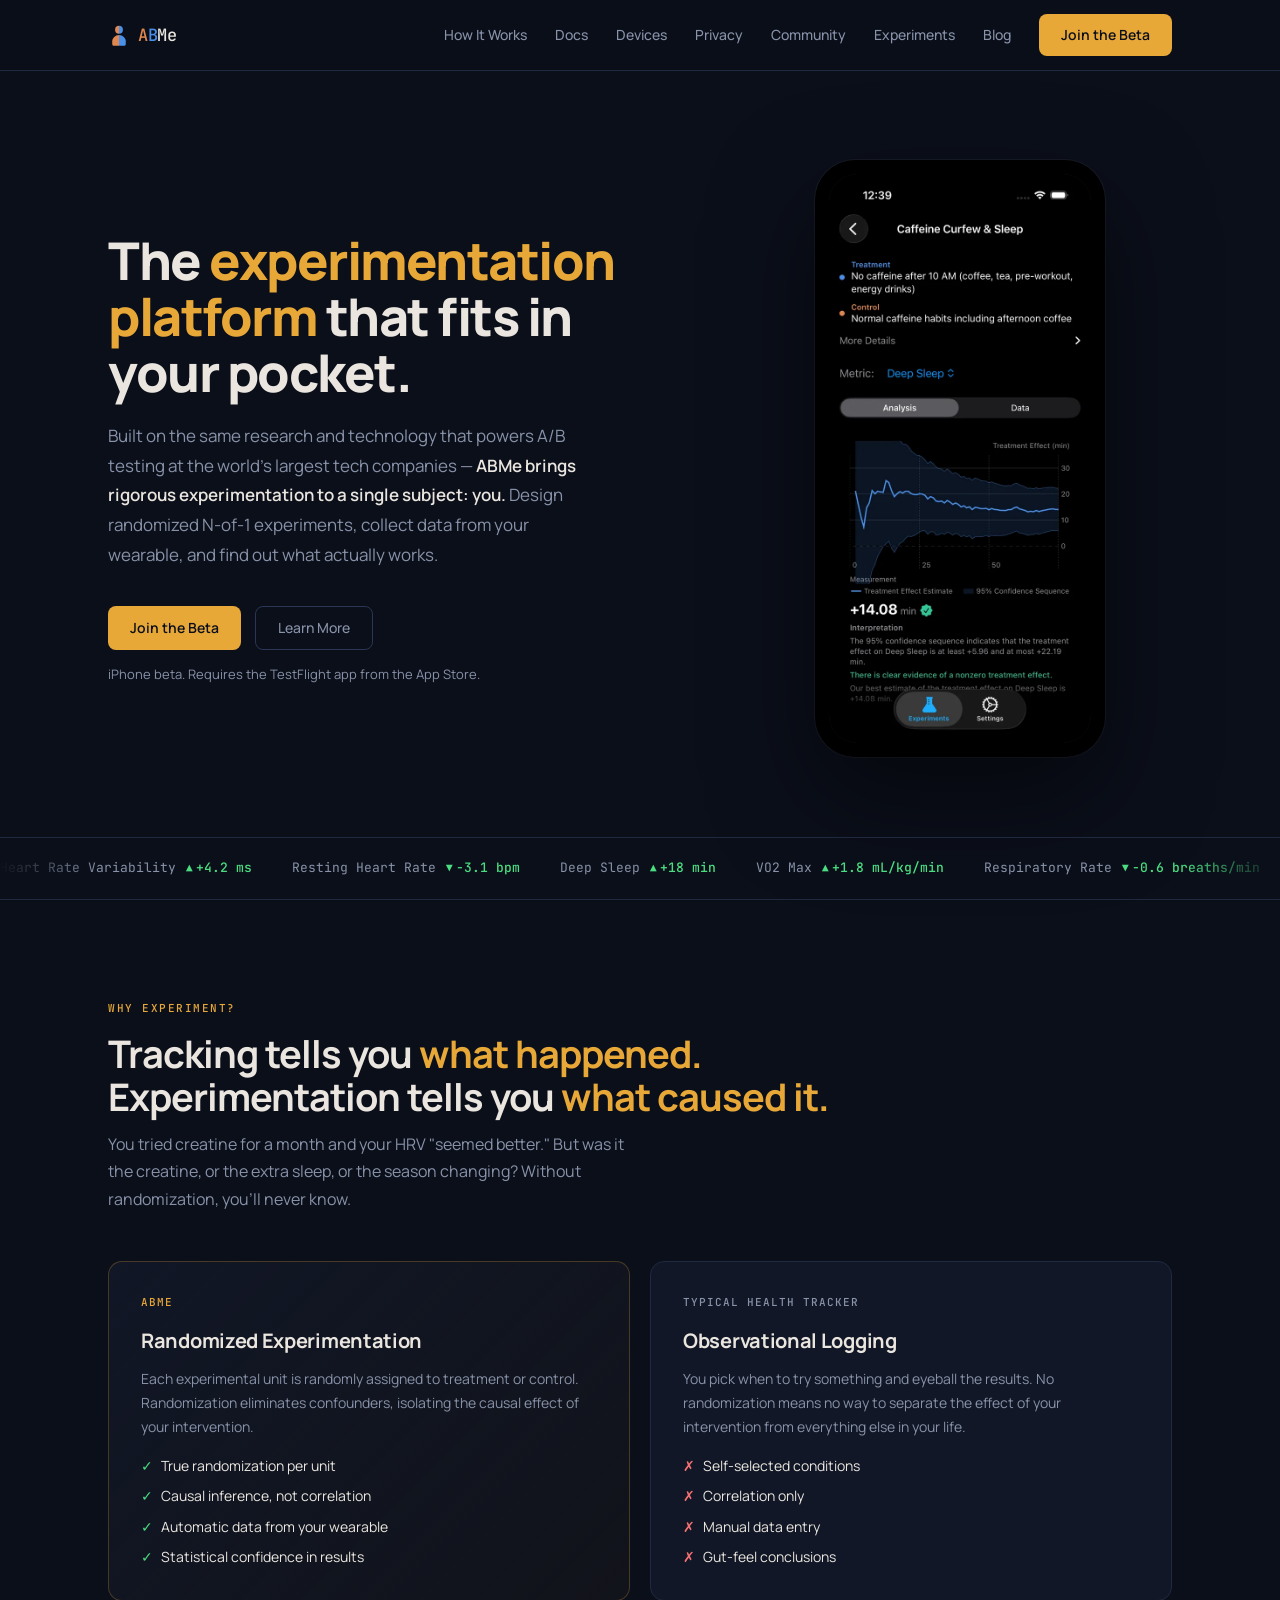
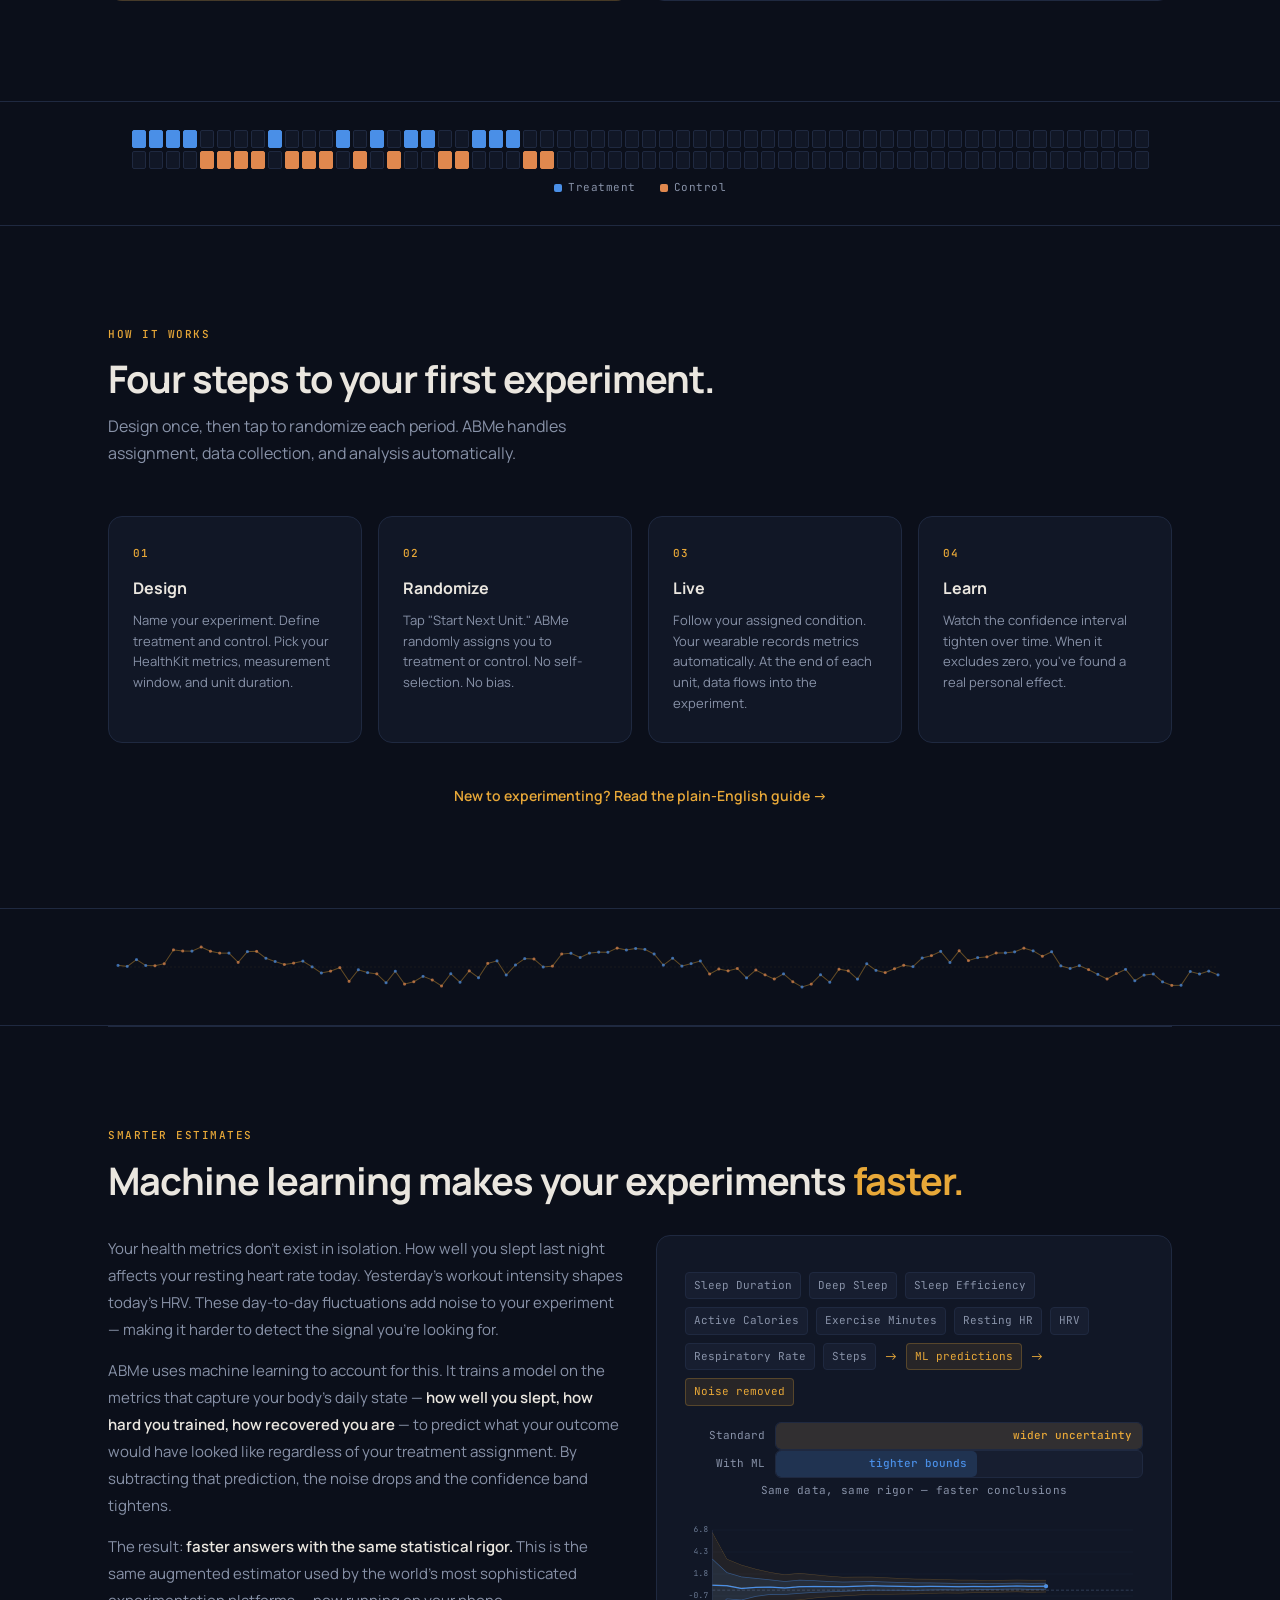
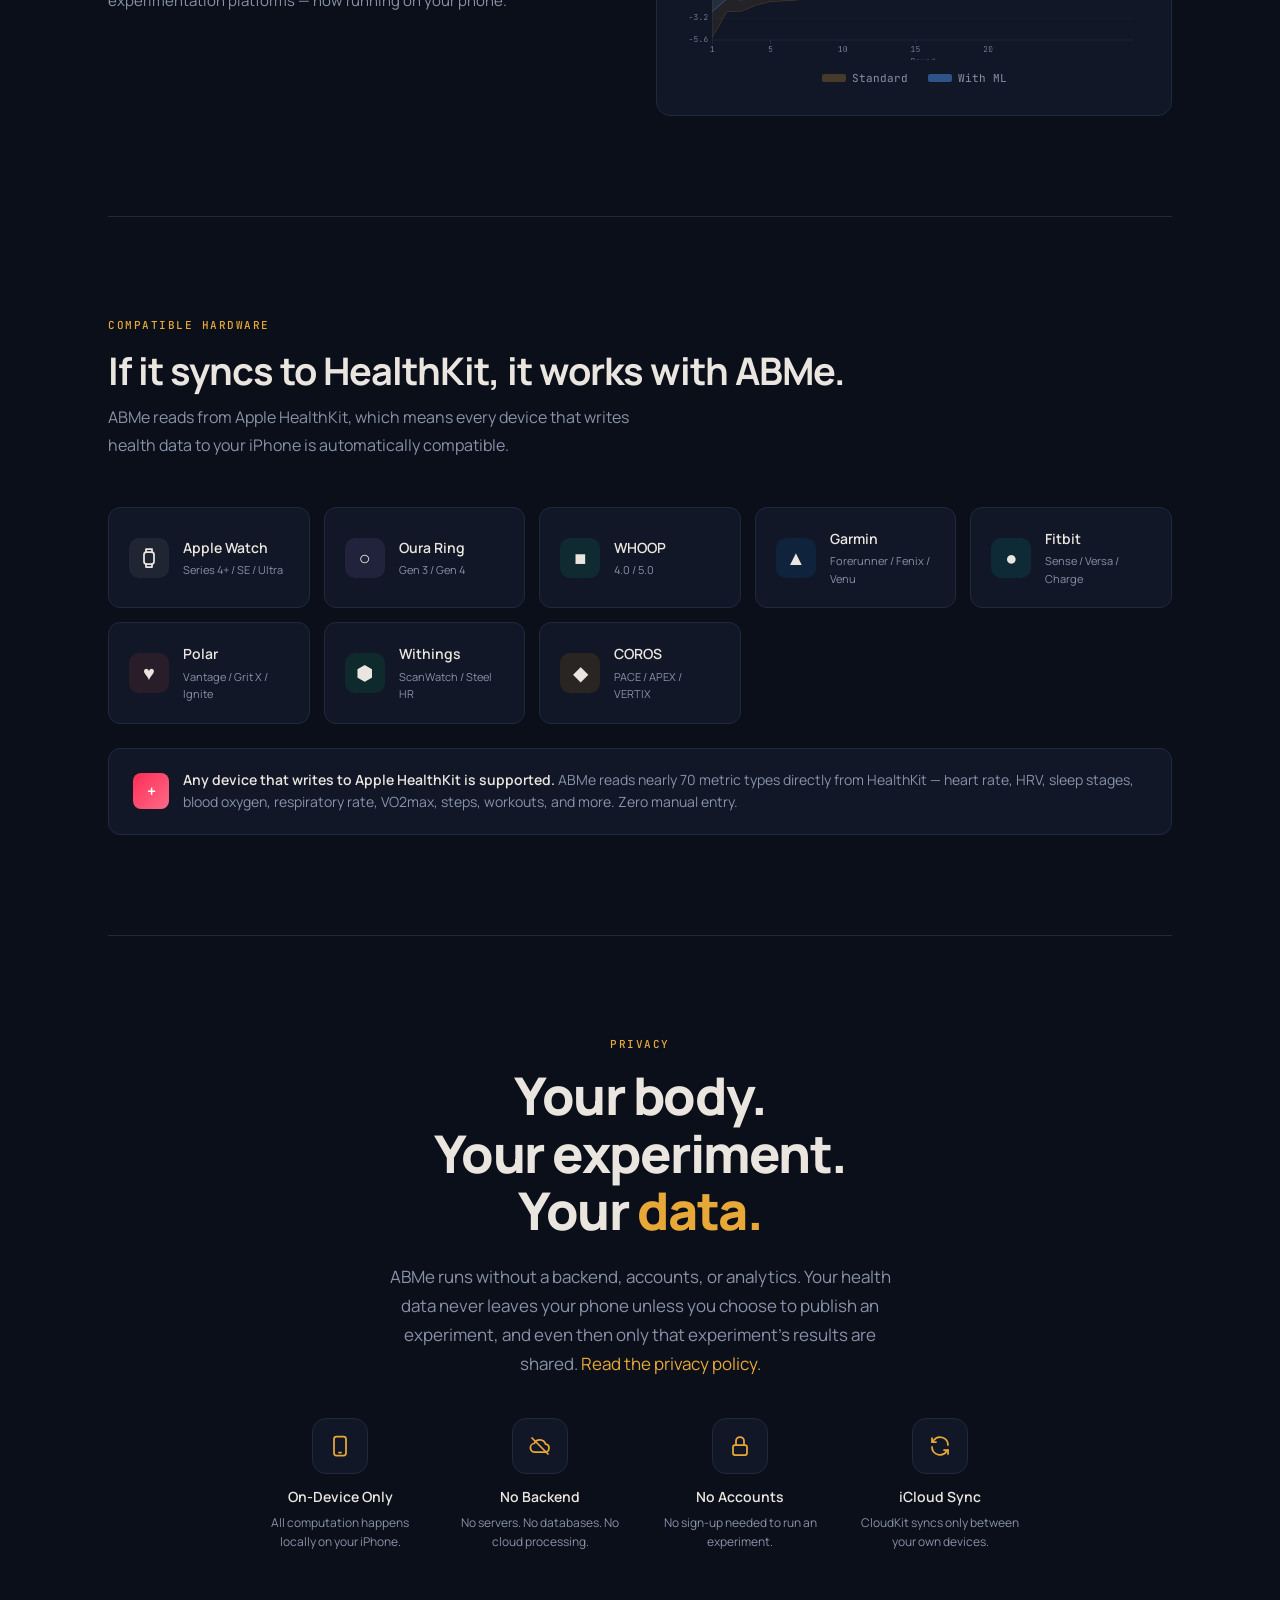
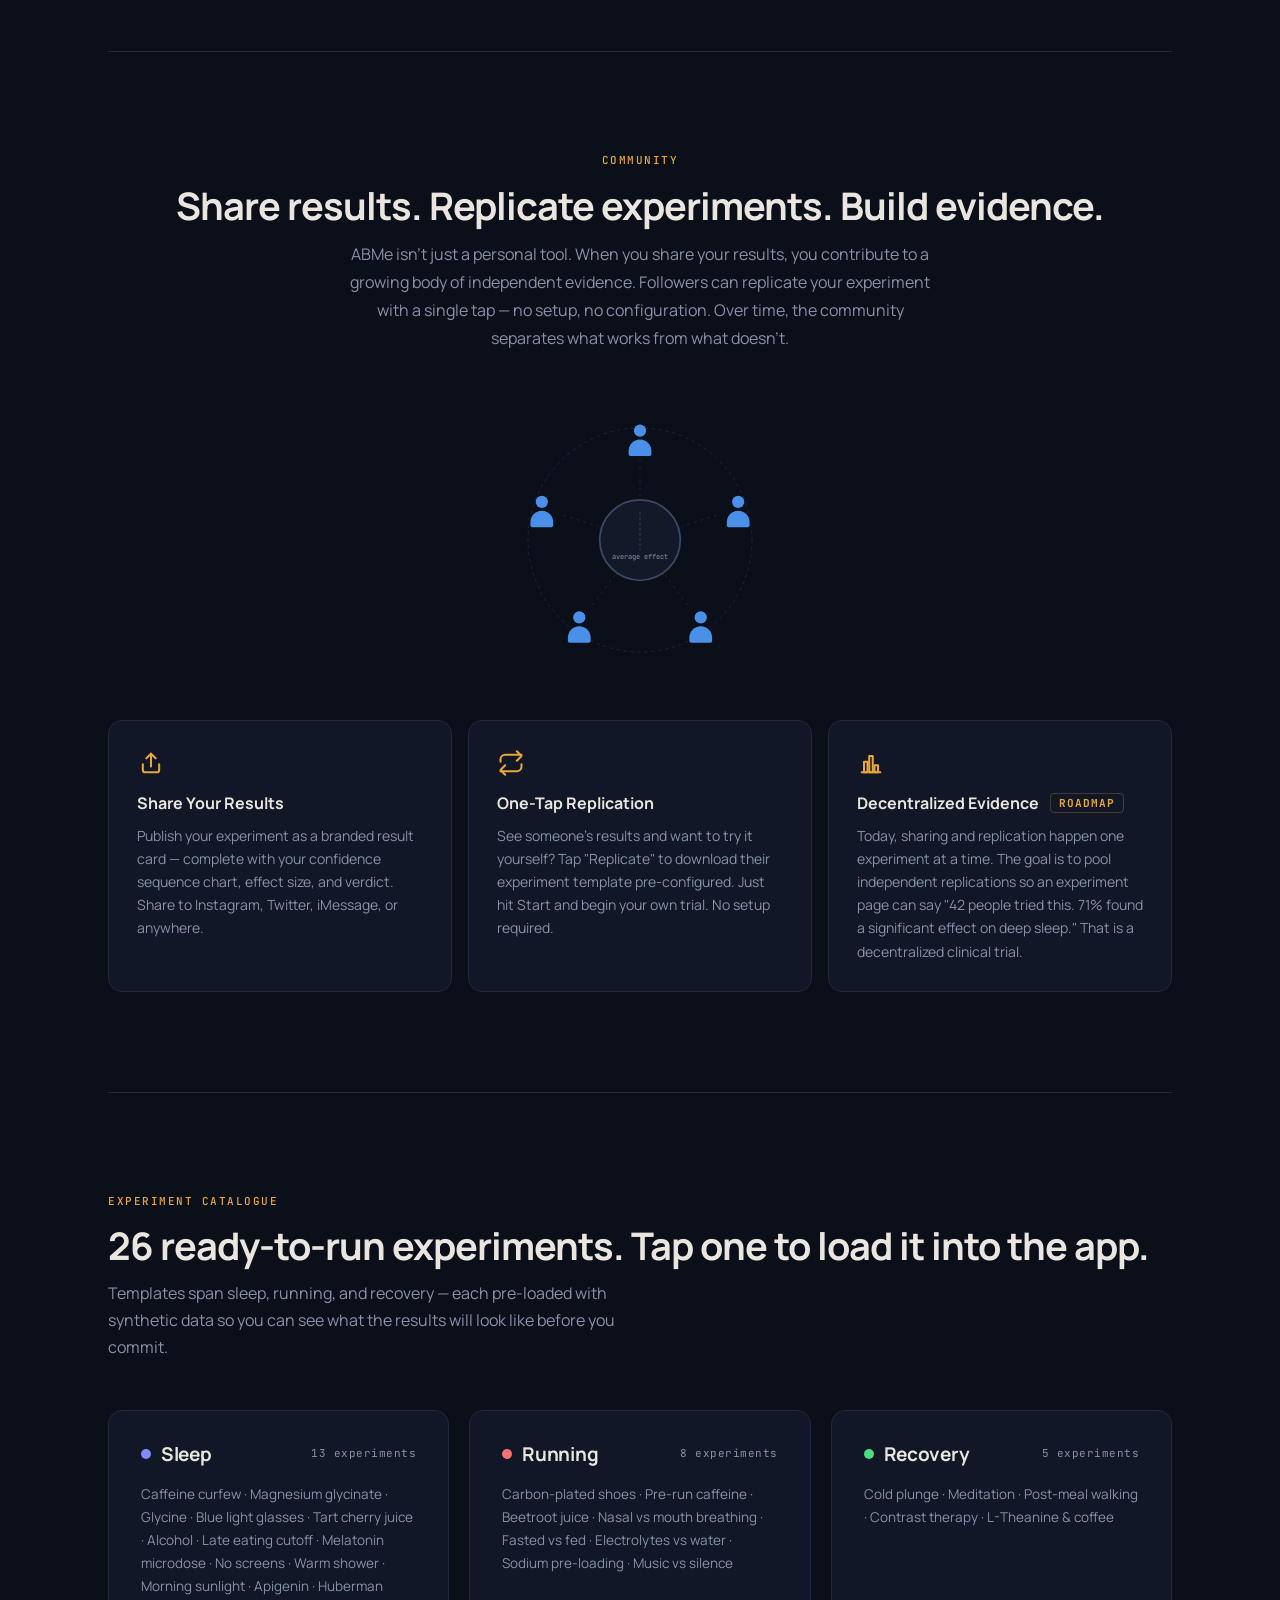
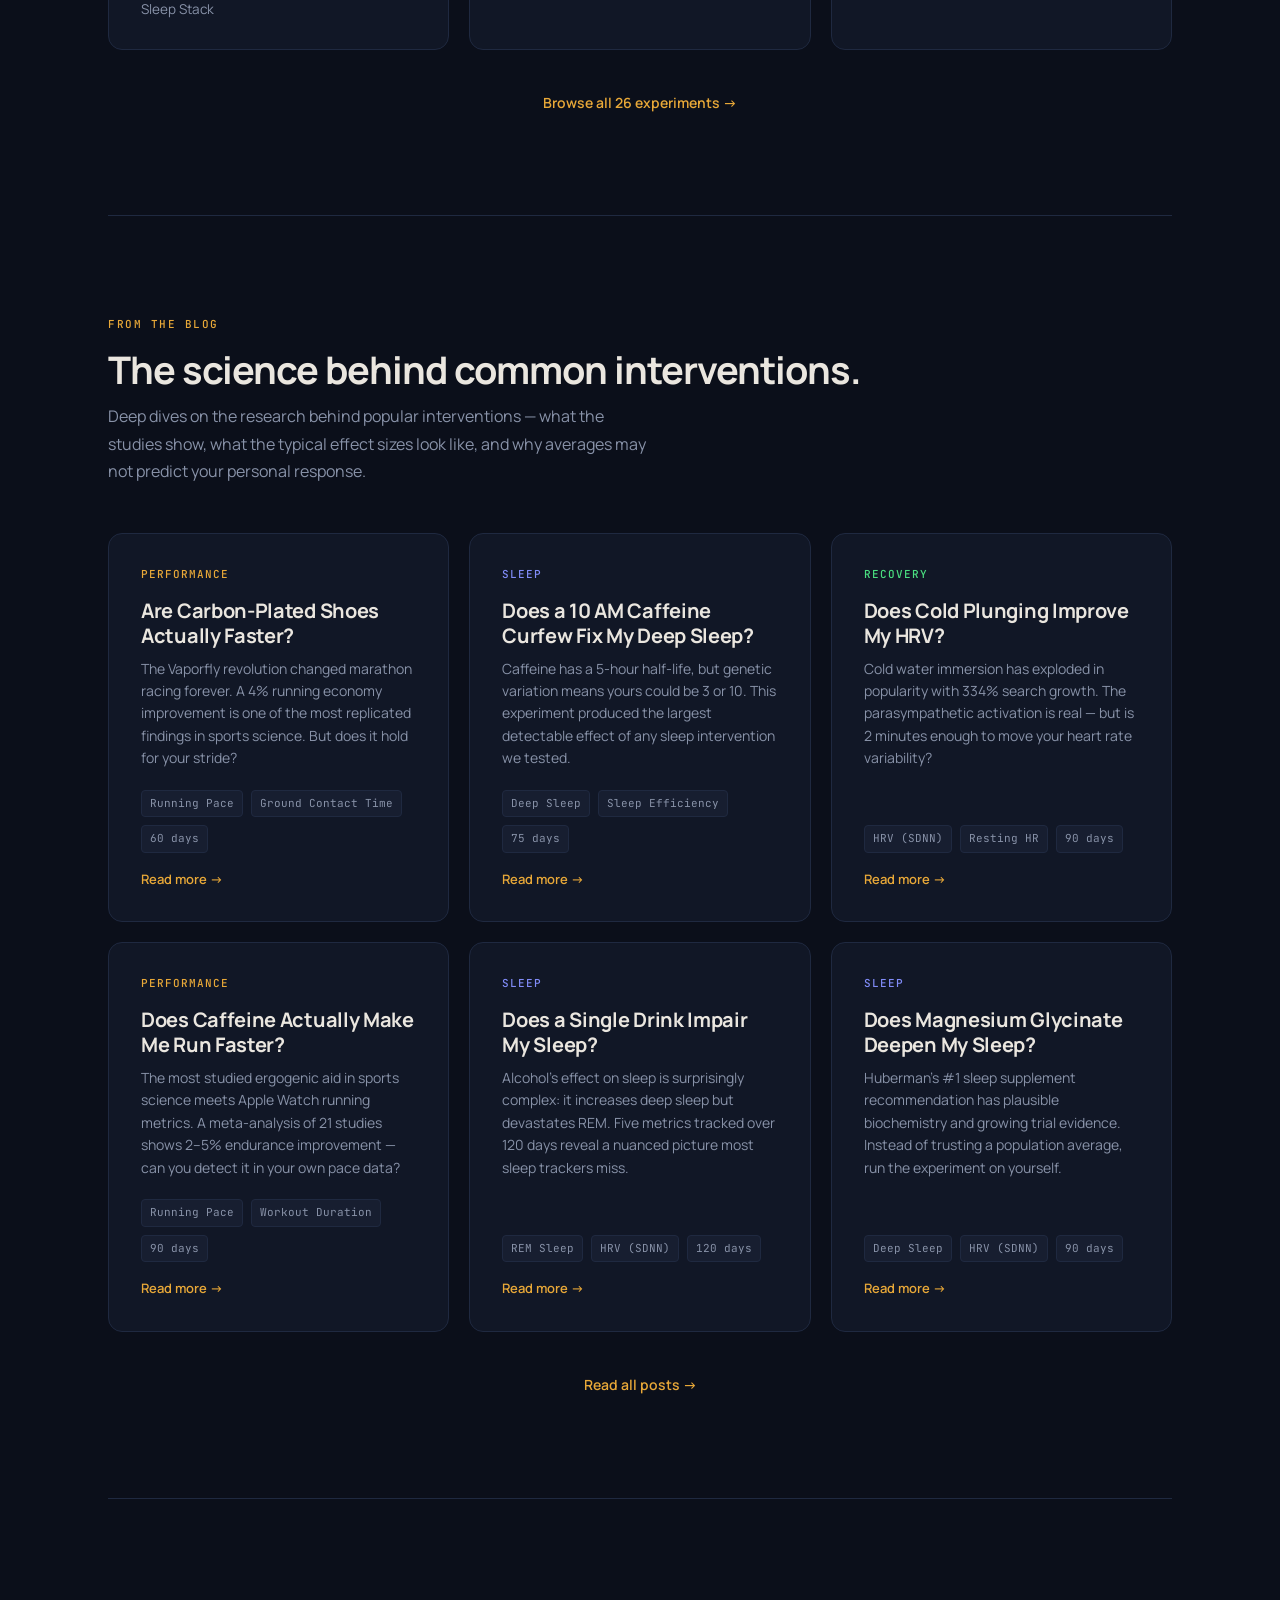
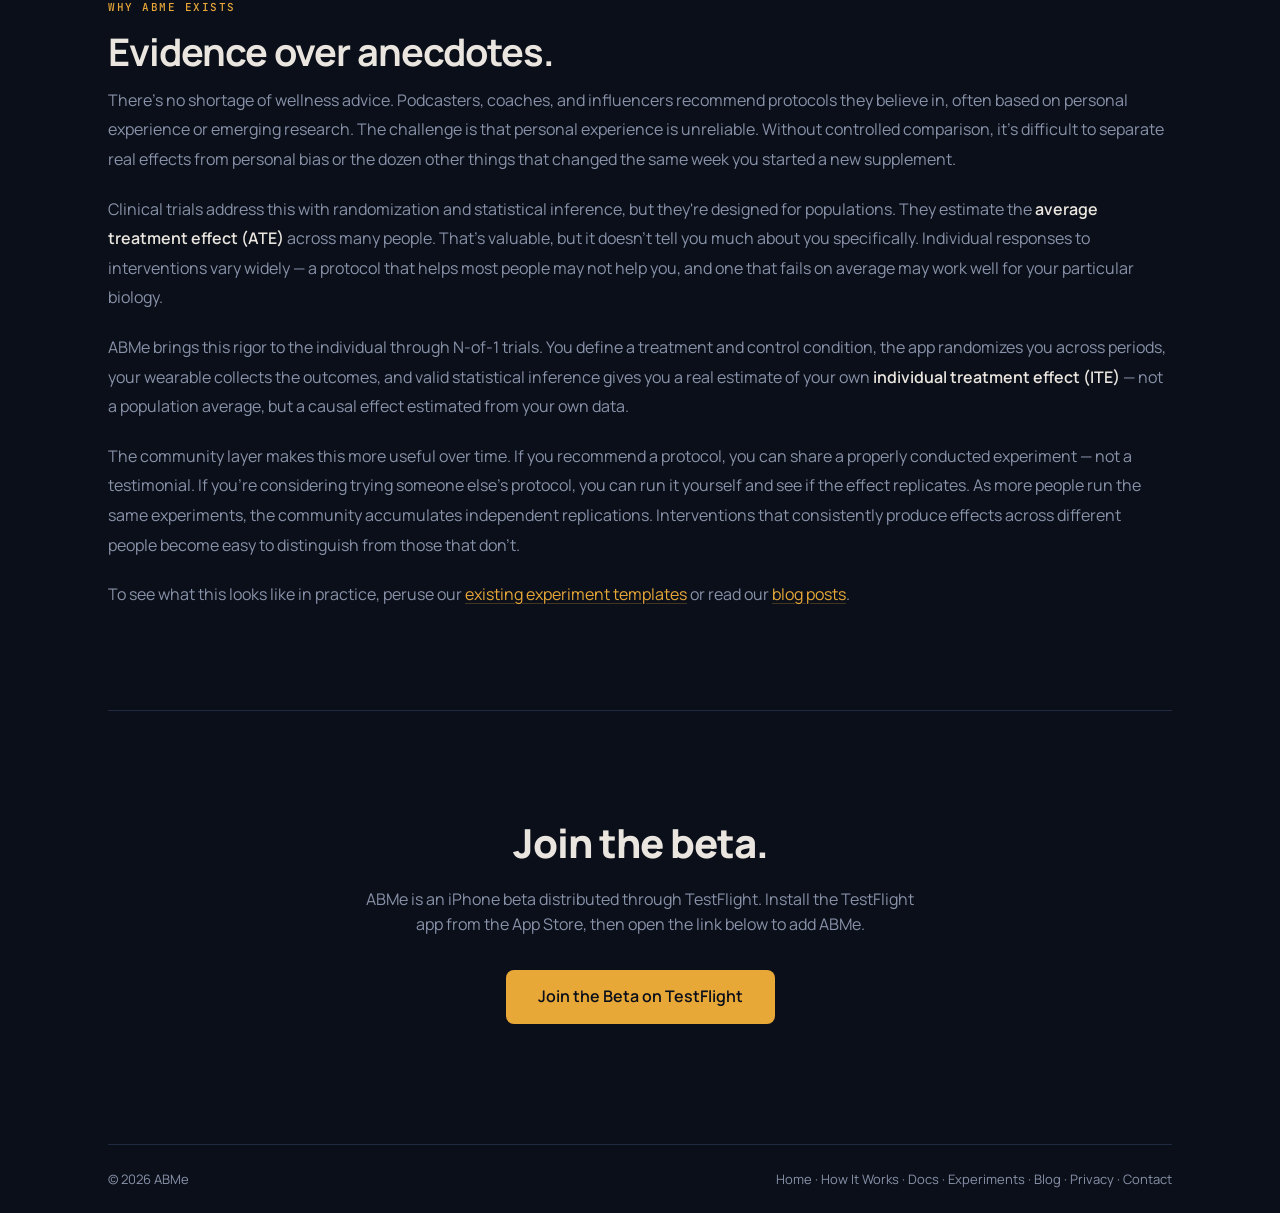
==== commit c8598a88: "Link the docs page from every nav, the sitemap and llms.txt; add the Reminders step Co-Authored-By: " ====
--- a/index.html
+++ b/index.html
@@ -3,20 +3,20 @@
 <head>
 <meta charset="UTF-8">
 <meta name="viewport" content="width=device-width, initial-scale=1.0">
-<title>ABMe — The Personal Experimentation Platform</title>
-<meta name="description" content="ABMe runs randomized N-of-1 experiments on your iPhone. It randomizes each unit to treatment or control, reads outcomes from HealthKit, and estimates your individual treatment effect with an anytime-valid confidence sequence.">
+<title>ABMe — The Experimentation Platform That Fits in Your Pocket</title>
+<meta name="description" content="ABMe turns your iPhone and wearable into a personal experimentation platform. Randomize what you do, let HealthKit measure the result, and get anytime-valid answers about what actually works for you.">
 <link rel="canonical" href="https://getabme.com/">
 <meta property="og:type" content="website">
 <meta property="og:site_name" content="ABMe">
-<meta property="og:title" content="ABMe — The Personal Experimentation Platform">
-<meta property="og:description" content="ABMe runs randomized N-of-1 experiments on your iPhone. It randomizes each unit to treatment or control, reads outcomes from HealthKit, and estimates your individual treatment effect with an anytime-valid confidence sequence.">
+<meta property="og:title" content="ABMe — The Experimentation Platform That Fits in Your Pocket">
+<meta property="og:description" content="ABMe turns your iPhone and wearable into a personal experimentation platform. Randomize what you do, let HealthKit measure the result, and get anytime-valid answers about what actually works for you.">
 <meta property="og:url" content="https://getabme.com/">
 <meta property="og:image" content="https://getabme.com/og-image.png">
 <meta property="og:image:width" content="1200">
 <meta property="og:image:height" content="630">
 <meta name="twitter:card" content="summary_large_image">
-<meta name="twitter:title" content="ABMe — The Personal Experimentation Platform">
-<meta name="twitter:description" content="ABMe runs randomized N-of-1 experiments on your iPhone. It randomizes each unit to treatment or control, reads outcomes from HealthKit, and estimates your individual treatment effect with an anytime-valid confidence sequence.">
+<meta name="twitter:title" content="ABMe — The Experimentation Platform That Fits in Your Pocket">
+<meta name="twitter:description" content="ABMe turns your iPhone and wearable into a personal experimentation platform. Randomize what you do, let HealthKit measure the result, and get anytime-valid answers about what actually works for you.">
 <meta name="twitter:image" content="https://getabme.com/og-image.png">
 <link rel="icon" type="image/svg+xml" href="logo.svg">
 <link rel="preconnect" href="https://fonts.googleapis.com">
@@ -1221,6 +1221,7 @@
     <a class="logo" href="/"><svg width="22" height="24" viewBox="0 0 200 220" xmlns="http://www.w3.org/2000/svg" aria-hidden="true"><defs><clipPath id="nl"><rect x="0" y="0" width="100" height="220"/></clipPath><clipPath id="nr"><rect x="100" y="0" width="100" height="220"/></clipPath></defs><circle cx="100" cy="62" r="36" clip-path="url(#nl)" fill="rgb(224,135,79)"/><circle cx="100" cy="62" r="36" clip-path="url(#nr)" fill="rgb(74,143,232)"/><path d="M100,110 C65,110 38,138 38,168 L38,195 C38,203 44,209 52,209 L100,209 Z" clip-path="url(#nl)" fill="rgb(224,135,79)"/><path d="M100,110 C135,110 162,138 162,168 L162,195 C162,203 156,209 148,209 L100,209 Z" clip-path="url(#nr)" fill="rgb(74,143,232)"/></svg><span><span class="a">A</span><span class="b">B</span>Me</span></a>
     <div class="nav-links" id="nav-menu">
       <a href="/how-it-works/">How It Works</a>
+      <a href="/docs/">Docs</a>
       <a href="#hardware" class="nav-anchor">Devices</a>
       <a href="#privacy" class="nav-anchor">Privacy</a>
       <a href="#community" class="nav-anchor">Community</a>
@@ -1238,8 +1239,8 @@
 <div class="container">
   <div class="hero">
     <div class="hero-text">
-      <h1>The <em>personal</em> experimentation platform.</h1>
-      <p class="hero-sub">Randomized N-of-1 experiments with anytime-valid inference. ABMe randomizes each unit to treatment or control, reads the outcome from your wearable through HealthKit, and estimates your individual treatment effect with a confidence sequence you can monitor continuously.</p>
+      <h1>The <em>experimentation platform</em> that fits in your pocket.</h1>
+      <p class="hero-sub">Built on the same research and technology that powers A/B testing at the world's largest tech companies &mdash; <strong>ABMe brings rigorous experimentation to a single subject: you.</strong> Design randomized N-of-1 experiments, collect data from your wearable, and find out what actually works.</p>
       <div class="hero-actions">
         <a href="https://testflight.apple.com/join/bu77RnGP" target="_blank" rel="noopener" class="btn-primary">Join the Beta</a>
         <a href="#why" class="btn-secondary">Learn More</a>
@@ -1269,13 +1270,13 @@
   <section id="why">
     <div class="section-tag">Why Experiment?</div>
     <h2 class="section-title">Tracking tells you <em style="font-style:normal;color:var(--accent)">what happened.</em><br>Experimentation tells you <em style="font-style:normal;color:var(--accent)">what caused it.</em></h2>
-    <p class="section-sub">You tried creatine for a month and your HRV "seemed better." Was it the creatine, the extra sleep, or the season changing? Randomizing which days you take it separates those.</p>
+    <p class="section-sub">You tried creatine for a month and your HRV "seemed better." But was it the creatine, or the extra sleep, or the season changing? Without randomization, you'll never know.</p>
 
     <div class="causation-grid">
       <div class="cause-card highlight">
         <div class="card-label">ABMe</div>
         <h3>Randomized Experimentation</h3>
-        <p>Each unit is randomly assigned to treatment or control. Randomization balances confounders in expectation, so the treatment–control contrast is an unbiased estimate of the causal effect.</p>
+        <p>Each experimental unit is randomly assigned to treatment or control. Randomization eliminates confounders, isolating the causal effect of your intervention.</p>
         <ul class="cause-list">
           <li><span class="icon-yes">&#10003;</span> True randomization per unit</li>
           <li><span class="icon-yes">&#10003;</span> Causal inference, not correlation</li>
@@ -1291,7 +1292,7 @@
           <li><span class="icon-no">&#10007;</span> Self-selected conditions</li>
           <li><span class="icon-no">&#10007;</span> Correlation only</li>
           <li><span class="icon-no">&#10007;</span> Manual data entry</li>
-          <li><span class="icon-no">&#10007;</span> No measure of uncertainty</li>
+          <li><span class="icon-no">&#10007;</span> Gut-feel conclusions</li>
         </ul>
       </div>
     </div>
@@ -1312,7 +1313,7 @@
   <section id="how">
     <div class="section-tag">How It Works</div>
     <h2 class="section-title">Four steps to your first experiment.</h2>
-    <p class="section-sub">Design once, then tap to randomize each period.</p>
+    <p class="section-sub">Design once, then tap to randomize each period. ABMe handles assignment, data collection, and analysis automatically.</p>
 
     <div class="steps-grid">
       <div class="step-card">
@@ -1323,7 +1324,7 @@
       <div class="step-card">
         <div class="step-num">02</div>
         <h3>Randomize</h3>
-        <p>Tap "Start Next Unit." ABMe randomly assigns you to treatment or control.</p>
+        <p>Tap "Start Next Unit." ABMe randomly assigns you to treatment or control. No self-selection. No bias.</p>
       </div>
       <div class="step-card">
         <div class="step-num">03</div>
@@ -1333,7 +1334,7 @@
       <div class="step-card">
         <div class="step-num">04</div>
         <h3>Learn</h3>
-        <p>The confidence sequence narrows as units accrue. It holds at every sample size, so you can check it daily and stop once it excludes zero, with the type I error rate still controlled.</p>
+        <p>Watch the confidence interval tighten over time. When it excludes zero, you've found a real personal effect.</p>
       </div>
     </div>
     <div class="posts-footer"><a href="/how-it-works/">New to experimenting? Read the plain-English guide &rarr;</a></div>
@@ -1350,40 +1351,48 @@
 <!-- ───── ML Variance Reduction ───── -->
 <div class="container">
   <section class="ml-section">
-    <div class="section-tag">Variance Reduction</div>
-    <h2 class="section-title">Regression adjustment makes the estimate <em style="font-style:normal;color:var(--accent)">tighter.</em></h2>
+    <div class="section-tag">Smarter Estimates</div>
+    <h2 class="section-title">Machine learning makes your experiments <em style="font-style:normal;color:var(--accent)">faster.</em></h2>
 
     <div class="ml-split">
       <div class="ml-text">
-        <p>Health metrics are autocorrelated and drift from day to day for reasons unrelated to the experiment. That variation inflates the variance of the effect estimate.</p>
-        <p>Before each unit is randomized, ABMe makes a one-step-ahead forecast of the outcome from a <strong>local-level state-space model fitted to your own history on that device</strong>. The forecast enters an augmented inverse-propensity-weighted (AIPW) estimator as a regression adjustment, removing the predictable part of the variation so the confidence sequence narrows faster.</p>
-        <p>The forecast uses only pre-treatment data and the assignment probabilities are known, so the estimator stays unbiased and the confidence sequence keeps its coverage however good or bad the forecast is. A better forecast only lowers the variance.</p>
+        <p>Your health metrics don't exist in isolation. How well you slept last night affects your resting heart rate today. Yesterday's workout intensity shapes today's HRV. These day-to-day fluctuations add noise to your experiment &mdash; making it harder to detect the signal you're looking for.</p>
+        <p>ABMe uses machine learning to account for this. It trains a model on the metrics that capture your body's daily state &mdash; <strong>how well you slept, how hard you trained, how recovered you are</strong> &mdash; to predict what your outcome would have looked like regardless of your treatment assignment. By subtracting that prediction, the noise drops and the confidence band tightens.</p>
+        <p>The result: <strong>faster answers with the same statistical rigor.</strong> This is the same augmented estimator used by the world's most sophisticated experimentation platforms &mdash; now running on your phone.</p>
       </div>
       <div class="ml-card">
         <div class="ml-metrics-flow">
-          <span class="ml-chip">Pre-treatment history</span>
+          <span class="ml-chip">Sleep Duration</span>
+          <span class="ml-chip">Deep Sleep</span>
+          <span class="ml-chip">Sleep Efficiency</span>
+          <span class="ml-chip">Active Calories</span>
+          <span class="ml-chip">Exercise Minutes</span>
+          <span class="ml-chip">Resting HR</span>
+          <span class="ml-chip">HRV</span>
+          <span class="ml-chip">Respiratory Rate</span>
+          <span class="ml-chip">Steps</span>
           <span class="ml-arrow">&rarr;</span>
-          <span class="ml-chip result">One-step forecast</span>
+          <span class="ml-chip result">ML predictions</span>
           <span class="ml-arrow">&rarr;</span>
-          <span class="ml-chip result">Lower variance</span>
+          <span class="ml-chip result">Noise removed</span>
         </div>
         <div style="margin-top: 16px;">
           <div class="ml-row">
-            <span class="ml-label">Unadjusted</span>
+            <span class="ml-label">Standard</span>
             <div class="ml-bar-track"><div class="ml-bar wide">wider uncertainty</div></div>
           </div>
         </div>
         <div>
           <div class="ml-row">
-            <span class="ml-label">Adjusted</span>
+            <span class="ml-label">With ML</span>
             <div class="ml-bar-track"><div class="ml-bar narrow">tighter bounds</div></div>
           </div>
         </div>
-        <div class="ml-diagram-label">Same data, same coverage, narrower interval</div>
+        <div class="ml-diagram-label">Same data, same rigor &mdash; faster conclusions</div>
         <canvas id="csCanvas" style="width:100%;height:140px;display:block;margin-top:20px;"></canvas>
         <div class="ml-cs-legend">
-          <span><span class="leg-swatch" style="background:rgba(232,168,56,0.25)"></span> Unadjusted</span>
-          <span><span class="leg-swatch" style="background:rgba(74,143,232,0.5)"></span> Adjusted</span>
+          <span><span class="leg-swatch" style="background:rgba(232,168,56,0.25)"></span> Standard</span>
+          <span><span class="leg-swatch" style="background:rgba(74,143,232,0.5)"></span> With ML</span>
         </div>
       </div>
     </div>
@@ -1458,7 +1467,7 @@
 
     <div class="healthkit-note">
       <div class="hk-icon">+</div>
-      <p><strong>Any device that writes to Apple HealthKit is supported.</strong> ABMe reads nearly 70 metric types from HealthKit, including heart rate, HRV, sleep stages, blood oxygen, respiratory rate, VO2max, steps and workouts.</p>
+      <p><strong>Any device that writes to Apple HealthKit is supported.</strong> ABMe reads nearly 70 metric types directly from HealthKit &mdash; heart rate, HRV, sleep stages, blood oxygen, respiratory rate, VO2max, steps, workouts, and more. Zero manual entry.</p>
     </div>
   </section>
 </div>
@@ -1468,8 +1477,9 @@
   <section id="privacy" class="privacy-section">
     <div class="section-tag">Privacy</div>
     <h2 class="privacy-headline">
-      <span class="line">Your data stays</span>
-      <span class="line">on your <span class="em">phone.</span></span>
+      <span class="line">Your body.</span>
+      <span class="line">Your experiment.</span>
+      <span class="line">Your <span class="em">data.</span></span>
     </h2>
     <p class="privacy-sub">ABMe runs without a backend, accounts, or analytics. Your health data never leaves your phone unless you choose to publish an experiment, and even then only that experiment's results are shared. <a href="/privacy.html">Read the privacy policy.</a></p>
 
@@ -1502,8 +1512,8 @@
 <div class="container">
   <section class="community-section" id="community">
     <div class="section-tag">Community</div>
-    <h2 class="section-title">Share an experiment, or run one someone else shared.</h2>
-    <p class="community-sub">Each person's experiment is independent. When several people run the same design, their individual treatment effects can be pooled into an estimate of the population average treatment effect.</p>
+    <h2 class="section-title">Share results. Replicate experiments. Build evidence.</h2>
+    <p class="community-sub">ABMe isn't just a personal tool. When you share your results, you contribute to a growing body of independent evidence. Followers can replicate your experiment with a single tap — no setup, no configuration. Over time, the community separates what works from what doesn't.</p>
 
     <svg class="community-diagram cd-d" viewBox="0 0 320 320" xmlns="http://www.w3.org/2000/svg" role="img" aria-label="Five independent experiments each narrow their own confidence sequence and send the result to a central pooled estimate of the average treatment effect">
       <style>
@@ -1622,17 +1632,17 @@
       <div class="community-card">
         <span class="card-icon"><svg viewBox="0 0 24 24" fill="none" stroke="currentColor" stroke-width="1.75" stroke-linecap="round" stroke-linejoin="round" aria-hidden="true"><path d="M12 15V4"/><path d="M8 8l4-4 4 4"/><path d="M5 13v5a2 2 0 0 0 2 2h10a2 2 0 0 0 2-2v-5"/></svg></span>
         <h3>Share Your Results</h3>
-        <p>Share a result card with your confidence sequence chart and effect size through the iOS share sheet.</p>
+        <p>Publish your experiment as a branded result card — complete with your confidence sequence chart, effect size, and verdict. Share to Instagram, Twitter, iMessage, or anywhere.</p>
       </div>
       <div class="community-card">
         <span class="card-icon"><svg viewBox="0 0 24 24" fill="none" stroke="currentColor" stroke-width="1.75" stroke-linecap="round" stroke-linejoin="round" aria-hidden="true"><path d="M17 2l4 4-4 4"/><path d="M3 11V9a4 4 0 0 1 4-4h14"/><path d="M7 22l-4-4 4-4"/><path d="M21 13v2a4 4 0 0 1-4 4H3"/></svg></span>
-        <h3>Run the Same Design</h3>
-        <p>Open a shared experiment link to load the same design into ABMe, then run it on yourself.</p>
+        <h3>One-Tap Replication</h3>
+        <p>See someone's results and want to try it yourself? Tap "Replicate" to download their experiment template pre-configured. Just hit Start and begin your own trial. No setup required.</p>
       </div>
       <div class="community-card">
         <span class="card-icon"><svg viewBox="0 0 24 24" fill="none" stroke="currentColor" stroke-width="1.75" stroke-linecap="round" stroke-linejoin="round" aria-hidden="true"><path d="M4 20h16"/><rect x="6" y="11" width="3" height="9"/><rect x="10.5" y="6" width="3" height="14"/><rect x="15" y="14" width="3" height="6"/></svg></span>
-        <h3>Pooled Results <span class="roadmap-tag">Roadmap</span></h3>
-        <p>Today, each experiment stands alone. The plan is to pool independent experiments on the same design into a population average treatment effect.</p>
+        <h3>Decentralized Evidence <span class="roadmap-tag">Roadmap</span></h3>
+        <p>Today, sharing and replication happen one experiment at a time. The goal is to pool independent replications so an experiment page can say "42 people tried this. 71% found a significant effect on deep sleep." That is a decentralized clinical trial.</p>
       </div>
     </div>
 
@@ -1685,14 +1695,14 @@
 <div class="container">
   <section class="posts-section">
     <div class="section-tag">From the Blog</div>
-    <h2 class="section-title">What the research says.</h2>
-    <p class="section-sub">What published studies say about common interventions, and how to test each one on yourself.</p>
+    <h2 class="section-title">The science behind common interventions.</h2>
+    <p class="section-sub">Deep dives on the research behind popular interventions &mdash; what the studies show, what the typical effect sizes look like, and why averages may not predict your personal response.</p>
     <div class="posts-grid">
 
       <a href="/blog/racing-shoes.html" class="post-card">
         <div class="post-cat cat-performance">Performance</div>
         <h3>Are Carbon-Plated Shoes Actually Faster?</h3>
-        <p class="post-hyp">Lab studies consistently find about a 4% running economy improvement. Does it show up in your own pace?</p>
+        <p class="post-hyp">The Vaporfly revolution changed marathon racing forever. A 4% running economy improvement is one of the most replicated findings in sports science. But does it hold for your stride?</p>
         <div class="post-meta">
           <span class="post-tag">Running Pace</span>
           <span class="post-tag">Ground Contact Time</span>
@@ -1704,7 +1714,7 @@
       <a href="/blog/caffeine-curfew-sleep.html" class="post-card">
         <div class="post-cat cat-sleep">Sleep</div>
         <h3>Does a 10 AM Caffeine Curfew Fix My Deep Sleep?</h3>
-        <p class="post-hyp">Caffeine has a 5-hour half-life on average, but it varies from about 3 to 10 hours between people. Does stopping at 10 AM change your deep sleep?</p>
+        <p class="post-hyp">Caffeine has a 5-hour half-life, but genetic variation means yours could be 3 or 10. This experiment produced the largest detectable effect of any sleep intervention we tested.</p>
         <div class="post-meta">
           <span class="post-tag">Deep Sleep</span>
           <span class="post-tag">Sleep Efficiency</span>
@@ -1716,7 +1726,7 @@
       <a href="/blog/cold-plunge-recovery.html" class="post-card">
         <div class="post-cat cat-recovery">Recovery</div>
         <h3>Does Cold Plunging Improve My HRV?</h3>
-        <p class="post-hyp">Cold water triggers a measurable parasympathetic response. Is 2 minutes a day enough to move your HRV?</p>
+        <p class="post-hyp">Cold water immersion has exploded in popularity with 334% search growth. The parasympathetic activation is real &mdash; but is 2 minutes enough to move your heart rate variability?</p>
         <div class="post-meta">
           <span class="post-tag">HRV (SDNN)</span>
           <span class="post-tag">Resting HR</span>
@@ -1728,7 +1738,7 @@
       <a href="/blog/pre-workout-running.html" class="post-card">
         <div class="post-cat cat-performance">Performance</div>
         <h3>Does Caffeine Actually Make Me Run Faster?</h3>
-        <p class="post-hyp">A meta-analysis of 21 studies found a 2&ndash;5% endurance improvement. Can you detect it in your own pace data?</p>
+        <p class="post-hyp">The most studied ergogenic aid in sports science meets Apple Watch running metrics. A meta-analysis of 21 studies shows 2&ndash;5% endurance improvement &mdash; can you detect it in your own pace data?</p>
         <div class="post-meta">
           <span class="post-tag">Running Pace</span>
           <span class="post-tag">Workout Duration</span>
@@ -1740,7 +1750,7 @@
       <a href="/blog/alcohol-sleep.html" class="post-card">
         <div class="post-cat cat-sleep">Sleep</div>
         <h3>Does a Single Drink Impair My Sleep?</h3>
-        <p class="post-hyp">Alcohol tends to increase deep sleep early in the night and reduce REM. This experiment tracks five sleep and recovery metrics over 120 days.</p>
+        <p class="post-hyp">Alcohol's effect on sleep is surprisingly complex: it increases deep sleep but devastates REM. Five metrics tracked over 120 days reveal a nuanced picture most sleep trackers miss.</p>
         <div class="post-meta">
           <span class="post-tag">REM Sleep</span>
           <span class="post-tag">HRV (SDNN)</span>
@@ -1752,7 +1762,7 @@
       <a href="/blog/magnesium-deep-sleep.html" class="post-card">
         <div class="post-cat cat-sleep">Sleep</div>
         <h3>Does Magnesium Glycinate Deepen My Sleep?</h3>
-        <p class="post-hyp">Magnesium glycinate has plausible biochemistry and some trial evidence. Test whether it changes your deep sleep.</p>
+        <p class="post-hyp">Huberman's #1 sleep supplement recommendation has plausible biochemistry and growing trial evidence. Instead of trusting a population average, run the experiment on yourself.</p>
         <div class="post-meta">
           <span class="post-tag">Deep Sleep</span>
           <span class="post-tag">HRV (SDNN)</span>
@@ -1772,10 +1782,11 @@
     <div class="section-tag">Why ABMe Exists</div>
     <h2 class="section-title">Evidence over anecdotes.</h2>
     <div class="manifesto-body">
-      <p>Most health advice rests on personal experience, and personal experience is hard to read: when you start something new, a dozen other things change the same week.</p>
-      <p>Clinical trials address this with randomization and statistical inference, but they're designed for populations. They estimate the <strong>average treatment effect (ATE)</strong> across many people. That's valuable, but it doesn't tell you much about you specifically. Responses vary, so something that helps most people may not help you, and the reverse.</p>
-      <p>ABMe runs the same kind of randomized comparison on one person. You define treatment and control, the app randomizes you across periods, your wearable records the outcome, and an anytime-valid confidence sequence estimates your own <strong>individual treatment effect (ITE)</strong>: a causal effect estimated from your data alone.</p>
-            <p>To see what this looks like, browse the <a href="experiments/index.html">existing experiment templates</a> or read the <a href="blog/index.html">blog</a>.</p>
+      <p>There's no shortage of wellness advice. Podcasters, coaches, and influencers recommend protocols they believe in, often based on personal experience or emerging research. The challenge is that personal experience is unreliable. Without controlled comparison, it's difficult to separate real effects from personal bias or the dozen other things that changed the same week you started a new supplement.</p>
+      <p>Clinical trials address this with randomization and statistical inference, but they're designed for populations. They estimate the <strong>average treatment effect (ATE)</strong> across many people. That's valuable, but it doesn't tell you much about you specifically. Individual responses to interventions vary widely &mdash; a protocol that helps most people may not help you, and one that fails on average may work well for your particular biology.</p>
+      <p>ABMe brings this rigor to the individual through N-of-1 trials. You define a treatment and control condition, the app randomizes you across periods, your wearable collects the outcomes, and valid statistical inference gives you a real estimate of your own <strong>individual treatment effect (ITE)</strong> &mdash; not a population average, but a causal effect estimated from your own data.</p>
+      <p>The community layer makes this more useful over time. If you recommend a protocol, you can share a properly conducted experiment &mdash; not a testimonial. If you're considering trying someone else's protocol, you can run it yourself and see if the effect replicates. As more people run the same experiments, the community accumulates independent replications. Interventions that consistently produce effects across different people become easy to distinguish from those that don't.</p>
+      <p>To see what this looks like in practice, peruse our <a href="experiments/index.html">existing experiment templates</a> or read our <a href="blog/index.html">blog posts</a>.</p>
     </div>
   </section>
 </div>
@@ -1792,7 +1803,7 @@
 <div class="container">
   <footer>
     <span>&copy; 2026 ABMe</span>
-    <span><a href="/">Home</a> &middot; <a href="/how-it-works/">How It Works</a> &middot; <a href="/experiments/">Experiments</a> &middot; <a href="/blog/">Blog</a> &middot; <a href="/privacy.html">Privacy</a> &middot; <a href="mailto:support@getabme.com">Contact</a></span>
+    <span><a href="/">Home</a> &middot; <a href="/how-it-works/">How It Works</a> &middot; <a href="/docs/">Docs</a> &middot; <a href="/experiments/">Experiments</a> &middot; <a href="/blog/">Blog</a> &middot; <a href="/privacy.html">Privacy</a> &middot; <a href="mailto:support@getabme.com">Contact</a></span>
   </footer>
 </div>
 
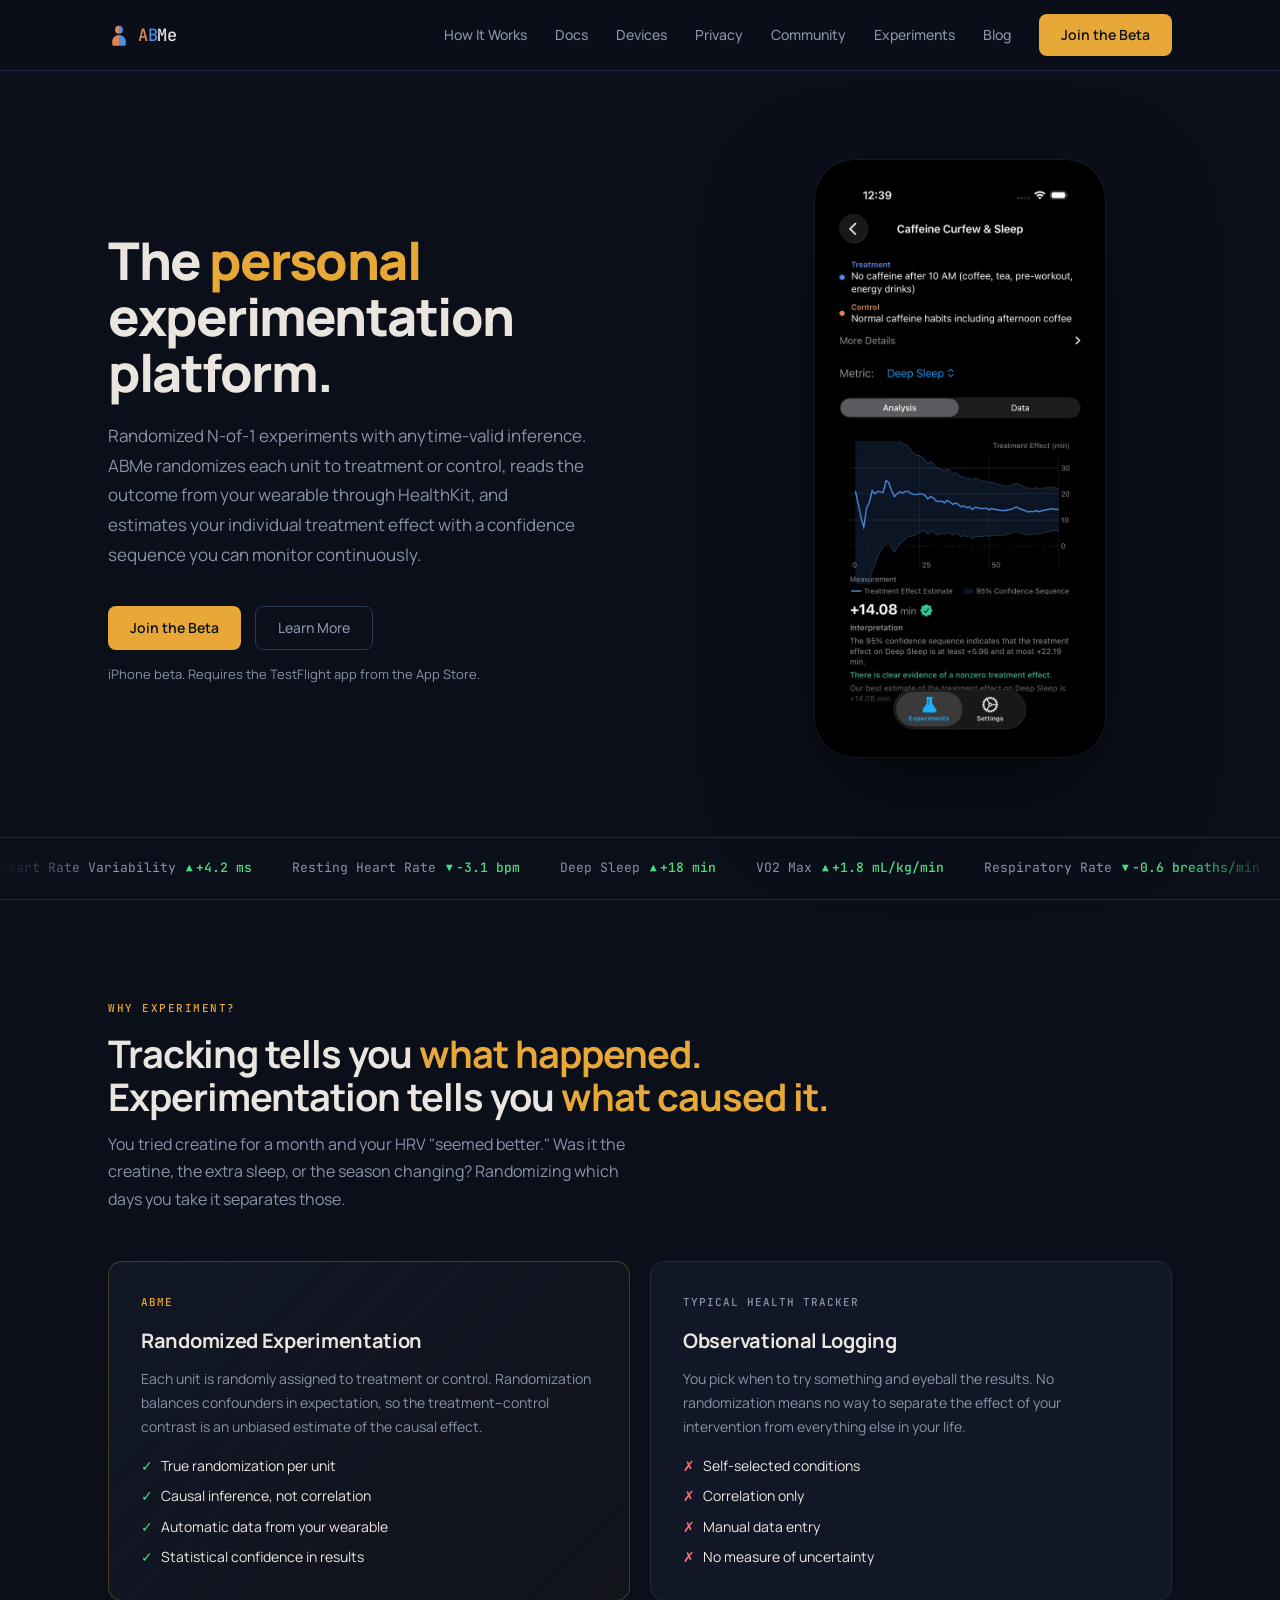
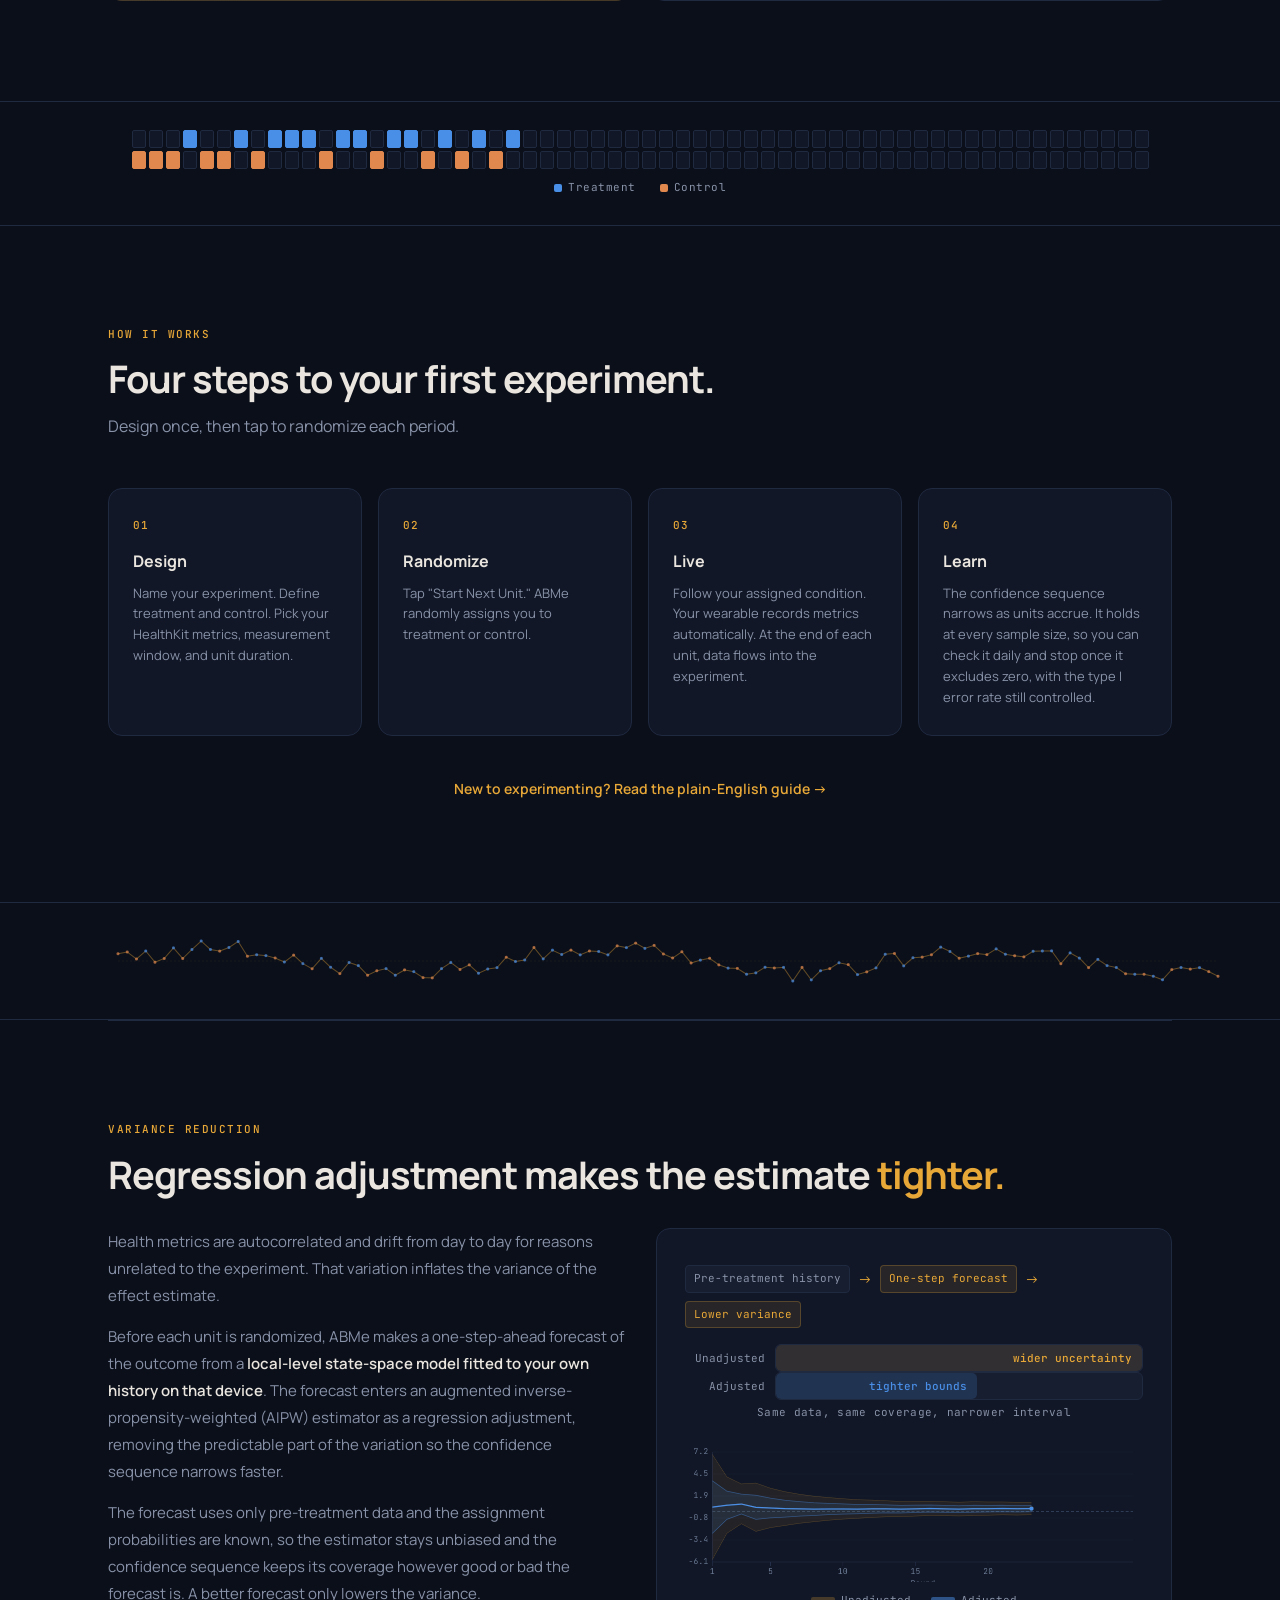
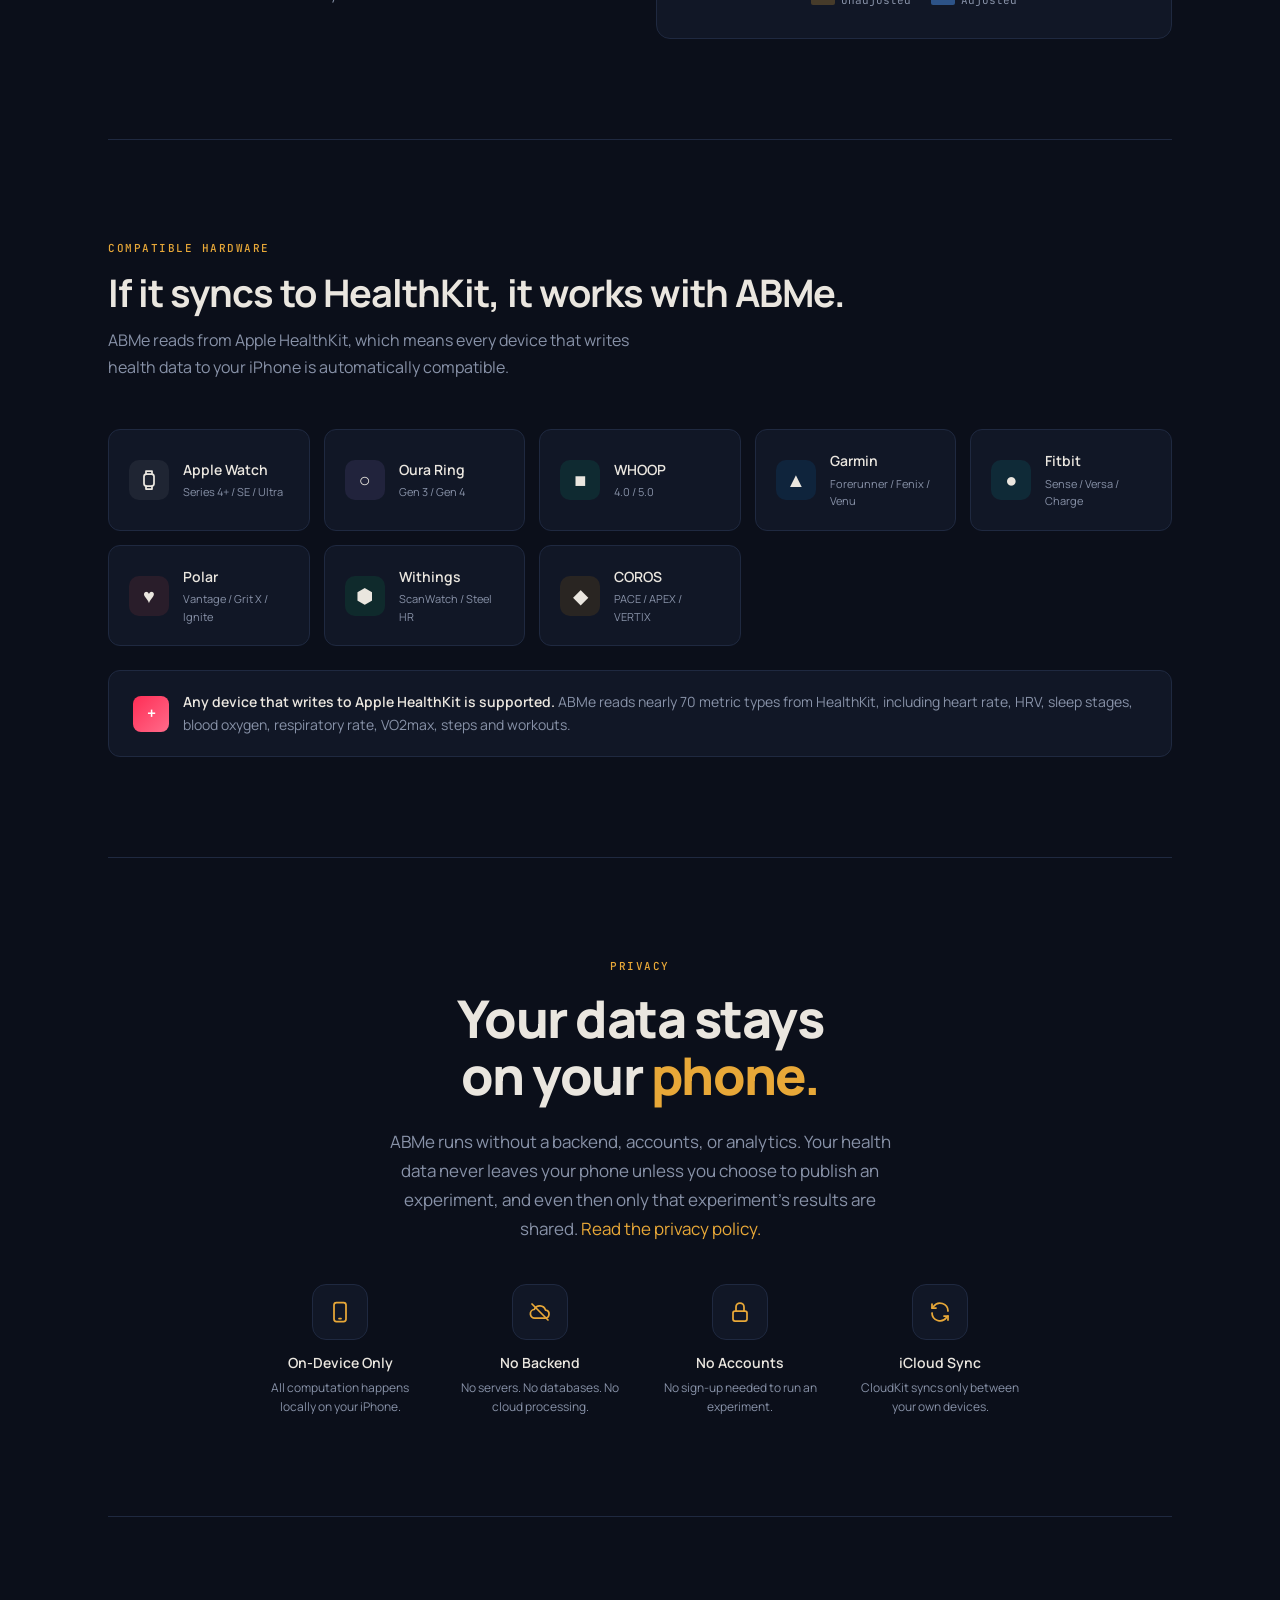
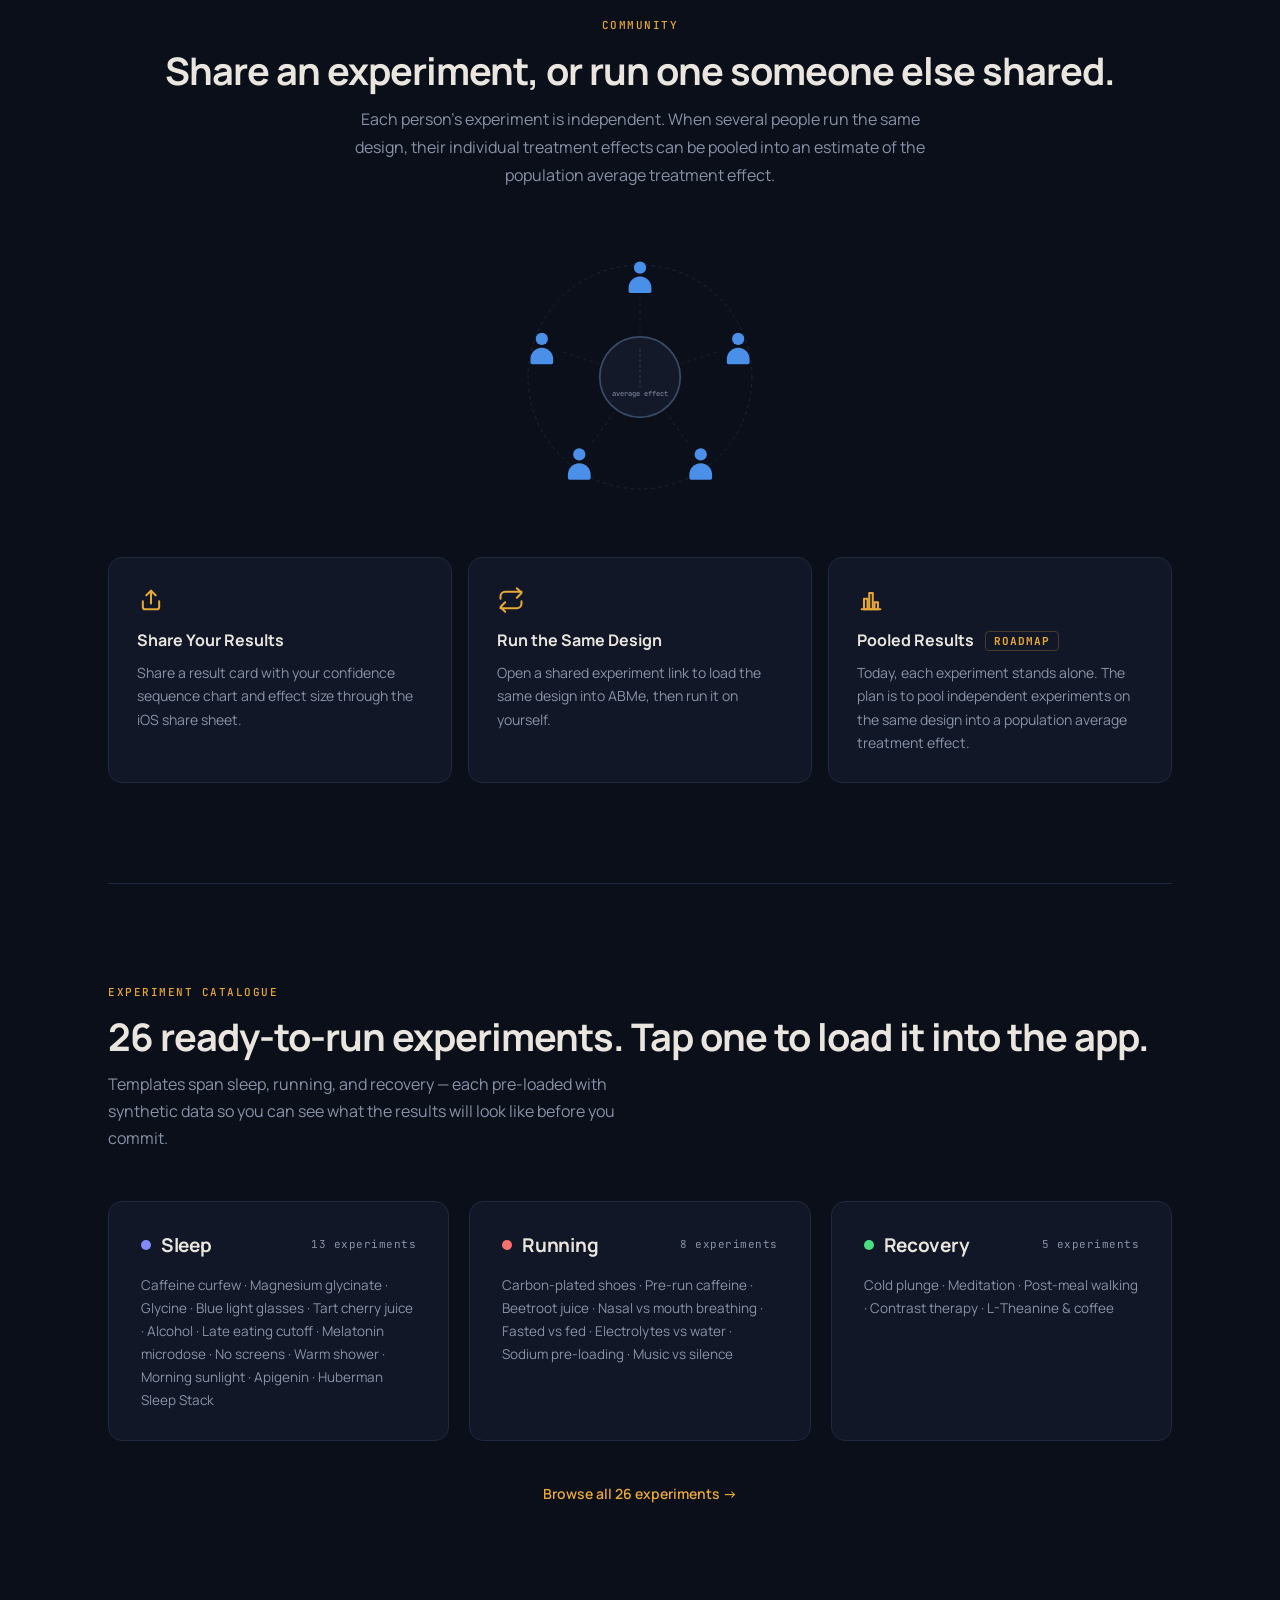
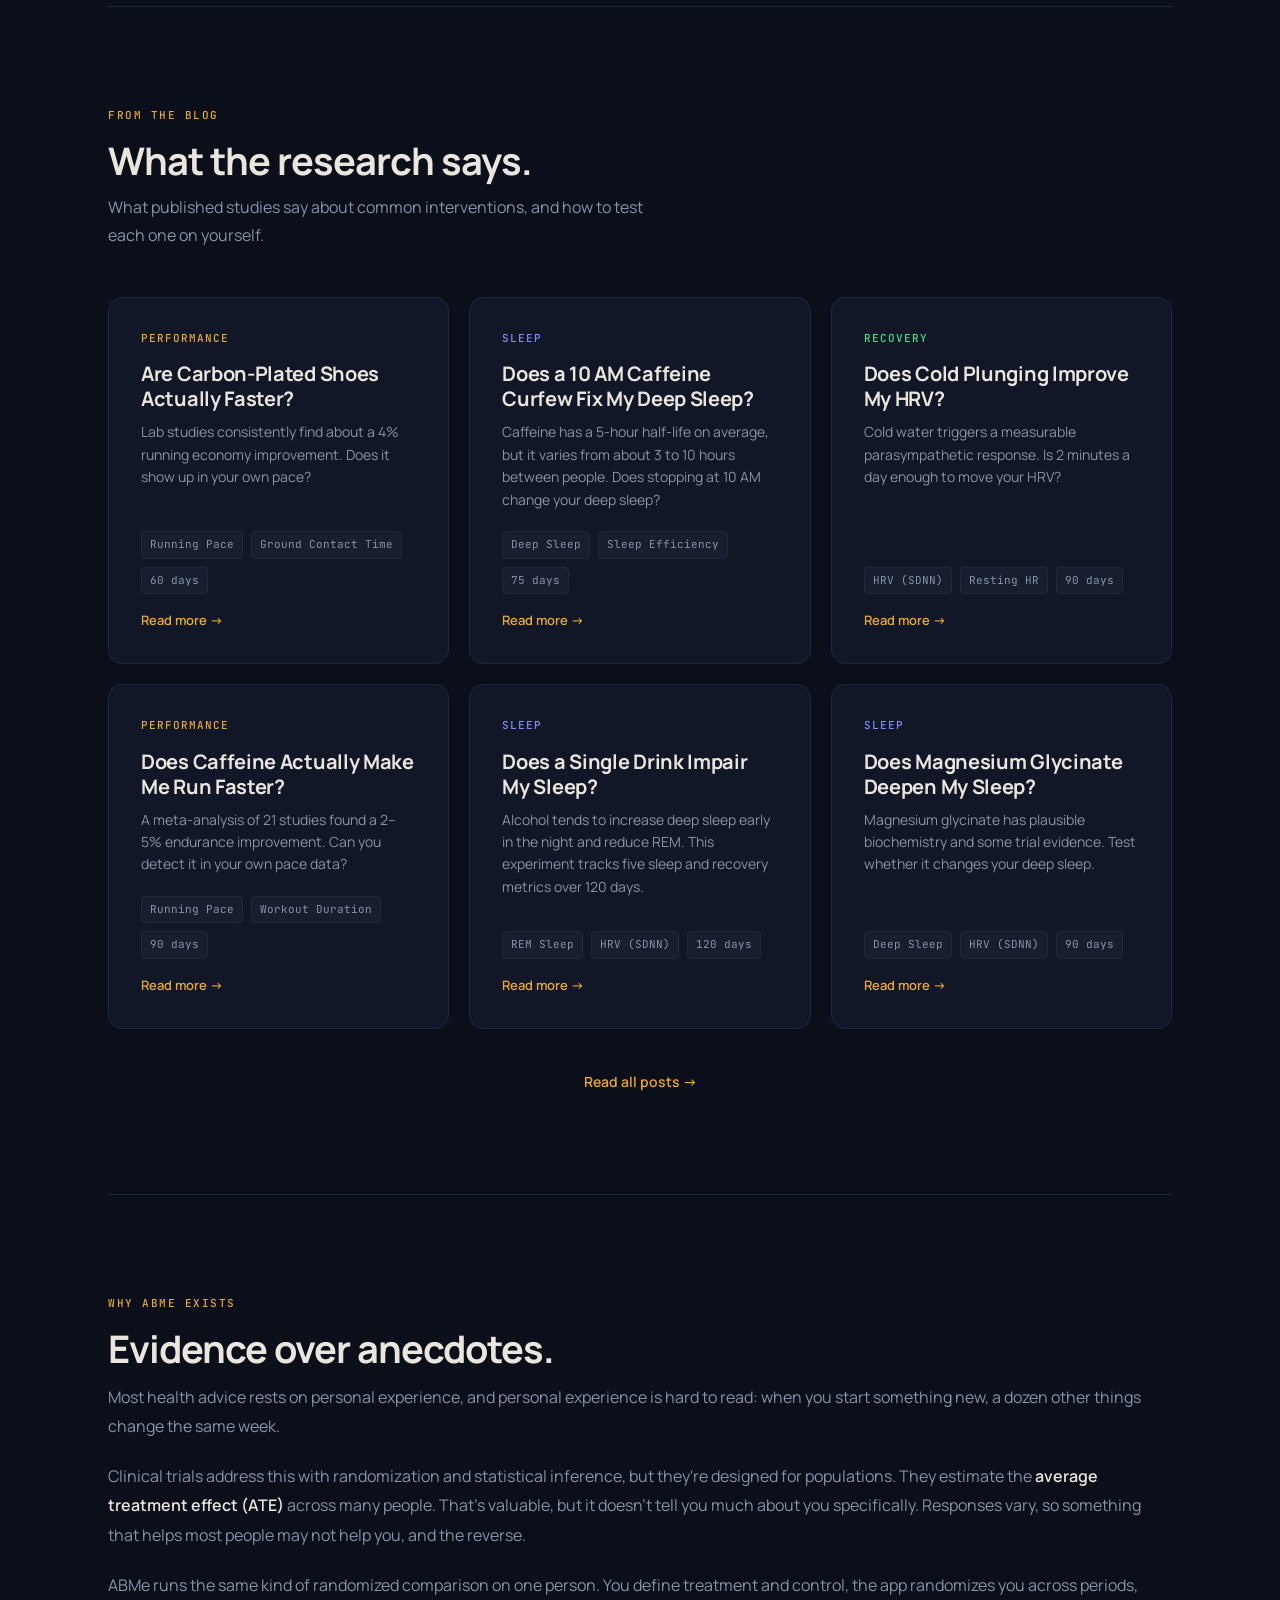
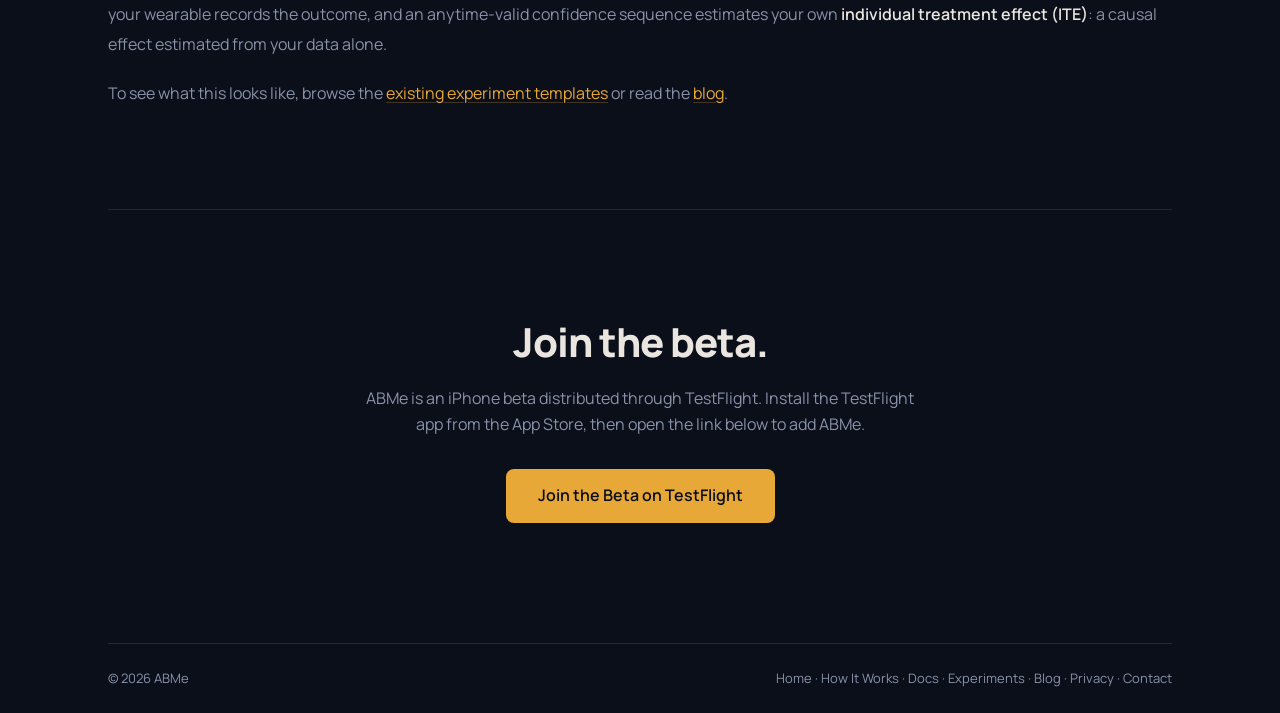
==== commit 6553493e: "Merge c8658fabd159bbfe9e266bc17d3e797d0960397b into 5ed080e1e74ea8074a9b5728c6a98faed4b153d4" ====
--- a/index.html
+++ b/index.html
@@ -3,20 +3,20 @@
 <head>
 <meta charset="UTF-8">
 <meta name="viewport" content="width=device-width, initial-scale=1.0">
-<title>ABMe — The Experimentation Platform That Fits in Your Pocket</title>
-<meta name="description" content="ABMe turns your iPhone and wearable into a personal experimentation platform. Randomize what you do, let HealthKit measure the result, and get anytime-valid answers about what actually works for you.">
+<title>ABMe — The Personal Experimentation Platform</title>
+<meta name="description" content="ABMe runs randomized N-of-1 experiments on your iPhone. It randomizes each unit to treatment or control, reads outcomes from HealthKit, and estimates your individual treatment effect with an anytime-valid confidence sequence.">
 <link rel="canonical" href="https://getabme.com/">
 <meta property="og:type" content="website">
 <meta property="og:site_name" content="ABMe">
-<meta property="og:title" content="ABMe — The Experimentation Platform That Fits in Your Pocket">
-<meta property="og:description" content="ABMe turns your iPhone and wearable into a personal experimentation platform. Randomize what you do, let HealthKit measure the result, and get anytime-valid answers about what actually works for you.">
+<meta property="og:title" content="ABMe — The Personal Experimentation Platform">
+<meta property="og:description" content="ABMe runs randomized N-of-1 experiments on your iPhone. It randomizes each unit to treatment or control, reads outcomes from HealthKit, and estimates your individual treatment effect with an anytime-valid confidence sequence.">
 <meta property="og:url" content="https://getabme.com/">
 <meta property="og:image" content="https://getabme.com/og-image.png">
 <meta property="og:image:width" content="1200">
 <meta property="og:image:height" content="630">
 <meta name="twitter:card" content="summary_large_image">
-<meta name="twitter:title" content="ABMe — The Experimentation Platform That Fits in Your Pocket">
-<meta name="twitter:description" content="ABMe turns your iPhone and wearable into a personal experimentation platform. Randomize what you do, let HealthKit measure the result, and get anytime-valid answers about what actually works for you.">
+<meta name="twitter:title" content="ABMe — The Personal Experimentation Platform">
+<meta name="twitter:description" content="ABMe runs randomized N-of-1 experiments on your iPhone. It randomizes each unit to treatment or control, reads outcomes from HealthKit, and estimates your individual treatment effect with an anytime-valid confidence sequence.">
 <meta name="twitter:image" content="https://getabme.com/og-image.png">
 <link rel="icon" type="image/svg+xml" href="logo.svg">
 <link rel="preconnect" href="https://fonts.googleapis.com">
@@ -1239,8 +1239,8 @@
 <div class="container">
   <div class="hero">
     <div class="hero-text">
-      <h1>The <em>experimentation platform</em> that fits in your pocket.</h1>
-      <p class="hero-sub">Built on the same research and technology that powers A/B testing at the world's largest tech companies &mdash; <strong>ABMe brings rigorous experimentation to a single subject: you.</strong> Design randomized N-of-1 experiments, collect data from your wearable, and find out what actually works.</p>
+      <h1>The <em>personal</em> experimentation platform.</h1>
+      <p class="hero-sub">Randomized N-of-1 experiments with anytime-valid inference. ABMe randomizes each unit to treatment or control, reads the outcome from your wearable through HealthKit, and estimates your individual treatment effect with a confidence sequence you can monitor continuously.</p>
       <div class="hero-actions">
         <a href="https://testflight.apple.com/join/bu77RnGP" target="_blank" rel="noopener" class="btn-primary">Join the Beta</a>
         <a href="#why" class="btn-secondary">Learn More</a>
@@ -1270,13 +1270,13 @@
   <section id="why">
     <div class="section-tag">Why Experiment?</div>
     <h2 class="section-title">Tracking tells you <em style="font-style:normal;color:var(--accent)">what happened.</em><br>Experimentation tells you <em style="font-style:normal;color:var(--accent)">what caused it.</em></h2>
-    <p class="section-sub">You tried creatine for a month and your HRV "seemed better." But was it the creatine, or the extra sleep, or the season changing? Without randomization, you'll never know.</p>
+    <p class="section-sub">You tried creatine for a month and your HRV "seemed better." Was it the creatine, the extra sleep, or the season changing? Randomizing which days you take it separates those.</p>
 
     <div class="causation-grid">
       <div class="cause-card highlight">
         <div class="card-label">ABMe</div>
         <h3>Randomized Experimentation</h3>
-        <p>Each experimental unit is randomly assigned to treatment or control. Randomization eliminates confounders, isolating the causal effect of your intervention.</p>
+        <p>Each unit is randomly assigned to treatment or control. Randomization balances confounders in expectation, so the treatment–control contrast is an unbiased estimate of the causal effect.</p>
         <ul class="cause-list">
           <li><span class="icon-yes">&#10003;</span> True randomization per unit</li>
           <li><span class="icon-yes">&#10003;</span> Causal inference, not correlation</li>
@@ -1292,7 +1292,7 @@
           <li><span class="icon-no">&#10007;</span> Self-selected conditions</li>
           <li><span class="icon-no">&#10007;</span> Correlation only</li>
           <li><span class="icon-no">&#10007;</span> Manual data entry</li>
-          <li><span class="icon-no">&#10007;</span> Gut-feel conclusions</li>
+          <li><span class="icon-no">&#10007;</span> No measure of uncertainty</li>
         </ul>
       </div>
     </div>
@@ -1313,7 +1313,7 @@
   <section id="how">
     <div class="section-tag">How It Works</div>
     <h2 class="section-title">Four steps to your first experiment.</h2>
-    <p class="section-sub">Design once, then tap to randomize each period. ABMe handles assignment, data collection, and analysis automatically.</p>
+    <p class="section-sub">Design once, then tap to randomize each period.</p>
 
     <div class="steps-grid">
       <div class="step-card">
@@ -1324,7 +1324,7 @@
       <div class="step-card">
         <div class="step-num">02</div>
         <h3>Randomize</h3>
-        <p>Tap "Start Next Unit." ABMe randomly assigns you to treatment or control. No self-selection. No bias.</p>
+        <p>Tap "Start Next Unit." ABMe randomly assigns you to treatment or control.</p>
       </div>
       <div class="step-card">
         <div class="step-num">03</div>
@@ -1334,7 +1334,7 @@
       <div class="step-card">
         <div class="step-num">04</div>
         <h3>Learn</h3>
-        <p>Watch the confidence interval tighten over time. When it excludes zero, you've found a real personal effect.</p>
+        <p>The confidence sequence narrows as units accrue. It holds at every sample size, so you can check it daily and stop once it excludes zero, with the type I error rate still controlled.</p>
       </div>
     </div>
     <div class="posts-footer"><a href="/how-it-works/">New to experimenting? Read the plain-English guide &rarr;</a></div>
@@ -1351,48 +1351,40 @@
 <!-- ───── ML Variance Reduction ───── -->
 <div class="container">
   <section class="ml-section">
-    <div class="section-tag">Smarter Estimates</div>
-    <h2 class="section-title">Machine learning makes your experiments <em style="font-style:normal;color:var(--accent)">faster.</em></h2>
+    <div class="section-tag">Variance Reduction</div>
+    <h2 class="section-title">Regression adjustment makes the estimate <em style="font-style:normal;color:var(--accent)">tighter.</em></h2>
 
     <div class="ml-split">
       <div class="ml-text">
-        <p>Your health metrics don't exist in isolation. How well you slept last night affects your resting heart rate today. Yesterday's workout intensity shapes today's HRV. These day-to-day fluctuations add noise to your experiment &mdash; making it harder to detect the signal you're looking for.</p>
-        <p>ABMe uses machine learning to account for this. It trains a model on the metrics that capture your body's daily state &mdash; <strong>how well you slept, how hard you trained, how recovered you are</strong> &mdash; to predict what your outcome would have looked like regardless of your treatment assignment. By subtracting that prediction, the noise drops and the confidence band tightens.</p>
-        <p>The result: <strong>faster answers with the same statistical rigor.</strong> This is the same augmented estimator used by the world's most sophisticated experimentation platforms &mdash; now running on your phone.</p>
+        <p>Health metrics are autocorrelated and drift from day to day for reasons unrelated to the experiment. That variation inflates the variance of the effect estimate.</p>
+        <p>Before each unit is randomized, ABMe makes a one-step-ahead forecast of the outcome from a <strong>local-level state-space model fitted to your own history on that device</strong>. The forecast enters an augmented inverse-propensity-weighted (AIPW) estimator as a regression adjustment, removing the predictable part of the variation so the confidence sequence narrows faster.</p>
+        <p>The forecast uses only pre-treatment data and the assignment probabilities are known, so the estimator stays unbiased and the confidence sequence keeps its coverage however good or bad the forecast is. A better forecast only lowers the variance.</p>
       </div>
       <div class="ml-card">
         <div class="ml-metrics-flow">
-          <span class="ml-chip">Sleep Duration</span>
-          <span class="ml-chip">Deep Sleep</span>
-          <span class="ml-chip">Sleep Efficiency</span>
-          <span class="ml-chip">Active Calories</span>
-          <span class="ml-chip">Exercise Minutes</span>
-          <span class="ml-chip">Resting HR</span>
-          <span class="ml-chip">HRV</span>
-          <span class="ml-chip">Respiratory Rate</span>
-          <span class="ml-chip">Steps</span>
+          <span class="ml-chip">Pre-treatment history</span>
           <span class="ml-arrow">&rarr;</span>
-          <span class="ml-chip result">ML predictions</span>
+          <span class="ml-chip result">One-step forecast</span>
           <span class="ml-arrow">&rarr;</span>
-          <span class="ml-chip result">Noise removed</span>
+          <span class="ml-chip result">Lower variance</span>
         </div>
         <div style="margin-top: 16px;">
           <div class="ml-row">
-            <span class="ml-label">Standard</span>
+            <span class="ml-label">Unadjusted</span>
             <div class="ml-bar-track"><div class="ml-bar wide">wider uncertainty</div></div>
           </div>
         </div>
         <div>
           <div class="ml-row">
-            <span class="ml-label">With ML</span>
+            <span class="ml-label">Adjusted</span>
             <div class="ml-bar-track"><div class="ml-bar narrow">tighter bounds</div></div>
           </div>
         </div>
-        <div class="ml-diagram-label">Same data, same rigor &mdash; faster conclusions</div>
+        <div class="ml-diagram-label">Same data, same coverage, narrower interval</div>
         <canvas id="csCanvas" style="width:100%;height:140px;display:block;margin-top:20px;"></canvas>
         <div class="ml-cs-legend">
-          <span><span class="leg-swatch" style="background:rgba(232,168,56,0.25)"></span> Standard</span>
-          <span><span class="leg-swatch" style="background:rgba(74,143,232,0.5)"></span> With ML</span>
+          <span><span class="leg-swatch" style="background:rgba(232,168,56,0.25)"></span> Unadjusted</span>
+          <span><span class="leg-swatch" style="background:rgba(74,143,232,0.5)"></span> Adjusted</span>
         </div>
       </div>
     </div>
@@ -1467,7 +1459,7 @@
 
     <div class="healthkit-note">
       <div class="hk-icon">+</div>
-      <p><strong>Any device that writes to Apple HealthKit is supported.</strong> ABMe reads nearly 70 metric types directly from HealthKit &mdash; heart rate, HRV, sleep stages, blood oxygen, respiratory rate, VO2max, steps, workouts, and more. Zero manual entry.</p>
+      <p><strong>Any device that writes to Apple HealthKit is supported.</strong> ABMe reads nearly 70 metric types from HealthKit, including heart rate, HRV, sleep stages, blood oxygen, respiratory rate, VO2max, steps and workouts.</p>
     </div>
   </section>
 </div>
@@ -1477,9 +1469,8 @@
   <section id="privacy" class="privacy-section">
     <div class="section-tag">Privacy</div>
     <h2 class="privacy-headline">
-      <span class="line">Your body.</span>
-      <span class="line">Your experiment.</span>
-      <span class="line">Your <span class="em">data.</span></span>
+      <span class="line">Your data stays</span>
+      <span class="line">on your <span class="em">phone.</span></span>
     </h2>
     <p class="privacy-sub">ABMe runs without a backend, accounts, or analytics. Your health data never leaves your phone unless you choose to publish an experiment, and even then only that experiment's results are shared. <a href="/privacy.html">Read the privacy policy.</a></p>
 
@@ -1512,8 +1503,8 @@
 <div class="container">
   <section class="community-section" id="community">
     <div class="section-tag">Community</div>
-    <h2 class="section-title">Share results. Replicate experiments. Build evidence.</h2>
-    <p class="community-sub">ABMe isn't just a personal tool. When you share your results, you contribute to a growing body of independent evidence. Followers can replicate your experiment with a single tap — no setup, no configuration. Over time, the community separates what works from what doesn't.</p>
+    <h2 class="section-title">Share an experiment, or run one someone else shared.</h2>
+    <p class="community-sub">Each person's experiment is independent. When several people run the same design, their individual treatment effects can be pooled into an estimate of the population average treatment effect.</p>
 
     <svg class="community-diagram cd-d" viewBox="0 0 320 320" xmlns="http://www.w3.org/2000/svg" role="img" aria-label="Five independent experiments each narrow their own confidence sequence and send the result to a central pooled estimate of the average treatment effect">
       <style>
@@ -1632,17 +1623,17 @@
       <div class="community-card">
         <span class="card-icon"><svg viewBox="0 0 24 24" fill="none" stroke="currentColor" stroke-width="1.75" stroke-linecap="round" stroke-linejoin="round" aria-hidden="true"><path d="M12 15V4"/><path d="M8 8l4-4 4 4"/><path d="M5 13v5a2 2 0 0 0 2 2h10a2 2 0 0 0 2-2v-5"/></svg></span>
         <h3>Share Your Results</h3>
-        <p>Publish your experiment as a branded result card — complete with your confidence sequence chart, effect size, and verdict. Share to Instagram, Twitter, iMessage, or anywhere.</p>
+        <p>Share a result card with your confidence sequence chart and effect size through the iOS share sheet.</p>
       </div>
       <div class="community-card">
         <span class="card-icon"><svg viewBox="0 0 24 24" fill="none" stroke="currentColor" stroke-width="1.75" stroke-linecap="round" stroke-linejoin="round" aria-hidden="true"><path d="M17 2l4 4-4 4"/><path d="M3 11V9a4 4 0 0 1 4-4h14"/><path d="M7 22l-4-4 4-4"/><path d="M21 13v2a4 4 0 0 1-4 4H3"/></svg></span>
-        <h3>One-Tap Replication</h3>
-        <p>See someone's results and want to try it yourself? Tap "Replicate" to download their experiment template pre-configured. Just hit Start and begin your own trial. No setup required.</p>
+        <h3>Run the Same Design</h3>
+        <p>Open a shared experiment link to load the same design into ABMe, then run it on yourself.</p>
       </div>
       <div class="community-card">
         <span class="card-icon"><svg viewBox="0 0 24 24" fill="none" stroke="currentColor" stroke-width="1.75" stroke-linecap="round" stroke-linejoin="round" aria-hidden="true"><path d="M4 20h16"/><rect x="6" y="11" width="3" height="9"/><rect x="10.5" y="6" width="3" height="14"/><rect x="15" y="14" width="3" height="6"/></svg></span>
-        <h3>Decentralized Evidence <span class="roadmap-tag">Roadmap</span></h3>
-        <p>Today, sharing and replication happen one experiment at a time. The goal is to pool independent replications so an experiment page can say "42 people tried this. 71% found a significant effect on deep sleep." That is a decentralized clinical trial.</p>
+        <h3>Pooled Results <span class="roadmap-tag">Roadmap</span></h3>
+        <p>Today, each experiment stands alone. The plan is to pool independent experiments on the same design into a population average treatment effect.</p>
       </div>
     </div>
 
@@ -1695,14 +1686,14 @@
 <div class="container">
   <section class="posts-section">
     <div class="section-tag">From the Blog</div>
-    <h2 class="section-title">The science behind common interventions.</h2>
-    <p class="section-sub">Deep dives on the research behind popular interventions &mdash; what the studies show, what the typical effect sizes look like, and why averages may not predict your personal response.</p>
+    <h2 class="section-title">What the research says.</h2>
+    <p class="section-sub">What published studies say about common interventions, and how to test each one on yourself.</p>
     <div class="posts-grid">
 
       <a href="/blog/racing-shoes.html" class="post-card">
         <div class="post-cat cat-performance">Performance</div>
         <h3>Are Carbon-Plated Shoes Actually Faster?</h3>
-        <p class="post-hyp">The Vaporfly revolution changed marathon racing forever. A 4% running economy improvement is one of the most replicated findings in sports science. But does it hold for your stride?</p>
+        <p class="post-hyp">Lab studies consistently find about a 4% running economy improvement. Does it show up in your own pace?</p>
         <div class="post-meta">
           <span class="post-tag">Running Pace</span>
           <span class="post-tag">Ground Contact Time</span>
@@ -1714,7 +1705,7 @@
       <a href="/blog/caffeine-curfew-sleep.html" class="post-card">
         <div class="post-cat cat-sleep">Sleep</div>
         <h3>Does a 10 AM Caffeine Curfew Fix My Deep Sleep?</h3>
-        <p class="post-hyp">Caffeine has a 5-hour half-life, but genetic variation means yours could be 3 or 10. This experiment produced the largest detectable effect of any sleep intervention we tested.</p>
+        <p class="post-hyp">Caffeine has a 5-hour half-life on average, but it varies from about 3 to 10 hours between people. Does stopping at 10 AM change your deep sleep?</p>
         <div class="post-meta">
           <span class="post-tag">Deep Sleep</span>
           <span class="post-tag">Sleep Efficiency</span>
@@ -1726,7 +1717,7 @@
       <a href="/blog/cold-plunge-recovery.html" class="post-card">
         <div class="post-cat cat-recovery">Recovery</div>
         <h3>Does Cold Plunging Improve My HRV?</h3>
-        <p class="post-hyp">Cold water immersion has exploded in popularity with 334% search growth. The parasympathetic activation is real &mdash; but is 2 minutes enough to move your heart rate variability?</p>
+        <p class="post-hyp">Cold water triggers a measurable parasympathetic response. Is 2 minutes a day enough to move your HRV?</p>
         <div class="post-meta">
           <span class="post-tag">HRV (SDNN)</span>
           <span class="post-tag">Resting HR</span>
@@ -1738,7 +1729,7 @@
       <a href="/blog/pre-workout-running.html" class="post-card">
         <div class="post-cat cat-performance">Performance</div>
         <h3>Does Caffeine Actually Make Me Run Faster?</h3>
-        <p class="post-hyp">The most studied ergogenic aid in sports science meets Apple Watch running metrics. A meta-analysis of 21 studies shows 2&ndash;5% endurance improvement &mdash; can you detect it in your own pace data?</p>
+        <p class="post-hyp">A meta-analysis of 21 studies found a 2&ndash;5% endurance improvement. Can you detect it in your own pace data?</p>
         <div class="post-meta">
           <span class="post-tag">Running Pace</span>
           <span class="post-tag">Workout Duration</span>
@@ -1750,7 +1741,7 @@
       <a href="/blog/alcohol-sleep.html" class="post-card">
         <div class="post-cat cat-sleep">Sleep</div>
         <h3>Does a Single Drink Impair My Sleep?</h3>
-        <p class="post-hyp">Alcohol's effect on sleep is surprisingly complex: it increases deep sleep but devastates REM. Five metrics tracked over 120 days reveal a nuanced picture most sleep trackers miss.</p>
+        <p class="post-hyp">Alcohol tends to increase deep sleep early in the night and reduce REM. This experiment tracks five sleep and recovery metrics over 120 days.</p>
         <div class="post-meta">
           <span class="post-tag">REM Sleep</span>
           <span class="post-tag">HRV (SDNN)</span>
@@ -1762,7 +1753,7 @@
       <a href="/blog/magnesium-deep-sleep.html" class="post-card">
         <div class="post-cat cat-sleep">Sleep</div>
         <h3>Does Magnesium Glycinate Deepen My Sleep?</h3>
-        <p class="post-hyp">Huberman's #1 sleep supplement recommendation has plausible biochemistry and growing trial evidence. Instead of trusting a population average, run the experiment on yourself.</p>
+        <p class="post-hyp">Magnesium glycinate has plausible biochemistry and some trial evidence. Test whether it changes your deep sleep.</p>
         <div class="post-meta">
           <span class="post-tag">Deep Sleep</span>
           <span class="post-tag">HRV (SDNN)</span>
@@ -1782,11 +1773,10 @@
     <div class="section-tag">Why ABMe Exists</div>
     <h2 class="section-title">Evidence over anecdotes.</h2>
     <div class="manifesto-body">
-      <p>There's no shortage of wellness advice. Podcasters, coaches, and influencers recommend protocols they believe in, often based on personal experience or emerging research. The challenge is that personal experience is unreliable. Without controlled comparison, it's difficult to separate real effects from personal bias or the dozen other things that changed the same week you started a new supplement.</p>
-      <p>Clinical trials address this with randomization and statistical inference, but they're designed for populations. They estimate the <strong>average treatment effect (ATE)</strong> across many people. That's valuable, but it doesn't tell you much about you specifically. Individual responses to interventions vary widely &mdash; a protocol that helps most people may not help you, and one that fails on average may work well for your particular biology.</p>
-      <p>ABMe brings this rigor to the individual through N-of-1 trials. You define a treatment and control condition, the app randomizes you across periods, your wearable collects the outcomes, and valid statistical inference gives you a real estimate of your own <strong>individual treatment effect (ITE)</strong> &mdash; not a population average, but a causal effect estimated from your own data.</p>
-      <p>The community layer makes this more useful over time. If you recommend a protocol, you can share a properly conducted experiment &mdash; not a testimonial. If you're considering trying someone else's protocol, you can run it yourself and see if the effect replicates. As more people run the same experiments, the community accumulates independent replications. Interventions that consistently produce effects across different people become easy to distinguish from those that don't.</p>
-      <p>To see what this looks like in practice, peruse our <a href="experiments/index.html">existing experiment templates</a> or read our <a href="blog/index.html">blog posts</a>.</p>
+      <p>Most health advice rests on personal experience, and personal experience is hard to read: when you start something new, a dozen other things change the same week.</p>
+      <p>Clinical trials address this with randomization and statistical inference, but they're designed for populations. They estimate the <strong>average treatment effect (ATE)</strong> across many people. That's valuable, but it doesn't tell you much about you specifically. Responses vary, so something that helps most people may not help you, and the reverse.</p>
+      <p>ABMe runs the same kind of randomized comparison on one person. You define treatment and control, the app randomizes you across periods, your wearable records the outcome, and an anytime-valid confidence sequence estimates your own <strong>individual treatment effect (ITE)</strong>: a causal effect estimated from your data alone.</p>
+            <p>To see what this looks like, browse the <a href="experiments/index.html">existing experiment templates</a> or read the <a href="blog/index.html">blog</a>.</p>
     </div>
   </section>
 </div>
